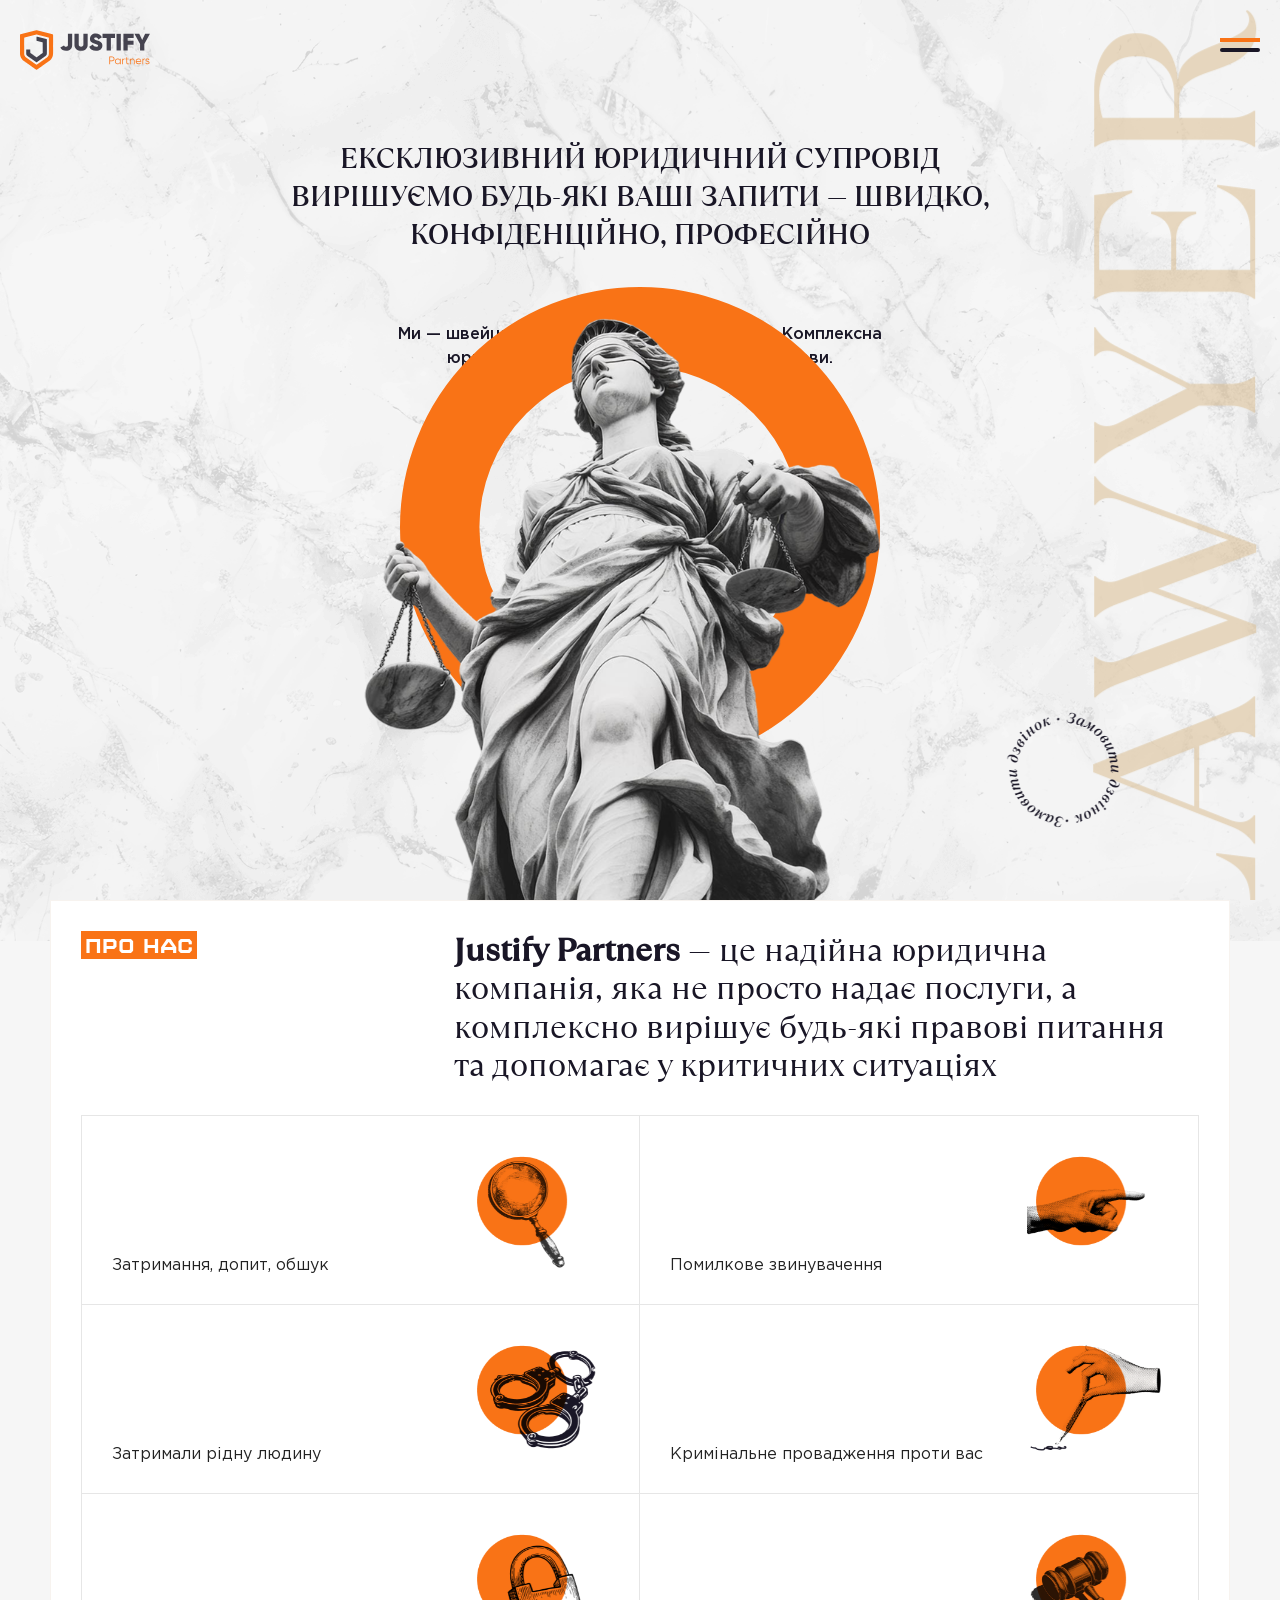
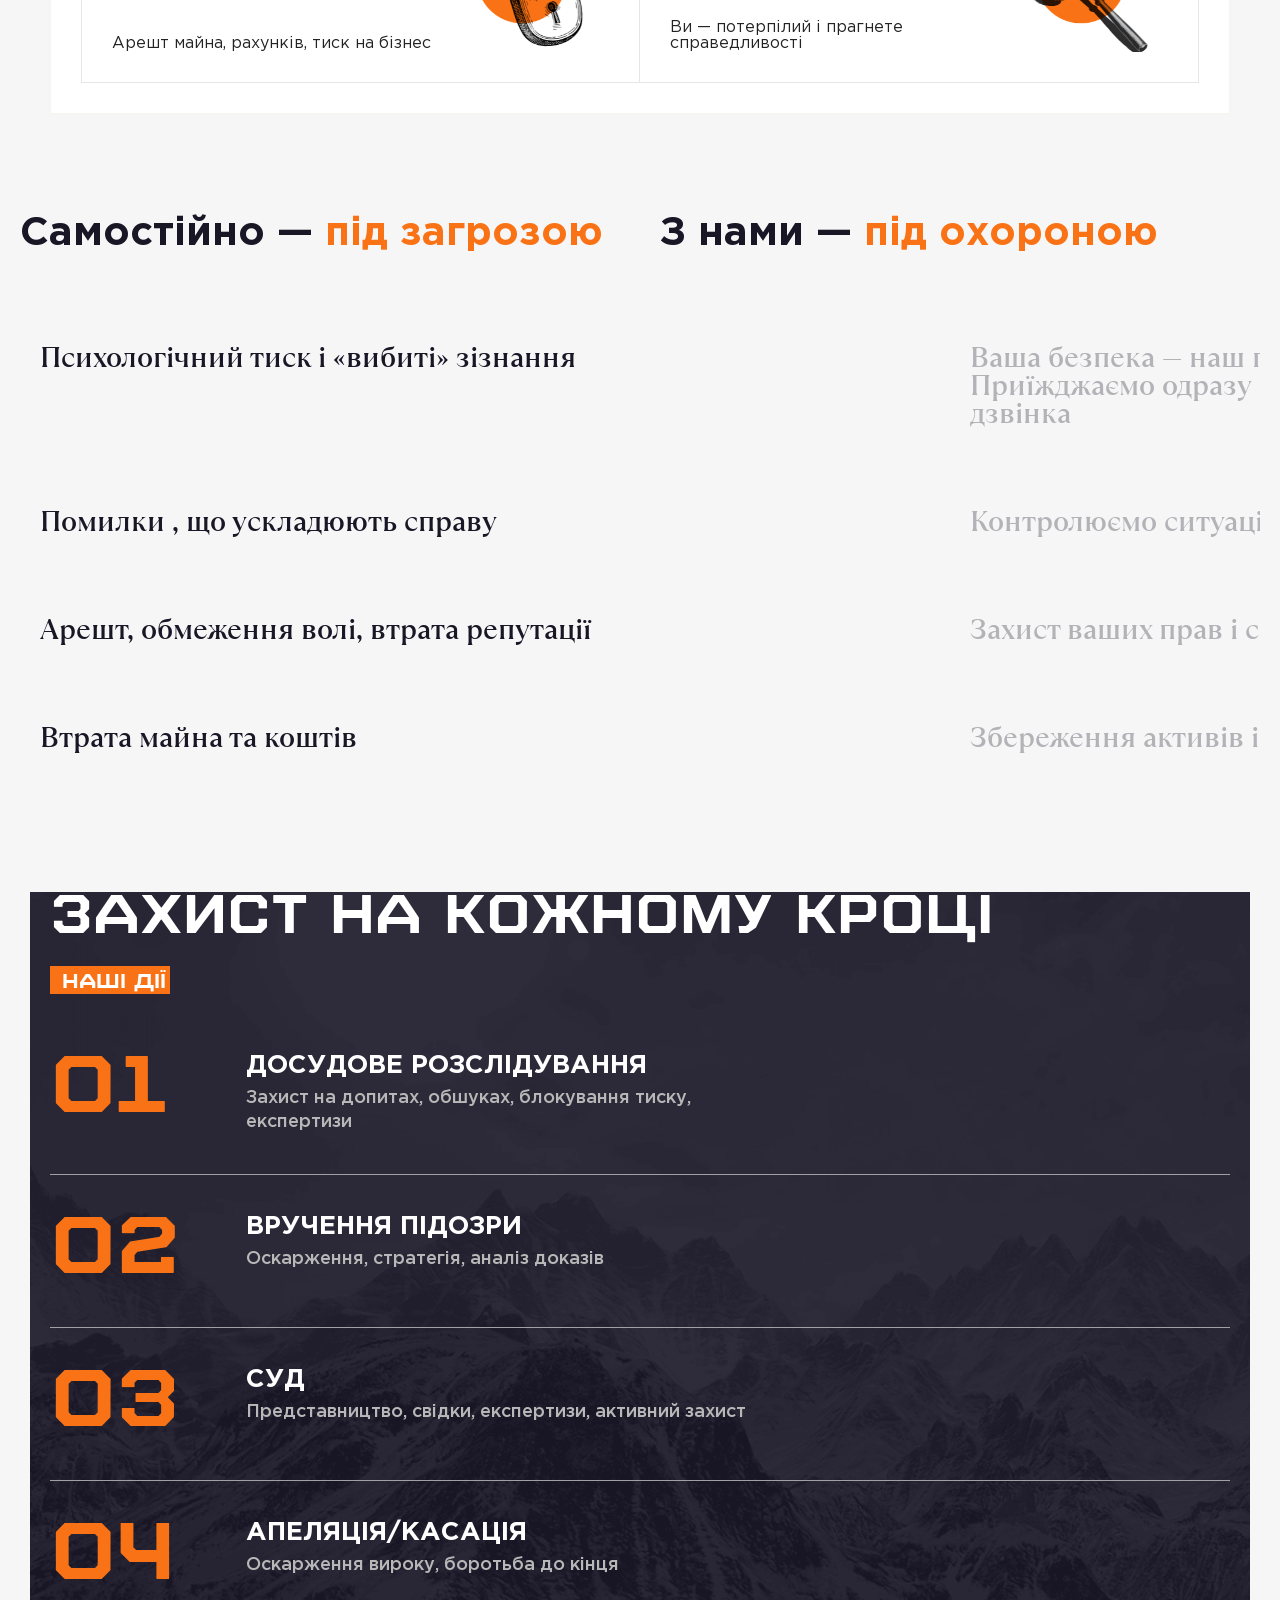
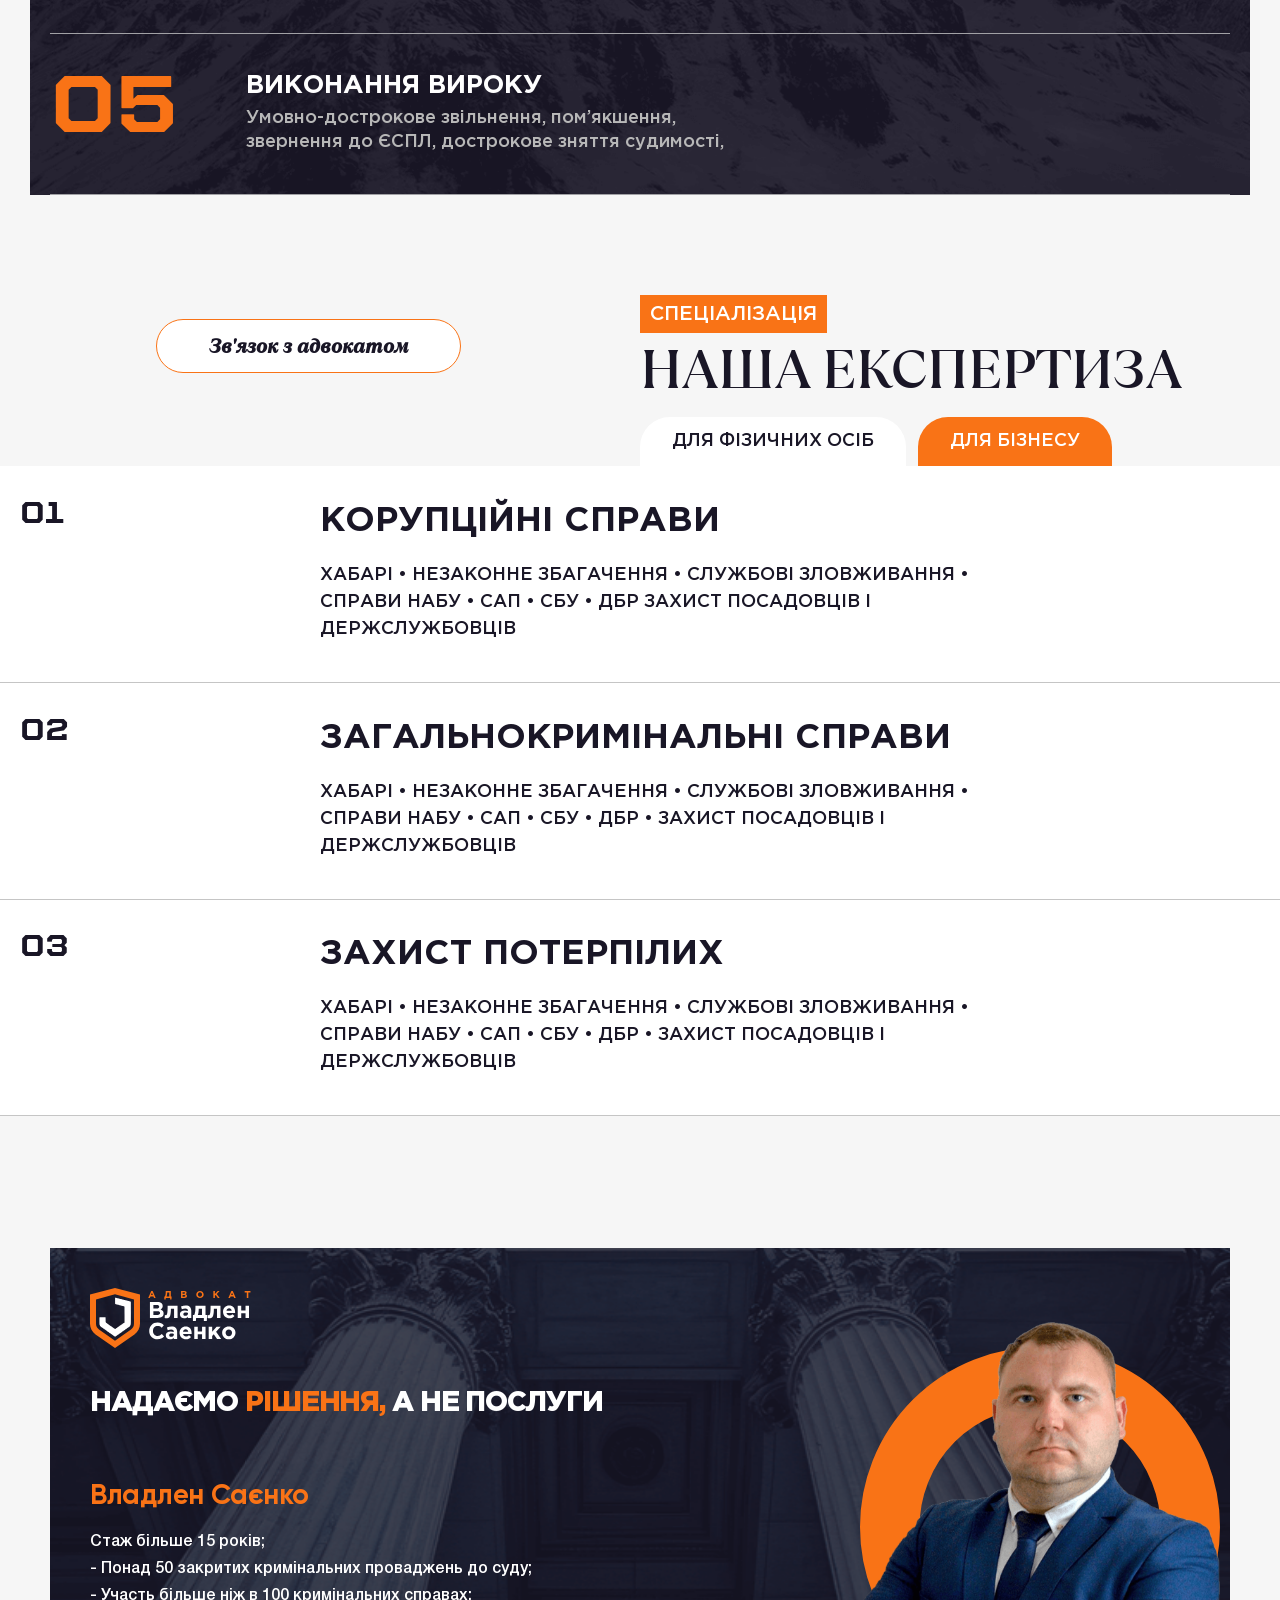
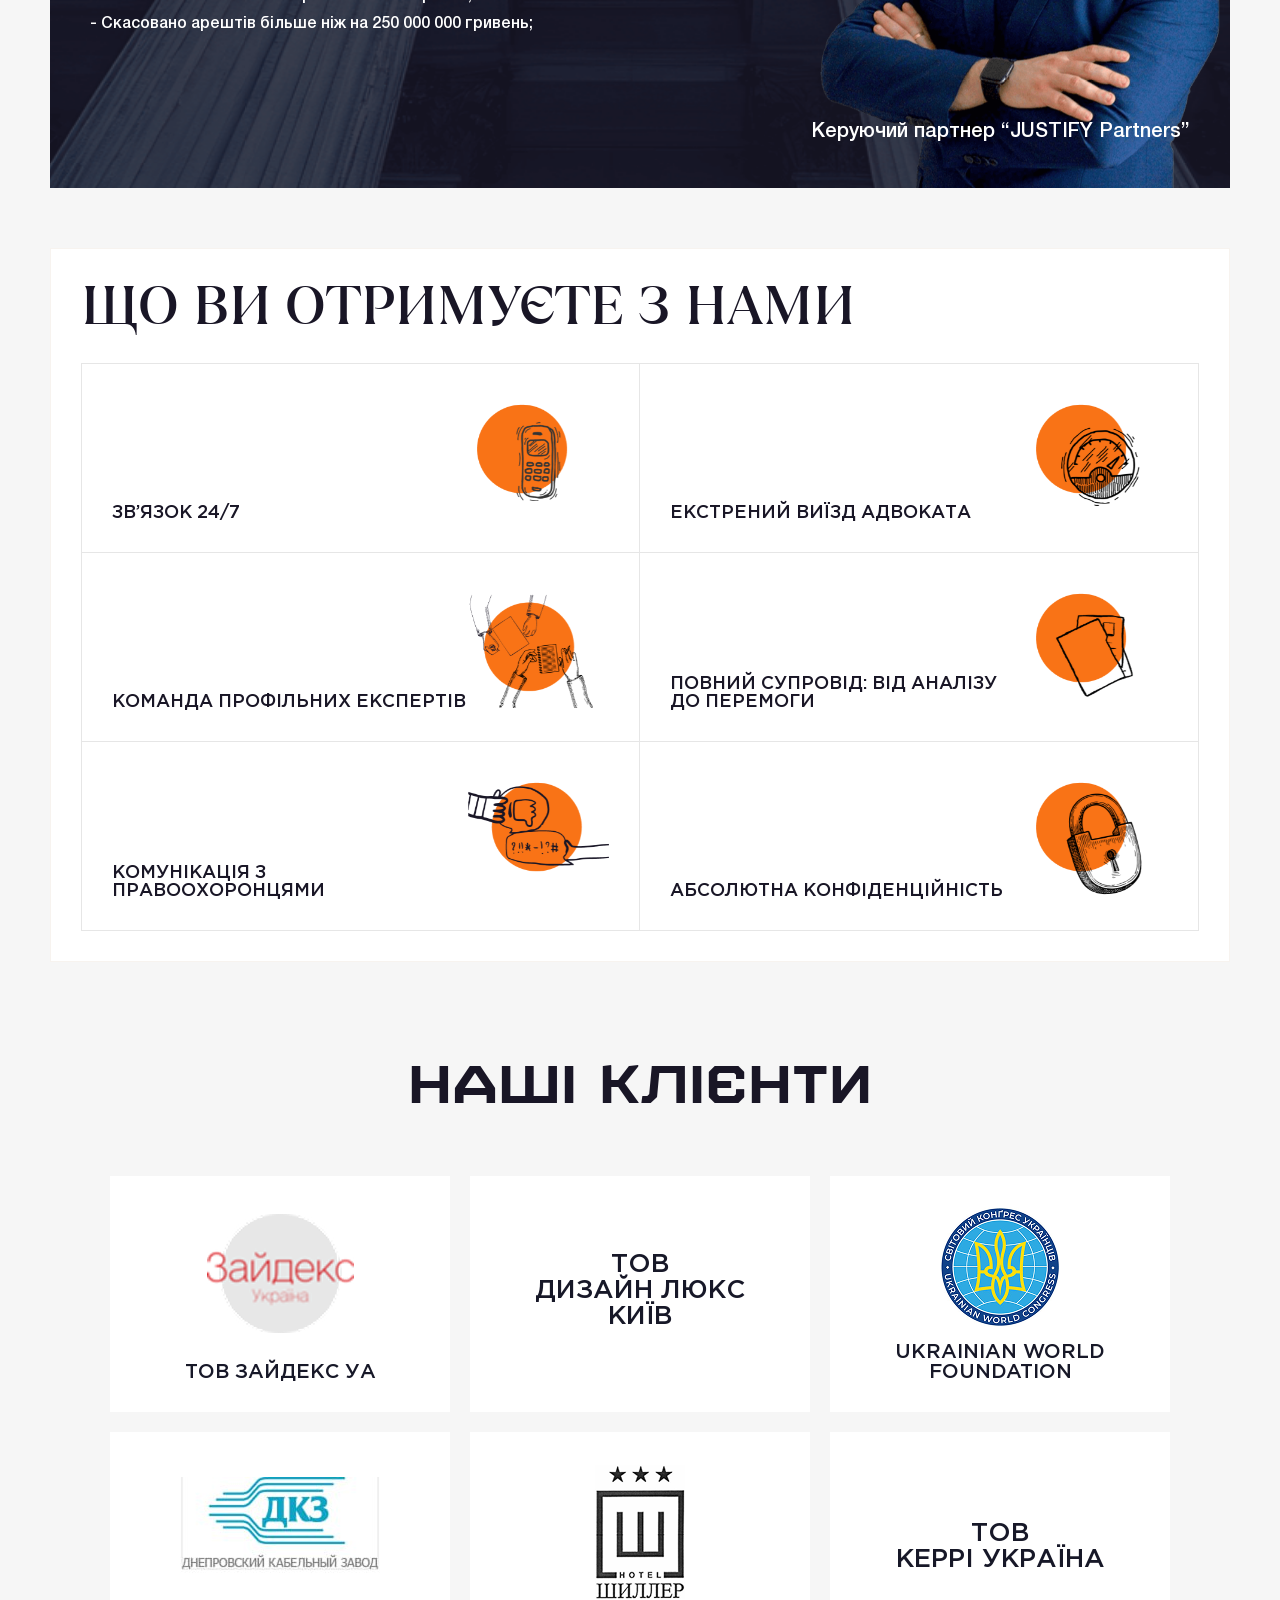
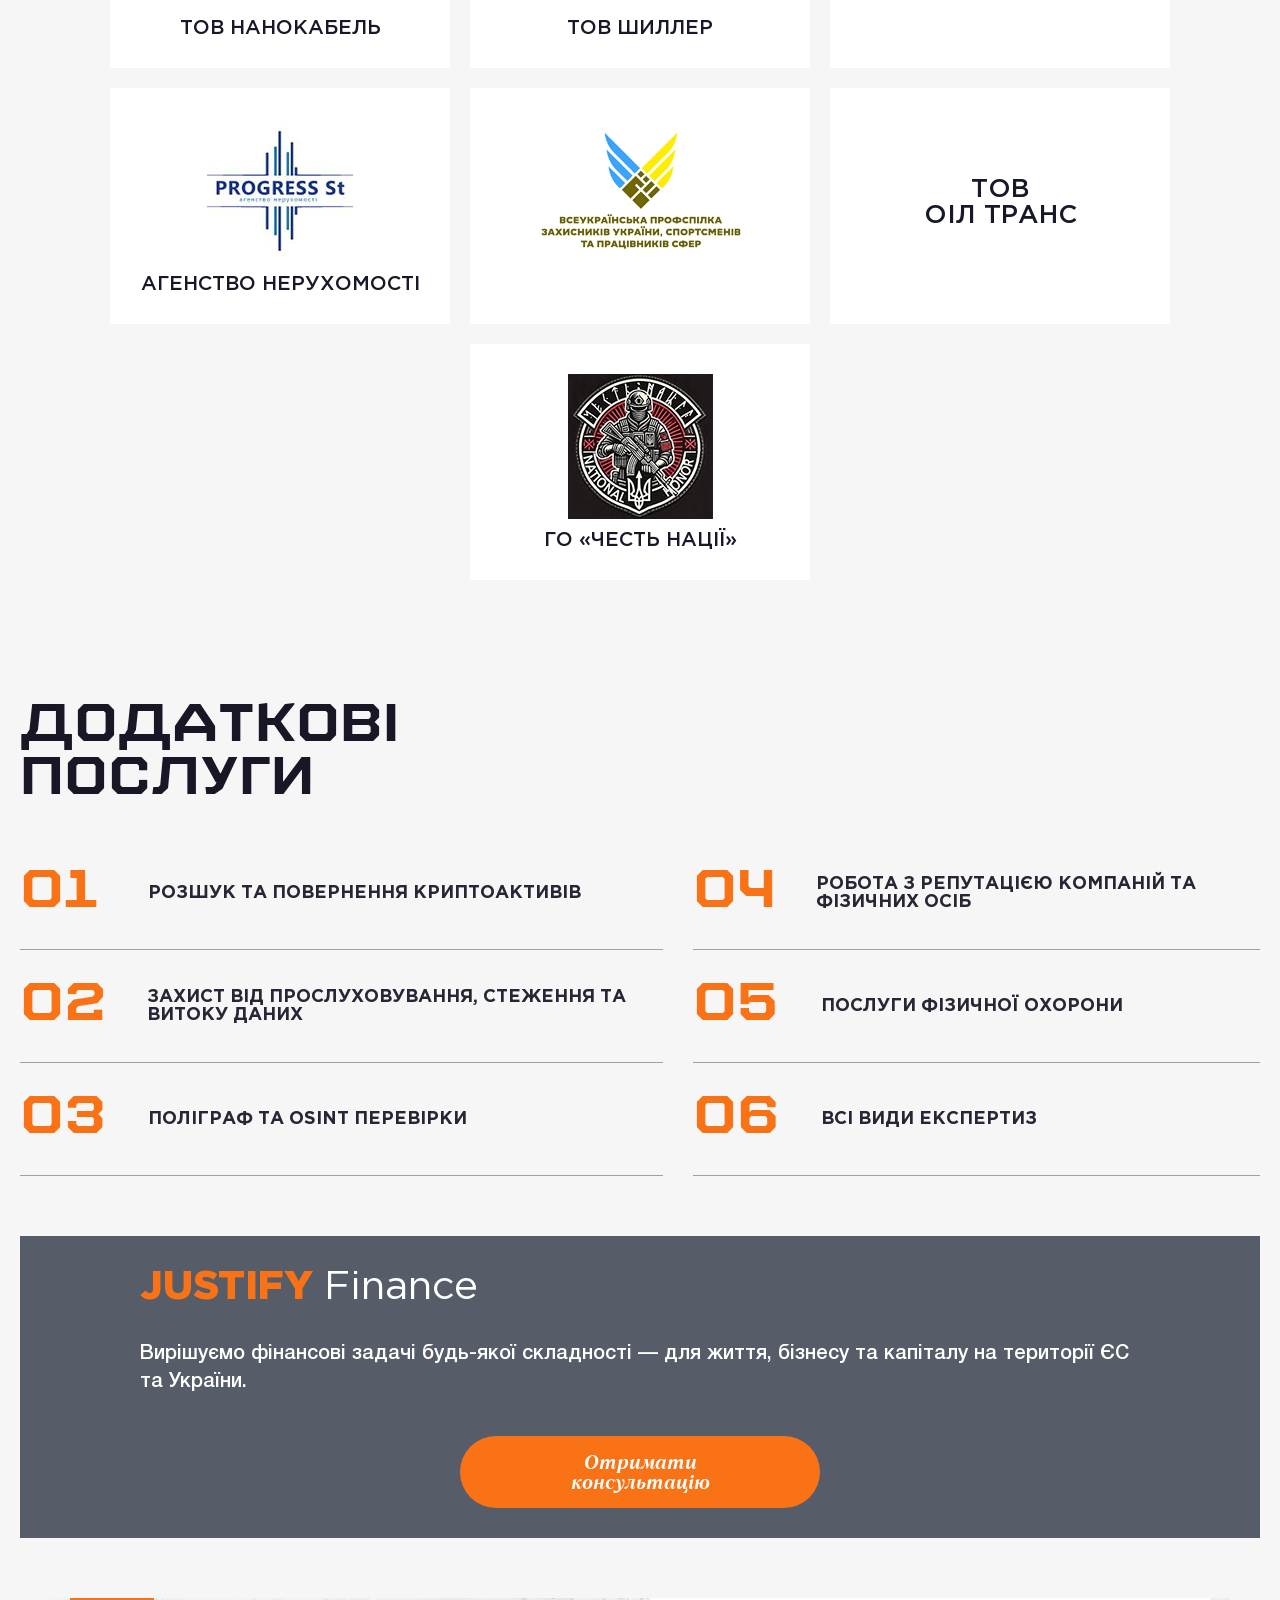
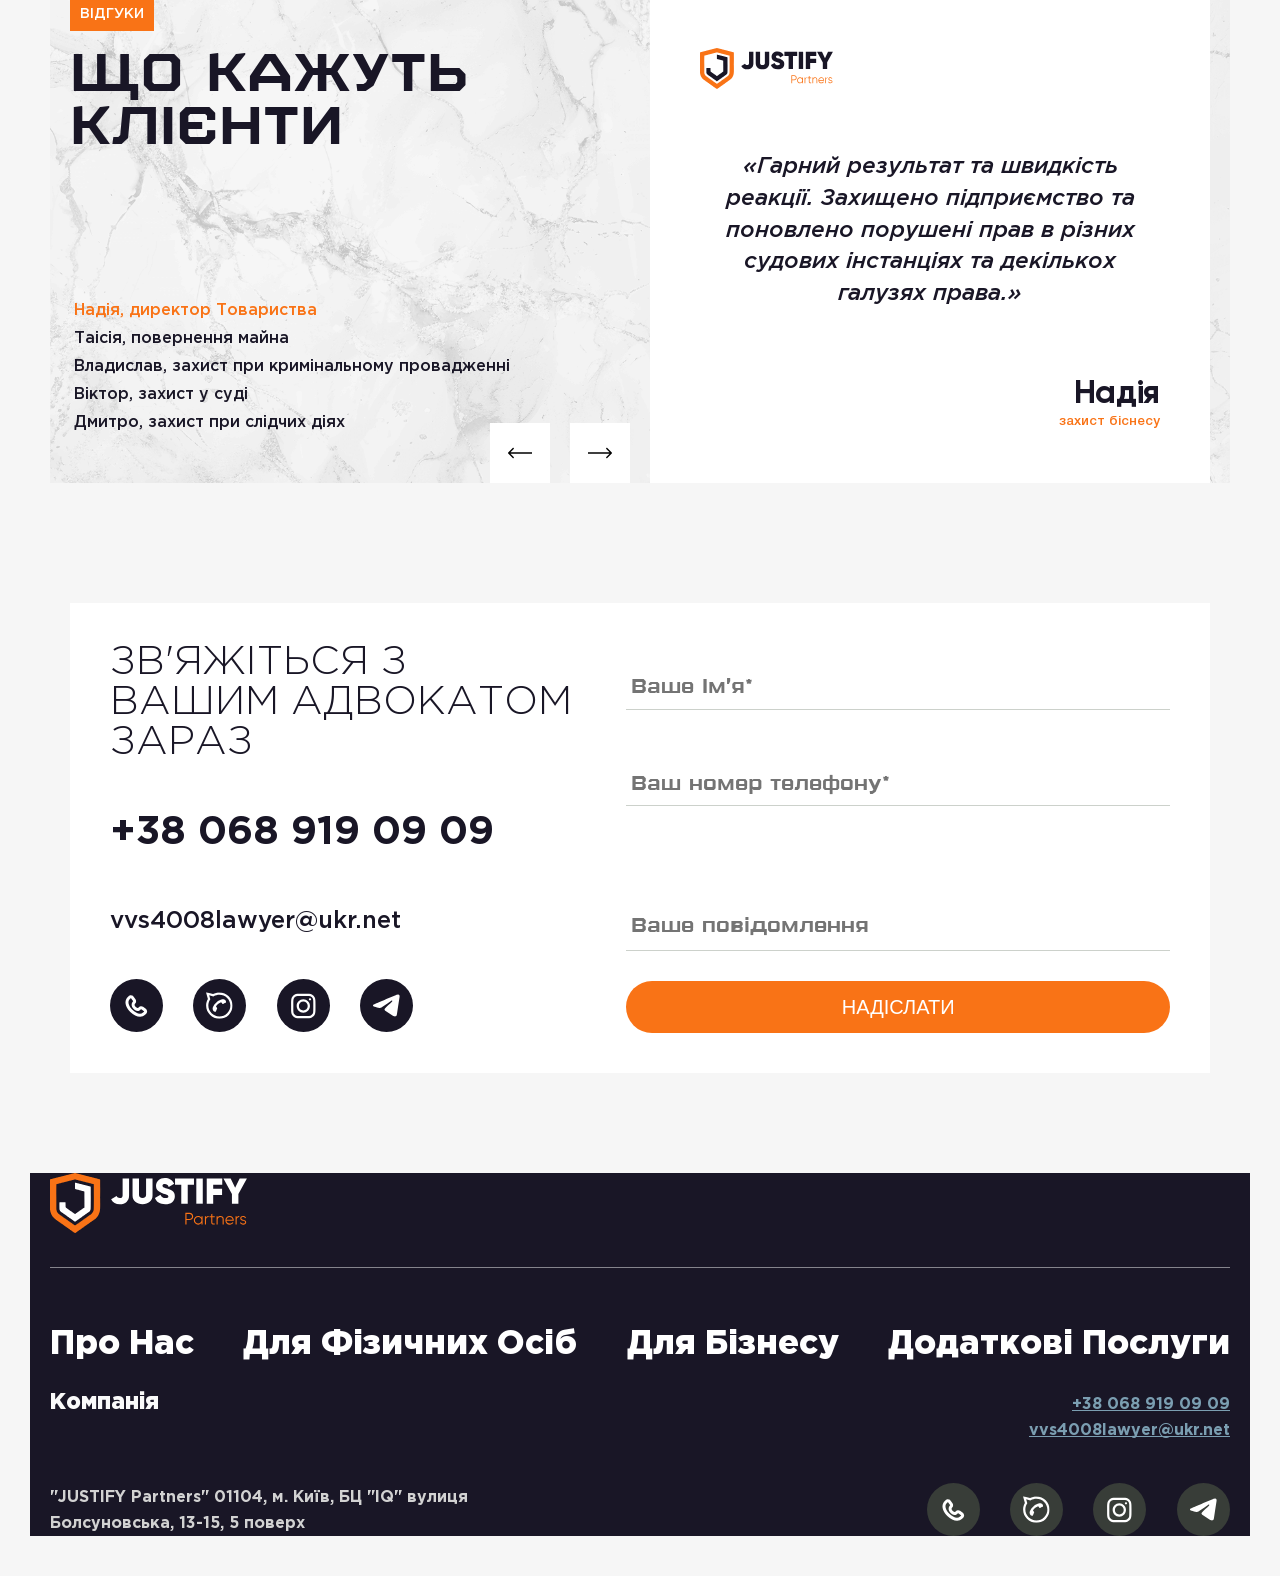
==== index.html @ d8154909 "add social links" ====
<!DOCTYPE html>
<html lang="uk-UA">
  <head>
    <meta charset="UTF-8" />
    <meta
      name="viewport"
      content="width=device-width, initial-scale=1.0, viewport-fit=cover"
    />
    <title>JUSTIFY</title>

    <link rel="shortcut icon" href="favicon.ico" type="image/x-icon" />

    <link
      rel="stylesheet"
      href="https://cdn.jsdelivr.net/npm/swiper@11/swiper-bundle.min.css"
    />

    <link rel="stylesheet" href="css/reset.css" />
    <link rel="stylesheet" href="css/fonts.css" />
    <link rel="stylesheet" href="css/animation.css" />
    <link rel="stylesheet" href="css/settings.css" />
    <link rel="stylesheet" href="css/style.css" />
    <link rel="stylesheet" href="css/media.css" />
  </head>
  <body class="page-body">
    <header class="header">
      <div class="header-container container">
        <div class="header-logo">
          <svg
            width="197"
            height="60"
            viewBox="0 0 197 60"
            xmlns="http://www.w3.org/2000/svg"
          >
            <path
              d="M196.908 5.53027L188.395 21.0224V30.6916H181.938V21.0943L173.426 5.53027H180.676L185.149 14.84L189.657 5.53027H196.908Z"
            />
            <path
              d="M172.249 11.7487H163.195V15.8464H172.068V22.0648H163.195V30.6916H156.738V5.53027H172.249V11.7487Z"
            />
            <path d="M146.312 5.52979H152.769V30.6911H146.312V5.52979Z" />
            <path
              d="M143.972 5.53027V11.7487H137.732V30.6916H131.275V11.7487H125.035V5.53027H143.972Z"
            />
            <path
              d="M115.242 31.2304C112.573 31.2304 110.36 30.6672 108.605 29.541C106.85 28.4147 105.623 26.893 104.926 24.976L110.445 21.7769C111.382 24.0055 113.042 25.1198 115.422 25.1198C117.394 25.1198 118.38 24.5566 118.38 23.4304C118.38 22.6875 117.815 22.0884 116.685 21.6331C116.204 21.4414 115.146 21.1179 113.511 20.6626C111.202 19.9916 109.374 19.0571 108.028 17.8589C106.681 16.6368 106.008 14.9474 106.008 12.7907C106.008 10.4663 106.838 8.58519 108.497 7.1474C110.18 5.70962 112.272 4.99072 114.773 4.99072C116.889 4.99072 118.765 5.48197 120.4 6.46446C122.035 7.44694 123.286 8.87275 124.151 10.7419L118.741 13.905C117.947 12.0359 116.637 11.1013 114.809 11.1013C114.04 11.1013 113.45 11.2571 113.042 11.5686C112.657 11.8801 112.464 12.2755 112.464 12.7548C112.464 13.3059 112.753 13.7732 113.33 14.1566C113.931 14.54 115.086 14.9833 116.793 15.4866C118.019 15.846 119.005 16.1815 119.751 16.493C120.496 16.8045 121.314 17.2598 122.204 17.8589C123.093 18.434 123.755 19.1889 124.187 20.1234C124.62 21.034 124.837 22.1124 124.837 23.3585C124.837 25.8267 123.959 27.7557 122.204 29.1456C120.448 30.5354 118.128 31.2304 115.242 31.2304Z"
            />
            <path
              d="M99.7203 28.8224C97.8687 30.428 95.476 31.2307 92.5423 31.2307C89.6086 31.2307 87.2039 30.428 85.3282 28.8224C83.4766 27.2169 82.5508 25.0842 82.5508 22.4243V5.53027H89.0074V21.8132C89.0074 23.922 90.1857 24.9764 92.5423 24.9764C94.8989 24.9764 96.0772 23.922 96.0772 21.8132V5.53027H102.534V22.4243C102.534 25.0842 101.596 27.2169 99.7203 28.8224Z"
            />
            <path
              d="M69.8423 31.2307C65.7062 31.2307 62.7966 29.5533 61.1133 26.1985L66.6321 22.9994C66.9928 23.6943 67.4136 24.1976 67.8945 24.5091C68.3755 24.8206 69.0247 24.9764 69.8423 24.9764C71.6939 24.9764 72.6197 24.1257 72.6197 22.4243V5.53027H79.0764V22.5321C79.0764 25.24 78.2347 27.3727 76.5514 28.9303C74.8922 30.4639 72.6558 31.2307 69.8423 31.2307Z"
            />
            <path
              d="M191.338 45.3069C191.338 45.683 191.504 45.9816 191.837 46.2028C192.17 46.424 192.575 46.5954 193.053 46.7171C193.53 46.8387 194.007 46.977 194.484 47.1318C194.961 47.2756 195.367 47.5244 195.7 47.8783C196.032 48.2212 196.199 48.6747 196.199 49.2387C196.199 49.9466 195.916 50.5217 195.35 50.9641C194.795 51.4065 194.074 51.6277 193.186 51.6277C192.387 51.6277 191.704 51.4507 191.138 51.0968C190.583 50.7429 190.195 50.2839 189.973 49.7198L190.905 49.1724C191.06 49.6037 191.338 49.9466 191.737 50.2009C192.148 50.4442 192.631 50.5659 193.186 50.5659C193.73 50.5659 194.185 50.4608 194.551 50.2507C194.917 50.0295 195.1 49.6922 195.1 49.2387C195.1 48.8627 194.934 48.5641 194.601 48.3429C194.268 48.1217 193.863 47.9502 193.385 47.8286C192.908 47.7069 192.431 47.5742 191.954 47.4304C191.477 47.2756 191.071 47.0267 190.738 46.6839C190.406 46.33 190.239 45.871 190.239 45.3069C190.239 44.6323 190.505 44.0682 191.038 43.6148C191.582 43.1613 192.265 42.9346 193.086 42.9346C193.763 42.9346 194.357 43.0894 194.867 43.3991C195.378 43.6977 195.755 44.1069 195.999 44.6267L195.084 45.1576C194.762 44.3834 194.096 43.9963 193.086 43.9963C192.609 43.9963 192.198 44.1125 191.854 44.3447C191.51 44.5659 191.338 44.8866 191.338 45.3069Z"
              fill="#F97316"
            />
            <path
              d="M186.661 44.5107C187.172 43.5042 188.049 43.001 189.292 43.001V44.0627C188.537 44.0627 187.91 44.2839 187.41 44.7263C186.911 45.1687 186.661 45.8655 186.661 46.8166V51.4286H185.562V43.1337H186.661V44.5107Z"
              fill="#F97316"
            />
            <path
              d="M179.689 42.9346C180.921 42.9346 181.914 43.3714 182.669 44.2452C183.435 45.1078 183.818 46.1309 183.818 47.3143C183.818 47.436 183.806 47.6074 183.784 47.8286H176.476C176.587 48.6691 176.942 49.3383 177.541 49.836C178.152 50.3226 178.901 50.5659 179.789 50.5659C180.421 50.5659 180.965 50.4387 181.42 50.1843C181.886 49.9189 182.236 49.576 182.469 49.1558L183.435 49.7198C183.068 50.306 182.569 50.7705 181.936 51.1134C181.304 51.4562 180.582 51.6277 179.772 51.6277C178.462 51.6277 177.397 51.2184 176.576 50.4C175.754 49.5816 175.344 48.5419 175.344 47.2811C175.344 46.0424 175.749 45.0083 176.559 44.1788C177.369 43.3493 178.413 42.9346 179.689 42.9346ZM179.689 43.9963C178.823 43.9963 178.096 44.2562 177.508 44.776C176.931 45.2848 176.587 45.9484 176.476 46.7668H182.685C182.574 45.8931 182.236 45.2129 181.67 44.7263C181.104 44.2396 180.444 43.9963 179.689 43.9963Z"
              fill="#F97316"
            />
            <path
              d="M170.454 42.9346C171.464 42.9346 172.258 43.2442 172.835 43.8636C173.423 44.4719 173.717 45.2959 173.717 46.3355V51.4286H172.618V46.3355C172.618 45.5945 172.419 45.0194 172.019 44.6101C171.631 44.2009 171.076 43.9963 170.354 43.9963C169.555 43.9963 168.906 44.2507 168.407 44.7595C167.907 45.2572 167.657 46.0313 167.657 47.082V51.4286H166.559V43.1336H167.657V44.4277C168.279 43.4323 169.211 42.9346 170.454 42.9346Z"
              fill="#F97316"
            />
            <path
              d="M164.728 44.1949H162.331V49.2216C162.331 49.6751 162.42 50.0013 162.598 50.2004C162.775 50.3884 163.041 50.488 163.397 50.499C163.752 50.499 164.196 50.488 164.728 50.4658V51.4281C163.563 51.605 162.686 51.5221 162.098 51.1792C161.521 50.8364 161.232 50.1838 161.232 49.2216V44.1949H159.484V43.1331H161.232V41.1423L162.331 40.8105V43.1331H164.728V44.1949Z"
              fill="#F97316"
            />
            <path
              d="M156.017 44.5102C156.527 43.5037 157.404 43.0005 158.647 43.0005V44.0622C157.892 44.0622 157.265 44.2834 156.766 44.7258C156.266 45.1682 156.017 45.865 156.017 46.8162V51.4281H154.918V43.1332H156.017V44.5102Z"
              fill="#F97316"
            />
            <path
              d="M151.494 43.1336H152.593V51.4286H151.494V49.8028C150.728 51.0194 149.607 51.6277 148.131 51.6277C146.944 51.6277 145.928 51.2074 145.085 50.3668C144.252 49.5263 143.836 48.4977 143.836 47.2811C143.836 46.0645 144.252 45.036 145.085 44.1954C145.928 43.3548 146.944 42.9346 148.131 42.9346C149.607 42.9346 150.728 43.5429 151.494 44.7595V43.1336ZM145.884 49.6203C146.516 50.2507 147.293 50.5659 148.214 50.5659C149.136 50.5659 149.912 50.2507 150.545 49.6203C151.178 48.9788 151.494 48.1991 151.494 47.2811C151.494 46.3631 151.178 45.5889 150.545 44.9585C149.912 44.3171 149.136 43.9963 148.214 43.9963C147.293 43.9963 146.516 44.3171 145.884 44.9585C145.251 45.5889 144.935 46.3631 144.935 47.2811C144.935 48.1991 145.251 48.9788 145.884 49.6203Z"
              fill="#F97316"
            />
            <path
              d="M139.51 39.8154C140.553 39.8154 141.424 40.1638 142.123 40.8606C142.823 41.5574 143.172 42.4256 143.172 43.4652C143.172 44.5048 142.823 45.373 142.123 46.0698C141.424 46.7666 140.553 47.115 139.51 47.115H136.513V51.4283H135.348V39.8154H139.51ZM139.51 46.02C140.231 46.02 140.825 45.7823 141.291 45.3067C141.768 44.82 142.007 44.2062 142.007 43.4652C142.007 42.7242 141.768 42.1159 141.291 41.6403C140.825 41.1537 140.231 40.9104 139.51 40.9104H136.513V46.02H139.51Z"
              fill="#F97316"
            />
            <path
              d="M25.0073 0C25.2189 4.60228e-06 25.3921 0.0383516 25.3921 0.0958561C25.3921 0.153359 25.6038 0.191712 25.873 0.191712C26.1327 0.191724 26.3537 0.230069 26.3537 0.287568C26.3538 0.345055 26.527 0.383417 26.7385 0.383425C26.9501 0.383425 27.1233 0.421773 27.1233 0.479281C27.1233 0.536762 27.258 0.575137 27.4118 0.575137C27.5657 0.575137 27.7004 0.613485 27.7004 0.670993C27.7005 0.728464 27.8737 0.766849 28.0852 0.766849C28.2967 0.766858 28.4699 0.805204 28.4699 0.862705C28.4701 0.920154 28.643 0.958547 28.8544 0.958561C29.066 0.958561 29.2392 0.996909 29.2392 1.05442C29.2394 1.11186 29.4125 1.15027 29.624 1.15027C29.8356 1.15027 30.0087 1.18862 30.0087 1.24613C30.009 1.30357 30.1821 1.34199 30.3935 1.34199C30.6049 1.34199 30.778 1.38014 30.7783 1.43757C30.7783 1.49508 30.9514 1.53343 31.163 1.53343C31.3745 1.53344 31.5473 1.57185 31.5475 1.62928C31.5475 1.68678 31.7207 1.72513 31.9323 1.72514C32.1438 1.72514 32.3169 1.76354 32.3171 1.821C32.3171 1.8785 32.4518 1.91685 32.6056 1.91685C32.7595 1.91685 32.8941 1.95524 32.8942 2.01271C32.8942 2.07022 33.0674 2.10856 33.279 2.10856C33.4905 2.10857 33.6636 2.14695 33.6637 2.20442C33.6637 2.26193 33.8754 2.30028 34.1447 2.30028C34.4043 2.30029 34.6253 2.33865 34.6254 2.39613C34.6254 2.45363 34.7601 2.49198 34.914 2.49199C35.0678 2.49199 35.2025 2.53035 35.2025 2.58785C35.2025 2.63817 35.3352 2.67369 35.5101 2.68181L35.6645 2.68559C35.8394 2.69371 35.9721 2.72923 35.9721 2.77956C35.9721 2.83706 36.1452 2.87541 36.3568 2.87541C36.5684 2.87542 36.7416 2.91377 36.7416 2.97127C36.7416 3.02875 36.9146 3.06711 37.1261 3.06713C37.3377 3.06713 37.5109 3.10547 37.5109 3.16298C37.5109 3.22046 37.6841 3.25883 37.8956 3.25884C38.0941 3.25884 38.2589 3.29251 38.2785 3.34416L38.2823 3.36523C38.3021 3.41682 38.4668 3.45055 38.6651 3.45055C38.8767 3.45055 39.0499 3.4889 39.0499 3.54641C39.0501 3.60387 39.2232 3.64226 39.4347 3.64226C39.6462 3.64228 39.8192 3.68062 39.8192 3.73812C39.8193 3.79556 39.954 3.83396 40.1077 3.83398C40.2616 3.83398 40.3963 3.87232 40.3963 3.92983C40.3966 3.98727 40.6082 4.02569 40.8773 4.02569C41.1368 4.02569 41.3579 4.06384 41.3582 4.12127C41.3582 4.17878 41.5314 4.21713 41.743 4.21713C41.9544 4.21714 42.1275 4.25555 42.1278 4.31299C42.1278 4.37049 42.2625 4.40884 42.4163 4.40884C42.5701 4.40886 42.7045 4.44726 42.7046 4.5047C42.7046 4.5622 42.8778 4.60055 43.0894 4.60055C43.3009 4.60055 43.474 4.63894 43.4742 4.69641C43.4742 4.73835 43.6068 4.78028 43.7817 4.79011L43.9362 4.79443C44.111 4.80424 44.2436 4.8462 44.2437 4.88812C44.2437 4.93605 44.4169 4.98398 44.6285 4.98398C44.84 4.98399 45.0132 5.03193 45.0132 5.07983C45.0132 5.12775 45.1862 5.17567 45.3977 5.17569C45.6093 5.17569 45.7825 5.22363 45.7825 5.27155C45.7825 5.31348 45.9151 5.35542 46.09 5.36524L46.2445 5.36956C46.4194 5.37938 46.552 5.42132 46.552 5.46326C46.552 5.50519 46.6551 5.54713 46.784 5.55696L46.8972 5.56128C47.0261 5.57112 47.1292 5.61305 47.1292 5.65497C47.1292 5.70289 47.3024 5.75083 47.5139 5.75083C47.7255 5.75084 47.8987 5.79877 47.8987 5.84668C47.8988 5.89459 48.0717 5.94253 48.2832 5.94254C48.4948 5.94254 48.668 5.99047 48.668 6.0384C48.6681 6.08031 48.8007 6.12227 48.9755 6.13209L49.13 6.13641C49.3049 6.14623 49.4375 6.18817 49.4375 6.23011C49.4376 6.27801 49.5723 6.32596 49.7261 6.32596C49.9473 6.32597 50.0147 6.36433 50.0147 6.51768C50.0147 6.62306 50.0628 6.70939 50.1108 6.70939C50.1781 6.71211 50.207 9.77897 50.207 15.7188C50.207 22.8371 50.1781 24.7363 50.0916 24.7762C49.9955 24.8146 49.9954 24.8338 50.0819 24.8721C50.178 24.9104 50.207 26.0799 50.207 30.2876C50.207 33.8037 50.1781 35.6534 50.1108 35.655C50.0531 35.655 50.0147 36.0097 50.0147 36.5177C50.0146 37.0254 49.9761 37.3798 49.9185 37.3801C49.8608 37.3801 49.8223 37.639 49.8223 37.9552C49.8223 38.2715 49.7838 38.5302 49.7261 38.5304C49.678 38.5304 49.6299 38.7029 49.6299 38.9138C49.6299 39.1246 49.5818 39.2972 49.5337 39.2972C49.4856 39.2972 49.4375 39.4312 49.4375 39.5845C49.4375 39.7379 49.3894 39.8721 49.3413 39.8721C49.2932 39.8721 49.2451 39.9584 49.2451 40.0638C49.2451 40.1692 49.197 40.2555 49.1489 40.2555C49.1069 40.2555 49.0648 40.3583 49.0549 40.4867L49.0506 40.5995C49.0407 40.7279 48.9986 40.8307 48.9565 40.8307C48.9085 40.8307 48.8604 40.9457 48.8604 41.0893C48.8604 41.2523 48.7834 41.4154 48.668 41.5017C48.5622 41.5784 48.4756 41.7509 48.4756 41.8851C48.4755 42.0193 48.389 42.1918 48.2832 42.2685C48.1775 42.3452 48.0909 42.4887 48.0908 42.575C48.0908 42.6708 48.0427 42.7475 47.9946 42.7475C47.9466 42.7476 47.8987 42.8148 47.8987 42.8914C47.8986 42.9681 47.764 43.1693 47.6101 43.3227C47.4562 43.476 47.3216 43.6582 47.3216 43.7061C47.3215 43.754 47.1099 44.0129 46.8406 44.2812C46.5809 44.54 46.3597 44.8275 46.3596 44.9041C46.3596 44.9808 46.2731 45.0478 46.1673 45.0478C46.0391 45.0478 45.9749 45.1118 45.9749 45.2395C45.9749 45.3449 45.9076 45.4312 45.8307 45.4312C45.7538 45.4312 45.4747 45.6421 45.2054 45.9105C44.9458 46.1691 44.6671 46.3896 44.6092 46.3898C44.5419 46.3898 44.4168 46.4761 44.3399 46.5815C44.263 46.6869 44.1283 46.7732 44.0513 46.7732C43.9744 46.7732 43.8397 46.8595 43.7628 46.9649C43.6859 47.0703 43.5609 47.1565 43.5032 47.1566C43.4358 47.1566 43.2433 47.2908 43.0894 47.4442C42.9355 47.5975 42.7431 47.7318 42.6854 47.7318C42.6181 47.7319 42.4933 47.8179 42.4163 47.9232C42.3394 48.0286 42.2142 48.1149 42.1565 48.1149C42.0891 48.115 41.8969 48.2492 41.743 48.4025C41.5891 48.5558 41.3967 48.69 41.339 48.6901C41.2801 48.6901 41.1769 48.756 41.1006 48.8432L41.0388 48.9204C40.9626 49.0074 40.8606 49.0734 40.8101 49.0735C40.7428 49.0735 40.5502 49.2077 40.3963 49.361C40.2424 49.5144 40.05 49.6486 39.9923 49.6486C39.925 49.6487 39.7999 49.7349 39.723 49.8403C39.6461 49.9457 39.5116 50.032 39.4347 50.032C39.3577 50.032 39.2231 50.1183 39.1461 50.2238C39.0692 50.3292 38.944 50.4155 38.8863 50.4155C38.8189 50.4156 38.6266 50.5495 38.4728 50.7028C38.3189 50.8561 38.1361 50.9903 38.088 50.9903C38.0459 50.9904 37.9007 51.0931 37.762 51.2215L37.6444 51.3343C37.5156 51.4536 37.3812 51.5506 37.329 51.5639L37.3079 51.5671C37.2475 51.5825 37.0781 51.7094 36.934 51.853C36.7801 52.0064 36.5779 52.1406 36.501 52.1406C36.4241 52.1406 36.3568 52.1885 36.3568 52.2365C36.3568 52.2844 36.2893 52.3323 36.2124 52.3323C36.1354 52.3324 35.9335 52.4666 35.7797 52.6199C35.6258 52.7732 35.4334 52.9075 35.3757 52.9075C35.3083 52.9075 35.1833 52.9937 35.1063 53.0992C35.0294 53.2045 34.9045 53.2905 34.8468 53.2906C34.7794 53.2906 34.5869 53.4248 34.433 53.5782C34.2792 53.7314 34.0968 53.8655 34.0485 53.8657C34.0004 53.8657 33.8176 53.9904 33.6637 54.1533C33.5099 54.3162 33.3175 54.4408 33.2597 54.4409C33.2008 54.4409 33.0977 54.5069 33.0213 54.594L32.9595 54.6712C32.8833 54.7582 32.7813 54.8242 32.7308 54.8243C32.6635 54.8243 32.471 54.9489 32.3171 55.1119C32.1632 55.2748 31.9708 55.3994 31.9131 55.3994C31.8457 55.3995 31.7206 55.4858 31.6437 55.5912C31.5668 55.6965 31.4324 55.7828 31.3554 55.7829C31.2785 55.7829 31.1438 55.8689 31.0668 55.9743C30.9899 56.0797 30.8647 56.166 30.807 56.166C30.748 56.1661 30.5934 56.2615 30.4526 56.3945L30.3344 56.5127C30.1937 56.6458 30.04 56.7412 29.9895 56.7412C29.9222 56.7412 29.7971 56.8274 29.7202 56.9329C29.6432 57.0383 29.5085 57.1246 29.4316 57.1246C29.3546 57.1246 29.2199 57.2109 29.143 57.3163C29.0661 57.4217 28.9411 57.508 28.8834 57.508C28.8161 57.508 28.6238 57.6327 28.4699 57.7956C28.3161 57.9584 28.1334 58.083 28.0852 58.0831C28.0371 58.0831 27.8543 58.2078 27.7004 58.3707C27.5465 58.5336 27.3541 58.658 27.2964 58.658C27.2291 58.658 27.104 58.7443 27.0271 58.8497C26.9501 58.9552 26.8154 59.0414 26.7385 59.0414C26.6615 59.0415 26.5269 59.1277 26.4499 59.2332C26.373 59.3386 26.2481 59.4248 26.1903 59.4249C26.123 59.4249 25.9307 59.5495 25.7769 59.7124C25.546 59.9425 25.4016 60 25.0843 60C24.7765 60 24.6322 59.9521 24.5264 59.8083C24.4494 59.7029 24.3147 59.6166 24.2378 59.6166C24.1608 59.6165 24.0262 59.5303 23.9492 59.4249C23.8723 59.3195 23.7474 59.2332 23.6896 59.2332C23.6223 59.2332 23.4298 59.1085 23.2759 58.9456C23.1221 58.7828 22.93 58.6582 22.8721 58.658C22.8048 58.658 22.6798 58.5719 22.6028 58.4666C22.5259 58.3612 22.3912 58.2749 22.3142 58.2749C22.2373 58.2749 22.1026 58.1886 22.0257 58.0831C21.9488 57.9778 21.8238 57.8916 21.7661 57.8914C21.6988 57.8914 21.5062 57.7668 21.3523 57.6039C21.1984 57.4409 21.006 57.3163 20.9483 57.3163C20.8894 57.3162 20.7862 57.2503 20.7099 57.1632L20.6481 57.086C20.5718 56.9989 20.4699 56.9329 20.4194 56.9329C20.3521 56.9329 20.1598 56.8082 20.0059 56.6453C19.8521 56.4824 19.6597 56.3578 19.6019 56.3577C19.5346 56.3577 19.4095 56.2715 19.3326 56.166C19.2556 56.0606 19.1209 55.9743 19.044 55.9743C18.9671 55.9743 18.8324 55.8883 18.7554 55.7829C18.6785 55.6775 18.5536 55.5912 18.4958 55.5912C18.4285 55.5912 18.236 55.4665 18.0821 55.3036C17.9283 55.1408 17.7554 55.0162 17.6976 55.016C17.6399 55.016 17.4667 54.8914 17.3128 54.7285C17.159 54.5656 16.9666 54.441 16.9088 54.4409C16.8415 54.4409 16.7164 54.3546 16.6395 54.2492C16.5625 54.1437 16.4279 54.0575 16.3509 54.0575C16.274 54.0575 16.1393 53.9712 16.0623 53.8657C15.9854 53.7604 15.8605 53.6741 15.8028 53.674C15.7354 53.674 15.5429 53.5398 15.389 53.3865C15.2352 53.2333 15.0431 53.0994 14.9853 53.0992C14.918 53.0992 14.7929 53.0128 14.7159 52.9075C14.639 52.8021 14.5043 52.7158 14.4274 52.7157C14.3504 52.7157 14.2157 52.6294 14.1388 52.524C14.0618 52.4186 13.9366 52.3323 13.8789 52.3323C13.8115 52.3322 13.6192 52.198 13.4654 52.0448C13.3116 51.8914 13.1191 51.7572 13.0614 51.7572C13.0025 51.7571 12.8994 51.6912 12.823 51.6041L12.7612 51.5269C12.685 51.4398 12.583 51.3738 12.5325 51.3738C12.4652 51.3738 12.2729 51.2395 12.119 51.0862C11.9652 50.9329 11.7728 50.7987 11.715 50.7986C11.6477 50.7986 11.5226 50.7123 11.4457 50.6069C11.3687 50.5015 11.2435 50.4155 11.1858 50.4155C11.1184 50.4153 10.9262 50.2812 10.7724 50.1279C10.6185 49.9745 10.4261 49.8403 10.3683 49.8403C10.301 49.8403 10.1759 49.754 10.099 49.6486C10.0221 49.5432 9.88738 49.4569 9.81044 49.4569C9.73349 49.4568 9.59905 49.3705 9.52214 49.2652C9.44519 49.1598 9.31999 49.0735 9.26228 49.0735C9.19493 49.0734 9.00266 48.9392 8.8488 48.7859C8.70458 48.6422 8.54341 48.5153 8.47622 48.5L8.45184 48.4967C8.38467 48.4814 8.2235 48.3545 8.07926 48.2108C7.92538 48.0574 7.73296 47.9232 7.67526 47.9232C7.60793 47.9232 7.48285 47.8371 7.40593 47.7318C7.32899 47.6264 7.20407 47.5401 7.14634 47.5401C7.07903 47.5401 6.88673 47.4058 6.73286 47.2525C6.57904 47.0992 6.38666 46.965 6.32885 46.9649C6.26154 46.9649 6.13647 46.8786 6.05952 46.7732C5.98257 46.6678 5.85737 46.5815 5.79966 46.5815C5.73224 46.5814 5.53999 46.4472 5.38618 46.2939C5.23229 46.1406 5.05912 46.0064 5.00141 46.0064C4.94351 46.0061 4.49155 45.5941 3.99154 45.0959C3.49155 44.5976 3.07812 44.1377 3.07785 44.0895C3.07785 44.0416 2.94317 43.8594 2.78928 43.7061C2.63539 43.5527 2.50071 43.361 2.50071 43.3035C2.50068 43.2364 2.41411 43.1117 2.30832 43.0351C2.20255 42.9584 2.11594 42.8146 2.11594 42.7283C2.11592 42.6325 2.07744 42.5558 2.01975 42.5558C1.96208 42.5557 1.92356 42.4792 1.92356 42.393C1.92356 42.2971 1.83697 42.1535 1.73117 42.0768C1.62541 42.0001 1.53885 41.8563 1.53879 41.7701C1.53879 41.6742 1.50031 41.5975 1.4426 41.5975C1.38497 41.5973 1.34669 41.4632 1.34668 41.3099C1.34668 41.1567 1.30813 41.0226 1.25049 41.0224C1.19278 41.0224 1.1543 40.9361 1.1543 40.8307C1.15429 40.7253 1.11575 40.6391 1.05811 40.639C1.0004 40.639 0.961914 40.5047 0.961914 40.3514C0.961905 40.1981 0.923377 40.0639 0.865723 40.0638C0.808013 40.0638 0.769531 39.9296 0.769531 39.7762C0.769513 39.623 0.730998 39.4891 0.67334 39.4889C0.615643 39.4889 0.577165 39.3547 0.577148 39.2014C0.577148 39.0481 0.53864 38.9139 0.480957 38.9138C0.42325 38.9138 0.384768 38.7029 0.384766 38.4345C0.384766 38.1918 0.350946 37.9827 0.299142 37.9577L0.278007 37.9528C0.226209 37.9287 0.192383 37.7276 0.192383 37.476C0.192376 37.2172 0.15389 36.9967 0.0961914 36.9967C0.0288642 36.9967 6.52597e-08 31.8211 0 6.32596H0.288574C0.442371 6.32596 0.577005 6.278 0.577148 6.23011C0.577148 6.18219 0.750314 6.13425 0.961914 6.13425C1.17339 6.13424 1.34654 6.08629 1.34668 6.0384C1.34668 5.99048 1.51962 5.94256 1.73117 5.94254C1.94272 5.94254 2.11585 5.89459 2.11594 5.84668C2.11594 5.80475 2.24857 5.76281 2.42348 5.75299L2.57793 5.74867C2.74048 5.73954 2.86655 5.7027 2.88357 5.66388L2.88737 5.64606C2.90435 5.60723 3.03042 5.5704 3.19301 5.56128L3.34746 5.55696C3.52236 5.54713 3.655 5.50519 3.655 5.46326C3.655 5.41534 3.82817 5.3674 4.03977 5.3674C4.25131 5.36738 4.42426 5.31946 4.42426 5.27155C4.42429 5.22963 4.52741 5.1877 4.65621 5.17785L4.76947 5.17353C4.89835 5.16371 5.00141 5.12177 5.00141 5.07983C5.00149 5.03791 5.13408 4.99596 5.30895 4.98614L5.4634 4.98182C5.62604 4.97269 5.75214 4.93588 5.76905 4.89703L5.77284 4.87921C5.78994 4.8404 5.91598 4.80354 6.07848 4.79443L6.23293 4.79011C6.40782 4.78028 6.54047 4.73834 6.54047 4.69641C6.54062 4.63896 6.71352 4.60057 6.92497 4.60055C7.13657 4.60055 7.30973 4.56221 7.30973 4.5047C7.30992 4.44725 7.48304 4.40885 7.6945 4.40884C7.9061 4.40884 8.07926 4.37049 8.07926 4.31299C8.07949 4.25554 8.25257 4.21713 8.46403 4.21713C8.67562 4.21713 8.8488 4.17878 8.8488 4.12127C8.84906 4.06384 9.02212 4.02569 9.23356 4.02569C9.44497 4.02568 9.61782 3.98726 9.61806 3.92983C9.61806 3.87233 9.79126 3.83399 10.0028 3.83398C10.2143 3.83398 10.3874 3.79557 10.3876 3.73812C10.3876 3.68061 10.5608 3.64227 10.7724 3.64226C10.9707 3.64226 11.1354 3.60853 11.1552 3.55694L11.159 3.53588C11.1786 3.48421 11.3434 3.45055 11.5419 3.45055C11.7534 3.45054 11.9265 3.41216 11.9267 3.35469C11.9267 3.29719 12.0998 3.25884 12.3114 3.25884C12.5229 3.25882 12.6958 3.22045 12.6959 3.16298C12.6959 3.10548 12.8306 3.06714 12.9845 3.06713C13.1384 3.06713 13.273 3.02876 13.2731 2.97127C13.2731 2.91376 13.4462 2.87541 13.6578 2.87541C13.8563 2.87541 14.021 2.84172 14.0407 2.79009L14.0445 2.76903C14.0616 2.72427 14.1876 2.69313 14.3501 2.68559L14.5046 2.68181C14.6795 2.67369 14.8121 2.63816 14.8121 2.58785C14.8121 2.53036 14.9851 2.492 15.1966 2.49199C15.4082 2.49199 15.5814 2.45364 15.5814 2.39613C15.5814 2.33865 15.7546 2.30028 15.9661 2.30028C16.1646 2.30028 16.3294 2.2666 16.349 2.21495L16.3528 2.19389C16.3726 2.14229 16.5373 2.10856 16.7357 2.10856C16.9473 2.10856 17.1204 2.07021 17.1204 2.01271C17.1206 1.95524 17.2937 1.91685 17.5052 1.91685C17.7168 1.91684 17.8897 1.87849 17.8897 1.821C17.8899 1.76355 18.063 1.72515 18.2745 1.72514C18.4861 1.72514 18.6592 1.68679 18.6592 1.62928C18.6595 1.57184 18.8325 1.53343 19.044 1.53343C19.2556 1.53343 19.4288 1.49508 19.4288 1.43757C19.429 1.38013 19.6021 1.34199 19.8135 1.34199C20.025 1.34198 20.1981 1.30356 20.1983 1.24613C20.1983 1.18862 20.333 1.15027 20.4869 1.15027C20.6406 1.15025 20.775 1.11185 20.7752 1.05442C20.7752 0.996916 20.9484 0.95857 21.1599 0.958561C21.3583 0.958561 21.523 0.924814 21.5428 0.873236L21.5466 0.852175C21.5662 0.800499 21.7309 0.766849 21.9295 0.766849C22.141 0.766849 22.3141 0.728464 22.3142 0.670993C22.3142 0.613485 22.4874 0.575137 22.699 0.575137C22.9105 0.575127 23.0837 0.536755 23.0838 0.479281C23.0838 0.421783 23.2567 0.383438 23.4683 0.383425C23.6798 0.383425 23.853 0.345061 23.853 0.287568C23.853 0.230064 24.0262 0.191717 24.2378 0.191712C24.4362 0.191712 24.6009 0.158009 24.6207 0.106387L24.6245 0.0853255C24.6441 0.0336939 24.8089 0 25.0073 0ZM25.1035 6.51768C24.7188 6.51768 24.4302 6.55603 24.4302 6.61353C24.4298 6.66142 24.2087 6.70939 23.9492 6.70939C23.6799 6.7094 23.4683 6.75733 23.4683 6.80525C23.468 6.85311 23.3337 6.9008 23.18 6.90083C23.0262 6.90083 22.8916 6.9488 22.8914 6.99669C22.8914 7.03862 22.7587 7.08055 22.5838 7.09038L22.4294 7.0947C22.2546 7.10451 22.1221 7.14649 22.1219 7.1884C22.1219 7.23034 21.9892 7.27227 21.8143 7.2821L21.6599 7.28642C21.4851 7.29623 21.3525 7.3382 21.3523 7.38011C21.3523 7.42205 21.2493 7.46398 21.1204 7.47381L21.0071 7.47813C20.8784 7.48797 20.7753 7.52993 20.7752 7.57182C20.7752 7.61974 20.5541 7.66767 20.2945 7.66768C20.0253 7.66768 19.8137 7.71563 19.8135 7.76354C19.8135 7.80547 19.6809 7.84741 19.506 7.85723L19.3515 7.86155C19.189 7.87068 19.0629 7.90752 19.0459 7.94634L19.0421 7.96416C19.0251 8.00299 18.8991 8.03982 18.7365 8.04895L18.582 8.05327C18.4071 8.06309 18.2745 8.10503 18.2745 8.14696C18.2745 8.19488 18.1398 8.24282 17.9859 8.24282C17.8321 8.24284 17.6976 8.29076 17.6976 8.33867C17.6976 8.38659 17.5244 8.43452 17.3128 8.43453C17.1012 8.43453 16.9281 8.48246 16.9281 8.53039C16.928 8.57231 16.7954 8.61426 16.6205 8.62408L16.4661 8.6284C16.3034 8.63753 16.1773 8.67434 16.1604 8.71319L16.1566 8.73101C16.1395 8.76982 16.0135 8.80668 15.851 8.81579L15.6965 8.82011C15.5217 8.82994 15.389 8.87188 15.389 8.91381C15.3888 8.9617 15.2159 9.00965 15.0045 9.00967C14.7929 9.00967 14.6197 9.0576 14.6197 9.10552C14.6195 9.14743 14.487 9.1894 14.3122 9.19922L14.1577 9.20354C13.9828 9.21336 13.8502 9.25529 13.8502 9.29723C13.85 9.33914 13.7174 9.38112 13.5427 9.39093L13.3882 9.39525C13.2133 9.40508 13.0807 9.44701 13.0807 9.48895C13.0804 9.53683 12.9073 9.58453 12.6959 9.58453C12.4845 9.58455 12.3117 9.63251 12.3114 9.68039C12.3114 9.72831 12.1382 9.77623 11.9267 9.77625C11.7152 9.77625 11.5421 9.82421 11.5419 9.8721C11.5419 9.91403 11.4388 9.95596 11.3099 9.9658L11.1967 9.97012C11.0679 9.97994 10.9649 10.0219 10.9647 10.0638C10.9647 10.1058 10.8321 10.1477 10.6572 10.1575L10.5027 10.1618C10.3279 10.1716 10.1953 10.2136 10.1952 10.2555C10.1952 10.3034 10.022 10.3514 9.81044 10.3514C9.59896 10.3514 9.42605 10.3993 9.42594 10.4472C9.42594 10.4952 9.25274 10.5431 9.04118 10.5431C8.82962 10.5431 8.65648 10.591 8.65641 10.639C8.65641 10.6809 8.52379 10.7228 8.34887 10.7326L8.19442 10.737C8.03186 10.7461 7.90577 10.7829 7.88878 10.8218L7.88499 10.8396C7.86797 10.8784 7.74192 10.9152 7.57934 10.9244L7.42489 10.9287C7.25 10.9385 7.11735 10.9804 7.11735 11.0224C7.11733 11.0703 7.0019 11.1182 6.86725 11.1182C6.73268 11.1183 6.55973 11.1853 6.48276 11.2619C6.36734 11.3865 6.34809 13.2269 6.34809 24.1055C6.34809 32.5112 6.37696 36.8052 6.44428 36.8052C6.50193 36.8054 6.54046 36.9777 6.54047 37.1884C6.54047 37.3993 6.57896 37.5718 6.63666 37.5718C6.69431 37.572 6.73285 37.7062 6.73286 37.8594C6.73286 38.0127 6.77134 38.147 6.82905 38.147C6.88668 38.1472 6.92497 38.2813 6.92497 38.4345C6.92497 38.5878 6.96352 38.7219 7.02116 38.7221C7.07887 38.7221 7.11735 38.7988 7.11735 38.8946C7.1174 38.9809 7.20397 39.1247 7.30973 39.2014C7.41553 39.2781 7.50212 39.4027 7.50212 39.4698C7.50231 39.5274 7.63694 39.7189 7.79069 39.8721C7.94451 40.0254 8.07914 40.2075 8.07926 40.2555C8.07926 40.3034 8.27154 40.5433 8.51199 40.7829C8.75238 41.0224 9.0025 41.214 9.0699 41.2141C9.12761 41.2141 9.25281 41.3004 9.32975 41.4058C9.40665 41.5111 9.53148 41.5974 9.59882 41.5975C9.65653 41.5975 9.84893 41.7317 10.0028 41.8851C10.1567 42.0384 10.3493 42.1726 10.4166 42.1726C10.4743 42.1727 10.5992 42.2588 10.6762 42.3641C10.7531 42.4695 10.8782 42.5558 10.9455 42.5558C11.0032 42.5558 11.1956 42.69 11.3495 42.8434C11.5034 42.9967 11.6956 43.1309 11.763 43.1309C11.8207 43.1309 11.9459 43.2172 12.0228 43.3227C12.0998 43.4281 12.2249 43.5144 12.2922 43.5144C12.35 43.5146 12.5421 43.6487 12.6959 43.8019C12.8401 43.9456 13.0013 44.0725 13.0685 44.0879L13.0929 44.0911C13.16 44.1064 13.3212 44.2333 13.4654 44.3771C13.6192 44.5303 13.8115 44.6645 13.8789 44.6646C13.9366 44.6646 14.0618 44.7509 14.1388 44.8563C14.2157 44.9617 14.3504 45.0478 14.4274 45.0478C14.5043 45.0478 14.639 45.1341 14.7159 45.2395C14.7929 45.3449 14.9276 45.4312 15.0045 45.4312C15.0814 45.4313 15.2159 45.5176 15.2928 45.6229C15.3697 45.7283 15.4948 45.8146 15.5621 45.8146C15.6198 45.8146 15.8123 45.9489 15.9661 46.1022C16.12 46.2556 16.3126 46.3898 16.3799 46.3898C16.4304 46.3899 16.5324 46.4558 16.6086 46.5429L16.6704 46.6201C16.7468 46.7072 16.8499 46.7732 16.9088 46.7732C16.9666 46.7733 17.159 46.9075 17.3128 47.0608C17.4667 47.2141 17.659 47.3483 17.7263 47.3483C17.784 47.3483 17.9089 47.4346 17.9859 47.5401C18.0628 47.6454 18.1879 47.7317 18.2552 47.7318C18.3129 47.7318 18.5054 47.8657 18.6592 48.0191C18.8131 48.1724 19.0057 48.3066 19.073 48.3066C19.1308 48.3068 19.2557 48.393 19.3326 48.4983C19.4095 48.6038 19.5346 48.6901 19.6019 48.6901C19.6597 48.6901 19.8521 48.8243 20.0059 48.9776C20.1503 49.1215 20.3199 49.2484 20.3801 49.2636L20.4012 49.2668C20.4616 49.2823 20.631 49.4091 20.7752 49.5528C20.9291 49.7061 21.1312 49.8403 21.2082 49.8403C21.2851 49.8404 21.3523 49.8883 21.3523 49.9362C21.3524 49.9841 21.4198 50.032 21.4967 50.032C21.5738 50.0322 21.7756 50.1663 21.9295 50.3196C22.0834 50.4729 22.2662 50.6069 22.3142 50.6069C22.3624 50.607 22.5452 50.7412 22.699 50.8945C22.8529 51.0478 23.0451 51.182 23.1125 51.182C23.1702 51.182 23.2951 51.2684 23.3721 51.3738C23.449 51.4791 23.5837 51.5654 23.6606 51.5655C23.7376 51.5655 23.8723 51.6518 23.9492 51.7572C24.0262 51.8626 24.1608 51.9489 24.2378 51.9489C24.3147 51.9489 24.4494 52.0352 24.5264 52.1406C24.6322 52.2844 24.7765 52.3323 25.0843 52.3323C25.4016 52.3323 25.546 52.2748 25.7769 52.0448C25.9307 51.8914 26.123 51.7572 26.1903 51.7572C26.2408 51.7572 26.3428 51.6912 26.419 51.6041L26.4808 51.5269C26.5572 51.4398 26.6603 51.3738 26.7193 51.3738C26.777 51.3738 26.9694 51.2395 27.1233 51.0862C27.2771 50.9329 27.4693 50.7988 27.5368 50.7986C27.5945 50.7986 27.7197 50.7123 27.7966 50.6069C27.8736 50.5015 27.9986 50.4155 28.0659 50.4155C28.1237 50.4154 28.3161 50.2812 28.4699 50.1279C28.6238 49.9745 28.8161 49.8403 28.8834 49.8403C28.9411 49.8403 29.0661 49.754 29.143 49.6486C29.2199 49.5432 29.3546 49.457 29.4316 49.4569C29.5085 49.4569 29.6432 49.3706 29.7202 49.2652C29.7971 49.1598 29.9222 49.0735 29.9895 49.0735C30.0472 49.0735 30.2396 48.9393 30.3935 48.7859C30.5378 48.6421 30.7075 48.5152 30.7677 48.5L30.7888 48.4967C30.8492 48.4813 31.0188 48.3545 31.163 48.2108C31.3169 48.0575 31.5092 47.9232 31.5765 47.9232C31.6342 47.9232 31.7592 47.8371 31.8361 47.7318C31.913 47.6264 32.0477 47.5401 32.1247 47.5401C32.2016 47.5401 32.3363 47.4537 32.4132 47.3483C32.4902 47.2429 32.6153 47.1566 32.6826 47.1566C32.7331 47.1566 32.8868 47.0539 33.0275 46.9255L33.1457 46.8126C33.2865 46.6842 33.4411 46.5816 33.5001 46.5815C33.5506 46.5815 33.6528 46.5155 33.729 46.4284L33.7908 46.3512C33.8672 46.2641 33.9704 46.1981 34.0293 46.1981C34.0871 46.1979 34.2792 46.0637 34.433 45.9105C34.5869 45.7571 34.7794 45.6229 34.8468 45.6229C34.9045 45.6229 35.0294 45.5366 35.1063 45.4312C35.1833 45.3258 35.3083 45.2395 35.3757 45.2395C35.4334 45.2395 35.6258 45.1055 35.7797 44.9522C35.9335 44.7989 36.1258 44.6647 36.1932 44.6646C36.2509 44.6646 36.3761 44.5784 36.453 44.4729C36.53 44.3675 36.6646 44.2812 36.7416 44.2812C36.8185 44.2811 36.953 44.1948 37.0299 44.0895C37.1068 43.9841 37.2319 43.8979 37.2992 43.8978C37.3569 43.8978 37.5494 43.7636 37.7032 43.6102C37.8475 43.4665 38.0171 43.3396 38.0774 43.3243L38.0986 43.321C38.1589 43.3057 38.3285 43.1788 38.4728 43.0351C38.6266 42.8818 38.8189 42.7476 38.8863 42.7475C38.944 42.7475 39.0692 42.6612 39.1461 42.5558C39.2231 42.4504 39.3578 42.3641 39.4347 42.3641C39.5116 42.364 39.6461 42.278 39.723 42.1726C39.7999 42.0673 39.925 41.981 39.9923 41.9809C40.05 41.9809 40.2424 41.8467 40.3963 41.6934C40.5502 41.54 40.733 41.4058 40.7811 41.4058C40.8388 41.4058 41.2043 41.0799 41.5986 40.687C41.9929 40.2941 42.3201 39.9106 42.3202 39.8435C42.3202 39.786 42.4065 39.6612 42.5123 39.5845C42.618 39.5079 42.7046 39.3643 42.7046 39.2781C42.7046 39.1823 42.7528 39.1056 42.8008 39.1055C42.8489 39.1055 42.897 39.0192 42.897 38.9138C42.897 38.8084 42.9452 38.7222 42.9932 38.7221C43.0413 38.7221 43.0894 38.6358 43.0894 38.5304C43.0894 38.425 43.1375 38.3387 43.1856 38.3387C43.2277 38.3387 43.2697 38.2727 43.2796 38.1856L43.284 38.1083C43.2938 38.0213 43.3359 37.9553 43.378 37.9552C43.4201 37.9552 43.4622 37.8231 43.472 37.6488L43.4763 37.4949C43.4862 37.3206 43.5283 37.1884 43.5704 37.1884C43.6281 37.1884 43.6666 36.9298 43.6666 36.6135C43.6666 36.2973 43.705 36.0384 43.7628 36.0384C43.8301 36.0384 43.8589 31.869 43.8589 23.7221C43.8589 12.9014 43.8398 11.3866 43.7148 11.2619C43.6379 11.1852 43.4166 11.1183 43.2338 11.1182C43.0625 11.1182 42.9164 11.0761 42.8989 11.0313L42.8951 11.0135C42.8755 10.9687 42.7107 10.9265 42.5123 10.9265C42.3007 10.9265 42.1278 10.8786 42.1278 10.8307C42.1278 10.7887 41.9951 10.7468 41.8202 10.737L41.6658 10.7326C41.4908 10.7228 41.3582 10.6809 41.3582 10.639C41.3582 10.597 41.2551 10.5551 41.1263 10.5453L41.013 10.5409C40.8842 10.5311 40.7811 10.4892 40.7811 10.4472C40.781 10.4053 40.6484 10.3634 40.4735 10.3535L40.3191 10.3492C40.1442 10.3394 40.0116 10.2975 40.0116 10.2555C40.0114 10.2076 39.8385 10.1597 39.6271 10.1597C39.4155 10.1597 39.2423 10.1117 39.2423 10.0638C39.2421 10.0219 39.1095 9.97994 38.9348 9.97012L38.7803 9.9658C38.6054 9.95598 38.4728 9.91404 38.4728 9.8721C38.4726 9.8302 38.34 9.78822 38.1652 9.77841L38.0108 9.77409C37.8359 9.76426 37.7032 9.72232 37.7032 9.68039C37.7029 9.63251 37.5299 9.58453 37.3185 9.58453C37.1071 9.58452 36.9343 9.53682 36.934 9.48895C36.934 9.44103 36.7608 9.39311 36.5492 9.39309C36.3378 9.39309 36.1647 9.34512 36.1644 9.29723C36.1644 9.2553 36.0318 9.21336 35.8569 9.20354L35.7025 9.19922C35.5276 9.18941 35.3951 9.14743 35.3949 9.10552C35.3949 9.06359 35.2918 9.02166 35.163 9.01183L35.0497 9.00751C34.921 8.99767 34.8179 8.95571 34.8178 8.91381C34.8178 8.86589 34.6446 8.81795 34.433 8.81795C34.2215 8.81794 34.0486 8.76999 34.0485 8.7221C34.0485 8.67418 33.8753 8.62625 33.6637 8.62624C33.4522 8.62624 33.2791 8.5783 33.279 8.53039C33.279 8.48845 33.1464 8.44651 32.9714 8.43669L32.817 8.43237C32.6544 8.42324 32.5283 8.38641 32.5113 8.34758L32.5075 8.32976C32.4905 8.29093 32.3645 8.2541 32.2019 8.24498L32.0475 8.24066C31.8726 8.23083 31.7399 8.18889 31.7399 8.14696C31.7399 8.09905 31.567 8.05112 31.3554 8.05111C31.1438 8.05111 30.9707 8.00317 30.9707 7.95525C30.9706 7.91332 30.838 7.87138 30.6631 7.86155L30.5087 7.85723C30.346 7.84811 30.22 7.81129 30.203 7.77245L30.1992 7.75463C30.1822 7.71581 30.0561 7.67896 29.8936 7.66984L29.7391 7.66552C29.5642 7.65569 29.4316 7.61376 29.4316 7.57182C29.4314 7.52392 29.2583 7.47597 29.0468 7.47597C28.8353 7.47595 28.6623 7.42803 28.6623 7.38011C28.6622 7.33223 28.5275 7.28428 28.3738 7.28426C28.2199 7.28426 28.0852 7.23632 28.0852 7.1884C28.085 7.1465 27.9524 7.10452 27.7776 7.0947L27.6232 7.09038C27.4483 7.08056 27.3156 7.03863 27.3156 6.99669C27.3154 6.95478 27.1829 6.9128 27.0081 6.90299L26.8537 6.89867C26.6789 6.88885 26.5464 6.84713 26.5461 6.80525C26.5461 6.75732 26.373 6.70939 26.1614 6.70939C25.95 6.70937 25.7771 6.66141 25.7769 6.61353C25.7769 6.55603 25.4882 6.51768 25.1035 6.51768Z"
              fill="#F97316"
            />
            <path
              d="M25.1515 15.9585C25.0265 15.8339 25.0072 15.3546 25.0072 12.7955V9.77637H25.4882C25.7575 9.77637 25.9691 9.82429 25.9691 9.87221C25.9691 9.92014 26.1422 9.96806 26.3538 9.96806C26.5654 9.96806 26.7385 10.016 26.7385 10.0639C26.7385 10.1118 26.9116 10.1598 27.1232 10.1598C27.3348 10.1598 27.508 10.2077 27.508 10.2556C27.508 10.3035 27.6811 10.3514 27.8927 10.3514C28.1043 10.3514 28.2774 10.3994 28.2774 10.4473C28.2774 10.4952 28.4506 10.5431 28.6622 10.5431C28.8738 10.5431 29.0469 10.5911 29.0469 10.639C29.0469 10.6869 29.1815 10.7348 29.3354 10.7348C29.4893 10.7348 29.624 10.7828 29.624 10.8307C29.624 10.8786 29.8452 10.9265 30.1049 10.9265C30.3742 10.9265 30.5858 10.9745 30.5858 11.0224C30.5858 11.0703 30.7589 11.1182 30.9705 11.1182C31.1821 11.1182 31.3552 11.1661 31.3552 11.2141C31.3552 11.262 31.4899 11.3099 31.6438 11.3099C31.7977 11.3099 31.9323 11.3578 31.9323 11.4058C31.9323 11.4537 32.1055 11.5016 32.3171 11.5016C32.5287 11.5016 32.7018 11.5495 32.7018 11.5975C32.7018 11.6454 32.923 11.6933 33.1827 11.6933C33.452 11.6933 33.6636 11.7412 33.6636 11.7891C33.6636 11.8371 33.8367 11.885 34.0483 11.885C34.2599 11.885 34.4331 11.9329 34.4331 11.9808C34.4331 12.0288 34.5677 12.0767 34.7216 12.0767C34.8755 12.0767 35.0102 12.1246 35.0102 12.1725C35.0102 12.2205 35.1833 12.2684 35.3949 12.2684C35.6065 12.2684 35.7796 12.3163 35.7796 12.3642C35.7796 12.4122 36.0008 12.4601 36.2605 12.4601C36.5298 12.4601 36.7414 12.508 36.7414 12.5559C36.7414 12.6038 36.8761 12.6518 37.03 12.6518C37.1839 12.6518 37.3185 12.6997 37.3185 12.7476C37.3185 12.7955 37.4917 12.8435 37.7033 12.8435C37.9149 12.8435 38.088 12.8914 38.088 12.9393C38.088 12.9872 38.2611 13.0352 38.4727 13.0352C38.6843 13.0352 38.8574 13.0831 38.8574 13.131C38.8574 13.1789 39.0306 13.2268 39.2422 13.2268C39.4538 13.2268 39.6269 13.2748 39.6269 13.3227C39.6269 13.3706 39.7615 13.4185 39.9154 13.4185C40.0693 13.4185 40.204 13.4665 40.204 13.5144C40.204 13.5623 40.2713 13.6102 40.3483 13.6102C40.4252 13.6102 40.5599 13.6773 40.6368 13.754C40.7618 13.8786 40.7811 15.2492 40.7811 24.8722C40.7811 32.1278 40.7522 35.8467 40.6849 35.8467C40.6368 35.8467 40.5887 36.0575 40.5887 36.3259C40.5887 36.5847 40.5406 36.8051 40.4925 36.8051C40.4444 36.8051 40.3963 36.8914 40.3963 36.9968C40.3963 37.1022 40.3483 37.1885 40.3002 37.1885C40.2521 37.1885 40.204 37.2748 40.204 37.3802C40.204 37.4856 40.1559 37.5719 40.1078 37.5719C40.0597 37.5719 40.0116 37.6582 40.0116 37.7636C40.0116 37.869 39.9635 37.9553 39.9154 37.9553C39.8673 37.9553 39.8193 38.0224 39.8193 38.0991C39.8193 38.1757 39.7135 38.3483 39.5788 38.4824C39.4538 38.6166 39.2903 38.7221 39.2229 38.7221C39.1556 38.7221 39.0306 38.8083 38.9536 38.9137C38.8767 39.0192 38.7516 39.1054 38.6939 39.1054C38.6266 39.1054 38.4342 39.2396 38.2803 39.393C38.1265 39.5463 37.9341 39.6805 37.8764 39.6805C37.8091 39.6805 37.684 39.7668 37.6071 39.8722C37.5301 39.9776 37.4051 40.0639 37.3474 40.0639C37.2801 40.0639 37.0877 40.1981 36.9338 40.3514C36.7799 40.5048 36.5875 40.639 36.5298 40.639C36.4625 40.639 36.3375 40.7253 36.2605 40.8307C36.1836 40.9361 36.0585 41.0224 36.0008 41.0224C35.9335 41.0224 35.7411 41.1566 35.5873 41.3099C35.4334 41.4633 35.241 41.5975 35.1833 41.5975C35.116 41.5975 34.9909 41.6837 34.914 41.7892C34.837 41.8946 34.712 41.9808 34.6543 41.9808C34.587 41.9808 34.3946 42.115 34.2407 42.2684C34.0868 42.4217 33.9041 42.5559 33.856 42.5559C33.8079 42.5559 33.6251 42.6901 33.4712 42.8435C33.3174 42.9968 33.1154 43.131 33.0384 43.131C32.9615 43.131 32.8942 43.1789 32.8942 43.2268C32.8942 43.2748 32.8268 43.3227 32.7499 43.3227C32.6729 43.3227 32.471 43.4569 32.3171 43.6102C32.1632 43.7636 31.9804 43.8978 31.9323 43.8978C31.8842 43.8978 31.7015 44.032 31.5476 44.1853C31.3937 44.3387 31.211 44.4729 31.1629 44.4729C31.1148 44.4729 30.932 44.607 30.7782 44.7604C30.6243 44.9137 30.4319 45.0479 30.3742 45.0479C30.3069 45.0479 30.1818 45.1342 30.1049 45.2396C30.0279 45.3451 29.8933 45.4313 29.8163 45.4313C29.7394 45.4313 29.6047 45.5176 29.5278 45.623C29.4508 45.7284 29.3162 45.8147 29.2392 45.8147C29.1623 45.8147 29.0276 45.901 28.9507 46.0064C28.8738 46.1118 28.7487 46.1981 28.691 46.1981C28.6237 46.1981 28.4313 46.3323 28.2774 46.4856C28.1235 46.639 27.9408 46.7732 27.8927 46.7732C27.8446 46.7732 27.6619 46.9074 27.508 47.0607C27.3541 47.2141 27.1617 47.3483 27.104 47.3483C27.0367 47.3483 26.9116 47.4345 26.8347 47.5399C26.7578 47.6454 26.6327 47.7316 26.575 47.7316C26.5077 47.7316 26.3153 47.8658 26.1614 48.0192C26.0075 48.1725 25.8056 48.3067 25.7286 48.3067C25.6517 48.3067 25.5843 48.3546 25.5843 48.4026C25.5843 48.4505 25.4978 48.4984 25.392 48.4984C25.2862 48.4984 25.1996 48.5463 25.1996 48.5943C25.1996 48.6422 25.113 48.6901 25.0072 48.6901C24.9014 48.6901 24.8149 48.6422 24.8149 48.5943C24.8149 48.5463 24.7476 48.4984 24.6706 48.4984C24.5937 48.4984 24.3917 48.3642 24.2378 48.2109C24.0839 48.0575 23.8915 47.9233 23.8338 47.9233C23.7665 47.9233 23.6415 47.8371 23.5645 47.7316C23.4876 47.6262 23.3625 47.5399 23.3048 47.5399C23.2375 47.5399 23.0451 47.4058 22.8912 47.2524C22.7374 47.0991 22.545 46.9649 22.4873 46.9649C22.42 46.9649 22.2949 46.8786 22.218 46.7732C22.141 46.6677 22.016 46.5815 21.9583 46.5815C21.891 46.5815 21.6986 46.4473 21.5447 46.2939C21.3908 46.1406 21.1984 46.0064 21.1407 46.0064C21.0734 46.0064 20.9484 45.9201 20.8714 45.8147C20.7945 45.7093 20.6598 45.623 20.5829 45.623C20.5059 45.623 20.3713 45.5368 20.2943 45.4313C20.2174 45.3259 20.0924 45.2396 20.0346 45.2396C19.9673 45.2396 19.775 45.1054 19.6211 44.9521C19.4672 44.7987 19.2844 44.6646 19.2363 44.6646C19.1882 44.6646 19.0055 44.5304 18.8516 44.377C18.6977 44.2237 18.5054 44.0895 18.4476 44.0895C18.3803 44.0895 18.2553 44.0032 18.1783 43.8978C18.1014 43.7923 17.9763 43.7061 17.9186 43.7061C17.8513 43.7061 17.6589 43.5719 17.5051 43.4185C17.3512 43.2652 17.1588 43.131 17.1011 43.131C17.0338 43.131 16.9087 43.0447 16.8318 42.9393C16.7548 42.8339 16.6202 42.7476 16.5432 42.7476C16.4663 42.7476 16.3316 42.6614 16.2547 42.5559C16.1777 42.4505 16.0527 42.3642 15.995 42.3642C15.9277 42.3642 15.7353 42.23 15.5814 42.0767C15.4275 41.9233 15.2352 41.7892 15.1775 41.7892C15.1101 41.7892 14.9851 41.7029 14.9081 41.5975C14.8312 41.492 14.7062 41.4058 14.6485 41.4058C14.5811 41.4058 14.3888 41.2716 14.2349 41.1182C14.081 40.9649 13.8886 40.8307 13.8309 40.8307C13.7636 40.8307 13.6385 40.7444 13.5616 40.639C13.4847 40.5336 13.35 40.4473 13.2731 40.4473C13.1961 40.4473 13.0615 40.361 12.9845 40.2556C12.9076 40.1502 12.7825 40.0639 12.7248 40.0639C12.6575 40.0639 12.4651 39.9297 12.3112 39.7764C12.1573 39.623 11.9842 39.4888 11.9265 39.4888C11.8688 39.4888 11.6957 39.3546 11.5418 39.2013C11.3879 39.0479 11.2148 38.9137 11.1571 38.9137C11.0993 38.9137 10.8685 38.7221 10.6281 38.4824C10.3876 38.2428 10.1952 37.9936 10.1952 37.9361C10.1952 37.869 10.1087 37.7444 10.0029 37.6677C9.88745 37.5815 9.81051 37.4185 9.81051 37.2652C9.81051 37.1118 9.77204 36.9968 9.71433 36.9968C9.65662 36.9968 9.61814 36.8626 9.61814 36.7093C9.61814 36.5559 9.57967 36.4217 9.52196 36.4217C9.46425 36.4217 9.42578 35.1949 9.42578 32.9233C9.42578 30.0192 9.44502 29.3962 9.56044 29.2812C9.67585 29.1566 10.1375 29.1374 12.494 29.1374C14.8504 29.1374 15.3121 29.1566 15.4371 29.2812C15.5622 29.4058 15.5814 29.8179 15.5814 31.7732C15.5814 33.278 15.6199 34.1214 15.6776 34.1214C15.7353 34.1214 15.7738 34.1885 15.7738 34.2652C15.7738 34.3419 15.9277 34.5623 16.1104 34.7444C16.2932 34.9265 16.5048 35.0799 16.5625 35.0799C16.6298 35.0799 16.7548 35.1661 16.8318 35.2716C16.9087 35.377 17.0338 35.4633 17.0915 35.4633C17.1588 35.4633 17.3512 35.5975 17.5051 35.7508C17.6589 35.9042 17.8513 36.0383 17.909 36.0383C17.9763 36.0383 18.1014 36.1246 18.1783 36.23C18.2553 36.3355 18.3803 36.4217 18.438 36.4217C18.5054 36.4217 18.6977 36.5559 18.8516 36.7093C19.0055 36.8626 19.1979 36.9968 19.2556 36.9968C19.3229 36.9968 19.4479 37.0831 19.5249 37.1885C19.6018 37.2939 19.7269 37.3802 19.7846 37.3802C19.8519 37.3802 20.0443 37.5144 20.1982 37.6677C20.352 37.8211 20.5444 37.9553 20.6021 37.9553C20.6694 37.9553 20.7945 38.0415 20.8714 38.147C20.9484 38.2524 21.083 38.3387 21.16 38.3387C21.2369 38.3387 21.3716 38.4249 21.4485 38.5304C21.5255 38.6358 21.6505 38.7221 21.7082 38.7221C21.7755 38.7221 21.9679 38.8562 22.1218 39.0096C22.2757 39.163 22.468 39.2971 22.5258 39.2971C22.5931 39.2971 22.7181 39.3834 22.7951 39.4888C22.872 39.5943 22.997 39.6805 23.0548 39.6805C23.1221 39.6805 23.3144 39.8147 23.4683 39.9681C23.6222 40.1214 23.805 40.2556 23.8531 40.2556C23.9012 40.2556 24.0839 40.3898 24.2378 40.5431C24.3917 40.6965 24.5937 40.8307 24.6706 40.8307C24.7476 40.8307 24.8149 40.8786 24.8149 40.9265C24.8149 40.9745 24.9014 41.0224 25.0072 41.0224C25.113 41.0224 25.1996 40.9745 25.1996 40.9265C25.1996 40.8786 25.2862 40.8307 25.392 40.8307C25.4978 40.8307 25.5843 40.7828 25.5843 40.7348C25.5843 40.6869 25.6517 40.639 25.7286 40.639C25.8056 40.639 26.0075 40.5048 26.1614 40.3514C26.3153 40.1981 26.4981 40.0639 26.5462 40.0639C26.5942 40.0639 26.777 39.9297 26.9309 39.7764C27.0848 39.623 27.2771 39.4888 27.3348 39.4888C27.4022 39.4888 27.5272 39.4026 27.6042 39.2971C27.6811 39.1917 27.8061 39.1054 27.8638 39.1054C27.9312 39.1054 28.1235 38.9713 28.2774 38.8179C28.4313 38.6645 28.6237 38.5304 28.6814 38.5304C28.7487 38.5304 28.8738 38.4441 28.9507 38.3387C29.0276 38.2332 29.1527 38.147 29.2104 38.147C29.2777 38.147 29.4701 38.0128 29.624 37.8594C29.7779 37.7061 29.9606 37.5719 30.0087 37.5719C30.0568 37.5719 30.2395 37.4377 30.3934 37.2844C30.5473 37.131 30.7493 36.9968 30.8262 36.9968C30.9032 36.9968 30.9705 36.9489 30.9705 36.901C30.9705 36.853 31.0378 36.8051 31.1148 36.8051C31.1917 36.8051 31.3937 36.6709 31.5476 36.5176C31.7015 36.3642 31.8939 36.23 31.9516 36.23C32.0189 36.23 32.1439 36.1438 32.2209 36.0383C32.2978 35.9329 32.4229 35.8467 32.4806 35.8467C32.5479 35.8467 32.7403 35.7125 32.8942 35.5591C33.048 35.4058 33.2404 35.2716 33.2981 35.2716C33.3654 35.2716 33.4905 35.1853 33.5674 35.0799C33.6444 34.9745 33.7694 34.8882 33.8367 34.8882C33.9041 34.8882 34.0676 34.7828 34.4331 34.409V26.5495C34.4331 19.6869 34.4138 18.6709 34.2888 18.5463C34.2118 18.4697 34.0387 18.4026 33.9041 18.4026C33.7694 18.4026 33.6636 18.3546 33.6636 18.3067C33.6636 18.2588 33.529 18.2109 33.3751 18.2109C33.2212 18.2109 33.0865 18.1629 33.0865 18.115C33.0865 18.0671 32.8749 18.0192 32.6056 18.0192C32.3459 18.0192 32.1247 17.9713 32.1247 17.9233C32.1247 17.8754 31.99 17.8275 31.8362 17.8275C31.6823 17.8275 31.5476 17.7796 31.5476 17.7316C31.5476 17.6837 31.3745 17.6358 31.1629 17.6358C30.9513 17.6358 30.7782 17.5879 30.7782 17.5399C30.7782 17.492 30.605 17.4441 30.3934 17.4441C30.1818 17.4441 30.0087 17.3962 30.0087 17.3483C30.0087 17.3003 29.8356 17.2524 29.624 17.2524C29.4124 17.2524 29.2392 17.2045 29.2392 17.1566C29.2392 17.1086 29.1046 17.0607 28.9507 17.0607C28.7968 17.0607 28.6622 17.0128 28.6622 16.9649C28.6622 16.9169 28.489 16.869 28.2774 16.869C28.0658 16.869 27.8927 16.8211 27.8927 16.7732C27.8927 16.7252 27.7196 16.6773 27.508 16.6773C27.2964 16.6773 27.1232 16.6294 27.1232 16.5815C27.1232 16.5336 26.9501 16.4856 26.7385 16.4856C26.5269 16.4856 26.3538 16.4377 26.3538 16.3898C26.3538 16.3419 26.1807 16.2939 25.9691 16.2939C25.7575 16.2939 25.5843 16.246 25.5843 16.1981C25.5843 16.1502 25.517 16.1022 25.4401 16.1022C25.3631 16.1022 25.2285 16.0352 25.1515 15.9585Z"
            />
          </svg>
        </div>

        <div class="header-menu">
          <nav class="header-nav">
            <ul class="header-nav__list list-reset">
              <li class="header-nav__item"><a href="#about">Про нас </a></li>
              <li class="header-nav__item">
                <a href="#specialization" data-fiz>Для фізичних осіб </a>
              </li>
              <li class="header-nav__item">
                <a href="#specialization" data-biz>Для бізнесу </a>
              </li>
              <li class="header-nav__item">
                <a href="#services">Додаткові послуги</a>
              </li>
            </ul>
          </nav>
          <div class="header-contact">
            <div class="header-contact__phone">
              <span>Не втрачайте час</span>
              <a href="tel:+380689190909">+38 068 919 09 09</a>
            </div>
            <ol class="header-social list-reset">
              <li class="header-social__item">
                <a href="tel:+380689190909">
                  <svg
                    width="32"
                    height="32"
                    viewBox="0 0 32 32"
                    fill="none"
                    xmlns="http://www.w3.org/2000/svg"
                  >
                    <path
                      d="M20.48 28.999C22.7534 29.033 24.9493 28.1722 26.5947 26.602L27.8465 25.3494C28.2455 24.9511 28.5542 24.4715 28.7515 23.9432C28.9488 23.4149 29.0302 22.8503 28.99 22.2877C28.9499 21.7252 28.7891 21.1778 28.5188 20.683C28.2484 20.1881 27.8748 19.7573 27.4232 19.4198L24.1632 16.9957C23.4037 16.4315 22.4672 16.1585 21.5237 16.2263C20.5802 16.2941 19.6923 16.6982 19.0211 17.3652L18.3817 18.005C18.283 18.1188 18.1614 18.2106 18.0248 18.2743C17.8883 18.3379 17.7398 18.3721 17.5892 18.3744C16.6051 18.1959 15.7154 17.6757 15.0767 16.9056C14.0681 15.8873 13.3476 14.2472 14.6354 12.9495C15.3019 12.2779 15.7057 11.3894 15.7735 10.4452C15.8412 9.50111 15.5684 8.56397 15.0046 7.80394L12.5821 4.57781C12.2449 4.12595 11.8143 3.75205 11.3198 3.48152C10.8252 3.21099 10.2783 3.05017 9.71612 3.00999C9.15394 2.9698 8.5897 3.0512 8.06176 3.24865C7.53382 3.4461 7.05454 3.75497 6.65651 4.15427C6.00811 4.79409 5.44076 5.37083 5.44076 5.37083C1.21717 9.8135 2.568 16.9687 8.7728 23.2136C12.6092 27.0165 16.7787 28.999 20.48 28.999ZM8.03435 7.89405L9.18706 6.74058C9.21534 6.70893 9.25006 6.68371 9.2889 6.66661C9.32773 6.64951 9.36977 6.64093 9.41219 6.64145C9.45992 6.64569 9.50623 6.65991 9.54811 6.6832C9.59 6.70649 9.62653 6.73831 9.65534 6.77662L12.0778 10.0027C12.1292 10.0631 12.1574 10.1398 12.1574 10.219C12.1574 10.2983 12.1292 10.375 12.0778 10.4353C9.59231 12.9225 9.77242 16.7434 12.5101 19.4468C13.6538 20.6003 15.4639 21.97 17.5892 21.97C18.2128 21.9673 18.8295 21.8399 19.4033 21.5954C19.977 21.3509 20.4961 20.9942 20.9303 20.5462L21.5696 19.9064C21.6299 19.855 21.7066 19.8267 21.7858 19.8267C21.865 19.8267 21.9416 19.855 22.0019 19.9064L25.2259 22.3125C25.2642 22.3413 25.296 22.3779 25.3193 22.4198C25.3425 22.4617 25.3567 22.508 25.361 22.5558C25.3636 22.6025 25.3561 22.6493 25.339 22.6928C25.3219 22.7364 25.2956 22.7757 25.2619 22.8081L24.0822 23.9526C20.7321 27.1427 15.2568 24.5924 11.3124 20.6454C7.36794 16.6983 4.8464 11.2193 8.03435 7.89405Z"
                    /></svg
                ></a>
              </li>
              <li class="header-social__item">
                <a href="https://wa.me/380689190909">
                  <svg
                    width="33"
                    height="33"
                    viewBox="0 0 33 33"
                    xmlns="http://www.w3.org/2000/svg"
                  >
                    <g clip-path="url(#clip0_2427_11)">
                      <path
                        fill-rule="evenodd"
                        clip-rule="evenodd"
                        d="M28.1916 28.2046C25.09 31.2954 20.9647 32.9984 16.5693 33C7.51222 33 0.141059 25.665 0.137888 16.649C0.136335 13.7668 0.893459 10.9535 2.33129 8.47424L0 0L8.71051 2.27386C11.1103 0.970631 13.8126 0.284626 16.5622 0.283855H16.5693C25.6248 0.283855 32.9968 7.61958 32.9999 16.6356C33.0015 21.0052 31.2942 25.113 28.1916 28.2038V28.2046ZM16.5693 3.04532H16.5638C14.1135 3.04603 11.7098 3.70164 9.61258 4.93964L9.11389 5.23438L3.94479 3.8851L5.32432 8.90079L4.99969 9.41512C3.63278 11.5791 2.91034 14.0804 2.91189 16.6481C2.91506 24.1416 9.04142 30.2385 16.5749 30.2385C20.2225 30.2369 23.6514 28.8216 26.2299 26.2523C28.8086 23.6837 30.2275 20.2682 30.2259 16.6372C30.2227 9.14305 24.0965 3.04603 16.5693 3.04603V3.04532ZM24.0602 13.2241C23.6497 13.4288 21.6313 14.4167 21.2547 14.5532C20.8781 14.6896 20.6047 14.7577 20.3313 14.3485C20.0579 13.9392 19.2709 13.0187 19.0314 12.7467C18.7918 12.4738 18.5523 12.44 18.1418 12.6447C17.7314 12.8494 16.4086 13.2806 14.84 14.6724C13.6196 15.7559 12.7955 17.0935 12.556 17.5029C12.3165 17.9121 12.5308 18.1332 12.7356 18.3363C12.92 18.5197 13.1461 18.8138 13.3517 19.0521C13.5574 19.2905 13.6251 19.4614 13.7622 19.7335C13.8993 20.0064 13.8308 20.2446 13.7284 20.4494C13.6259 20.654 12.805 22.6652 12.4622 23.4829C12.1289 24.2795 11.7903 24.1713 11.5389 24.1847C11.2993 24.1964 11.026 24.1988 10.7519 24.1988C10.4777 24.1988 10.0333 24.0969 9.65671 23.6875C9.28012 23.2784 8.21965 22.2896 8.21965 20.2793C8.21965 18.2688 9.69061 16.3251 9.89625 16.0522C10.1018 15.7794 12.7915 11.6529 16.9097 9.88237C17.889 9.46136 18.6539 9.2097 19.2504 9.02154C20.2337 8.71025 21.1286 8.7541 21.836 8.85926C22.6248 8.97678 24.2651 9.84792 24.607 10.8022C24.9488 11.7564 24.9488 12.5749 24.8465 12.7451C24.7441 12.9152 24.47 13.018 24.0595 13.2226L24.0602 13.2241Z"
                      />
                    </g>
                    <defs>
                      <clipPath id="clip0_2427_11">
                        <rect
                          width="33"
                          height="33"
                          fill="white"
                          transform="matrix(1 0 0 -1 0 33)"
                        />
                      </clipPath>
                    </defs>
                  </svg>
                </a>
              </li>
              <li class="header-social__item">
                <a href="https://www.instagram.com/justify.lawyer/?locale=ru">
                  <svg
                    width="28"
                    height="28"
                    viewBox="0 0 28 28"
                    fill="none"
                    xmlns="http://www.w3.org/2000/svg"
                  >
                    <path
                      fill-rule="evenodd"
                      clip-rule="evenodd"
                      d="M14 21C17.866 21 21 17.866 21 14C21 10.134 17.866 7 14 7C10.134 7 7 10.134 7 14C7 17.866 10.134 21 14 21ZM14 18.6667C16.5773 18.6667 18.6667 16.5773 18.6667 14C18.6667 11.4227 16.5773 9.33333 14 9.33333C11.4227 9.33333 9.33333 11.4227 9.33333 14C9.33333 16.5773 11.4227 18.6667 14 18.6667Z"
                    />
                    <path
                      d="M20.9997 5.8335C20.3553 5.8335 19.833 6.35584 19.833 7.00016C19.833 7.64449 20.3553 8.16683 20.9997 8.16683C21.644 8.16683 22.1663 7.64449 22.1663 7.00016C22.1663 6.35584 21.644 5.8335 20.9997 5.8335Z"
                    />
                    <path
                      fill-rule="evenodd"
                      clip-rule="evenodd"
                      d="M1.92995 4.98857C1.16699 6.48596 1.16699 8.44614 1.16699 12.3665V15.6332C1.16699 19.5535 1.16699 21.5138 1.92995 23.0111C2.60106 24.3282 3.67192 25.3991 4.98906 26.0702C6.48644 26.8332 8.44663 26.8332 12.367 26.8332H15.6337C19.554 26.8332 21.5142 26.8332 23.0115 26.0702C24.3287 25.3991 25.3996 24.3282 26.0707 23.0111C26.8337 21.5138 26.8337 19.5535 26.8337 15.6332V12.3665C26.8337 8.44614 26.8337 6.48596 26.0707 4.98857C25.3996 3.67143 24.3287 2.60057 23.0115 1.92946C21.5142 1.1665 19.554 1.1665 15.6337 1.1665H12.367C8.44663 1.1665 6.48644 1.1665 4.98906 1.92946C3.67192 2.60057 2.60106 3.67143 1.92995 4.98857ZM15.6337 3.49984H12.367C10.3683 3.49984 9.00962 3.50166 7.95942 3.58745C6.93644 3.67103 6.41331 3.82253 6.04837 4.00847C5.17028 4.45589 4.45637 5.16979 4.00896 6.04788C3.82301 6.41282 3.67152 6.93595 3.58794 7.95893C3.50215 9.00913 3.50033 10.3678 3.50033 12.3665V15.6332C3.50033 17.6319 3.50215 18.9905 3.58794 20.0407C3.67152 21.0638 3.82301 21.5869 4.00896 21.9518C4.45637 22.8299 5.17028 23.5438 6.04837 23.9912C6.41331 24.1771 6.93644 24.3287 7.95942 24.4122C9.00962 24.498 10.3683 24.4998 12.367 24.4998H15.6337C17.6324 24.4998 18.991 24.498 20.0412 24.4122C21.0643 24.3287 21.5874 24.1771 21.9523 23.9912C22.8304 23.5438 23.5442 22.8299 23.9917 21.9518C24.1776 21.5869 24.3292 21.0638 24.4127 20.0407C24.4985 18.9905 24.5003 17.6319 24.5003 15.6332V12.3665C24.5003 10.3678 24.4985 9.00913 24.4127 7.95893C24.3292 6.93595 24.1776 6.41282 23.9917 6.04788C23.5442 5.16979 22.8304 4.45589 21.9523 4.00847C21.5874 3.82253 21.0643 3.67103 20.0412 3.58745C18.991 3.50166 17.6324 3.49984 15.6337 3.49984Z"
                    /></svg
                ></a>
              </li>
              <li class="header-social__item">
                <a href="https://t.me/Vladlen4008">
                  <svg
                    width="28"
                    height="23"
                    viewBox="0 0 28 23"
                    fill="none"
                    xmlns="http://www.w3.org/2000/svg"
                  >
                    <path
                      d="M0.735622 10.4844C0.799924 10.4525 0.864255 10.4222 0.926949 10.3935C2.01686 9.89243 3.12124 9.42332 4.22401 8.95421C4.28349 8.95421 4.38313 8.8856 4.43939 8.86326C4.52459 8.82656 4.60981 8.79146 4.69501 8.75476C4.85897 8.68455 5.02295 8.61594 5.18531 8.54573C5.51325 8.40691 5.83956 8.26809 6.16749 8.12927L8.13029 7.29476C9.43883 6.73949 10.749 6.18261 12.0575 5.62734C13.3661 5.07206 14.6762 4.51519 15.9847 3.95991C17.2933 3.40464 18.6034 2.84777 19.9119 2.2925C21.2205 1.73722 22.5306 1.18035 23.8392 0.625074C24.1301 0.500616 24.4452 0.315519 24.7571 0.261268C25.0191 0.214995 25.2747 0.125645 25.5383 0.0761803C26.0383 -0.0179613 26.5896 -0.0562526 27.0687 0.149582C27.2343 0.221385 27.387 0.321909 27.514 0.447963C28.1216 1.04472 28.0364 2.02443 27.9078 2.86372C27.0124 8.71327 26.117 14.5644 25.22 20.414C25.0978 21.2166 24.9307 22.0973 24.2925 22.6047C23.7523 23.034 22.9839 23.0818 22.3168 22.8999C21.6497 22.7164 21.0613 22.3319 20.4842 21.9537C18.0906 20.3804 15.6954 18.8072 13.3018 17.2339C12.7327 16.8605 12.0993 16.3722 12.1058 15.6941C12.109 15.2856 12.3549 14.9218 12.6057 14.5979C14.6858 11.9045 17.6871 10.0536 19.92 7.48464C20.2351 7.12244 20.4826 6.46823 20.0502 6.25921C19.793 6.13475 19.4972 6.30388 19.2625 6.46504C16.311 8.49945 13.3612 10.5355 10.4098 12.5699C9.44689 13.2337 8.43736 13.9166 7.27672 14.0793C6.23825 14.2261 5.19336 13.9389 4.18865 13.6453C3.3463 13.3996 2.50553 13.1475 1.668 12.8874C1.22271 12.7502 0.762955 12.6018 0.418942 12.2906C0.0749295 11.9795 -0.122771 11.4561 0.0846014 11.0413C0.214812 10.7812 0.4672 10.6168 0.732443 10.4828L0.735622 10.4844Z"
                    /></svg
                ></a>
              </li>
            </ol>
          </div>
        </div>
        <div class="burger">
          <div class="burger__line"></div>
        </div>
      </div>
    </header>
    <main>
      <section class="hero">
        <div class="hero-container container">
          <div class="hero-wrapper">
            <h1
              class="hero-title fade-up"
              data-animation="fade-up"
              data-delay=".8s"
              data-duration="0.8s"
            >
              Ексклюзивний юридичний супровід Вирішуємо будь-які ваші запити —
              швидко, конфіденційно, професійно
            </h1>

            <p
              class="hero-text fade-down"
              data-animation="fade-down"
              data-delay=".8s"
              data-duration="0.8s"
            >
              Ми — швейцарський ніж для вашого бізнесу. Комплексна юридична
              інфраструктура для вашої справи.
            </p>
          </div>
          <div class="hero-subtitle">
            <div
              class="hero-subtitle__item fade-up"
              data-animation="fade-up"
              data-delay=".3s"
              data-duration="0.8s"
            >
              lawyer
            </div>
          </div>
          <div class="hero-ellipse">
            <img
              class="fade-up"
              src="images/icons/ellipse.svg"
              data-animation="fade-up"
              data-delay=".3s"
              data-duration="0.8s"
            />
          </div>
          <div class="hero-avatar">
            <img src="images/hero/hero-main.png" alt="" />
          </div>
          <a href="#contact" class="hero-coll-text">
            <img src="images/hero/hero-anim-text.png" alt="" />
          </a>
        </div>
      </section>

      <section class="situations" id="about">
        <div class="situations-container container">
          <div class="situations-wrapper">
            <h2
              class="situations-title fade-left"
              data-animation="fade-left"
              data-delay=".3s"
              data-duration="0.8s"
            >
              про нас
            </h2>
            <p class="situations-text">
              <strong><b>Justify Partners</b></strong> — це надійна юридична
              компанія, яка не просто надає послуги, а комплексно вирішує
              будь-які правові питання та допомагає у критичних ситуаціях
            </p>
          </div>

          <ul class="situations-list list-reset">
            <li>
              <span
                class="zoom-in"
                data-animation="zoom-in"
                data-delay=".4s"
                data-duration="0.8s"
              >
                Затримання, допит, обшук
              </span>
              <img
                class="zoom-in"
                src="images/icons/features-1.png"
                alt=""
                data-animation="zoom-in"
                data-delay=".4s"
                data-duration="0.8s"
              />
            </li>
            <li>
              <span
                class="zoom-in"
                data-animation="zoom-in"
                data-delay=".4s"
                data-duration="0.8s"
              >
                Помилкове звинувачення
              </span>
              <img
                class="zoom-in"
                src="images/icons/features-2.png"
                alt=""
                data-animation="zoom-in"
                data-delay=".4s"
                data-duration="0.8s"
              />
            </li>
            <li>
              <span
                class="zoom-in"
                data-animation="zoom-in"
                data-delay=".4s"
                data-duration="0.7s"
              >
                Затримали рідну людину
              </span>
              <img
                class="zoom-in"
                src="images/icons/features-3.png"
                alt=""
                data-animation="zoom-in"
                data-delay=".4s"
                data-duration="0.8s"
              />
            </li>
            <li>
              <span
                class="zoom-in"
                data-animation="zoom-in"
                data-delay=".4s"
                data-duration="0.8s"
              >
                Кримінальне провадження проти вас
              </span>
              <img
                class="zoom-in"
                src="images/icons/features-4.png"
                alt=""
                data-animation="zoom-in"
                data-delay=".4s"
                data-duration="0.8s"
              />
            </li>
            <li>
              <span
                class="zoom-in"
                data-animation="zoom-in"
                data-delay=".4s"
                data-duration="0.8s"
              >
                Арешт майна, рахунків, тиск на бізнес
              </span>
              <img
                class="zoom-in"
                src="images/icons/features-5.png"
                alt=""
                data-animation="zoom-in"
                data-delay=".4s"
                data-duration="0.8s"
              />
            </li>
            <li>
              <span
                data-animation="zoom-in"
                data-delay=".4s"
                data-duration="0.8s"
              >
                Ви — потерпілий і прагнете справедливості
              </span>
              <img
                src="images/icons/features-6.png"
                alt=""
                data-animation="zoom-in"
                data-delay=".4s"
                data-duration="0.8s"
              />
            </li>
          </ul>
        </div>
      </section>

      <section class="choice">
        <div class="choice-container container">
          <div class="choice-wrapper">
            <h3 class="choice-list__title">
              Самостійно — <span>під загрозою</span>
            </h3>
            <h3 class="choice-list__title">
              З нами — <span>під охороною</span>
            </h3>

            <ol class="choice-list list-reset">
              <li class="choice-row">
                <div
                  class="choice-list__item fade-left"
                  data-animation="fade-left"
                  data-delay=".3s"
                  data-duration="0.5s"
                >
                  Психологічний тиск і «вибиті» зізнання
                </div>
                <div
                  class="choice-list__item fade-right"
                  data-animation="fade-right"
                  data-delay=".3s"
                  data-duration="0.5s"
                >
                  Ваша безпека — наш приорітет! Приїжджаємо одразу після першого
                  дзвінка
                </div>
              </li>

              <li class="choice-row">
                <div
                  class="choice-list__item fade-left"
                  data-animation="fade-left"
                  data-delay=".3s"
                  data-duration="0.5s"
                >
                  Помилки , що ускладюють справу
                </div>
                <div
                  class="choice-list__item fade-right"
                  data-animation="fade-right"
                  data-delay=".3s"
                  data-duration="0.5s"
                >
                  Контролюємо ситуацію з першої секунди
                </div>
              </li>

              <li class="choice-row">
                <div
                  class="choice-list__item fade-left"
                  data-animation="fade-left"
                  data-delay=".3s"
                  data-duration="0.5s"
                >
                  Арешт, обмеження волі, втрата репутації
                </div>
                <div
                  class="choice-list__item fade-right"
                  data-animation="fade-right"
                  data-delay=".3s"
                  data-duration="0.5s"
                >
                  Захист ваших прав і свободи
                </div>
              </li>

              <li class="choice-row">
                <div
                  class="choice-list__item fade-left"
                  data-animation="fade-left"
                  data-delay=".3s"
                  data-duration="0.5s"
                >
                  Втрата майна та коштів
                </div>
                <div
                  class="choice-list__item fade-right"
                  data-animation="fade-right"
                  data-delay=".3s"
                  data-duration="0.5s"
                >
                  Збереження активів і юридична протидія
                </div>
              </li>
            </ol>
          </div>
        </div>
      </section>

      <section class="steps">
        <div class="steps-container container">
          <div class="steps-wrapper">
            <h2
              class="steps-title fade-up"
              data-animation="fade-up"
              data-delay=".3s"
              data-duration="0.8s"
            >
              Захист на кожному кроці
            </h2>
            <h3 class="steps-subtitle">Наші дії</h3>
          </div>
          <ul class="steps-list list reset">
            <li
              class="fade-right"
              data-animation="fade-right"
              data-delay=".4s"
              data-duration="0.8s"
            >
              <span>01</span>
              <div class="steps-list__text">
                <h3>Досудове розслідування</h3>
                <p>Захист на допитах, обшуках, блокування тиску, експертизи</p>
              </div>
            </li>
            <li
              class="fade-right"
              data-animation="fade-right"
              data-delay=".4s"
              data-duration="0.8s"
            >
              <span>02</span>
              <div class="steps-list__text">
                <h3>Вручення підозри</h3>
                <p>Оскарження, стратегія, аналіз доказів</p>
              </div>
            </li>
            <li
              class="fade-right"
              data-animation="fade-right"
              data-delay=".4s"
              data-duration="0.8s"
            >
              <span>03</span>
              <div class="steps-list__text">
                <h3>Суд</h3>
                <p>Представництво, свідки, експертизи, активний захист</p>
              </div>
            </li>
            <li
              class="fade-right"
              data-animation="fade-right"
              data-delay=".4s"
              data-duration="0.8s"
            >
              <span>04</span>
              <div class="steps-list__text">
                <h3>Апеляція/касація</h3>
                <p>Оскарження вироку, боротьба до кінця</p>
              </div>
            </li>
            <li
              class="fade-right"
              data-animation="fade-right"
              data-delay=".4s"
              data-duration="0.8s"
            >
              <span>05</span>
              <div class="steps-list__text">
                <h3>Виконання вироку</h3>
                <p>
                  Умовно-дострокове звільнення, пом’якшення, звернення до ЄСПЛ,
                  дострокове зняття судимості,
                </p>
              </div>
            </li>
          </ul>
        </div>
      </section>

      <section class="specialization" id="specialization">
        <div class="specialization-container container">
          <div class="specialization-contact">
            <a href="#contact">Зв'язок з адвокатом</a>
          </div>
          <div
            class="specialization-wrapper fade-right"
            data-animation="fade-right"
            data-delay=".3s"
            data-duration="0.8s"
          >
            <h2 class="specialization-title">Спеціалізація</h2>
            <h3 class="specialization-subtitle">наша експертиза</h3>
          </div>
          <div class="specialization-nav">
            <button class="specialization-nav__item active btn-reset">
              Для фізичних осіб
            </button>
            <button class="specialization-nav__item btn-reset">
              Для Бізнесу
            </button>
          </div>
          <div class="specialization-content">
            <ul class="specialization-list list-reset active">
              <li
                class="specialization-list__item fade-up"
                data-animation="fade-up"
                data-delay=".4s"
                data-duration="0.8s"
              >
                <div class="specialization-list__number">01</div>
                <div class="specialization-list__box">
                  <h4>Корупційні справи</h4>
                  <p>
                    Хабарі • незаконне збагачення • службові зловживання •
                    Справи НАБУ • САП • СБУ • ДБР Захист посадовців і
                    держслужбовців
                  </p>
                </div>
              </li>
              <!-- <li
                class="specialization-list__item fade-up"
                data-animation="fade-up"
                data-delay=".4s"
                data-duration="0.8s"
              >
                <div class="specialization-list__number">02</div>
                <div class="specialization-list__box">
                  <h4>Злочини проти бізнесу</h4>
                  <p>
                    Хабарі • незаконне збагачення • службові зловживання •
                    Справи НАБУ • САП • СБУ • ДБР • Захист посадовців і
                    держслужбовців
                  </p>
                </div>
              </li> -->
              <li
                class="specialization-list__item fade-up"
                data-animation="fade-up"
                data-delay=".4s"
                data-duration="0.8s"
              >
                <div class="specialization-list__number">02</div>
                <div class="specialization-list__box">
                  <h4>Загальнокримінальні справи</h4>
                  <p>
                    Хабарі • незаконне збагачення • службові зловживання •
                    Справи НАБУ • САП • СБУ • ДБР • Захист посадовців і
                    держслужбовців
                  </p>
                </div>
              </li>
              <li
                class="specialization-list__item fade-up"
                data-animation="fade-up"
                data-delay=".4s"
                data-duration="0.8s"
              >
                <div class="specialization-list__number">03</div>
                <div class="specialization-list__box">
                  <h4>Захист потерпілих</h4>
                  <p>
                    Хабарі • незаконне збагачення • службові зловживання •
                    Справи НАБУ • САП • СБУ • ДБР • Захист посадовців і
                    держслужбовців
                  </p>
                </div>
              </li>
            </ul>
            <ul class="specialization-list list-reset">
              <li
                class="specialization-list__item fade-up"
                data-animation="fade-up"
                data-delay=".4s"
                data-duration="0.8s"
              >
                <div class="specialization-list__number">01</div>
                <div class="specialization-list__box">
                  <h4>Юридичне обслуговування компаній</h4>
                  <p>
                    Абонентська підтримка • консультації • договори • висновки •
                    виїзд юриста в офіс
                  </p>
                </div>
              </li>
              <li
                class="specialization-list__item fade-up"
                data-animation="fade-up"
                data-delay=".4s"
                data-duration="0.8s"
              >
                <div class="specialization-list__number">02</div>
                <div class="specialization-list__box">
                  <h4>Реєстраційні дії</h4>
                  <p>
                    Створення компаній та ФОП • зміни в ЄДР • КЕП • юридична
                    адреса • відкриття рахунків
                  </p>
                </div>
              </li>
              <li
                class="specialization-list__item fade-up"
                data-animation="fade-up"
                data-delay=".4s"
                data-duration="0.8s"
              >
                <div class="specialization-list__number">03</div>
                <div class="specialization-list__box">
                  <h4>Структурування бізнесу</h4>
                  <p>
                    Податкове й корпоративне структурування • супровід M&A •
                    опціони • залучення інвестицій
                  </p>
                </div>
              </li>
              <li
                class="specialization-list__item fade-up"
                data-animation="fade-up"
                data-delay=".4s"
                data-duration="0.8s"
              >
                <div class="specialization-list__number">04</div>
                <div class="specialization-list__box">
                  <h4>Міжнародне структурування</h4>
                  <p>
                    Підбір юрисдикцій • податкове планування • регуляторний
                    аналіз • партнерські угоди
                  </p>
                </div>
              </li>
              <li
                class="specialization-list__item fade-up"
                data-animation="fade-up"
                data-delay=".4s"
                data-duration="0.8s"
              >
                <div class="specialization-list__number">05</div>
                <div class="specialization-list__box">
                  <h4>Запуск бізнесу за кордоном</h4>
                  <p>
                    Реєстрація компаній • рахунки • документи • Founders’ і
                    Shareholders agreements.
                  </p>
                </div>
              </li>
              <li
                class="specialization-list__item fade-up"
                data-animation="fade-up"
                data-delay=".4s"
                data-duration="0.8s"
              >
                <div class="specialization-list__number">06</div>
                <div class="specialization-list__box">
                  <h4>Дія City</h4>
                  <p>
                    Аудит • подання заяв • внутрішні політики • англійське право
                    • звітність • податки
                  </p>
                </div>
              </li>
              <li
                class="specialization-list__item fade-up"
                data-animation="fade-up"
                data-delay=".4s"
                data-duration="0.8s"
              >
                <div class="specialization-list__number">07</div>
                <div class="specialization-list__box">
                  <h4>Ліцензії та договори</h4>
                  <p>
                    Консультації • супровід в держорганах • розробка договорів
                    та політик
                  </p>
                </div>
              </li>
              <li
                class="specialization-list__item fade-up"
                data-animation="fade-up"
                data-delay=".4s"
                data-duration="0.8s"
              >
                <div class="specialization-list__number">08</div>
                <div class="specialization-list__box">
                  <h4>Мобілізація</h4>
                  <p>Питання ВО • повісток • бронювання працівників</p>
                </div>
              </li>
              <li
                class="specialization-list__item fade-up"
                data-animation="fade-up"
                data-delay=".4s"
                data-duration="0.8s"
              >
                <div class="specialization-list__number">09</div>
                <div class="specialization-list__box">
                  <h4>Юридичні ризики</h4>
                  <p>
                    Моніторинг • попередження конфліктів • антикризове
                    управління
                  </p>
                </div>
              </li>
              <li
                class="specialization-list__item fade-up"
                data-animation="fade-up"
                data-delay=".4s"
                data-duration="0.8s"
              >
                <div class="specialization-list__number">10</div>
                <div class="specialization-list__box">
                  <h4>Криптовалюта та кібербезпека</h4>
                  <p>
                    Супровід криптоактивів • розблокування • консультації з
                    цифрової безпеки
                  </p>
                </div>
              </li>
              <li
                class="specialization-list__item fade-up"
                data-animation="fade-up"
                data-delay=".4s"
                data-duration="0.8s"
              >
                <div class="specialization-list__number">11</div>
                <div class="specialization-list__box">
                  <h4>Іноземні представництва</h4>
                  <p>Повний супровід міжнародних компаній в Україні</p>
                </div>
              </li>
            </ul>
          </div>
          <div class="specialization-contact specialization-contact__bottom">
            <a href="#contact">Зв'язок з адвокатом</a>
          </div>
        </div>
      </section>

      <section class="solutions">
        <div class="solutions-container container">
          <img
            class="solutions-logo fade-left"
            src="images/logo-v.svg"
            alt=""
            data-animation="fade-left"
            data-delay=".4s"
            data-duration="0.8s"
          />

          <div class="solutions-wrapper">
            <div class="solutions-box">
              <h2
                class="solutions-title fade-right"
                data-animation="fade-right"
                data-delay=".4s"
                data-duration="0.8s"
              >
                Надаємо <span>рішення, </span> а не послуги
              </h2>
              <span
                class="solutions-name fade-right"
                data-animation="fade-right"
                data-delay=".4s"
                data-duration="0.8s"
                >Владлен Саєнко</span
              >
              <ol
                class="solutions-list list-reset fade-right"
                data-animation="fade-right"
                data-delay=".4s"
                data-duration="0.8s"
              >
                <li class="solutions-list__item">
                  <p>Стаж більше 15 років;</p>
                </li>
                <li class="solutions-list__item">
                  <p>- Понад 50 закритих кримінальних проваджень до суду;</p>
                </li>
                <li class="solutions-list__item">
                  <p>- Участь більше ніж в 100 кримінальних справах;</p>
                </li>
                <li class="solutions-list__item">
                  <p>- Скасовано арештів більше ніж на 250 000 000 гривень;</p>
                </li>
              </ol>
            </div>

            <div
              class="solutions-position fade-down"
              data-animation="fade-down"
              data-delay="1s"
              data-duration="0.8s"
            >
              <p>Керуючий партнер “JUSTIFY Partners”</p>
            </div>
          </div>
          <div class="solutions-photo">
            <img
              class="fade-right"
              src="images/solutions/solutions-photo.png"
              alt=""
              data-animation="fade-right"
              data-delay=".4s"
              data-duration="0.8s"
            />
          </div>
          <div class="solutions-ellipse">
            <img
              class="fade-right"
              src="images/icons/ellipse.svg"
              alt=""
              data-animation="fade-up"
              data-delay="1s"
              data-duration="0.8s"
            />
          </div>
          <img
            class="solutions-bg zoom-inBg"
            src="images/solutions/solutions-bg.png"
            data-animation="zoom-inBg"
            data-delay=".3s"
            data-duration="0.8s"
          />
        </div>
      </section>

      <section class="situations">
        <div class="situations-container container">
          <h2
            class="situations-subtitle fade-left"
            data-animation="fade-left"
            data-delay=".3s"
            data-duration="0.8s"
          >
            Що ви отримуєте з нами
          </h2>
          <ul class="situations-list list-reset">
            <li>
              <h3
                class="zoom-in"
                data-animation="zoom-in"
                data-delay=".4s"
                data-duration="0.8s"
              >
                Зв’язок 24/7
              </h3>
              <img
                class="zoom-in"
                src="images/icons/features-7.png"
                alt=""
                data-animation="zoom-in"
                data-delay=".4s"
                data-duration="0.8s"
              />
            </li>
            <li>
              <h3
                class="zoom-in"
                data-animation="zoom-in"
                data-delay=".4s"
                data-duration="0.8s"
              >
                Екстрений виїзд адвоката
              </h3>
              <img
                class="zoom-in"
                src="images/icons/features-8.png"
                alt=""
                data-animation="zoom-in"
                data-delay=".4s"
                data-duration="0.8s"
              />
            </li>
            <li>
              <h3
                class="zoom-in"
                data-animation="zoom-in"
                data-delay=".4s"
                data-duration="0.8s"
              >
                Команда профільних експертів
              </h3>
              <img
                class="zoom-in"
                src="images/icons/features-9.png"
                alt=""
                data-animation="zoom-in"
                data-delay=".4s"
                data-duration="0.8s"
              />
            </li>
            <li>
              <h3
                class="zoom-in"
                data-animation="zoom-in"
                data-delay=".4s"
                data-duration="0.8s"
              >
                Повний супровід: від аналізу до перемоги
              </h3>
              <img
                class="zoom-in"
                src="images/icons/features-10.png"
                alt=""
                data-animation="zoom-in"
                data-delay=".4s"
                data-duration="0.8s"
              />
            </li>
            <li>
              <h3
                class="zoom-in"
                data-animation="zoom-in"
                data-delay=".4s"
                data-duration="0.8s"
              >
                Комунікація з правоохоронцями
              </h3>
              <img
                class="zoom-in"
                src="images/icons/features-11.png"
                alt=""
                data-animation="zoom-in"
                data-delay=".4s"
                data-duration="0.8s"
              />
            </li>
            <li>
              <h3
                class="zoom-in"
                data-animation="zoom-in"
                data-delay=".4s"
                data-duration="0.8s"
              >
                Абсолютна конфіденційність
              </h3>
              <img
                class="zoom-in"
                src="images/icons/features-5.png"
                alt=""
                data-animation="zoom-in"
                data-delay=".4s"
                data-duration="0.8s"
              />
            </li>
          </ul>
        </div>
      </section>

      <section class="clients">
        <div class="clients-container container">
          <h2
            class="clients-title fade-left"
            data-animation="fade-left"
            data-delay=".3s"
            data-duration="0.8s"
          >
            Наші клієнти
          </h2>
          <ol class="clients-list list-reset">
            <li
              class="clients-list__item fade-up"
              data-animation="fade-up"
              data-delay=".2s"
              data-duration="0.4s"
            >
              <img src="images/clients/zaydex.png" alt="" />
              <span class="clients-list__title clients-list__title--small"
                >ТОВ Зайдекс уа</span
              >
            </li>
            <li
              class="clients-list__item fade-up"
              data-animation="fade-up"
              data-delay=".2s"
              data-duration="0.4s"
            >
              <span class="clients-list__title"
                >ТОВ <br />
                Дизайн люкс <br />
                Київ</span
              >
            </li>
            <li
              class="clients-list__item fade-up"
              data-animation="fade-up"
              data-delay=".2s"
              data-duration="0.4s"
            >
              <img src="images/clients/ukr-w-fond.png" alt="" />
              <span class="clients-list__title clients-list__title--small"
                >Ukrainian WORLD FOUNDATION</span
              >
            </li>
            <li
              class="clients-list__item fade-up"
              data-animation="fade-up"
              data-delay=".2s"
              data-duration="0.4s"
            >
              <img src="images/clients/nano-cabel.png" alt="" />
              <span class="clients-list__title clients-list__title--small"
                >ТОВ НАНОКАБЕЛЬ</span
              >
            </li>
            <li
              class="clients-list__item fade-up"
              data-animation="fade-up"
              data-delay=".2s"
              data-duration="0.4s"
            >
              <img src="images/clients/shiller.png" alt="" />
              <span class="clients-list__title clients-list__title--small"
                >ТОВ ШИЛЛЕР</span
              >
            </li>
            <li
              class="clients-list__item fade-up"
              data-animation="fade-up"
              data-delay=".2s"
              data-duration="0.4s"
            >
              <span class="clients-list__title">ТОВ <br />КЕРРІ Україна</span>
            </li>
            <li
              class="clients-list__item fade-up"
              data-animation="fade-up"
              data-delay=".2s"
              data-duration="0.4s"
            >
              <img src="images/clients/progress-st.png" alt="" />
              <span class="clients-list__title clients-list__title--small"
                >Агенство нерухомості
              </span>
            </li>
            <li
              class="clients-list__item fade-up"
              data-animation="fade-up"
              data-delay=".2s"
              data-duration="0.4s"
            >
              <img src="images/clients/ukr-sport.png" alt="" />
            </li>
            <li
              class="clients-list__item fade-up"
              data-animation="fade-up"
              data-delay=".2s"
              data-duration="0.4s"
            >
              <span class="clients-list__title">ТОВ <br />ОІЛ ТРАНС</span>
            </li>
            <li
              class="clients-list__item fade-up"
              data-animation="fade-up"
              data-delay=".2s"
              data-duration="0.4s"
            >
              <img src="images/clients/nation.png" alt="" />
              <span class="clients-list__title clients-list__title--small"
                >ГО «Честь нації»
              </span>
            </li>
          </ol>
        </div>
      </section>

      <section class="services" id="services">
        <div class="services-container container">
          <h2
            class="services-title fade-left"
            data-animation="fade-left"
            data-delay=".3s"
            data-duration="0.8s"
          >
            Додаткові послуги
          </h2>
          <ul class="services-list list-reset">
            <li
              class="services-list__item fade-left"
              data-animation="fade-left"
              data-delay=".5s"
              data-duration="0.8s"
            >
              <span>01</span>
              <p>Розшук та повернення криптоактивів</p>
            </li>

            <li
              class="services-list__item fade-left"
              data-animation="fade-left"
              data-delay=".5s"
              data-duration="0.8s"
            >
              <span>02</span>
              <p>Захист від прослуховування, стеження та витоку даних</p>
            </li>

            <li
              class="services-list__item fade-left"
              data-animation="fade-left"
              data-delay=".5s"
              data-duration="0.8s"
            >
              <span>03</span>
              <p>Поліграф та Osint перевірки</p>
            </li>

            <li
              class="services-list__item fade-left"
              data-animation="fade-left"
              data-delay=".5s"
              data-duration="0.8s"
            >
              <span>04</span>
              <p>Робота з репутацією компаній та фізичних осіб</p>
            </li>

            <li
              class="services-list__item fade-right"
              data-animation="fade-right"
              data-delay=".5s"
              data-duration="0.8s"
            >
              <span>05</span>
              <p>Послуги фізичної охорони</p>
            </li>
            <li
              class="services-list__item fade-right"
              data-animation="fade-right"
              data-delay=".5s"
              data-duration="0.8s"
            >
              <span>06</span>
              <p>Всі види експертиз</p>
            </li>
          </ul>
        </div>
      </section>

      <section class="finance">
        <div class="finance-container container">
          <div
            class="finance-content fade-up"
            data-animation="fade-up"
            data-delay=".2s"
            data-duration="0.4s"
          >
            <div class="finance-wrapper">
              <h2 class="finance-title">Justify <span>Finance</span></h2>
              <p class="finance-text">
                Вирішуємо фінансові задачі будь-якої складності — для життя,
                бізнесу та капіталу на території ЄС та України.
              </p>
            </div>
            <a href="#contact" class="finance-link">Отримати консультацію</a>

            <div class="finance-bg">
              <video autoplay muted loop playsinline lazyload>
                <source src="images/finance-bg.mp4" type="video/mp4" />
              </video>
            </div>
          </div>
        </div>
      </section>

      <section class="reviews">
        <div class="reviews-container container">
          <div class="reviews-wrapper">
            <h2
              class="reviews-title zoom-in"
              data-animation="zoom-in"
              data-delay=".3s"
              data-duration="0.8s"
            >
              відгуки
            </h2>
            <p
              class="reviews-subtitle fade-left"
              data-animation="fade-left"
              data-delay=".3s"
              data-duration="0.8s"
            >
              що кажуть клієнти
            </p>
            <div
              class="reviews-nav fade-left"
              data-animation="fade-left"
              data-delay=".3s"
              data-duration="0.8s"
            >
              <div class="reviews-nav__pagination"></div>
              <div class="reviews-nav__btn">
                <div class="reviews-nav__btn--prev">
                  <svg
                    width="34"
                    height="16"
                    viewBox="0 0 34 16"
                    xmlns="http://www.w3.org/2000/svg"
                  >
                    <path
                      d="M0.292892 7.29289C-0.0976295 7.68342 -0.0976295 8.31658 0.292892 8.70711L6.65685 15.0711C7.04738 15.4616 7.68054 15.4616 8.07107 15.0711C8.46159 14.6805 8.46159 14.0474 8.07107 13.6569L2.41421 8L8.07107 2.34315C8.46159 1.95262 8.46159 1.31946 8.07107 0.928932C7.68054 0.538408 7.04738 0.538408 6.65685 0.928932L0.292892 7.29289ZM34 8V7L1 7V8V9L34 9V8Z"
                    />
                  </svg>
                </div>
                <div class="reviews-nav__btn--next">
                  <svg
                    width="34"
                    height="16"
                    viewBox="0 0 34 16"
                    xmlns="http://www.w3.org/2000/svg"
                  >
                    <path
                      d="M33.7071 8.70711C34.0976 8.31658 34.0976 7.68342 33.7071 7.29289L27.3431 0.928932C26.9526 0.538408 26.3195 0.538408 25.9289 0.928932C25.5384 1.31946 25.5384 1.95262 25.9289 2.34315L31.5858 8L25.9289 13.6569C25.5384 14.0474 25.5384 14.6805 25.9289 15.0711C26.3195 15.4616 26.9526 15.4616 27.3431 15.0711L33.7071 8.70711ZM0 8V9H33V8V7H0V8Z"
                    />
                  </svg>
                </div>
              </div>
            </div>
          </div>
          <div
            class="reviews-slider swiper-slider fade-right"
            data-animation="fade-right"
            data-delay=".3s"
            data-duration="0.8s"
          >
            <div class="swiper-wrapper">
              <div class="swiper-slide reviews-slider__item">
                <img src="images/logo-dark.svg" alt="" />
                <p>
                  «Гарний результат та швидкість реакції. Захищено підприємство
                  та поновлено порушені прав в різних судових інстанціях та
                  декількох галузях права.»
                </p>
                <div class="reviews-slider__author">
                  <span class="reviews-slider__name">Надія</span>
                  <span class="reviews-slider__position">захист біснесу</span>
                </div>
              </div>

              <div class="swiper-slide reviews-slider__item">
                <img src="images/logo-dark.svg" alt="" />
                <p>
                  «Вірний напрямок стратегії захисту. Було забезпечено
                  поновлення прав підприємства у кримінальному провадженні,
                  забезпечено повернення заарештованого майна та закриття
                  кримінального провадження.»
                </p>
                <div class="reviews-slider__author">
                  <span class="reviews-slider__name">Таісія</span>
                  <span class="reviews-slider__position">повернення майна</span>
                </div>
              </div>

              <div class="swiper-slide reviews-slider__item">
                <img src="images/logo-dark.svg" alt="" />
                <p>
                  «Результат перевершив сподівання. Забезпечено належний захист
                  у кримінальному провадженні, у справі, де санкція передбачає
                  позбавлення волі від 5-ти років, отримано рішення суду не
                  пов'язане з позбавленням волі.»
                </p>
                <div class="reviews-slider__author">
                  <span class="reviews-slider__name">Владислав</span>
                  <span class="reviews-slider__position"
                    >захист при кримінальному провадженні</span
                  >
                </div>
              </div>

              <div class="swiper-slide reviews-slider__item">
                <img src="images/logo-dark.svg" alt="" />
                <p>
                  «Блискавична реакція. Допомогли в суді зменшити заставу більш
                  ніж в два рази, забезпечили швидке внесення коштів та
                  отримання належних документів. Завдяки професіоналізму та
                  швидкості не відчув стін Слідчого ізолятору.»
                </p>
                <div class="reviews-slider__author">
                  <span class="reviews-slider__name">Віктор</span>
                  <span class="reviews-slider__position">захист у суді</span>
                </div>
              </div>

              <div class="swiper-slide reviews-slider__item">
                <img src="images/logo-dark.svg" alt="" />
                <p>
                  «Через 30 хвилин після дзвінка, прибув на місце затримання та
                  забезпечив повний захист під час всіх слідчих діях. За 12
                  годин було зібрано необхідні документи. На наступний день
                  замість тримання під вартою отримав домашній арешт. Дуже
                  вдячний за професійну допомогу.»
                </p>
                <div class="reviews-slider__author">
                  <span class="reviews-slider__name">Дмитро</span>
                  <span class="reviews-slider__position"
                    >захист при слідчих діях</span
                  >
                </div>
              </div>
            </div>
          </div>
        </div>
      </section>

      <section class="contact" id="contact">
        <div class="contact-container container">
          <div class="contact-wrapper">
            <div class="contact-info">
              <h2
                class="contact-title fade-up"
                data-animation="fade-up"
                data-delay=".4s"
                data-duration="0.8s"
              >
                ЗВ'ЯЖІТЬСЯ З ВАШИМ АДВОКАТОМ ЗАРАЗ
              </h2>

              <a
                href="tel:+380689190909"
                class="contact-phone fade-up"
                data-animation="fade-up"
                data-delay=".4s"
                data-duration="0.8s"
                >+38 068 919 09 09</a
              >
              <a
                href="mailto:vvs4008lawyer@ukr.net"
                class="contact-email fade-up"
                target="_blank"
                data-animation="fade-up"
                data-delay=".4s"
                data-duration="0.8s"
              >
                vvs4008lawyer@ukr.net</a
              >
              <ul class="contact-socials">
                <li
                  class="zoom-in"
                  data-animation="zoom-in"
                  data-delay=".4s"
                  data-duration="0.8s"
                >
                  <a href="tel:+380689190909">
                    <svg
                      width="32"
                      height="32"
                      viewBox="0 0 32 32"
                      fill="none"
                      xmlns="http://www.w3.org/2000/svg"
                    >
                      <path
                        d="M20.48 28.999C22.7534 29.033 24.9493 28.1722 26.5947 26.602L27.8465 25.3494C28.2455 24.9511 28.5542 24.4715 28.7515 23.9432C28.9488 23.4149 29.0302 22.8503 28.99 22.2877C28.9499 21.7252 28.7891 21.1778 28.5188 20.683C28.2484 20.1881 27.8748 19.7573 27.4232 19.4198L24.1632 16.9957C23.4037 16.4315 22.4672 16.1585 21.5237 16.2263C20.5802 16.2941 19.6923 16.6982 19.0211 17.3652L18.3817 18.005C18.283 18.1188 18.1614 18.2106 18.0248 18.2743C17.8883 18.3379 17.7398 18.3721 17.5892 18.3744C16.6051 18.1959 15.7154 17.6757 15.0767 16.9056C14.0681 15.8873 13.3476 14.2472 14.6354 12.9495C15.3019 12.2779 15.7057 11.3894 15.7735 10.4452C15.8412 9.50111 15.5684 8.56397 15.0046 7.80394L12.5821 4.57781C12.2449 4.12595 11.8143 3.75205 11.3198 3.48152C10.8252 3.21099 10.2783 3.05017 9.71612 3.00999C9.15394 2.9698 8.5897 3.0512 8.06176 3.24865C7.53382 3.4461 7.05454 3.75497 6.65651 4.15427C6.00811 4.79409 5.44076 5.37083 5.44076 5.37083C1.21717 9.8135 2.568 16.9687 8.7728 23.2136C12.6092 27.0165 16.7787 28.999 20.48 28.999ZM8.03435 7.89405L9.18706 6.74058C9.21534 6.70893 9.25006 6.68371 9.2889 6.66661C9.32773 6.64951 9.36977 6.64093 9.41219 6.64145C9.45992 6.64569 9.50623 6.65991 9.54811 6.6832C9.59 6.70649 9.62653 6.73831 9.65534 6.77662L12.0778 10.0027C12.1292 10.0631 12.1574 10.1398 12.1574 10.219C12.1574 10.2983 12.1292 10.375 12.0778 10.4353C9.59231 12.9225 9.77242 16.7434 12.5101 19.4468C13.6538 20.6003 15.4639 21.97 17.5892 21.97C18.2128 21.9673 18.8295 21.8399 19.4033 21.5954C19.977 21.3509 20.4961 20.9942 20.9303 20.5462L21.5696 19.9064C21.6299 19.855 21.7066 19.8267 21.7858 19.8267C21.865 19.8267 21.9416 19.855 22.0019 19.9064L25.2259 22.3125C25.2642 22.3413 25.296 22.3779 25.3193 22.4198C25.3425 22.4617 25.3567 22.508 25.361 22.5558C25.3636 22.6025 25.3561 22.6493 25.339 22.6928C25.3219 22.7364 25.2956 22.7757 25.2619 22.8081L24.0822 23.9526C20.7321 27.1427 15.2568 24.5924 11.3124 20.6454C7.36794 16.6983 4.8464 11.2193 8.03435 7.89405Z"
                      /></svg
                  ></a>
                </li>
                <li
                  class="zoom-in"
                  data-animation="zoom-in"
                  data-delay=".4s"
                  data-duration="0.8s"
                >
                  <a href="https://wa.me/380689190909">
                    <svg
                      width="33"
                      height="33"
                      viewBox="0 0 33 33"
                      xmlns="http://www.w3.org/2000/svg"
                    >
                      <g clip-path="url(#clip0_2427_11)">
                        <path
                          fill-rule="evenodd"
                          clip-rule="evenodd"
                          d="M28.1916 28.2046C25.09 31.2954 20.9647 32.9984 16.5693 33C7.51222 33 0.141059 25.665 0.137888 16.649C0.136335 13.7668 0.893459 10.9535 2.33129 8.47424L0 0L8.71051 2.27386C11.1103 0.970631 13.8126 0.284626 16.5622 0.283855H16.5693C25.6248 0.283855 32.9968 7.61958 32.9999 16.6356C33.0015 21.0052 31.2942 25.113 28.1916 28.2038V28.2046ZM16.5693 3.04532H16.5638C14.1135 3.04603 11.7098 3.70164 9.61258 4.93964L9.11389 5.23438L3.94479 3.8851L5.32432 8.90079L4.99969 9.41512C3.63278 11.5791 2.91034 14.0804 2.91189 16.6481C2.91506 24.1416 9.04142 30.2385 16.5749 30.2385C20.2225 30.2369 23.6514 28.8216 26.2299 26.2523C28.8086 23.6837 30.2275 20.2682 30.2259 16.6372C30.2227 9.14305 24.0965 3.04603 16.5693 3.04603V3.04532ZM24.0602 13.2241C23.6497 13.4288 21.6313 14.4167 21.2547 14.5532C20.8781 14.6896 20.6047 14.7577 20.3313 14.3485C20.0579 13.9392 19.2709 13.0187 19.0314 12.7467C18.7918 12.4738 18.5523 12.44 18.1418 12.6447C17.7314 12.8494 16.4086 13.2806 14.84 14.6724C13.6196 15.7559 12.7955 17.0935 12.556 17.5029C12.3165 17.9121 12.5308 18.1332 12.7356 18.3363C12.92 18.5197 13.1461 18.8138 13.3517 19.0521C13.5574 19.2905 13.6251 19.4614 13.7622 19.7335C13.8993 20.0064 13.8308 20.2446 13.7284 20.4494C13.6259 20.654 12.805 22.6652 12.4622 23.4829C12.1289 24.2795 11.7903 24.1713 11.5389 24.1847C11.2993 24.1964 11.026 24.1988 10.7519 24.1988C10.4777 24.1988 10.0333 24.0969 9.65671 23.6875C9.28012 23.2784 8.21965 22.2896 8.21965 20.2793C8.21965 18.2688 9.69061 16.3251 9.89625 16.0522C10.1018 15.7794 12.7915 11.6529 16.9097 9.88237C17.889 9.46136 18.6539 9.2097 19.2504 9.02154C20.2337 8.71025 21.1286 8.7541 21.836 8.85926C22.6248 8.97678 24.2651 9.84792 24.607 10.8022C24.9488 11.7564 24.9488 12.5749 24.8465 12.7451C24.7441 12.9152 24.47 13.018 24.0595 13.2226L24.0602 13.2241Z"
                        />
                      </g>
                      <defs>
                        <clipPath id="clip0_2427_11">
                          <rect
                            width="33"
                            height="33"
                            fill="white"
                            transform="matrix(1 0 0 -1 0 33)"
                          />
                        </clipPath>
                      </defs></svg
                  ></a>
                </li>
                <li
                  class="zoom-in"
                  data-animation="zoom-in"
                  data-delay=".5s"
                  data-duration="0.8s"
                >
                  <a href="https://www.instagram.com/justify.lawyer/?locale=ru"
                    ><svg
                      width="28"
                      height="28"
                      viewBox="0 0 28 28"
                      fill="none"
                      xmlns="http://www.w3.org/2000/svg"
                    >
                      <path
                        fill-rule="evenodd"
                        clip-rule="evenodd"
                        d="M14 21C17.866 21 21 17.866 21 14C21 10.134 17.866 7 14 7C10.134 7 7 10.134 7 14C7 17.866 10.134 21 14 21ZM14 18.6667C16.5773 18.6667 18.6667 16.5773 18.6667 14C18.6667 11.4227 16.5773 9.33333 14 9.33333C11.4227 9.33333 9.33333 11.4227 9.33333 14C9.33333 16.5773 11.4227 18.6667 14 18.6667Z"
                      />
                      <path
                        d="M20.9997 5.8335C20.3553 5.8335 19.833 6.35584 19.833 7.00016C19.833 7.64449 20.3553 8.16683 20.9997 8.16683C21.644 8.16683 22.1663 7.64449 22.1663 7.00016C22.1663 6.35584 21.644 5.8335 20.9997 5.8335Z"
                      />
                      <path
                        fill-rule="evenodd"
                        clip-rule="evenodd"
                        d="M1.92995 4.98857C1.16699 6.48596 1.16699 8.44614 1.16699 12.3665V15.6332C1.16699 19.5535 1.16699 21.5138 1.92995 23.0111C2.60106 24.3282 3.67192 25.3991 4.98906 26.0702C6.48644 26.8332 8.44663 26.8332 12.367 26.8332H15.6337C19.554 26.8332 21.5142 26.8332 23.0115 26.0702C24.3287 25.3991 25.3996 24.3282 26.0707 23.0111C26.8337 21.5138 26.8337 19.5535 26.8337 15.6332V12.3665C26.8337 8.44614 26.8337 6.48596 26.0707 4.98857C25.3996 3.67143 24.3287 2.60057 23.0115 1.92946C21.5142 1.1665 19.554 1.1665 15.6337 1.1665H12.367C8.44663 1.1665 6.48644 1.1665 4.98906 1.92946C3.67192 2.60057 2.60106 3.67143 1.92995 4.98857ZM15.6337 3.49984H12.367C10.3683 3.49984 9.00962 3.50166 7.95942 3.58745C6.93644 3.67103 6.41331 3.82253 6.04837 4.00847C5.17028 4.45589 4.45637 5.16979 4.00896 6.04788C3.82301 6.41282 3.67152 6.93595 3.58794 7.95893C3.50215 9.00913 3.50033 10.3678 3.50033 12.3665V15.6332C3.50033 17.6319 3.50215 18.9905 3.58794 20.0407C3.67152 21.0638 3.82301 21.5869 4.00896 21.9518C4.45637 22.8299 5.17028 23.5438 6.04837 23.9912C6.41331 24.1771 6.93644 24.3287 7.95942 24.4122C9.00962 24.498 10.3683 24.4998 12.367 24.4998H15.6337C17.6324 24.4998 18.991 24.498 20.0412 24.4122C21.0643 24.3287 21.5874 24.1771 21.9523 23.9912C22.8304 23.5438 23.5442 22.8299 23.9917 21.9518C24.1776 21.5869 24.3292 21.0638 24.4127 20.0407C24.4985 18.9905 24.5003 17.6319 24.5003 15.6332V12.3665C24.5003 10.3678 24.4985 9.00913 24.4127 7.95893C24.3292 6.93595 24.1776 6.41282 23.9917 6.04788C23.5442 5.16979 22.8304 4.45589 21.9523 4.00847C21.5874 3.82253 21.0643 3.67103 20.0412 3.58745C18.991 3.50166 17.6324 3.49984 15.6337 3.49984Z"
                      /></svg
                  ></a>
                </li>
                <li
                  class="zoom-in"
                  data-animation="zoom-in"
                  data-delay=".6s"
                  data-duration="0.8s"
                >
                  <a href="https://t.me/Vladlen4008"
                    ><svg
                      width="28"
                      height="23"
                      viewBox="0 0 28 23"
                      fill="none"
                      xmlns="http://www.w3.org/2000/svg"
                    >
                      <path
                        d="M0.735622 10.4844C0.799924 10.4525 0.864255 10.4222 0.926949 10.3935C2.01686 9.89243 3.12124 9.42332 4.22401 8.95421C4.28349 8.95421 4.38313 8.8856 4.43939 8.86326C4.52459 8.82656 4.60981 8.79146 4.69501 8.75476C4.85897 8.68455 5.02295 8.61594 5.18531 8.54573C5.51325 8.40691 5.83956 8.26809 6.16749 8.12927L8.13029 7.29476C9.43883 6.73949 10.749 6.18261 12.0575 5.62734C13.3661 5.07206 14.6762 4.51519 15.9847 3.95991C17.2933 3.40464 18.6034 2.84777 19.9119 2.2925C21.2205 1.73722 22.5306 1.18035 23.8392 0.625074C24.1301 0.500616 24.4452 0.315519 24.7571 0.261268C25.0191 0.214995 25.2747 0.125645 25.5383 0.0761803C26.0383 -0.0179613 26.5896 -0.0562526 27.0687 0.149582C27.2343 0.221385 27.387 0.321909 27.514 0.447963C28.1216 1.04472 28.0364 2.02443 27.9078 2.86372C27.0124 8.71327 26.117 14.5644 25.22 20.414C25.0978 21.2166 24.9307 22.0973 24.2925 22.6047C23.7523 23.034 22.9839 23.0818 22.3168 22.8999C21.6497 22.7164 21.0613 22.3319 20.4842 21.9537C18.0906 20.3804 15.6954 18.8072 13.3018 17.2339C12.7327 16.8605 12.0993 16.3722 12.1058 15.6941C12.109 15.2856 12.3549 14.9218 12.6057 14.5979C14.6858 11.9045 17.6871 10.0536 19.92 7.48464C20.2351 7.12244 20.4826 6.46823 20.0502 6.25921C19.793 6.13475 19.4972 6.30388 19.2625 6.46504C16.311 8.49945 13.3612 10.5355 10.4098 12.5699C9.44689 13.2337 8.43736 13.9166 7.27672 14.0793C6.23825 14.2261 5.19336 13.9389 4.18865 13.6453C3.3463 13.3996 2.50553 13.1475 1.668 12.8874C1.22271 12.7502 0.762955 12.6018 0.418942 12.2906C0.0749295 11.9795 -0.122771 11.4561 0.0846014 11.0413C0.214812 10.7812 0.4672 10.6168 0.732443 10.4828L0.735622 10.4844Z"
                      /></svg
                  ></a>
                </li>
              </ul>
            </div>
            <form
              class="contact-form fade-right"
              id="form"
              method="POST"
              data-animation="fade-right"
              data-delay=".4s"
              data-duration="0.8s"
            >
              <label class="contact-form__label">
                <input
                  class="contact-form__input"
                  type="text"
                  name="name"
                  id="name"
                />
                <span class="contact-form__title text">Ваше Імʼя*</span></label
              >

              <label class="contact-form__label">
                <input
                  class="contact-form__input"
                  type="tel"
                  id="phone"
                  name="phone"
                  maxlength="13"
                />
                <span class="contact-form__title text"
                  >Ваш номер телефону*</span
                ></label
              >
              <label class="contact-form__label">
                <textarea
                  class="contact-form__text"
                  name="message"
                  id="message"
                  rows="6"
                ></textarea>
                <span class="contact-form__title text">Ваше повідомлення</span>
              </label>

              <button class="contact-form__btn btn btn-reset">Надіслати</button>
            </form>
          </div>
        </div>
      </section>
    </main>

    <footer class="footer">
      <div class="footer-container container">
        <div class="footer-top">
          <a
            class="footer-logo fade-left"
            href="#"
            data-animation="fade-left"
            data-delay=".3s"
            data-duration="0.8s"
          >
            <svg
              width="197"
              height="60"
              viewBox="0 0 197 60"
              xmlns="http://www.w3.org/2000/svg"
            >
              <path
                d="M196.908 5.53027L188.395 21.0224V30.6916H181.938V21.0943L173.426 5.53027H180.676L185.149 14.84L189.657 5.53027H196.908Z"
              />
              <path
                d="M172.249 11.7487H163.195V15.8464H172.068V22.0648H163.195V30.6916H156.738V5.53027H172.249V11.7487Z"
              />
              <path d="M146.312 5.52979H152.769V30.6911H146.312V5.52979Z" />
              <path
                d="M143.972 5.53027V11.7487H137.732V30.6916H131.275V11.7487H125.035V5.53027H143.972Z"
              />
              <path
                d="M115.242 31.2304C112.573 31.2304 110.36 30.6672 108.605 29.541C106.85 28.4147 105.623 26.893 104.926 24.976L110.445 21.7769C111.382 24.0055 113.042 25.1198 115.422 25.1198C117.394 25.1198 118.38 24.5566 118.38 23.4304C118.38 22.6875 117.815 22.0884 116.685 21.6331C116.204 21.4414 115.146 21.1179 113.511 20.6626C111.202 19.9916 109.374 19.0571 108.028 17.8589C106.681 16.6368 106.008 14.9474 106.008 12.7907C106.008 10.4663 106.838 8.58519 108.497 7.1474C110.18 5.70962 112.272 4.99072 114.773 4.99072C116.889 4.99072 118.765 5.48197 120.4 6.46446C122.035 7.44694 123.286 8.87275 124.151 10.7419L118.741 13.905C117.947 12.0359 116.637 11.1013 114.809 11.1013C114.04 11.1013 113.45 11.2571 113.042 11.5686C112.657 11.8801 112.464 12.2755 112.464 12.7548C112.464 13.3059 112.753 13.7732 113.33 14.1566C113.931 14.54 115.086 14.9833 116.793 15.4866C118.019 15.846 119.005 16.1815 119.751 16.493C120.496 16.8045 121.314 17.2598 122.204 17.8589C123.093 18.434 123.755 19.1889 124.187 20.1234C124.62 21.034 124.837 22.1124 124.837 23.3585C124.837 25.8267 123.959 27.7557 122.204 29.1456C120.448 30.5354 118.128 31.2304 115.242 31.2304Z"
              />
              <path
                d="M99.7203 28.8224C97.8687 30.428 95.476 31.2307 92.5423 31.2307C89.6086 31.2307 87.2039 30.428 85.3282 28.8224C83.4766 27.2169 82.5508 25.0842 82.5508 22.4243V5.53027H89.0074V21.8132C89.0074 23.922 90.1857 24.9764 92.5423 24.9764C94.8989 24.9764 96.0772 23.922 96.0772 21.8132V5.53027H102.534V22.4243C102.534 25.0842 101.596 27.2169 99.7203 28.8224Z"
              />
              <path
                d="M69.8423 31.2307C65.7062 31.2307 62.7966 29.5533 61.1133 26.1985L66.6321 22.9994C66.9928 23.6943 67.4136 24.1976 67.8945 24.5091C68.3755 24.8206 69.0247 24.9764 69.8423 24.9764C71.6939 24.9764 72.6197 24.1257 72.6197 22.4243V5.53027H79.0764V22.5321C79.0764 25.24 78.2347 27.3727 76.5514 28.9303C74.8922 30.4639 72.6558 31.2307 69.8423 31.2307Z"
              />
              <path
                d="M191.338 45.3069C191.338 45.683 191.504 45.9816 191.837 46.2028C192.17 46.424 192.575 46.5954 193.053 46.7171C193.53 46.8387 194.007 46.977 194.484 47.1318C194.961 47.2756 195.367 47.5244 195.7 47.8783C196.032 48.2212 196.199 48.6747 196.199 49.2387C196.199 49.9466 195.916 50.5217 195.35 50.9641C194.795 51.4065 194.074 51.6277 193.186 51.6277C192.387 51.6277 191.704 51.4507 191.138 51.0968C190.583 50.7429 190.195 50.2839 189.973 49.7198L190.905 49.1724C191.06 49.6037 191.338 49.9466 191.737 50.2009C192.148 50.4442 192.631 50.5659 193.186 50.5659C193.73 50.5659 194.185 50.4608 194.551 50.2507C194.917 50.0295 195.1 49.6922 195.1 49.2387C195.1 48.8627 194.934 48.5641 194.601 48.3429C194.268 48.1217 193.863 47.9502 193.385 47.8286C192.908 47.7069 192.431 47.5742 191.954 47.4304C191.477 47.2756 191.071 47.0267 190.738 46.6839C190.406 46.33 190.239 45.871 190.239 45.3069C190.239 44.6323 190.505 44.0682 191.038 43.6148C191.582 43.1613 192.265 42.9346 193.086 42.9346C193.763 42.9346 194.357 43.0894 194.867 43.3991C195.378 43.6977 195.755 44.1069 195.999 44.6267L195.084 45.1576C194.762 44.3834 194.096 43.9963 193.086 43.9963C192.609 43.9963 192.198 44.1125 191.854 44.3447C191.51 44.5659 191.338 44.8866 191.338 45.3069Z"
                fill="#F97316"
              />
              <path
                d="M186.661 44.5107C187.172 43.5042 188.049 43.001 189.292 43.001V44.0627C188.537 44.0627 187.91 44.2839 187.41 44.7263C186.911 45.1687 186.661 45.8655 186.661 46.8166V51.4286H185.562V43.1337H186.661V44.5107Z"
                fill="#F97316"
              />
              <path
                d="M179.689 42.9346C180.921 42.9346 181.914 43.3714 182.669 44.2452C183.435 45.1078 183.818 46.1309 183.818 47.3143C183.818 47.436 183.806 47.6074 183.784 47.8286H176.476C176.587 48.6691 176.942 49.3383 177.541 49.836C178.152 50.3226 178.901 50.5659 179.789 50.5659C180.421 50.5659 180.965 50.4387 181.42 50.1843C181.886 49.9189 182.236 49.576 182.469 49.1558L183.435 49.7198C183.068 50.306 182.569 50.7705 181.936 51.1134C181.304 51.4562 180.582 51.6277 179.772 51.6277C178.462 51.6277 177.397 51.2184 176.576 50.4C175.754 49.5816 175.344 48.5419 175.344 47.2811C175.344 46.0424 175.749 45.0083 176.559 44.1788C177.369 43.3493 178.413 42.9346 179.689 42.9346ZM179.689 43.9963C178.823 43.9963 178.096 44.2562 177.508 44.776C176.931 45.2848 176.587 45.9484 176.476 46.7668H182.685C182.574 45.8931 182.236 45.2129 181.67 44.7263C181.104 44.2396 180.444 43.9963 179.689 43.9963Z"
                fill="#F97316"
              />
              <path
                d="M170.454 42.9346C171.464 42.9346 172.258 43.2442 172.835 43.8636C173.423 44.4719 173.717 45.2959 173.717 46.3355V51.4286H172.618V46.3355C172.618 45.5945 172.419 45.0194 172.019 44.6101C171.631 44.2009 171.076 43.9963 170.354 43.9963C169.555 43.9963 168.906 44.2507 168.407 44.7595C167.907 45.2572 167.657 46.0313 167.657 47.082V51.4286H166.559V43.1336H167.657V44.4277C168.279 43.4323 169.211 42.9346 170.454 42.9346Z"
                fill="#F97316"
              />
              <path
                d="M164.728 44.1949H162.331V49.2216C162.331 49.6751 162.42 50.0013 162.598 50.2004C162.775 50.3884 163.041 50.488 163.397 50.499C163.752 50.499 164.196 50.488 164.728 50.4658V51.4281C163.563 51.605 162.686 51.5221 162.098 51.1792C161.521 50.8364 161.232 50.1838 161.232 49.2216V44.1949H159.484V43.1331H161.232V41.1423L162.331 40.8105V43.1331H164.728V44.1949Z"
                fill="#F97316"
              />
              <path
                d="M156.017 44.5102C156.527 43.5037 157.404 43.0005 158.647 43.0005V44.0622C157.892 44.0622 157.265 44.2834 156.766 44.7258C156.266 45.1682 156.017 45.865 156.017 46.8162V51.4281H154.918V43.1332H156.017V44.5102Z"
                fill="#F97316"
              />
              <path
                d="M151.494 43.1336H152.593V51.4286H151.494V49.8028C150.728 51.0194 149.607 51.6277 148.131 51.6277C146.944 51.6277 145.928 51.2074 145.085 50.3668C144.252 49.5263 143.836 48.4977 143.836 47.2811C143.836 46.0645 144.252 45.036 145.085 44.1954C145.928 43.3548 146.944 42.9346 148.131 42.9346C149.607 42.9346 150.728 43.5429 151.494 44.7595V43.1336ZM145.884 49.6203C146.516 50.2507 147.293 50.5659 148.214 50.5659C149.136 50.5659 149.912 50.2507 150.545 49.6203C151.178 48.9788 151.494 48.1991 151.494 47.2811C151.494 46.3631 151.178 45.5889 150.545 44.9585C149.912 44.3171 149.136 43.9963 148.214 43.9963C147.293 43.9963 146.516 44.3171 145.884 44.9585C145.251 45.5889 144.935 46.3631 144.935 47.2811C144.935 48.1991 145.251 48.9788 145.884 49.6203Z"
                fill="#F97316"
              />
              <path
                d="M139.51 39.8154C140.553 39.8154 141.424 40.1638 142.123 40.8606C142.823 41.5574 143.172 42.4256 143.172 43.4652C143.172 44.5048 142.823 45.373 142.123 46.0698C141.424 46.7666 140.553 47.115 139.51 47.115H136.513V51.4283H135.348V39.8154H139.51ZM139.51 46.02C140.231 46.02 140.825 45.7823 141.291 45.3067C141.768 44.82 142.007 44.2062 142.007 43.4652C142.007 42.7242 141.768 42.1159 141.291 41.6403C140.825 41.1537 140.231 40.9104 139.51 40.9104H136.513V46.02H139.51Z"
                fill="#F97316"
              />
              <path
                d="M25.0073 0C25.2189 4.60228e-06 25.3921 0.0383516 25.3921 0.0958561C25.3921 0.153359 25.6038 0.191712 25.873 0.191712C26.1327 0.191724 26.3537 0.230069 26.3537 0.287568C26.3538 0.345055 26.527 0.383417 26.7385 0.383425C26.9501 0.383425 27.1233 0.421773 27.1233 0.479281C27.1233 0.536762 27.258 0.575137 27.4118 0.575137C27.5657 0.575137 27.7004 0.613485 27.7004 0.670993C27.7005 0.728464 27.8737 0.766849 28.0852 0.766849C28.2967 0.766858 28.4699 0.805204 28.4699 0.862705C28.4701 0.920154 28.643 0.958547 28.8544 0.958561C29.066 0.958561 29.2392 0.996909 29.2392 1.05442C29.2394 1.11186 29.4125 1.15027 29.624 1.15027C29.8356 1.15027 30.0087 1.18862 30.0087 1.24613C30.009 1.30357 30.1821 1.34199 30.3935 1.34199C30.6049 1.34199 30.778 1.38014 30.7783 1.43757C30.7783 1.49508 30.9514 1.53343 31.163 1.53343C31.3745 1.53344 31.5473 1.57185 31.5475 1.62928C31.5475 1.68678 31.7207 1.72513 31.9323 1.72514C32.1438 1.72514 32.3169 1.76354 32.3171 1.821C32.3171 1.8785 32.4518 1.91685 32.6056 1.91685C32.7595 1.91685 32.8941 1.95524 32.8942 2.01271C32.8942 2.07022 33.0674 2.10856 33.279 2.10856C33.4905 2.10857 33.6636 2.14695 33.6637 2.20442C33.6637 2.26193 33.8754 2.30028 34.1447 2.30028C34.4043 2.30029 34.6253 2.33865 34.6254 2.39613C34.6254 2.45363 34.7601 2.49198 34.914 2.49199C35.0678 2.49199 35.2025 2.53035 35.2025 2.58785C35.2025 2.63817 35.3352 2.67369 35.5101 2.68181L35.6645 2.68559C35.8394 2.69371 35.9721 2.72923 35.9721 2.77956C35.9721 2.83706 36.1452 2.87541 36.3568 2.87541C36.5684 2.87542 36.7416 2.91377 36.7416 2.97127C36.7416 3.02875 36.9146 3.06711 37.1261 3.06713C37.3377 3.06713 37.5109 3.10547 37.5109 3.16298C37.5109 3.22046 37.6841 3.25883 37.8956 3.25884C38.0941 3.25884 38.2589 3.29251 38.2785 3.34416L38.2823 3.36523C38.3021 3.41682 38.4668 3.45055 38.6651 3.45055C38.8767 3.45055 39.0499 3.4889 39.0499 3.54641C39.0501 3.60387 39.2232 3.64226 39.4347 3.64226C39.6462 3.64228 39.8192 3.68062 39.8192 3.73812C39.8193 3.79556 39.954 3.83396 40.1077 3.83398C40.2616 3.83398 40.3963 3.87232 40.3963 3.92983C40.3966 3.98727 40.6082 4.02569 40.8773 4.02569C41.1368 4.02569 41.3579 4.06384 41.3582 4.12127C41.3582 4.17878 41.5314 4.21713 41.743 4.21713C41.9544 4.21714 42.1275 4.25555 42.1278 4.31299C42.1278 4.37049 42.2625 4.40884 42.4163 4.40884C42.5701 4.40886 42.7045 4.44726 42.7046 4.5047C42.7046 4.5622 42.8778 4.60055 43.0894 4.60055C43.3009 4.60055 43.474 4.63894 43.4742 4.69641C43.4742 4.73835 43.6068 4.78028 43.7817 4.79011L43.9362 4.79443C44.111 4.80424 44.2436 4.8462 44.2437 4.88812C44.2437 4.93605 44.4169 4.98398 44.6285 4.98398C44.84 4.98399 45.0132 5.03193 45.0132 5.07983C45.0132 5.12775 45.1862 5.17567 45.3977 5.17569C45.6093 5.17569 45.7825 5.22363 45.7825 5.27155C45.7825 5.31348 45.9151 5.35542 46.09 5.36524L46.2445 5.36956C46.4194 5.37938 46.552 5.42132 46.552 5.46326C46.552 5.50519 46.6551 5.54713 46.784 5.55696L46.8972 5.56128C47.0261 5.57112 47.1292 5.61305 47.1292 5.65497C47.1292 5.70289 47.3024 5.75083 47.5139 5.75083C47.7255 5.75084 47.8987 5.79877 47.8987 5.84668C47.8988 5.89459 48.0717 5.94253 48.2832 5.94254C48.4948 5.94254 48.668 5.99047 48.668 6.0384C48.6681 6.08031 48.8007 6.12227 48.9755 6.13209L49.13 6.13641C49.3049 6.14623 49.4375 6.18817 49.4375 6.23011C49.4376 6.27801 49.5723 6.32596 49.7261 6.32596C49.9473 6.32597 50.0147 6.36433 50.0147 6.51768C50.0147 6.62306 50.0628 6.70939 50.1108 6.70939C50.1781 6.71211 50.207 9.77897 50.207 15.7188C50.207 22.8371 50.1781 24.7363 50.0916 24.7762C49.9955 24.8146 49.9954 24.8338 50.0819 24.8721C50.178 24.9104 50.207 26.0799 50.207 30.2876C50.207 33.8037 50.1781 35.6534 50.1108 35.655C50.0531 35.655 50.0147 36.0097 50.0147 36.5177C50.0146 37.0254 49.9761 37.3798 49.9185 37.3801C49.8608 37.3801 49.8223 37.639 49.8223 37.9552C49.8223 38.2715 49.7838 38.5302 49.7261 38.5304C49.678 38.5304 49.6299 38.7029 49.6299 38.9138C49.6299 39.1246 49.5818 39.2972 49.5337 39.2972C49.4856 39.2972 49.4375 39.4312 49.4375 39.5845C49.4375 39.7379 49.3894 39.8721 49.3413 39.8721C49.2932 39.8721 49.2451 39.9584 49.2451 40.0638C49.2451 40.1692 49.197 40.2555 49.1489 40.2555C49.1069 40.2555 49.0648 40.3583 49.0549 40.4867L49.0506 40.5995C49.0407 40.7279 48.9986 40.8307 48.9565 40.8307C48.9085 40.8307 48.8604 40.9457 48.8604 41.0893C48.8604 41.2523 48.7834 41.4154 48.668 41.5017C48.5622 41.5784 48.4756 41.7509 48.4756 41.8851C48.4755 42.0193 48.389 42.1918 48.2832 42.2685C48.1775 42.3452 48.0909 42.4887 48.0908 42.575C48.0908 42.6708 48.0427 42.7475 47.9946 42.7475C47.9466 42.7476 47.8987 42.8148 47.8987 42.8914C47.8986 42.9681 47.764 43.1693 47.6101 43.3227C47.4562 43.476 47.3216 43.6582 47.3216 43.7061C47.3215 43.754 47.1099 44.0129 46.8406 44.2812C46.5809 44.54 46.3597 44.8275 46.3596 44.9041C46.3596 44.9808 46.2731 45.0478 46.1673 45.0478C46.0391 45.0478 45.9749 45.1118 45.9749 45.2395C45.9749 45.3449 45.9076 45.4312 45.8307 45.4312C45.7538 45.4312 45.4747 45.6421 45.2054 45.9105C44.9458 46.1691 44.6671 46.3896 44.6092 46.3898C44.5419 46.3898 44.4168 46.4761 44.3399 46.5815C44.263 46.6869 44.1283 46.7732 44.0513 46.7732C43.9744 46.7732 43.8397 46.8595 43.7628 46.9649C43.6859 47.0703 43.5609 47.1565 43.5032 47.1566C43.4358 47.1566 43.2433 47.2908 43.0894 47.4442C42.9355 47.5975 42.7431 47.7318 42.6854 47.7318C42.6181 47.7319 42.4933 47.8179 42.4163 47.9232C42.3394 48.0286 42.2142 48.1149 42.1565 48.1149C42.0891 48.115 41.8969 48.2492 41.743 48.4025C41.5891 48.5558 41.3967 48.69 41.339 48.6901C41.2801 48.6901 41.1769 48.756 41.1006 48.8432L41.0388 48.9204C40.9626 49.0074 40.8606 49.0734 40.8101 49.0735C40.7428 49.0735 40.5502 49.2077 40.3963 49.361C40.2424 49.5144 40.05 49.6486 39.9923 49.6486C39.925 49.6487 39.7999 49.7349 39.723 49.8403C39.6461 49.9457 39.5116 50.032 39.4347 50.032C39.3577 50.032 39.2231 50.1183 39.1461 50.2238C39.0692 50.3292 38.944 50.4155 38.8863 50.4155C38.8189 50.4156 38.6266 50.5495 38.4728 50.7028C38.3189 50.8561 38.1361 50.9903 38.088 50.9903C38.0459 50.9904 37.9007 51.0931 37.762 51.2215L37.6444 51.3343C37.5156 51.4536 37.3812 51.5506 37.329 51.5639L37.3079 51.5671C37.2475 51.5825 37.0781 51.7094 36.934 51.853C36.7801 52.0064 36.5779 52.1406 36.501 52.1406C36.4241 52.1406 36.3568 52.1885 36.3568 52.2365C36.3568 52.2844 36.2893 52.3323 36.2124 52.3323C36.1354 52.3324 35.9335 52.4666 35.7797 52.6199C35.6258 52.7732 35.4334 52.9075 35.3757 52.9075C35.3083 52.9075 35.1833 52.9937 35.1063 53.0992C35.0294 53.2045 34.9045 53.2905 34.8468 53.2906C34.7794 53.2906 34.5869 53.4248 34.433 53.5782C34.2792 53.7314 34.0968 53.8655 34.0485 53.8657C34.0004 53.8657 33.8176 53.9904 33.6637 54.1533C33.5099 54.3162 33.3175 54.4408 33.2597 54.4409C33.2008 54.4409 33.0977 54.5069 33.0213 54.594L32.9595 54.6712C32.8833 54.7582 32.7813 54.8242 32.7308 54.8243C32.6635 54.8243 32.471 54.9489 32.3171 55.1119C32.1632 55.2748 31.9708 55.3994 31.9131 55.3994C31.8457 55.3995 31.7206 55.4858 31.6437 55.5912C31.5668 55.6965 31.4324 55.7828 31.3554 55.7829C31.2785 55.7829 31.1438 55.8689 31.0668 55.9743C30.9899 56.0797 30.8647 56.166 30.807 56.166C30.748 56.1661 30.5934 56.2615 30.4526 56.3945L30.3344 56.5127C30.1937 56.6458 30.04 56.7412 29.9895 56.7412C29.9222 56.7412 29.7971 56.8274 29.7202 56.9329C29.6432 57.0383 29.5085 57.1246 29.4316 57.1246C29.3546 57.1246 29.2199 57.2109 29.143 57.3163C29.0661 57.4217 28.9411 57.508 28.8834 57.508C28.8161 57.508 28.6238 57.6327 28.4699 57.7956C28.3161 57.9584 28.1334 58.083 28.0852 58.0831C28.0371 58.0831 27.8543 58.2078 27.7004 58.3707C27.5465 58.5336 27.3541 58.658 27.2964 58.658C27.2291 58.658 27.104 58.7443 27.0271 58.8497C26.9501 58.9552 26.8154 59.0414 26.7385 59.0414C26.6615 59.0415 26.5269 59.1277 26.4499 59.2332C26.373 59.3386 26.2481 59.4248 26.1903 59.4249C26.123 59.4249 25.9307 59.5495 25.7769 59.7124C25.546 59.9425 25.4016 60 25.0843 60C24.7765 60 24.6322 59.9521 24.5264 59.8083C24.4494 59.7029 24.3147 59.6166 24.2378 59.6166C24.1608 59.6165 24.0262 59.5303 23.9492 59.4249C23.8723 59.3195 23.7474 59.2332 23.6896 59.2332C23.6223 59.2332 23.4298 59.1085 23.2759 58.9456C23.1221 58.7828 22.93 58.6582 22.8721 58.658C22.8048 58.658 22.6798 58.5719 22.6028 58.4666C22.5259 58.3612 22.3912 58.2749 22.3142 58.2749C22.2373 58.2749 22.1026 58.1886 22.0257 58.0831C21.9488 57.9778 21.8238 57.8916 21.7661 57.8914C21.6988 57.8914 21.5062 57.7668 21.3523 57.6039C21.1984 57.4409 21.006 57.3163 20.9483 57.3163C20.8894 57.3162 20.7862 57.2503 20.7099 57.1632L20.6481 57.086C20.5718 56.9989 20.4699 56.9329 20.4194 56.9329C20.3521 56.9329 20.1598 56.8082 20.0059 56.6453C19.8521 56.4824 19.6597 56.3578 19.6019 56.3577C19.5346 56.3577 19.4095 56.2715 19.3326 56.166C19.2556 56.0606 19.1209 55.9743 19.044 55.9743C18.9671 55.9743 18.8324 55.8883 18.7554 55.7829C18.6785 55.6775 18.5536 55.5912 18.4958 55.5912C18.4285 55.5912 18.236 55.4665 18.0821 55.3036C17.9283 55.1408 17.7554 55.0162 17.6976 55.016C17.6399 55.016 17.4667 54.8914 17.3128 54.7285C17.159 54.5656 16.9666 54.441 16.9088 54.4409C16.8415 54.4409 16.7164 54.3546 16.6395 54.2492C16.5625 54.1437 16.4279 54.0575 16.3509 54.0575C16.274 54.0575 16.1393 53.9712 16.0623 53.8657C15.9854 53.7604 15.8605 53.6741 15.8028 53.674C15.7354 53.674 15.5429 53.5398 15.389 53.3865C15.2352 53.2333 15.0431 53.0994 14.9853 53.0992C14.918 53.0992 14.7929 53.0128 14.7159 52.9075C14.639 52.8021 14.5043 52.7158 14.4274 52.7157C14.3504 52.7157 14.2157 52.6294 14.1388 52.524C14.0618 52.4186 13.9366 52.3323 13.8789 52.3323C13.8115 52.3322 13.6192 52.198 13.4654 52.0448C13.3116 51.8914 13.1191 51.7572 13.0614 51.7572C13.0025 51.7571 12.8994 51.6912 12.823 51.6041L12.7612 51.5269C12.685 51.4398 12.583 51.3738 12.5325 51.3738C12.4652 51.3738 12.2729 51.2395 12.119 51.0862C11.9652 50.9329 11.7728 50.7987 11.715 50.7986C11.6477 50.7986 11.5226 50.7123 11.4457 50.6069C11.3687 50.5015 11.2435 50.4155 11.1858 50.4155C11.1184 50.4153 10.9262 50.2812 10.7724 50.1279C10.6185 49.9745 10.4261 49.8403 10.3683 49.8403C10.301 49.8403 10.1759 49.754 10.099 49.6486C10.0221 49.5432 9.88738 49.4569 9.81044 49.4569C9.73349 49.4568 9.59905 49.3705 9.52214 49.2652C9.44519 49.1598 9.31999 49.0735 9.26228 49.0735C9.19493 49.0734 9.00266 48.9392 8.8488 48.7859C8.70458 48.6422 8.54341 48.5153 8.47622 48.5L8.45184 48.4967C8.38467 48.4814 8.2235 48.3545 8.07926 48.2108C7.92538 48.0574 7.73296 47.9232 7.67526 47.9232C7.60793 47.9232 7.48285 47.8371 7.40593 47.7318C7.32899 47.6264 7.20407 47.5401 7.14634 47.5401C7.07903 47.5401 6.88673 47.4058 6.73286 47.2525C6.57904 47.0992 6.38666 46.965 6.32885 46.9649C6.26154 46.9649 6.13647 46.8786 6.05952 46.7732C5.98257 46.6678 5.85737 46.5815 5.79966 46.5815C5.73224 46.5814 5.53999 46.4472 5.38618 46.2939C5.23229 46.1406 5.05912 46.0064 5.00141 46.0064C4.94351 46.0061 4.49155 45.5941 3.99154 45.0959C3.49155 44.5976 3.07812 44.1377 3.07785 44.0895C3.07785 44.0416 2.94317 43.8594 2.78928 43.7061C2.63539 43.5527 2.50071 43.361 2.50071 43.3035C2.50068 43.2364 2.41411 43.1117 2.30832 43.0351C2.20255 42.9584 2.11594 42.8146 2.11594 42.7283C2.11592 42.6325 2.07744 42.5558 2.01975 42.5558C1.96208 42.5557 1.92356 42.4792 1.92356 42.393C1.92356 42.2971 1.83697 42.1535 1.73117 42.0768C1.62541 42.0001 1.53885 41.8563 1.53879 41.7701C1.53879 41.6742 1.50031 41.5975 1.4426 41.5975C1.38497 41.5973 1.34669 41.4632 1.34668 41.3099C1.34668 41.1567 1.30813 41.0226 1.25049 41.0224C1.19278 41.0224 1.1543 40.9361 1.1543 40.8307C1.15429 40.7253 1.11575 40.6391 1.05811 40.639C1.0004 40.639 0.961914 40.5047 0.961914 40.3514C0.961905 40.1981 0.923377 40.0639 0.865723 40.0638C0.808013 40.0638 0.769531 39.9296 0.769531 39.7762C0.769513 39.623 0.730998 39.4891 0.67334 39.4889C0.615643 39.4889 0.577165 39.3547 0.577148 39.2014C0.577148 39.0481 0.53864 38.9139 0.480957 38.9138C0.42325 38.9138 0.384768 38.7029 0.384766 38.4345C0.384766 38.1918 0.350946 37.9827 0.299142 37.9577L0.278007 37.9528C0.226209 37.9287 0.192383 37.7276 0.192383 37.476C0.192376 37.2172 0.15389 36.9967 0.0961914 36.9967C0.0288642 36.9967 6.52597e-08 31.8211 0 6.32596H0.288574C0.442371 6.32596 0.577005 6.278 0.577148 6.23011C0.577148 6.18219 0.750314 6.13425 0.961914 6.13425C1.17339 6.13424 1.34654 6.08629 1.34668 6.0384C1.34668 5.99048 1.51962 5.94256 1.73117 5.94254C1.94272 5.94254 2.11585 5.89459 2.11594 5.84668C2.11594 5.80475 2.24857 5.76281 2.42348 5.75299L2.57793 5.74867C2.74048 5.73954 2.86655 5.7027 2.88357 5.66388L2.88737 5.64606C2.90435 5.60723 3.03042 5.5704 3.19301 5.56128L3.34746 5.55696C3.52236 5.54713 3.655 5.50519 3.655 5.46326C3.655 5.41534 3.82817 5.3674 4.03977 5.3674C4.25131 5.36738 4.42426 5.31946 4.42426 5.27155C4.42429 5.22963 4.52741 5.1877 4.65621 5.17785L4.76947 5.17353C4.89835 5.16371 5.00141 5.12177 5.00141 5.07983C5.00149 5.03791 5.13408 4.99596 5.30895 4.98614L5.4634 4.98182C5.62604 4.97269 5.75214 4.93588 5.76905 4.89703L5.77284 4.87921C5.78994 4.8404 5.91598 4.80354 6.07848 4.79443L6.23293 4.79011C6.40782 4.78028 6.54047 4.73834 6.54047 4.69641C6.54062 4.63896 6.71352 4.60057 6.92497 4.60055C7.13657 4.60055 7.30973 4.56221 7.30973 4.5047C7.30992 4.44725 7.48304 4.40885 7.6945 4.40884C7.9061 4.40884 8.07926 4.37049 8.07926 4.31299C8.07949 4.25554 8.25257 4.21713 8.46403 4.21713C8.67562 4.21713 8.8488 4.17878 8.8488 4.12127C8.84906 4.06384 9.02212 4.02569 9.23356 4.02569C9.44497 4.02568 9.61782 3.98726 9.61806 3.92983C9.61806 3.87233 9.79126 3.83399 10.0028 3.83398C10.2143 3.83398 10.3874 3.79557 10.3876 3.73812C10.3876 3.68061 10.5608 3.64227 10.7724 3.64226C10.9707 3.64226 11.1354 3.60853 11.1552 3.55694L11.159 3.53588C11.1786 3.48421 11.3434 3.45055 11.5419 3.45055C11.7534 3.45054 11.9265 3.41216 11.9267 3.35469C11.9267 3.29719 12.0998 3.25884 12.3114 3.25884C12.5229 3.25882 12.6958 3.22045 12.6959 3.16298C12.6959 3.10548 12.8306 3.06714 12.9845 3.06713C13.1384 3.06713 13.273 3.02876 13.2731 2.97127C13.2731 2.91376 13.4462 2.87541 13.6578 2.87541C13.8563 2.87541 14.021 2.84172 14.0407 2.79009L14.0445 2.76903C14.0616 2.72427 14.1876 2.69313 14.3501 2.68559L14.5046 2.68181C14.6795 2.67369 14.8121 2.63816 14.8121 2.58785C14.8121 2.53036 14.9851 2.492 15.1966 2.49199C15.4082 2.49199 15.5814 2.45364 15.5814 2.39613C15.5814 2.33865 15.7546 2.30028 15.9661 2.30028C16.1646 2.30028 16.3294 2.2666 16.349 2.21495L16.3528 2.19389C16.3726 2.14229 16.5373 2.10856 16.7357 2.10856C16.9473 2.10856 17.1204 2.07021 17.1204 2.01271C17.1206 1.95524 17.2937 1.91685 17.5052 1.91685C17.7168 1.91684 17.8897 1.87849 17.8897 1.821C17.8899 1.76355 18.063 1.72515 18.2745 1.72514C18.4861 1.72514 18.6592 1.68679 18.6592 1.62928C18.6595 1.57184 18.8325 1.53343 19.044 1.53343C19.2556 1.53343 19.4288 1.49508 19.4288 1.43757C19.429 1.38013 19.6021 1.34199 19.8135 1.34199C20.025 1.34198 20.1981 1.30356 20.1983 1.24613C20.1983 1.18862 20.333 1.15027 20.4869 1.15027C20.6406 1.15025 20.775 1.11185 20.7752 1.05442C20.7752 0.996916 20.9484 0.95857 21.1599 0.958561C21.3583 0.958561 21.523 0.924814 21.5428 0.873236L21.5466 0.852175C21.5662 0.800499 21.7309 0.766849 21.9295 0.766849C22.141 0.766849 22.3141 0.728464 22.3142 0.670993C22.3142 0.613485 22.4874 0.575137 22.699 0.575137C22.9105 0.575127 23.0837 0.536755 23.0838 0.479281C23.0838 0.421783 23.2567 0.383438 23.4683 0.383425C23.6798 0.383425 23.853 0.345061 23.853 0.287568C23.853 0.230064 24.0262 0.191717 24.2378 0.191712C24.4362 0.191712 24.6009 0.158009 24.6207 0.106387L24.6245 0.0853255C24.6441 0.0336939 24.8089 0 25.0073 0ZM25.1035 6.51768C24.7188 6.51768 24.4302 6.55603 24.4302 6.61353C24.4298 6.66142 24.2087 6.70939 23.9492 6.70939C23.6799 6.7094 23.4683 6.75733 23.4683 6.80525C23.468 6.85311 23.3337 6.9008 23.18 6.90083C23.0262 6.90083 22.8916 6.9488 22.8914 6.99669C22.8914 7.03862 22.7587 7.08055 22.5838 7.09038L22.4294 7.0947C22.2546 7.10451 22.1221 7.14649 22.1219 7.1884C22.1219 7.23034 21.9892 7.27227 21.8143 7.2821L21.6599 7.28642C21.4851 7.29623 21.3525 7.3382 21.3523 7.38011C21.3523 7.42205 21.2493 7.46398 21.1204 7.47381L21.0071 7.47813C20.8784 7.48797 20.7753 7.52993 20.7752 7.57182C20.7752 7.61974 20.5541 7.66767 20.2945 7.66768C20.0253 7.66768 19.8137 7.71563 19.8135 7.76354C19.8135 7.80547 19.6809 7.84741 19.506 7.85723L19.3515 7.86155C19.189 7.87068 19.0629 7.90752 19.0459 7.94634L19.0421 7.96416C19.0251 8.00299 18.8991 8.03982 18.7365 8.04895L18.582 8.05327C18.4071 8.06309 18.2745 8.10503 18.2745 8.14696C18.2745 8.19488 18.1398 8.24282 17.9859 8.24282C17.8321 8.24284 17.6976 8.29076 17.6976 8.33867C17.6976 8.38659 17.5244 8.43452 17.3128 8.43453C17.1012 8.43453 16.9281 8.48246 16.9281 8.53039C16.928 8.57231 16.7954 8.61426 16.6205 8.62408L16.4661 8.6284C16.3034 8.63753 16.1773 8.67434 16.1604 8.71319L16.1566 8.73101C16.1395 8.76982 16.0135 8.80668 15.851 8.81579L15.6965 8.82011C15.5217 8.82994 15.389 8.87188 15.389 8.91381C15.3888 8.9617 15.2159 9.00965 15.0045 9.00967C14.7929 9.00967 14.6197 9.0576 14.6197 9.10552C14.6195 9.14743 14.487 9.1894 14.3122 9.19922L14.1577 9.20354C13.9828 9.21336 13.8502 9.25529 13.8502 9.29723C13.85 9.33914 13.7174 9.38112 13.5427 9.39093L13.3882 9.39525C13.2133 9.40508 13.0807 9.44701 13.0807 9.48895C13.0804 9.53683 12.9073 9.58453 12.6959 9.58453C12.4845 9.58455 12.3117 9.63251 12.3114 9.68039C12.3114 9.72831 12.1382 9.77623 11.9267 9.77625C11.7152 9.77625 11.5421 9.82421 11.5419 9.8721C11.5419 9.91403 11.4388 9.95596 11.3099 9.9658L11.1967 9.97012C11.0679 9.97994 10.9649 10.0219 10.9647 10.0638C10.9647 10.1058 10.8321 10.1477 10.6572 10.1575L10.5027 10.1618C10.3279 10.1716 10.1953 10.2136 10.1952 10.2555C10.1952 10.3034 10.022 10.3514 9.81044 10.3514C9.59896 10.3514 9.42605 10.3993 9.42594 10.4472C9.42594 10.4952 9.25274 10.5431 9.04118 10.5431C8.82962 10.5431 8.65648 10.591 8.65641 10.639C8.65641 10.6809 8.52379 10.7228 8.34887 10.7326L8.19442 10.737C8.03186 10.7461 7.90577 10.7829 7.88878 10.8218L7.88499 10.8396C7.86797 10.8784 7.74192 10.9152 7.57934 10.9244L7.42489 10.9287C7.25 10.9385 7.11735 10.9804 7.11735 11.0224C7.11733 11.0703 7.0019 11.1182 6.86725 11.1182C6.73268 11.1183 6.55973 11.1853 6.48276 11.2619C6.36734 11.3865 6.34809 13.2269 6.34809 24.1055C6.34809 32.5112 6.37696 36.8052 6.44428 36.8052C6.50193 36.8054 6.54046 36.9777 6.54047 37.1884C6.54047 37.3993 6.57896 37.5718 6.63666 37.5718C6.69431 37.572 6.73285 37.7062 6.73286 37.8594C6.73286 38.0127 6.77134 38.147 6.82905 38.147C6.88668 38.1472 6.92497 38.2813 6.92497 38.4345C6.92497 38.5878 6.96352 38.7219 7.02116 38.7221C7.07887 38.7221 7.11735 38.7988 7.11735 38.8946C7.1174 38.9809 7.20397 39.1247 7.30973 39.2014C7.41553 39.2781 7.50212 39.4027 7.50212 39.4698C7.50231 39.5274 7.63694 39.7189 7.79069 39.8721C7.94451 40.0254 8.07914 40.2075 8.07926 40.2555C8.07926 40.3034 8.27154 40.5433 8.51199 40.7829C8.75238 41.0224 9.0025 41.214 9.0699 41.2141C9.12761 41.2141 9.25281 41.3004 9.32975 41.4058C9.40665 41.5111 9.53148 41.5974 9.59882 41.5975C9.65653 41.5975 9.84893 41.7317 10.0028 41.8851C10.1567 42.0384 10.3493 42.1726 10.4166 42.1726C10.4743 42.1727 10.5992 42.2588 10.6762 42.3641C10.7531 42.4695 10.8782 42.5558 10.9455 42.5558C11.0032 42.5558 11.1956 42.69 11.3495 42.8434C11.5034 42.9967 11.6956 43.1309 11.763 43.1309C11.8207 43.1309 11.9459 43.2172 12.0228 43.3227C12.0998 43.4281 12.2249 43.5144 12.2922 43.5144C12.35 43.5146 12.5421 43.6487 12.6959 43.8019C12.8401 43.9456 13.0013 44.0725 13.0685 44.0879L13.0929 44.0911C13.16 44.1064 13.3212 44.2333 13.4654 44.3771C13.6192 44.5303 13.8115 44.6645 13.8789 44.6646C13.9366 44.6646 14.0618 44.7509 14.1388 44.8563C14.2157 44.9617 14.3504 45.0478 14.4274 45.0478C14.5043 45.0478 14.639 45.1341 14.7159 45.2395C14.7929 45.3449 14.9276 45.4312 15.0045 45.4312C15.0814 45.4313 15.2159 45.5176 15.2928 45.6229C15.3697 45.7283 15.4948 45.8146 15.5621 45.8146C15.6198 45.8146 15.8123 45.9489 15.9661 46.1022C16.12 46.2556 16.3126 46.3898 16.3799 46.3898C16.4304 46.3899 16.5324 46.4558 16.6086 46.5429L16.6704 46.6201C16.7468 46.7072 16.8499 46.7732 16.9088 46.7732C16.9666 46.7733 17.159 46.9075 17.3128 47.0608C17.4667 47.2141 17.659 47.3483 17.7263 47.3483C17.784 47.3483 17.9089 47.4346 17.9859 47.5401C18.0628 47.6454 18.1879 47.7317 18.2552 47.7318C18.3129 47.7318 18.5054 47.8657 18.6592 48.0191C18.8131 48.1724 19.0057 48.3066 19.073 48.3066C19.1308 48.3068 19.2557 48.393 19.3326 48.4983C19.4095 48.6038 19.5346 48.6901 19.6019 48.6901C19.6597 48.6901 19.8521 48.8243 20.0059 48.9776C20.1503 49.1215 20.3199 49.2484 20.3801 49.2636L20.4012 49.2668C20.4616 49.2823 20.631 49.4091 20.7752 49.5528C20.9291 49.7061 21.1312 49.8403 21.2082 49.8403C21.2851 49.8404 21.3523 49.8883 21.3523 49.9362C21.3524 49.9841 21.4198 50.032 21.4967 50.032C21.5738 50.0322 21.7756 50.1663 21.9295 50.3196C22.0834 50.4729 22.2662 50.6069 22.3142 50.6069C22.3624 50.607 22.5452 50.7412 22.699 50.8945C22.8529 51.0478 23.0451 51.182 23.1125 51.182C23.1702 51.182 23.2951 51.2684 23.3721 51.3738C23.449 51.4791 23.5837 51.5654 23.6606 51.5655C23.7376 51.5655 23.8723 51.6518 23.9492 51.7572C24.0262 51.8626 24.1608 51.9489 24.2378 51.9489C24.3147 51.9489 24.4494 52.0352 24.5264 52.1406C24.6322 52.2844 24.7765 52.3323 25.0843 52.3323C25.4016 52.3323 25.546 52.2748 25.7769 52.0448C25.9307 51.8914 26.123 51.7572 26.1903 51.7572C26.2408 51.7572 26.3428 51.6912 26.419 51.6041L26.4808 51.5269C26.5572 51.4398 26.6603 51.3738 26.7193 51.3738C26.777 51.3738 26.9694 51.2395 27.1233 51.0862C27.2771 50.9329 27.4693 50.7988 27.5368 50.7986C27.5945 50.7986 27.7197 50.7123 27.7966 50.6069C27.8736 50.5015 27.9986 50.4155 28.0659 50.4155C28.1237 50.4154 28.3161 50.2812 28.4699 50.1279C28.6238 49.9745 28.8161 49.8403 28.8834 49.8403C28.9411 49.8403 29.0661 49.754 29.143 49.6486C29.2199 49.5432 29.3546 49.457 29.4316 49.4569C29.5085 49.4569 29.6432 49.3706 29.7202 49.2652C29.7971 49.1598 29.9222 49.0735 29.9895 49.0735C30.0472 49.0735 30.2396 48.9393 30.3935 48.7859C30.5378 48.6421 30.7075 48.5152 30.7677 48.5L30.7888 48.4967C30.8492 48.4813 31.0188 48.3545 31.163 48.2108C31.3169 48.0575 31.5092 47.9232 31.5765 47.9232C31.6342 47.9232 31.7592 47.8371 31.8361 47.7318C31.913 47.6264 32.0477 47.5401 32.1247 47.5401C32.2016 47.5401 32.3363 47.4537 32.4132 47.3483C32.4902 47.2429 32.6153 47.1566 32.6826 47.1566C32.7331 47.1566 32.8868 47.0539 33.0275 46.9255L33.1457 46.8126C33.2865 46.6842 33.4411 46.5816 33.5001 46.5815C33.5506 46.5815 33.6528 46.5155 33.729 46.4284L33.7908 46.3512C33.8672 46.2641 33.9704 46.1981 34.0293 46.1981C34.0871 46.1979 34.2792 46.0637 34.433 45.9105C34.5869 45.7571 34.7794 45.6229 34.8468 45.6229C34.9045 45.6229 35.0294 45.5366 35.1063 45.4312C35.1833 45.3258 35.3083 45.2395 35.3757 45.2395C35.4334 45.2395 35.6258 45.1055 35.7797 44.9522C35.9335 44.7989 36.1258 44.6647 36.1932 44.6646C36.2509 44.6646 36.3761 44.5784 36.453 44.4729C36.53 44.3675 36.6646 44.2812 36.7416 44.2812C36.8185 44.2811 36.953 44.1948 37.0299 44.0895C37.1068 43.9841 37.2319 43.8979 37.2992 43.8978C37.3569 43.8978 37.5494 43.7636 37.7032 43.6102C37.8475 43.4665 38.0171 43.3396 38.0774 43.3243L38.0986 43.321C38.1589 43.3057 38.3285 43.1788 38.4728 43.0351C38.6266 42.8818 38.8189 42.7476 38.8863 42.7475C38.944 42.7475 39.0692 42.6612 39.1461 42.5558C39.2231 42.4504 39.3578 42.3641 39.4347 42.3641C39.5116 42.364 39.6461 42.278 39.723 42.1726C39.7999 42.0673 39.925 41.981 39.9923 41.9809C40.05 41.9809 40.2424 41.8467 40.3963 41.6934C40.5502 41.54 40.733 41.4058 40.7811 41.4058C40.8388 41.4058 41.2043 41.0799 41.5986 40.687C41.9929 40.2941 42.3201 39.9106 42.3202 39.8435C42.3202 39.786 42.4065 39.6612 42.5123 39.5845C42.618 39.5079 42.7046 39.3643 42.7046 39.2781C42.7046 39.1823 42.7528 39.1056 42.8008 39.1055C42.8489 39.1055 42.897 39.0192 42.897 38.9138C42.897 38.8084 42.9452 38.7222 42.9932 38.7221C43.0413 38.7221 43.0894 38.6358 43.0894 38.5304C43.0894 38.425 43.1375 38.3387 43.1856 38.3387C43.2277 38.3387 43.2697 38.2727 43.2796 38.1856L43.284 38.1083C43.2938 38.0213 43.3359 37.9553 43.378 37.9552C43.4201 37.9552 43.4622 37.8231 43.472 37.6488L43.4763 37.4949C43.4862 37.3206 43.5283 37.1884 43.5704 37.1884C43.6281 37.1884 43.6666 36.9298 43.6666 36.6135C43.6666 36.2973 43.705 36.0384 43.7628 36.0384C43.8301 36.0384 43.8589 31.869 43.8589 23.7221C43.8589 12.9014 43.8398 11.3866 43.7148 11.2619C43.6379 11.1852 43.4166 11.1183 43.2338 11.1182C43.0625 11.1182 42.9164 11.0761 42.8989 11.0313L42.8951 11.0135C42.8755 10.9687 42.7107 10.9265 42.5123 10.9265C42.3007 10.9265 42.1278 10.8786 42.1278 10.8307C42.1278 10.7887 41.9951 10.7468 41.8202 10.737L41.6658 10.7326C41.4908 10.7228 41.3582 10.6809 41.3582 10.639C41.3582 10.597 41.2551 10.5551 41.1263 10.5453L41.013 10.5409C40.8842 10.5311 40.7811 10.4892 40.7811 10.4472C40.781 10.4053 40.6484 10.3634 40.4735 10.3535L40.3191 10.3492C40.1442 10.3394 40.0116 10.2975 40.0116 10.2555C40.0114 10.2076 39.8385 10.1597 39.6271 10.1597C39.4155 10.1597 39.2423 10.1117 39.2423 10.0638C39.2421 10.0219 39.1095 9.97994 38.9348 9.97012L38.7803 9.9658C38.6054 9.95598 38.4728 9.91404 38.4728 9.8721C38.4726 9.8302 38.34 9.78822 38.1652 9.77841L38.0108 9.77409C37.8359 9.76426 37.7032 9.72232 37.7032 9.68039C37.7029 9.63251 37.5299 9.58453 37.3185 9.58453C37.1071 9.58452 36.9343 9.53682 36.934 9.48895C36.934 9.44103 36.7608 9.39311 36.5492 9.39309C36.3378 9.39309 36.1647 9.34512 36.1644 9.29723C36.1644 9.2553 36.0318 9.21336 35.8569 9.20354L35.7025 9.19922C35.5276 9.18941 35.3951 9.14743 35.3949 9.10552C35.3949 9.06359 35.2918 9.02166 35.163 9.01183L35.0497 9.00751C34.921 8.99767 34.8179 8.95571 34.8178 8.91381C34.8178 8.86589 34.6446 8.81795 34.433 8.81795C34.2215 8.81794 34.0486 8.76999 34.0485 8.7221C34.0485 8.67418 33.8753 8.62625 33.6637 8.62624C33.4522 8.62624 33.2791 8.5783 33.279 8.53039C33.279 8.48845 33.1464 8.44651 32.9714 8.43669L32.817 8.43237C32.6544 8.42324 32.5283 8.38641 32.5113 8.34758L32.5075 8.32976C32.4905 8.29093 32.3645 8.2541 32.2019 8.24498L32.0475 8.24066C31.8726 8.23083 31.7399 8.18889 31.7399 8.14696C31.7399 8.09905 31.567 8.05112 31.3554 8.05111C31.1438 8.05111 30.9707 8.00317 30.9707 7.95525C30.9706 7.91332 30.838 7.87138 30.6631 7.86155L30.5087 7.85723C30.346 7.84811 30.22 7.81129 30.203 7.77245L30.1992 7.75463C30.1822 7.71581 30.0561 7.67896 29.8936 7.66984L29.7391 7.66552C29.5642 7.65569 29.4316 7.61376 29.4316 7.57182C29.4314 7.52392 29.2583 7.47597 29.0468 7.47597C28.8353 7.47595 28.6623 7.42803 28.6623 7.38011C28.6622 7.33223 28.5275 7.28428 28.3738 7.28426C28.2199 7.28426 28.0852 7.23632 28.0852 7.1884C28.085 7.1465 27.9524 7.10452 27.7776 7.0947L27.6232 7.09038C27.4483 7.08056 27.3156 7.03863 27.3156 6.99669C27.3154 6.95478 27.1829 6.9128 27.0081 6.90299L26.8537 6.89867C26.6789 6.88885 26.5464 6.84713 26.5461 6.80525C26.5461 6.75732 26.373 6.70939 26.1614 6.70939C25.95 6.70937 25.7771 6.66141 25.7769 6.61353C25.7769 6.55603 25.4882 6.51768 25.1035 6.51768Z"
                fill="#F97316"
              />
              <path
                d="M25.1515 15.9585C25.0265 15.8339 25.0072 15.3546 25.0072 12.7955V9.77637H25.4882C25.7575 9.77637 25.9691 9.82429 25.9691 9.87221C25.9691 9.92014 26.1422 9.96806 26.3538 9.96806C26.5654 9.96806 26.7385 10.016 26.7385 10.0639C26.7385 10.1118 26.9116 10.1598 27.1232 10.1598C27.3348 10.1598 27.508 10.2077 27.508 10.2556C27.508 10.3035 27.6811 10.3514 27.8927 10.3514C28.1043 10.3514 28.2774 10.3994 28.2774 10.4473C28.2774 10.4952 28.4506 10.5431 28.6622 10.5431C28.8738 10.5431 29.0469 10.5911 29.0469 10.639C29.0469 10.6869 29.1815 10.7348 29.3354 10.7348C29.4893 10.7348 29.624 10.7828 29.624 10.8307C29.624 10.8786 29.8452 10.9265 30.1049 10.9265C30.3742 10.9265 30.5858 10.9745 30.5858 11.0224C30.5858 11.0703 30.7589 11.1182 30.9705 11.1182C31.1821 11.1182 31.3552 11.1661 31.3552 11.2141C31.3552 11.262 31.4899 11.3099 31.6438 11.3099C31.7977 11.3099 31.9323 11.3578 31.9323 11.4058C31.9323 11.4537 32.1055 11.5016 32.3171 11.5016C32.5287 11.5016 32.7018 11.5495 32.7018 11.5975C32.7018 11.6454 32.923 11.6933 33.1827 11.6933C33.452 11.6933 33.6636 11.7412 33.6636 11.7891C33.6636 11.8371 33.8367 11.885 34.0483 11.885C34.2599 11.885 34.4331 11.9329 34.4331 11.9808C34.4331 12.0288 34.5677 12.0767 34.7216 12.0767C34.8755 12.0767 35.0102 12.1246 35.0102 12.1725C35.0102 12.2205 35.1833 12.2684 35.3949 12.2684C35.6065 12.2684 35.7796 12.3163 35.7796 12.3642C35.7796 12.4122 36.0008 12.4601 36.2605 12.4601C36.5298 12.4601 36.7414 12.508 36.7414 12.5559C36.7414 12.6038 36.8761 12.6518 37.03 12.6518C37.1839 12.6518 37.3185 12.6997 37.3185 12.7476C37.3185 12.7955 37.4917 12.8435 37.7033 12.8435C37.9149 12.8435 38.088 12.8914 38.088 12.9393C38.088 12.9872 38.2611 13.0352 38.4727 13.0352C38.6843 13.0352 38.8574 13.0831 38.8574 13.131C38.8574 13.1789 39.0306 13.2268 39.2422 13.2268C39.4538 13.2268 39.6269 13.2748 39.6269 13.3227C39.6269 13.3706 39.7615 13.4185 39.9154 13.4185C40.0693 13.4185 40.204 13.4665 40.204 13.5144C40.204 13.5623 40.2713 13.6102 40.3483 13.6102C40.4252 13.6102 40.5599 13.6773 40.6368 13.754C40.7618 13.8786 40.7811 15.2492 40.7811 24.8722C40.7811 32.1278 40.7522 35.8467 40.6849 35.8467C40.6368 35.8467 40.5887 36.0575 40.5887 36.3259C40.5887 36.5847 40.5406 36.8051 40.4925 36.8051C40.4444 36.8051 40.3963 36.8914 40.3963 36.9968C40.3963 37.1022 40.3483 37.1885 40.3002 37.1885C40.2521 37.1885 40.204 37.2748 40.204 37.3802C40.204 37.4856 40.1559 37.5719 40.1078 37.5719C40.0597 37.5719 40.0116 37.6582 40.0116 37.7636C40.0116 37.869 39.9635 37.9553 39.9154 37.9553C39.8673 37.9553 39.8193 38.0224 39.8193 38.0991C39.8193 38.1757 39.7135 38.3483 39.5788 38.4824C39.4538 38.6166 39.2903 38.7221 39.2229 38.7221C39.1556 38.7221 39.0306 38.8083 38.9536 38.9137C38.8767 39.0192 38.7516 39.1054 38.6939 39.1054C38.6266 39.1054 38.4342 39.2396 38.2803 39.393C38.1265 39.5463 37.9341 39.6805 37.8764 39.6805C37.8091 39.6805 37.684 39.7668 37.6071 39.8722C37.5301 39.9776 37.4051 40.0639 37.3474 40.0639C37.2801 40.0639 37.0877 40.1981 36.9338 40.3514C36.7799 40.5048 36.5875 40.639 36.5298 40.639C36.4625 40.639 36.3375 40.7253 36.2605 40.8307C36.1836 40.9361 36.0585 41.0224 36.0008 41.0224C35.9335 41.0224 35.7411 41.1566 35.5873 41.3099C35.4334 41.4633 35.241 41.5975 35.1833 41.5975C35.116 41.5975 34.9909 41.6837 34.914 41.7892C34.837 41.8946 34.712 41.9808 34.6543 41.9808C34.587 41.9808 34.3946 42.115 34.2407 42.2684C34.0868 42.4217 33.9041 42.5559 33.856 42.5559C33.8079 42.5559 33.6251 42.6901 33.4712 42.8435C33.3174 42.9968 33.1154 43.131 33.0384 43.131C32.9615 43.131 32.8942 43.1789 32.8942 43.2268C32.8942 43.2748 32.8268 43.3227 32.7499 43.3227C32.6729 43.3227 32.471 43.4569 32.3171 43.6102C32.1632 43.7636 31.9804 43.8978 31.9323 43.8978C31.8842 43.8978 31.7015 44.032 31.5476 44.1853C31.3937 44.3387 31.211 44.4729 31.1629 44.4729C31.1148 44.4729 30.932 44.607 30.7782 44.7604C30.6243 44.9137 30.4319 45.0479 30.3742 45.0479C30.3069 45.0479 30.1818 45.1342 30.1049 45.2396C30.0279 45.3451 29.8933 45.4313 29.8163 45.4313C29.7394 45.4313 29.6047 45.5176 29.5278 45.623C29.4508 45.7284 29.3162 45.8147 29.2392 45.8147C29.1623 45.8147 29.0276 45.901 28.9507 46.0064C28.8738 46.1118 28.7487 46.1981 28.691 46.1981C28.6237 46.1981 28.4313 46.3323 28.2774 46.4856C28.1235 46.639 27.9408 46.7732 27.8927 46.7732C27.8446 46.7732 27.6619 46.9074 27.508 47.0607C27.3541 47.2141 27.1617 47.3483 27.104 47.3483C27.0367 47.3483 26.9116 47.4345 26.8347 47.5399C26.7578 47.6454 26.6327 47.7316 26.575 47.7316C26.5077 47.7316 26.3153 47.8658 26.1614 48.0192C26.0075 48.1725 25.8056 48.3067 25.7286 48.3067C25.6517 48.3067 25.5843 48.3546 25.5843 48.4026C25.5843 48.4505 25.4978 48.4984 25.392 48.4984C25.2862 48.4984 25.1996 48.5463 25.1996 48.5943C25.1996 48.6422 25.113 48.6901 25.0072 48.6901C24.9014 48.6901 24.8149 48.6422 24.8149 48.5943C24.8149 48.5463 24.7476 48.4984 24.6706 48.4984C24.5937 48.4984 24.3917 48.3642 24.2378 48.2109C24.0839 48.0575 23.8915 47.9233 23.8338 47.9233C23.7665 47.9233 23.6415 47.8371 23.5645 47.7316C23.4876 47.6262 23.3625 47.5399 23.3048 47.5399C23.2375 47.5399 23.0451 47.4058 22.8912 47.2524C22.7374 47.0991 22.545 46.9649 22.4873 46.9649C22.42 46.9649 22.2949 46.8786 22.218 46.7732C22.141 46.6677 22.016 46.5815 21.9583 46.5815C21.891 46.5815 21.6986 46.4473 21.5447 46.2939C21.3908 46.1406 21.1984 46.0064 21.1407 46.0064C21.0734 46.0064 20.9484 45.9201 20.8714 45.8147C20.7945 45.7093 20.6598 45.623 20.5829 45.623C20.5059 45.623 20.3713 45.5368 20.2943 45.4313C20.2174 45.3259 20.0924 45.2396 20.0346 45.2396C19.9673 45.2396 19.775 45.1054 19.6211 44.9521C19.4672 44.7987 19.2844 44.6646 19.2363 44.6646C19.1882 44.6646 19.0055 44.5304 18.8516 44.377C18.6977 44.2237 18.5054 44.0895 18.4476 44.0895C18.3803 44.0895 18.2553 44.0032 18.1783 43.8978C18.1014 43.7923 17.9763 43.7061 17.9186 43.7061C17.8513 43.7061 17.6589 43.5719 17.5051 43.4185C17.3512 43.2652 17.1588 43.131 17.1011 43.131C17.0338 43.131 16.9087 43.0447 16.8318 42.9393C16.7548 42.8339 16.6202 42.7476 16.5432 42.7476C16.4663 42.7476 16.3316 42.6614 16.2547 42.5559C16.1777 42.4505 16.0527 42.3642 15.995 42.3642C15.9277 42.3642 15.7353 42.23 15.5814 42.0767C15.4275 41.9233 15.2352 41.7892 15.1775 41.7892C15.1101 41.7892 14.9851 41.7029 14.9081 41.5975C14.8312 41.492 14.7062 41.4058 14.6485 41.4058C14.5811 41.4058 14.3888 41.2716 14.2349 41.1182C14.081 40.9649 13.8886 40.8307 13.8309 40.8307C13.7636 40.8307 13.6385 40.7444 13.5616 40.639C13.4847 40.5336 13.35 40.4473 13.2731 40.4473C13.1961 40.4473 13.0615 40.361 12.9845 40.2556C12.9076 40.1502 12.7825 40.0639 12.7248 40.0639C12.6575 40.0639 12.4651 39.9297 12.3112 39.7764C12.1573 39.623 11.9842 39.4888 11.9265 39.4888C11.8688 39.4888 11.6957 39.3546 11.5418 39.2013C11.3879 39.0479 11.2148 38.9137 11.1571 38.9137C11.0993 38.9137 10.8685 38.7221 10.6281 38.4824C10.3876 38.2428 10.1952 37.9936 10.1952 37.9361C10.1952 37.869 10.1087 37.7444 10.0029 37.6677C9.88745 37.5815 9.81051 37.4185 9.81051 37.2652C9.81051 37.1118 9.77204 36.9968 9.71433 36.9968C9.65662 36.9968 9.61814 36.8626 9.61814 36.7093C9.61814 36.5559 9.57967 36.4217 9.52196 36.4217C9.46425 36.4217 9.42578 35.1949 9.42578 32.9233C9.42578 30.0192 9.44502 29.3962 9.56044 29.2812C9.67585 29.1566 10.1375 29.1374 12.494 29.1374C14.8504 29.1374 15.3121 29.1566 15.4371 29.2812C15.5622 29.4058 15.5814 29.8179 15.5814 31.7732C15.5814 33.278 15.6199 34.1214 15.6776 34.1214C15.7353 34.1214 15.7738 34.1885 15.7738 34.2652C15.7738 34.3419 15.9277 34.5623 16.1104 34.7444C16.2932 34.9265 16.5048 35.0799 16.5625 35.0799C16.6298 35.0799 16.7548 35.1661 16.8318 35.2716C16.9087 35.377 17.0338 35.4633 17.0915 35.4633C17.1588 35.4633 17.3512 35.5975 17.5051 35.7508C17.6589 35.9042 17.8513 36.0383 17.909 36.0383C17.9763 36.0383 18.1014 36.1246 18.1783 36.23C18.2553 36.3355 18.3803 36.4217 18.438 36.4217C18.5054 36.4217 18.6977 36.5559 18.8516 36.7093C19.0055 36.8626 19.1979 36.9968 19.2556 36.9968C19.3229 36.9968 19.4479 37.0831 19.5249 37.1885C19.6018 37.2939 19.7269 37.3802 19.7846 37.3802C19.8519 37.3802 20.0443 37.5144 20.1982 37.6677C20.352 37.8211 20.5444 37.9553 20.6021 37.9553C20.6694 37.9553 20.7945 38.0415 20.8714 38.147C20.9484 38.2524 21.083 38.3387 21.16 38.3387C21.2369 38.3387 21.3716 38.4249 21.4485 38.5304C21.5255 38.6358 21.6505 38.7221 21.7082 38.7221C21.7755 38.7221 21.9679 38.8562 22.1218 39.0096C22.2757 39.163 22.468 39.2971 22.5258 39.2971C22.5931 39.2971 22.7181 39.3834 22.7951 39.4888C22.872 39.5943 22.997 39.6805 23.0548 39.6805C23.1221 39.6805 23.3144 39.8147 23.4683 39.9681C23.6222 40.1214 23.805 40.2556 23.8531 40.2556C23.9012 40.2556 24.0839 40.3898 24.2378 40.5431C24.3917 40.6965 24.5937 40.8307 24.6706 40.8307C24.7476 40.8307 24.8149 40.8786 24.8149 40.9265C24.8149 40.9745 24.9014 41.0224 25.0072 41.0224C25.113 41.0224 25.1996 40.9745 25.1996 40.9265C25.1996 40.8786 25.2862 40.8307 25.392 40.8307C25.4978 40.8307 25.5843 40.7828 25.5843 40.7348C25.5843 40.6869 25.6517 40.639 25.7286 40.639C25.8056 40.639 26.0075 40.5048 26.1614 40.3514C26.3153 40.1981 26.4981 40.0639 26.5462 40.0639C26.5942 40.0639 26.777 39.9297 26.9309 39.7764C27.0848 39.623 27.2771 39.4888 27.3348 39.4888C27.4022 39.4888 27.5272 39.4026 27.6042 39.2971C27.6811 39.1917 27.8061 39.1054 27.8638 39.1054C27.9312 39.1054 28.1235 38.9713 28.2774 38.8179C28.4313 38.6645 28.6237 38.5304 28.6814 38.5304C28.7487 38.5304 28.8738 38.4441 28.9507 38.3387C29.0276 38.2332 29.1527 38.147 29.2104 38.147C29.2777 38.147 29.4701 38.0128 29.624 37.8594C29.7779 37.7061 29.9606 37.5719 30.0087 37.5719C30.0568 37.5719 30.2395 37.4377 30.3934 37.2844C30.5473 37.131 30.7493 36.9968 30.8262 36.9968C30.9032 36.9968 30.9705 36.9489 30.9705 36.901C30.9705 36.853 31.0378 36.8051 31.1148 36.8051C31.1917 36.8051 31.3937 36.6709 31.5476 36.5176C31.7015 36.3642 31.8939 36.23 31.9516 36.23C32.0189 36.23 32.1439 36.1438 32.2209 36.0383C32.2978 35.9329 32.4229 35.8467 32.4806 35.8467C32.5479 35.8467 32.7403 35.7125 32.8942 35.5591C33.048 35.4058 33.2404 35.2716 33.2981 35.2716C33.3654 35.2716 33.4905 35.1853 33.5674 35.0799C33.6444 34.9745 33.7694 34.8882 33.8367 34.8882C33.9041 34.8882 34.0676 34.7828 34.4331 34.409V26.5495C34.4331 19.6869 34.4138 18.6709 34.2888 18.5463C34.2118 18.4697 34.0387 18.4026 33.9041 18.4026C33.7694 18.4026 33.6636 18.3546 33.6636 18.3067C33.6636 18.2588 33.529 18.2109 33.3751 18.2109C33.2212 18.2109 33.0865 18.1629 33.0865 18.115C33.0865 18.0671 32.8749 18.0192 32.6056 18.0192C32.3459 18.0192 32.1247 17.9713 32.1247 17.9233C32.1247 17.8754 31.99 17.8275 31.8362 17.8275C31.6823 17.8275 31.5476 17.7796 31.5476 17.7316C31.5476 17.6837 31.3745 17.6358 31.1629 17.6358C30.9513 17.6358 30.7782 17.5879 30.7782 17.5399C30.7782 17.492 30.605 17.4441 30.3934 17.4441C30.1818 17.4441 30.0087 17.3962 30.0087 17.3483C30.0087 17.3003 29.8356 17.2524 29.624 17.2524C29.4124 17.2524 29.2392 17.2045 29.2392 17.1566C29.2392 17.1086 29.1046 17.0607 28.9507 17.0607C28.7968 17.0607 28.6622 17.0128 28.6622 16.9649C28.6622 16.9169 28.489 16.869 28.2774 16.869C28.0658 16.869 27.8927 16.8211 27.8927 16.7732C27.8927 16.7252 27.7196 16.6773 27.508 16.6773C27.2964 16.6773 27.1232 16.6294 27.1232 16.5815C27.1232 16.5336 26.9501 16.4856 26.7385 16.4856C26.5269 16.4856 26.3538 16.4377 26.3538 16.3898C26.3538 16.3419 26.1807 16.2939 25.9691 16.2939C25.7575 16.2939 25.5843 16.246 25.5843 16.1981C25.5843 16.1502 25.517 16.1022 25.4401 16.1022C25.3631 16.1022 25.2285 16.0352 25.1515 15.9585Z"
              /></svg
          ></a>
        </div>
        <div class="footer-bottom">
          <nav class="footer-nav">
            <ul>
              <li
                class="fade-left"
                data-animation="fade-left"
                data-delay=".3s"
                data-duration="0.8s"
              >
                <a href="#about">Про нас </a>
              </li>
              <li
                class="fade-left"
                data-animation="fade-left"
                data-delay=".3s"
                data-duration="0.8s"
              >
                <a href="#specialization" data-fiz>Для фізичних осіб </a>
              </li>
              <li
                class="fade-left"
                data-animation="fade-left"
                data-delay=".3s"
                data-duration="0.8s"
              >
                <a href="#specialization" data-biz>Для бізнесу </a>
              </li>
              <li
                class="fade-left"
                data-animation="fade-left"
                data-delay=".3s"
                data-duration="0.8s"
              >
                <a href="#services">Додаткові послуги</a>
              </li>
            </ul>
          </nav>
          <div class="footer-info">
            <span>Компанія</span>
            <p>
              "JUSTIFY Partners" 01104, м. Київ, БЦ "IQ" вулиця Болсуновська,
              13-15, 5 поверх
            </p>
          </div>
          <div
            class="footer-contact fade-right"
            data-animation="fade-right"
            data-delay=".3s"
            data-duration="0.8s"
          >
            <a href="tel:+380689190909" class="footer-contact__phone"
              >+38 068 919 09 09</a
            >
            <a
              href="mailto:vvs4008lawyer@ukr.net"
              class="footer-contact__email"
              target="_blank"
            >
              vvs4008lawyer@ukr.net</a
            >
            <ul class="footer-contact__socials">
              <li
                class="zoom-in"
                data-animation="zoom-in"
                data-delay=".4s"
                data-duration="0.8s"
              >
                <a href="tel:+380689190909"
                  ><svg
                    width="32"
                    height="32"
                    viewBox="0 0 32 32"
                    fill="none"
                    xmlns="http://www.w3.org/2000/svg"
                  >
                    <path
                      d="M20.48 28.999C22.7534 29.033 24.9493 28.1722 26.5947 26.602L27.8465 25.3494C28.2455 24.9511 28.5542 24.4715 28.7515 23.9432C28.9488 23.4149 29.0302 22.8503 28.99 22.2877C28.9499 21.7252 28.7891 21.1778 28.5188 20.683C28.2484 20.1881 27.8748 19.7573 27.4232 19.4198L24.1632 16.9957C23.4037 16.4315 22.4672 16.1585 21.5237 16.2263C20.5802 16.2941 19.6923 16.6982 19.0211 17.3652L18.3817 18.005C18.283 18.1188 18.1614 18.2106 18.0248 18.2743C17.8883 18.3379 17.7398 18.3721 17.5892 18.3744C16.6051 18.1959 15.7154 17.6757 15.0767 16.9056C14.0681 15.8873 13.3476 14.2472 14.6354 12.9495C15.3019 12.2779 15.7057 11.3894 15.7735 10.4452C15.8412 9.50111 15.5684 8.56397 15.0046 7.80394L12.5821 4.57781C12.2449 4.12595 11.8143 3.75205 11.3198 3.48152C10.8252 3.21099 10.2783 3.05017 9.71612 3.00999C9.15394 2.9698 8.5897 3.0512 8.06176 3.24865C7.53382 3.4461 7.05454 3.75497 6.65651 4.15427C6.00811 4.79409 5.44076 5.37083 5.44076 5.37083C1.21717 9.8135 2.568 16.9687 8.7728 23.2136C12.6092 27.0165 16.7787 28.999 20.48 28.999ZM8.03435 7.89405L9.18706 6.74058C9.21534 6.70893 9.25006 6.68371 9.2889 6.66661C9.32773 6.64951 9.36977 6.64093 9.41219 6.64145C9.45992 6.64569 9.50623 6.65991 9.54811 6.6832C9.59 6.70649 9.62653 6.73831 9.65534 6.77662L12.0778 10.0027C12.1292 10.0631 12.1574 10.1398 12.1574 10.219C12.1574 10.2983 12.1292 10.375 12.0778 10.4353C9.59231 12.9225 9.77242 16.7434 12.5101 19.4468C13.6538 20.6003 15.4639 21.97 17.5892 21.97C18.2128 21.9673 18.8295 21.8399 19.4033 21.5954C19.977 21.3509 20.4961 20.9942 20.9303 20.5462L21.5696 19.9064C21.6299 19.855 21.7066 19.8267 21.7858 19.8267C21.865 19.8267 21.9416 19.855 22.0019 19.9064L25.2259 22.3125C25.2642 22.3413 25.296 22.3779 25.3193 22.4198C25.3425 22.4617 25.3567 22.508 25.361 22.5558C25.3636 22.6025 25.3561 22.6493 25.339 22.6928C25.3219 22.7364 25.2956 22.7757 25.2619 22.8081L24.0822 23.9526C20.7321 27.1427 15.2568 24.5924 11.3124 20.6454C7.36794 16.6983 4.8464 11.2193 8.03435 7.89405Z"
                    /></svg
                ></a>
              </li>
              <li
                class="zoom-in"
                data-animation="zoom-in"
                data-delay=".4s"
                data-duration="0.8s"
              >
                <a href="https://wa.me/380689190909">
                  <svg
                    width="33"
                    height="33"
                    viewBox="0 0 33 33"
                    xmlns="http://www.w3.org/2000/svg"
                  >
                    <g clip-path="url(#clip0_2427_11)">
                      <path
                        fill-rule="evenodd"
                        clip-rule="evenodd"
                        d="M28.1916 28.2046C25.09 31.2954 20.9647 32.9984 16.5693 33C7.51222 33 0.141059 25.665 0.137888 16.649C0.136335 13.7668 0.893459 10.9535 2.33129 8.47424L0 0L8.71051 2.27386C11.1103 0.970631 13.8126 0.284626 16.5622 0.283855H16.5693C25.6248 0.283855 32.9968 7.61958 32.9999 16.6356C33.0015 21.0052 31.2942 25.113 28.1916 28.2038V28.2046ZM16.5693 3.04532H16.5638C14.1135 3.04603 11.7098 3.70164 9.61258 4.93964L9.11389 5.23438L3.94479 3.8851L5.32432 8.90079L4.99969 9.41512C3.63278 11.5791 2.91034 14.0804 2.91189 16.6481C2.91506 24.1416 9.04142 30.2385 16.5749 30.2385C20.2225 30.2369 23.6514 28.8216 26.2299 26.2523C28.8086 23.6837 30.2275 20.2682 30.2259 16.6372C30.2227 9.14305 24.0965 3.04603 16.5693 3.04603V3.04532ZM24.0602 13.2241C23.6497 13.4288 21.6313 14.4167 21.2547 14.5532C20.8781 14.6896 20.6047 14.7577 20.3313 14.3485C20.0579 13.9392 19.2709 13.0187 19.0314 12.7467C18.7918 12.4738 18.5523 12.44 18.1418 12.6447C17.7314 12.8494 16.4086 13.2806 14.84 14.6724C13.6196 15.7559 12.7955 17.0935 12.556 17.5029C12.3165 17.9121 12.5308 18.1332 12.7356 18.3363C12.92 18.5197 13.1461 18.8138 13.3517 19.0521C13.5574 19.2905 13.6251 19.4614 13.7622 19.7335C13.8993 20.0064 13.8308 20.2446 13.7284 20.4494C13.6259 20.654 12.805 22.6652 12.4622 23.4829C12.1289 24.2795 11.7903 24.1713 11.5389 24.1847C11.2993 24.1964 11.026 24.1988 10.7519 24.1988C10.4777 24.1988 10.0333 24.0969 9.65671 23.6875C9.28012 23.2784 8.21965 22.2896 8.21965 20.2793C8.21965 18.2688 9.69061 16.3251 9.89625 16.0522C10.1018 15.7794 12.7915 11.6529 16.9097 9.88237C17.889 9.46136 18.6539 9.2097 19.2504 9.02154C20.2337 8.71025 21.1286 8.7541 21.836 8.85926C22.6248 8.97678 24.2651 9.84792 24.607 10.8022C24.9488 11.7564 24.9488 12.5749 24.8465 12.7451C24.7441 12.9152 24.47 13.018 24.0595 13.2226L24.0602 13.2241Z"
                      />
                    </g>
                    <defs>
                      <clipPath id="clip0_2427_11">
                        <rect
                          width="33"
                          height="33"
                          fill="white"
                          transform="matrix(1 0 0 -1 0 33)"
                        />
                      </clipPath>
                    </defs></svg
                ></a>
              </li>
              <li
                class="zoom-in"
                data-animation="zoom-in"
                data-delay=".5s"
                data-duration="0.8s"
              >
                <a href="https://www.instagram.com/justify.lawyer/?locale=ru"
                  ><svg
                    width="28"
                    height="28"
                    viewBox="0 0 28 28"
                    fill="none"
                    xmlns="http://www.w3.org/2000/svg"
                  >
                    <path
                      fill-rule="evenodd"
                      clip-rule="evenodd"
                      d="M14 21C17.866 21 21 17.866 21 14C21 10.134 17.866 7 14 7C10.134 7 7 10.134 7 14C7 17.866 10.134 21 14 21ZM14 18.6667C16.5773 18.6667 18.6667 16.5773 18.6667 14C18.6667 11.4227 16.5773 9.33333 14 9.33333C11.4227 9.33333 9.33333 11.4227 9.33333 14C9.33333 16.5773 11.4227 18.6667 14 18.6667Z"
                    />
                    <path
                      d="M20.9997 5.8335C20.3553 5.8335 19.833 6.35584 19.833 7.00016C19.833 7.64449 20.3553 8.16683 20.9997 8.16683C21.644 8.16683 22.1663 7.64449 22.1663 7.00016C22.1663 6.35584 21.644 5.8335 20.9997 5.8335Z"
                    />
                    <path
                      fill-rule="evenodd"
                      clip-rule="evenodd"
                      d="M1.92995 4.98857C1.16699 6.48596 1.16699 8.44614 1.16699 12.3665V15.6332C1.16699 19.5535 1.16699 21.5138 1.92995 23.0111C2.60106 24.3282 3.67192 25.3991 4.98906 26.0702C6.48644 26.8332 8.44663 26.8332 12.367 26.8332H15.6337C19.554 26.8332 21.5142 26.8332 23.0115 26.0702C24.3287 25.3991 25.3996 24.3282 26.0707 23.0111C26.8337 21.5138 26.8337 19.5535 26.8337 15.6332V12.3665C26.8337 8.44614 26.8337 6.48596 26.0707 4.98857C25.3996 3.67143 24.3287 2.60057 23.0115 1.92946C21.5142 1.1665 19.554 1.1665 15.6337 1.1665H12.367C8.44663 1.1665 6.48644 1.1665 4.98906 1.92946C3.67192 2.60057 2.60106 3.67143 1.92995 4.98857ZM15.6337 3.49984H12.367C10.3683 3.49984 9.00962 3.50166 7.95942 3.58745C6.93644 3.67103 6.41331 3.82253 6.04837 4.00847C5.17028 4.45589 4.45637 5.16979 4.00896 6.04788C3.82301 6.41282 3.67152 6.93595 3.58794 7.95893C3.50215 9.00913 3.50033 10.3678 3.50033 12.3665V15.6332C3.50033 17.6319 3.50215 18.9905 3.58794 20.0407C3.67152 21.0638 3.82301 21.5869 4.00896 21.9518C4.45637 22.8299 5.17028 23.5438 6.04837 23.9912C6.41331 24.1771 6.93644 24.3287 7.95942 24.4122C9.00962 24.498 10.3683 24.4998 12.367 24.4998H15.6337C17.6324 24.4998 18.991 24.498 20.0412 24.4122C21.0643 24.3287 21.5874 24.1771 21.9523 23.9912C22.8304 23.5438 23.5442 22.8299 23.9917 21.9518C24.1776 21.5869 24.3292 21.0638 24.4127 20.0407C24.4985 18.9905 24.5003 17.6319 24.5003 15.6332V12.3665C24.5003 10.3678 24.4985 9.00913 24.4127 7.95893C24.3292 6.93595 24.1776 6.41282 23.9917 6.04788C23.5442 5.16979 22.8304 4.45589 21.9523 4.00847C21.5874 3.82253 21.0643 3.67103 20.0412 3.58745C18.991 3.50166 17.6324 3.49984 15.6337 3.49984Z"
                    /></svg
                ></a>
              </li>
              <li
                class="zoom-in"
                data-animation="zoom-in"
                data-delay=".6s"
                data-duration="0.8s"
              >
                <a href="https://t.me/Vladlen4008"
                  ><svg
                    width="28"
                    height="23"
                    viewBox="0 0 28 23"
                    fill="none"
                    xmlns="http://www.w3.org/2000/svg"
                  >
                    <path
                      d="M0.735622 10.4844C0.799924 10.4525 0.864255 10.4222 0.926949 10.3935C2.01686 9.89243 3.12124 9.42332 4.22401 8.95421C4.28349 8.95421 4.38313 8.8856 4.43939 8.86326C4.52459 8.82656 4.60981 8.79146 4.69501 8.75476C4.85897 8.68455 5.02295 8.61594 5.18531 8.54573C5.51325 8.40691 5.83956 8.26809 6.16749 8.12927L8.13029 7.29476C9.43883 6.73949 10.749 6.18261 12.0575 5.62734C13.3661 5.07206 14.6762 4.51519 15.9847 3.95991C17.2933 3.40464 18.6034 2.84777 19.9119 2.2925C21.2205 1.73722 22.5306 1.18035 23.8392 0.625074C24.1301 0.500616 24.4452 0.315519 24.7571 0.261268C25.0191 0.214995 25.2747 0.125645 25.5383 0.0761803C26.0383 -0.0179613 26.5896 -0.0562526 27.0687 0.149582C27.2343 0.221385 27.387 0.321909 27.514 0.447963C28.1216 1.04472 28.0364 2.02443 27.9078 2.86372C27.0124 8.71327 26.117 14.5644 25.22 20.414C25.0978 21.2166 24.9307 22.0973 24.2925 22.6047C23.7523 23.034 22.9839 23.0818 22.3168 22.8999C21.6497 22.7164 21.0613 22.3319 20.4842 21.9537C18.0906 20.3804 15.6954 18.8072 13.3018 17.2339C12.7327 16.8605 12.0993 16.3722 12.1058 15.6941C12.109 15.2856 12.3549 14.9218 12.6057 14.5979C14.6858 11.9045 17.6871 10.0536 19.92 7.48464C20.2351 7.12244 20.4826 6.46823 20.0502 6.25921C19.793 6.13475 19.4972 6.30388 19.2625 6.46504C16.311 8.49945 13.3612 10.5355 10.4098 12.5699C9.44689 13.2337 8.43736 13.9166 7.27672 14.0793C6.23825 14.2261 5.19336 13.9389 4.18865 13.6453C3.3463 13.3996 2.50553 13.1475 1.668 12.8874C1.22271 12.7502 0.762955 12.6018 0.418942 12.2906C0.0749295 11.9795 -0.122771 11.4561 0.0846014 11.0413C0.214812 10.7812 0.4672 10.6168 0.732443 10.4828L0.735622 10.4844Z"
                    /></svg
                ></a>
              </li>
            </ul>
          </div>
        </div>
      </div>
    </footer>

    <script src="https://cdn.jsdelivr.net/npm/swiper@11/swiper-bundle.min.js"></script>

    <script src="js/main.js"></script>
    <script src="js/validation-fom.js"></script>
    <script src="js/swiper.js"></script>
    <!-- <script src="js/scrol.js"></script> -->
    <script src="js/animation.js"></script>
  </body>
</html>
---- css/fonts.css ----
@font-face {
  font-family: 'Refinery 95 Bold';
  src: url('../fonts/Refinery-95-Bold.woff2');
  src: local('Refinery 95 Bold'),
    url('../fonts/Refinery-95-Bold.woff2') format('woff2');
  font-weight: 400;
  font-style: normal;
}
@font-face {
  font-family: 'Helvetica Neue';
  src: url('../fonts/HelveticaNeueCyr-Medium.woff2');
  src: local('Helvetica Neue'),
    url('../fonts/HelveticaNeueCyr-Medium.woff2') format('woff2');
  font-weight: 500;
  font-style: normal;
}

@font-face {
  font-family: 'Gotham Pro';
  src: url('../fonts/GothamPro/GothamProMedium.woff2');
  src: local('Gotham Pro Medium'),
    url('../fonts/GothamPro/GothamProMedium.woff2') format('woff2');
  font-weight: 500;
  font-style: normal;
}
@font-face {
  font-family: 'Gotham Pro';
  src: url('../fonts/GothamPro/GothamProMediumItalic.woff2');
  src: local('Gotham Pro'),
    url('../fonts/GothamPro/GothamProMediumItalic.woff2') format('woff2');
  font-weight: 500;
  font-style: italic;
}
@font-face {
  font-family: 'Gotham Pro';
  src: url('../fonts/GothamPro/GothamProBlack.woff2');
  src: local('Gotham Pro Black'),
    url('../fonts/GothamPro/GothamProBlack.woff2') format('woff2');
  font-weight: 900;
  font-style: normal;
}
@font-face {
  font-family: 'Gotham Pro';
  src: url('../fonts/GothamPro/GothamProBold.woff2');
  src: local('Gotham Pro Bold'),
    url('../fonts/GothamPro/GothamProBold.woff2') format('woff2');
  font-weight: bold;
  font-style: normal;
}
@font-face {
  font-family: 'Gotham Pro';
  src: url('../fonts/GothamPro/GothamPro.woff2');
  src: local('Gotham Pro'),
    url('../fonts/GothamPro/GothamPro.woff2') format('woff2');
  font-weight: normal;
  font-style: normal;
}
@font-face {
  font-family: 'Gotham Pro';
  src: url('../fonts/GothamPro/GothamProLight.woff2');
  src: local('Gotham Pro'),
    url('../fonts/GothamPro/GothamProLight.woff2') format('woff2');
  font-weight: 200;
  font-style: normal;
}

@font-face {
  font-family: 'TT Ramillas Trl';
  src: url('../fonts/tt_ramillas/TTRamillasTrialRegular.woff2');
  src: local('TT Ramillas Trl'),
    url('../fonts/tt_ramillas/TTRamillasTrialRegular.woff2') format('woff2');
  font-weight: 400;
  font-style: normal;
}
@font-face {
  font-family: 'TT Ramillas Trl';
  src: url('../fonts/tt_ramillas/TTRamillasTrialMedium.woff2');
  src: local('TT Ramillas Trl'),
    url('../fonts/tt_ramillas/TTRamillasTrialMedium.woff2') format('woff2');
  font-weight: 500;
  font-style: normal;
}
@font-face {
  font-family: 'TT Ramillas Trl Variable Italic';
  src: url('../fonts/tt_ramillas/TTRamillasTrialVariableItalic.woff2');
  src: local('TT Ramillas Trl Variable Italic'),
    url('../fonts/tt_ramillas/TTRamillasTrialVariableItalic.woff2')
      format('woff2');
  font-weight: 400;
  font-style: italic;
}

@font-face {
  font-family: 'Gilroy';
  src: url('../fonts/Gilroy/Gilroy-Regular.woff2');
  src: local('Gilroy'),
    url('../fonts/Gilroy/Gilroy-Regular.woff2') format('woff2');
  font-weight: 400;
  font-style: normal;
}
@font-face {
  font-family: 'Gilroy';
  src: url('../fonts/Gilroy/Gilroy-Medium.woff2');
  src: local('Gilroy'),
    url('../fonts/Gilroy/Gilroy-Medium.woff2') format('woff2');
  font-weight: 500;
  font-style: normal;
}
@font-face {
  font-family: 'Gilroy';
  src: url('../fonts/Gilroy/GilroyBold.woff2');
  src: local('Gilroy'), url('../fonts/Gilroy/GilroyBold.woff2') format('woff2');
  font-weight: bold;
  font-style: normal;
}
---- css/animation.css ----
[data-animation] {
  opacity: 0;
  transition-property: opacity, transform;
  transition-timing-function: ease;
  will-change: transform, opacity;
}

.fade-up {
  transform: translateY(50%);
}
.fade-up.visible {
  opacity: 1;
  transform: translateY(0);
}

.fade-down {
  transform: translateY(-50%);
}
.fade-down.visible {
  opacity: 1;
  transform: translateY(0);
}

.fade-left.visible {
  opacity: 1;
  transform: translateX(0);
}

.fade-left {
  transform: translateX(-50%);
}

.fade-right.visible {
  opacity: 1;
  transform: translateX(0);
}

.fade-right {
  transform: translateX(50%);
}

.zoom-in.visible {
  opacity: 1;
  transform: scale(1);
}
.zoom-in {
  transform: scale(0.8);
}

.zoom-inBg {
  opacity: 1;
  transform: scale(2);
}
.zoom-inBg.visible {
  transform: scale(1);
}
---- css/settings.css ----
:root {
  --font-family: 'Gotham Pro', sans-serif;
  --second-family: 'Refinery 95 Bold', sans-serif;
  --third-family: 'TT Ramillas Trl', sans-serif;
  --font3: 'TT Ramillas Trl Variable Italic', sans-serif;
  --font4: 'Gilroy', sans-serif;
  --font5: 'Helvetica Neue', sans-serif;
  --font6: 'Refinery 95 SemiBold', sans-serif;

  --accent-color: #f97316;
  --light-color: #ffffff;

  --text-color: #191626;
  --bg-color: #f6f6f6;
}

*,
*::before,
*::after {
  box-sizing: border-box;
}

html {
  font-family: var(--font-family);
  font-weight: 400;
  font-style: normal;
  min-width: 375px;
  scroll-behavior: smooth;
}

.page-body {
  margin: 0;
  min-width: 375px;
  min-height: 100%;
  background: var(--bg-color) url(../images/hero/hero-bg.png);
  background-repeat: no-repeat;
  background-size: cover;
  background-attachment: fixed;

  /* padding-bottom: env(safe-area-inset-bottom); */
}

img {
  max-width: 100%;
  height: auto;
  object-fit: cover;
  user-select: none !important;
  pointer-events: none !important;
}
b {
  font-weight: bold;
}

a {
  text-decoration: none;
}
.dis-scroll {
  overflow: hidden;
  width: 100%;
  height: 100vh;
  overscroll-behavior: none;
}

.btn-reset {
  border: none;
  padding: 0;
  background-color: transparent;
  cursor: pointer;
}

.list-reset {
  list-style: none;
  margin: 0;
  padding: 0;
}

.input-reset {
  -webkit-appearance: none;
  appearance: none;
  border: none;
  border-radius: 0;
  background-color: var(--light-color);

  &::-webkit-search-decoration,
  &::-webkit-search-cancel-button,
  &::-webkit-search-results-button,
  &::-webkit-search-results-decoration {
    display: none;
  }
}

.flex {
  display: flex;
  align-items: center;
}
.container {
  max-width: 1920px;
  margin-inline: auto;
  padding: 0 50px;
}

.btn {
  padding: 16px 52px;
  font-family: var(--font-family);
  font-weight: 700;
  font-size: 16px;
  line-height: 100%;
  text-transform: capitalize;
  text-align: center;
  color: var(--light-color);
  cursor: pointer;
  /* border: 1px solid rgba(25, 22, 38, 0.3); */
  border-radius: 71px;
  background: #f97316;

  transition: transform 0.3s ease, box-shadow 0.3s ease;

  &:hover {
    transform: scale(1.1);
    box-shadow: 0px 3px 4px 0px var(--accent-color);
  }
}

/* burger */
.burger {
  display: none;
  position: relative;
  border: none;
  padding: 0;
  width: 40px;
  height: 24px;
  color: var(--light-color);
  background-color: transparent;
  cursor: pointer;
  z-index: 12;
}

.burger::before,
.burger::after {
  content: '';
  position: absolute;

  height: 4px;
  /* border-radius: 4px; */
  background-color: currentColor;
  transition: transform 0.3s ease-in-out, top 0.3s ease-in-out;
}

.burger::before {
  top: 0;
  left: 0;
  width: 100%;
  color: var(--accent-color);
}

.burger__line {
  position: absolute;
  left: 0;
  top: 50%;
  width: 100%;
  height: 4px;
  border-radius: 4px;
  color: var(--text-color);
  background-color: currentColor;
  transform: translateY(-50%);
  transition: transform 0.3s ease-in-out color 0.3s ease;
}

.burger--active {
  color: var(--light-color);
}
.burger--active::before {
  top: 50%;
  width: 100%;
  transform: rotate(45deg);
  transition: transform 0.3s ease-in-out, top 0.3s ease-in-out;
}

.burger--active::after {
  top: 50%;
  width: 100%;
  transform: rotate(-45deg);
  transition: transform 0.3s ease-in-out, top 0.3s ease-in-out;
}

.burger--active .burger__line {
  color: var(--accent-color);
  transform: scale(0);
  transition: transform 0.3s ease-in-out;
}
/* burger */

/* Стилизация скроллбара */
::-webkit-scrollbar {
  width: 8px; /* Ширина скроллбара */
}

/* Ползунок скроллбара */
::-webkit-scrollbar-thumb {
  background: var(--accent-color); /* Цвет ползунка */
  border-radius: 5px; /* Закругленные углы */
}

/* Трек скроллбара */
::-webkit-scrollbar-track {
  background: var(--light-color); /* Цвет трека */
}

.error {
  border: 1px solid red !important;
}

@supports (padding-bottom: env(safe-area-inset-bottom)) {
  .content {
    padding-bottom: env(safe-area-inset-bottom);
  }
}
@keyframes spin {
  0% {
    transform: rotate(0deg);
  }
  100% {
    transform: rotate(360deg);
  }
}
---- css/style.css ----
.header {
  position: fixed;
  width: 100%;
  top: 0;
  padding: 20px 0;
  display: flex;
  align-items: center;
  justify-content: center;
  background: transparent;
  transform: translateY(0);
  transition: transform 0.4s ease, background-color 0.3s ease;
  z-index: 9;
}

.header-container {
  width: 100%;
  display: flex;
  align-items: center;
  justify-content: space-between;
  gap: 20px;
}
.header-logo {
  width: 100%;
  max-width: 197px;
  display: flex;
  align-items: center;
  gap: 8px;
}
.header-logo svg {
  fill: #45434f;
  transition: fill 0.5s ease;
}
.header-logo--active svg {
  fill: var(--light-color);
}

.header-logo__box p {
  font-family: var(--font-family);
  font-weight: 700;
  font-size: 23px;
  line-height: 90%;
  text-transform: capitalize;
  color: var(--text-color);
  transition: color 0.5s ease;
}

.header-menu {
  width: 100%;
  max-width: 1350px;
  /* max-width: clamp(1000px, 69.31vw, 1350px); */
  display: flex;
  align-items: center;
  justify-content: space-between;
  gap: 20px;
}
.header-nav {
  width: 100%;
  /* min-width: 552px; */
  max-width: 820px;
  border-radius: 70px;
  padding: 4px 10px;
  background: var(--light-color);
}
.header-nav__list {
  width: 100%;

  display: flex;
  align-items: center;
  justify-content: space-between;
  gap: 20px;
}
.header-nav__item {
  padding: 12px 26px;
  border-radius: 60px;
  background: transparent;
  transition: background 0.3s ease;
  cursor: pointer;
}
.header-nav__item:hover {
  background: var(--accent-color);
  color: var(--light-color);
}

.header-nav__item.active {
  background: var(--accent-color);
  color: var(--light-color);
}
.header-nav__item a {
  font-family: var(--font-family);
  font-weight: 500;
  font-size: 16px;
  line-height: 100%;
  color: inherit;
  transition: color 0.3s ease;
}

.header-contact {
  width: 100%;
  max-width: 458px;
  display: flex;
  align-items: center;
  gap: 20px;
}
.header-contact__phone {
  display: flex;
  flex-direction: column;
  gap: 4px;
}
.header-contact__phone span {
  font-family: var(--font-family);
  font-weight: 500;
  font-size: 16px;
  line-height: 100%;
  text-align: right;
  color: var(--text-color);
  opacity: 0.6;
}
.header-contact__phone a {
  font-family: var(--font-family);
  font-weight: 700;
  font-size: 18px;
  line-height: 100%;
  text-transform: capitalize;
  color: var(--text-color);

  transition: color 0.3s ease;
}
.header-contact__phone a:hover {
  color: var(--accent-color);
}
.header-social {
  display: flex;
  align-items: center;
  gap: 16px;
}
.header-social__item a {
  width: 54px;
  height: 54px;
  display: flex;
  align-items: center;
  justify-content: center;
  border-radius: 70px;
  background: transparent;
  border: 1px solid #dd9214;
  transition: all 0.3s ease;
}
.header-social__item a:hover {
  background: var(--accent-color);
  border: 1px solid var(--light-color);
}

.header-social__item svg {
  fill: #dd9214;
}
.header-social__item a:hover svg {
  fill: var(--light-color);
}

.header--scrolled {
  background-color: var(--light-color);
}
.header--hidden {
  transform: translateY(-170%);
}

.hero {
  height: 100vh;
  max-height: 970px;
  overflow: hidden;
}
.hero-container {
  position: relative;
  height: 100%;
  display: flex;
  flex-direction: column;
  justify-content: flex-end;
}
.hero-wrapper {
  display: flex;
  justify-content: space-between;
  align-items: flex-end;
}
.hero-title {
  margin-bottom: 120px;
  max-width: clamp(28px, 34.9vw, 668px);

  font-family: var(--third-family);
  font-weight: 500;
  /* font-size: clamp(28px, 3.13vw, 60px); */
  font-size: 30px;
  line-height: 135%;
  text-transform: uppercase;
  color: var(--text-color);
}

.hero-text {
  /* padding-right: 50px; */
  max-width: clamp(200px, 23.44vw, 450px);
  font-family: var(--font-family);
  font-weight: 500;
  font-size: clamp(16px, 1.15vw, 22px);
  line-height: 150%;
  color: var(--text-color);
}

.hero-subtitle {
  font-family: var(--third-family);
  font-weight: 400;
  font-size: 430px;
  font-size: 23vw;
  font-size: clamp(172px, 22.4vw, 430px);
  line-height: 90%;
  letter-spacing: 0.04em;
  text-transform: uppercase;
  text-align: center;
  color: #d9bc8f;
  opacity: 0.54;
  pointer-events: none;
}
.hero-subtitle__item {
  transform: translateY(50%);
}
.hero-avatar,
.hero-ellipse {
  position: absolute;
  left: 50%;
  transform: translateX(-50%) translateX(50px);
  pointer-events: none;
}
.hero-avatar {
  width: 42vw;
  width: clamp(394px, 42vw, 812px);
  bottom: 0;
  z-index: 2;
}
.hero-ellipse {
  width: clamp(280px, 30vw, 576px);
  bottom: clamp(104px, 10.42vw, 200px);
  z-index: 1;
}

.hero-coll-text {
  position: absolute;
  width: 100%;
  bottom: clamp(24px, 5.21vw, 100px);
  right: clamp(36px, 11.98vw, 230px);
  width: clamp(126px, 9.79vw, 188px);
  animation: spin 12s linear infinite;
}
/* .hero-coll-text a {
  width: 100%;
  height: 100%;
} */

.situations {
  padding: 0px 50px 60px;
  overflow: hidden;
}
.situations-container {
  display: flex;
  flex-direction: column;
  align-items: start;
  gap: 40px;

  border: 1px solid #f7f3ef;
  /* border-radius: 20px; */
  padding: 50px;
  background: var(--light-color);
}
.situations-wrapper {
  display: grid;
  grid-template-columns: repeat(3, 1fr);
  align-items: start;
  justify-items: start;
}
.situations-title {
  align-items: start;
  justify-items: start;
  padding: 6px 4px 2px;
  font-family: var(--second-family);
  font-weight: 400;
  font-size: 20px;
  line-height: 100%;
  text-transform: uppercase;
  background: var(--accent-color);

  color: var(--light-color);
}
.situations-subtitle {
  max-width: 860px;
  font-family: var(--third-family);
  font-weight: 500;
  font-size: clamp(28px, 4.2vw, 80px);
  line-height: 100%;
  text-transform: uppercase;
  color: var(--text-color);
}
.situations-text {
  grid-column: 2 span;
  font-family: var(--third-family);
  font-weight: 400;
  font-size: 32px;
  line-height: 120%;
  color: var(--text-color);
}
.situations-list {
  width: 100%;
  display: grid;
  grid-template-columns: repeat(3, 1fr);
  border: 1px solid #e6e6e6;
}
.situations-list li {
  padding: 30px;
  padding-right: 0;
  display: flex;
  align-items: flex-end;
  justify-content: space-between;
}
.situations-list li:nth-of-type(1),
.situations-list li:nth-of-type(2),
.situations-list li:nth-of-type(3) {
  border-bottom: 1px solid #e6e6e6;
}
.situations-list li:nth-of-type(1),
.situations-list li:nth-of-type(2),
.situations-list li:nth-of-type(4),
.situations-list li:nth-of-type(5) {
  border-right: 1px solid #e6e6e6;
}
.situations-list h3 {
  font-family: var(--font-family);
  font-weight: 500;
  font-size: 28px;
  font-size: clamp(12px, 1.46vw, 28px);
  line-height: 100%;
  text-transform: uppercase;
  color: var(--text-color);
}
.situations-list img {
  width: 11vw;
}

/* choice  */
.choice {
  padding: 60px 0px;
}

.choice-wrapper {
  display: grid;
  grid-template-columns: 1fr 1fr;
}
.choice-list {
  margin-top: 50px;
  grid-column: 1 / -1;
  display: grid;
  grid-template-columns: 1fr 1fr;

  overflow: hidden;
}
.choice-row {
  display: contents;
  transition: all 0.3s ease;
}

.choice-list__title {
  grid-column: span 1;
  font-family: var(--font-family);
  font-weight: 700;
  font-size: 60px;
  line-height: 100%;
  color: var(--text-color);
}
.choice-list__title span {
  color: var(--accent-color);
}
.choice-list__title:nth-of-type(2) {
  padding-left: 20px;
  grid-column: 2;
}
.choice-list__item {
  padding: 60px 20px;

  font-family: var(--third-family);
  font-weight: 500;
  font-size: 40px;
  line-height: 100%;
  color: var(--text-color);
  transition: all 0.3s ease;
}
.choice-list__item:nth-child(even) {
  opacity: 0.3;
}

.choice-row:hover .choice-list__item {
  background: rgba(255, 255, 255, 0.7);
  opacity: 1;
}
.choice-row:hover {
  border-top: 1px solid rgba(255, 255, 255, 0.7);
  border-bottom: 1px solid rgba(255, 255, 255, 0.7);
}
/* choice  */

/* steps */
.steps {
  padding: 60px 50px;
  overflow: hidden;
}
.steps-container {
  padding: 40px;
  display: grid;
  grid-template-columns: 1fr 1fr;
  background: var(--text-color) url(../images/steps/steps-bg.png);
  background-repeat: no-repeat;
  background-size: cover;
}
.steps-wrapper {
  display: flex;
  flex-direction: column;
  align-items: flex-start;
  justify-content: space-between;
}
.steps-title {
  font-family: var(--second-family);
  font-weight: 400;
  font-size: clamp(32px, 4.2vw, 80px);
  line-height: 100%;
  text-transform: uppercase;
  color: var(--light-color);
}
.steps-subtitle {
  display: inline-block;
  padding: 6px 4px 2px;
  padding-left: 12px;
  font-family: var(--second-family);
  font-weight: 400;
  font-size: 20px;
  line-height: 100%;
  text-transform: uppercase;
  color: var(--light-color);
  background: var(--accent-color);
}
.steps-list li {
  padding: 40px 0px;
  display: flex;
  align-items: center;
  gap: 64px;
  border-bottom: 1px solid #a1a1a5;
}
.steps-list li span {
  width: 100%;
  max-width: 132px;
}
.steps-list li span {
  font-family: var(--second-family);
  font-weight: 400;
  font-size: 80px;
  line-height: 90%;
  text-transform: uppercase;
  color: var(--accent-color);
}
.steps-list__text {
  display: flex;
  flex-direction: column;
  align-items: start;
  gap: 10px;
}
.steps-list__text h3 {
  font-family: var(--font-family);
  font-weight: 700;
  font-size: 26px;
  line-height: 90%;
  text-transform: uppercase;
  color: var(--light-color);
}
.steps-list__text p {
  max-width: 500px;
  font-family: var(--font-family);
  font-weight: 500;
  font-size: 18px;
  line-height: 130%;
  color: #b8b8b8;
}
/* steps */

/* solutions */

.solutions {
  padding: 60px 50px;
  overflow: hidden;
}
.solutions-container {
  position: relative;
  height: 700px;
  padding: 70px 50px 50px 70px;
  display: flex;
  flex-direction: column;
  justify-content: space-between;
  overflow: hidden;
}
.solutions-logo {
  width: 168px;
  height: 60px;
}
.solutions-wrapper {
  position: relative;
  display: flex;
  justify-content: space-between;
  z-index: 5;
}
.solutions-box {
  max-width: 60%;
  display: flex;
  flex-direction: column;
  align-items: start;
}
.solutions-title {
  font-family: var(--font-family);
  font-weight: 800;
  font-size: clamp(28px, 4.69vw, 90px);
  line-height: 110%;
  letter-spacing: -0.04em;
  text-transform: uppercase;
  color: var(--light-color);
}
.solutions-title span {
  color: var(--accent-color);
}
.solutions-name {
  margin-top: 36px;
  display: block;
  font-family: var(--font4);
  font-weight: 700;
  font-size: 50px;
  line-height: 110%;
  letter-spacing: -0.01em;
  text-transform: capitalize;
  color: var(--accent-color);
}
.solutions-list {
  margin-top: 18px;
  display: flex;
  flex-direction: column;
  align-items: start;
}
.solutions-list__item p {
  font-family: var(--font5);
  font-weight: 500;
  font-size: 20px;
  line-height: 170%;
  color: var(--light-color);
}
.solutions-position {
  display: flex;
  flex-direction: column;
  justify-content: flex-end;
}

.solutions-position p {
  font-family: var(--font5);
  font-weight: 500;
  font-size: 20px;
  line-height: 160%;
  text-align: right;
  color: var(--light-color);
}
.solutions-photo {
  position: absolute;
  bottom: -177px;
  right: 150px;
  width: 568px;
  z-index: 4;
}
.solutions-bg {
  position: absolute;
  top: 0;
  left: 0;
  width: 100%;
  height: 100%;

  z-index: -1;
}

.solutions-ellipse {
  position: absolute;
  width: 544px;
  bottom: 6vw;
  right: 150px;
  z-index: 3;
}

/* solutions */

/* specialization */

.specialization {
  padding: 60px 0;
  overflow: hidden;
}
.specialization-container {
  display: grid;
  grid-template-columns: 1fr 1fr;
}
.specialization-contact {
  grid-column: 1 / 2;
  display: flex;
  align-items: center;
}
.specialization-contact__bottom {
  display: none;
}
.specialization-contact a {
  margin-left: 22%;
  border: 1px solid #f97316;
  border-radius: 71px;
  padding: 16px 52px;
  font-family: var(--font3);
  font-style: italic;
  font-weight: 700;
  font-size: 20px;
  line-height: 100%;
  background: var(--light-color);
  color: var(--text-color);
}

.specialization-wrapper {
  grid-column: 2 / 3;
}
.specialization-title {
  display: inline-block;
  padding: 10px;
  background: var(--accent-color);
  font-family: var(--font-family);
  font-weight: 500;
  font-size: 20px;
  line-height: 90%;
  text-transform: uppercase;
  color: var(--light-color);
}
.specialization-subtitle {
  max-width: 546px;
  margin-top: 10px;
  font-family: var(--third-family);
  font-weight: 500;
  font-size: clamp(32px, 4.2vw, 80px);
  line-height: 100%;
  text-transform: uppercase;
  color: var(--text-color);
}
.specialization-nav {
  margin-top: 20px;
  grid-column: 2 / 3;

  display: flex;
  align-items: start;
  gap: 12px;
}
.specialization-nav__item {
  padding: 16px 52px;
  font-family: var(--font-family);
  font-weight: 500;
  font-size: 18px;

  text-transform: uppercase;
  color: var(--light-color);
  background: var(--accent-color);
  border-radius: 30px 30px 0 0;
  cursor: pointer;
}
.specialization-nav__item.active {
  color: var(--text-color);
  background: var(--light-color);
}
.specialization-content {
  width: 100%;
  grid-column: 2 span;

  position: relative;
  transition: height 0.6s ease;
}

.specialization-list {
  position: relative;
  grid-column: 2 span;
  display: flex;
  flex-direction: column;

  opacity: 0;
  visibility: hidden;
  position: absolute;
  top: 0;
  left: 0;
  width: 100%;
  transition: opacity 0.6s ease, visibility 0.6s ease;
}
.specialization-list::after {
  content: '';
  position: absolute;
  width: 100vw;
  top: 0;
  bottom: 0;
  left: 50%;
  transform: translateX(-50%);
  background: var(--light-color);
  z-index: -1;
}
.specialization-list.active {
  opacity: 1;
  visibility: visible;
  position: relative;
}

.specialization-list__item {
  min-height: 212px;
  position: relative;
  padding: 40px 0px;
  display: grid;
  grid-template-columns: 1fr 1fr;
}
.specialization-list__item::after {
  content: '';
  position: absolute;
  width: 100vw;
  top: 0;
  bottom: 0;
  left: 50%;
  transform: translateX(-50%);
  background: transparent;
  border-bottom: 1px solid #c5c5c5;
  z-index: -1;
  transition: background 0.3s ease;
}
.specialization-list__item:hover::after {
  background: var(--text-color);
}
.specialization-list__number {
  font-family: var(--second-family);
  font-weight: 400;
  font-size: 30px;
  line-height: 60%;
  text-transform: uppercase;
  color: var(--text-color);
  transition: font-size 0.8s ease, color 0.5s ease;
}
.specialization-list__box {
  display: flex;
  align-items: start;
  flex-direction: column;
  gap: 24px;
}
.specialization-list__box h4 {
  font-family: var(--font-family);
  font-weight: 700;
  font-size: 35px;
  line-height: 90%;
  text-transform: uppercase;
  color: var(--text-color);
  transition: color 0.5s ease;
}
.specialization-list__box p {
  max-width: 674px;
  font-family: var(--font-family);
  font-weight: 500;
  font-size: 18px;
  line-height: 150%;
  text-transform: uppercase;
  color: var(--text-color);
  transition: color 0.5s ease;
}

.specialization-list__item:hover .specialization-list__number {
  align-self: center;
  font-size: clamp(50px, 10.42vw, 200px);
  color: var(--accent-color);
}
.specialization-list__item:hover .specialization-list__box p {
  color: var(--light-color);
}
.specialization-list__item:hover .specialization-list__box h4 {
  color: var(--accent-color);
}

/* specialization */

/* services */
.services {
  padding: 60px 0;
  background: var(--bg-color);
  overflow: hidden;
}
.services-container {
  display: flex;
  flex-direction: column;
  gap: 30px;
}
.services-title {
  max-width: 560px;
  font-family: var(--second-family);
  font-weight: 400;
  font-size: clamp(32px, 4.17vw, 80px);
  line-height: 100%;
  text-transform: uppercase;
  color: var(--text-color);
}
.services-list {
  display: grid;
  grid-auto-flow: column;
  column-gap: 30px;
  grid-template-rows: repeat(3, auto);
}
.services-list__item {
  padding: 40px 0px;
  display: flex;
  align-items: center;
  gap: 140px;
  border-bottom: 1px solid #a1a1a5;
}
.services-list__item span {
  width: clamp(54px, 6.88vw, 132px);
  font-family: var(--second-family);
  font-weight: 400;
  font-size: clamp(32px, 4.17vw, 80px);
  line-height: 90%;
  text-transform: uppercase;
  color: var(--accent-color);
}
.services-list__item p {
  font-family: var(--font-family);
  font-weight: 700;
  font-size: clamp(18px, 1.35vw, 26px);
  line-height: 100%;
  text-transform: uppercase;
  color: #282534;
}
/* services */

/* clients */
.clients {
  padding: 60px 0;
}
.clients-container {
  display: flex;
  align-items: center;
  flex-direction: column;
  gap: 60px;
}

.clients-title {
  font-family: var(--second-family);
  font-weight: 400;
  font-size: clamp(32px, 4.17vw, 80px);
  line-height: 100%;
  text-transform: uppercase;
  text-align: center;
  color: #191626;
}
.clients-list {
  width: 100%;

  display: flex;
  flex-wrap: wrap;
  gap: 20px;
  justify-content: center;
}

.clients-list__item {
  flex: 0 1 348px;
  width: 100%;
  max-width: 340px;
  min-width: 200px;
  height: 236px;

  padding: 24px 20px 30px;

  display: flex;
  flex-direction: column;
  align-items: center;
  justify-content: center;

  background: var(--light-color);
}
.clients-list__item img {
  margin: auto 0;
}
.clients-list__title {
  font-family: var(--font-family);
  font-weight: 500;
  font-size: 26px;
  line-height: 100%;
  text-transform: uppercase;
  text-align: center;
  color: #171828;
}
.clients-list__title--small {
  margin-top: auto;
  font-size: 20px;
}
/* clients */

/* reviews */
.reviews {
  padding: 60px 50px;
  background: var(--bg-color);
  overflow: hidden;
}

.reviews-container {
  padding: 20px;
  display: grid;
  grid-template-columns: 1fr 1fr;
  gap: 20px;
  background-repeat: no-repeat;
  background-size: cover;
  background-image: url('../images/reviews/reviews-bg.png');
}
.reviews-wrapper {
  width: 100%;
  display: flex;
  flex-direction: column;
}
.reviews-title {
  align-self: flex-start;
  padding: 10px;
  background: var(--accent-color);
  font-family: var(--font-family);
  font-weight: 500;
  font-size: clamp(14px, 1.04vw, 20px);
  line-height: 90%;
  text-transform: uppercase;

  color: var(--light-color);
}
.reviews-subtitle {
  margin-top: 20px;
  font-family: var(--second-family);
  font-weight: 400;
  font-size: clamp(32px, 4.17vw, 80px);
  line-height: 100%;
  text-transform: uppercase;
  color: var(--text-color);
}
.reviews-nav {
  margin-top: auto;
  width: 100%;
  display: flex;
  flex-direction: column;
}
.reviews-nav__pagination {
  width: 100%;
  display: flex;
  flex-direction: column;
  align-items: flex-start;
  gap: 20px;
}
.reviews-nav__item {
  align-items: stretch;
  width: 100%;
  /* height: 22px; */
  font-family: var(--font-family);
  font-weight: 500;
  font-size: 16px;
  /* line-height: 140%; */
  background: none;
  color: var(--text-color);
  opacity: 1;
}
.swiper-pagination-bullet-active.reviews-nav__item {
  color: var(--accent-color);
}

.reviews-nav__btn {
  margin-left: auto;
  display: flex;
  gap: 20px;
}

.reviews-nav__btn--next,
.reviews-nav__btn--prev {
  width: 72px;
  height: 72px;
  display: flex;
  align-items: center;
  justify-content: center;
  background: var(--light-color);
  cursor: pointer;
  transition: fill 0.3s ease;
}
.reviews-nav__btn--next svg,
.reviews-nav__btn--prev svg {
  width: 33px;
}
.reviews-nav__btn--next:hover,
.reviews-nav__btn--prev:hover {
  fill: var(--accent-color);
}

.reviews-slider {
  max-width: 880px;
  height: clamp(312px, 37.92vw, 728px);

  background: var(--light-color);
  overflow: hidden;
}
.reviews-slider__item {
  padding: 50px;
  display: flex;
  flex-direction: column;
  justify-content: space-between;
}
.reviews-slider__item img {
  width: clamp(92px, 10.42vw, 200px);
}
.reviews-slider__item p {
  font-family: var(--font-family);
  font-style: italic;
  font-weight: 500;
  font-size: clamp(16px, 1.77vw, 34px);
  line-height: 140%;
  text-align: center;
  color: var(--text-color);
}
.reviews-slider__author {
  align-self: end;
  display: flex;
  flex-direction: column;
  align-items: end;
}
.reviews-slider__name {
  font-family: var(--font4);
  font-weight: 700;
  font-size: clamp(20px, 2.6vw, 50px);
  line-height: 110%;
  letter-spacing: -0.01em;
  text-transform: capitalize;
  text-align: right;
  color: var(--text-color);
}
.reviews-slider__position {
  font-family: var(--font5);
  font-weight: 500;
  font-size: clamp(12px, 1.04vw, 20px);
  line-height: 170%;
  text-align: right;
  color: var(--accent-color);
}
/* reviews */

/* finance */

.finance {
  background: var(--bg-color);
}

.finance-content {
  position: relative;
  padding: 60px;
  display: flex;
  align-items: center;
  justify-content: space-between;
  gap: 40px;
  overflow: hidden;
}
.finance-content::after {
  content: '';
  position: absolute;
  background: rgba(4, 14, 31, 0.66);
  /* background: rgba(255, 255, 255, 0.3); */
  inset: 0;
  z-index: 2;
}
.finance-bg {
  position: absolute;
  top: 50%;
  left: 50%;
  min-width: 100%;
  min-height: 100%;
  width: 100%;
  height: auto;
  z-index: 1;
  transform: translate(-50%, -50%);
  object-fit: contain;
}
.finance-bg video {
  width: 100%;
}

.finance-wrapper {
  position: relative;
  max-width: 1000px;
  display: flex;
  flex-direction: column;
  align-items: start;
  gap: 30px;

  z-index: 5;
}
.finance-title {
  font-family: var(--font-family);
  font-weight: 900;
  font-size: 60px;
  line-height: 110%;

  text-transform: uppercase;
  color: var(--accent-color);
}
.finance-title span {
  font-family: var(--font-family);
  font-weight: 400;

  text-transform: capitalize;
  color: var(--light-color);
}
.finance-text {
  font-family: var(--font5);
  font-weight: 400;
  font-size: 28px;
  line-height: 140%;

  color: var(--light-color);
}
.finance-link {
  position: relative;
  width: 100%;
  max-width: 360px;
  z-index: 5;

  padding: 16px 52px;
  font-family: var(--font3);
  font-style: italic;
  font-weight: 400;
  font-size: 20px;
  line-height: 100%;
  text-align: center;
  color: var(--light-color);
  background: var(--accent-color);
  border-radius: 71px;
}

/* finance */

/* contact */
.contact {
  padding: 60px 50px;
  background: var(--bg-color);
  overflow: hidden;
}
.contact-container {
  padding: 0;
}
.contact-wrapper {
  width: 100%;
  padding: clamp(30px, 4.69vw, 90px);
  display: flex;
  align-items: stretch;
  justify-content: space-between;
  gap: 40px;
  min-height: 100%;
  background: var(--light-color);
}
.contact-info {
  max-width: 720px;
  display: flex;
  flex-direction: column;
  gap: 40px;
  align-self: stretch;
}
.contact-title {
  font-family: var(--font-family);
  font-weight: 200;
  font-size: clamp(26px, 3.13vw, 60px);
  line-height: 100%;
  text-transform: uppercase;
  color: var(--text-color);
}

.contact-phone {
  font-family: var(--font-family);
  font-weight: 700;
  font-size: clamp(26px, 3.13vw, 60px);
  line-height: 150%;
  color: var(--text-color);
}
.contact-email {
  font-family: var(--font-family);
  font-weight: 500;
  font-size: clamp(24px, 1.67vw, 32px);
  line-height: 150%;
  color: var(--text-color);
}
.contact-socials {
  display: flex;
  align-items: center;
  gap: 30px;
}
.contact-socials a {
  width: clamp(40px, 4.17vw, 80px);
  height: clamp(40px, 4.17vw, 80px);
  display: flex;
  align-items: center;
  justify-content: center;
  border-radius: 50%;
  background: var(--text-color);
  transition: background 0.3s ease;
}
.contact-socials a svg {
  width: clamp(20px, 2.08vw, 40px);
  fill: var(--light-color);
}
.contact-socials a:hover {
  background: var(--accent-color);
}
.contact-form {
  width: 100%;
  max-width: 740px;
  display: flex;
  flex-direction: column;
  gap: 30px;
  align-self: stretch;
}
.contact-form__label {
  width: 100%;
  margin-top: 28px;
  position: relative;
  display: flex;
  border-bottom: 1px solid #ccd1cb;
}
.contact-form__label:nth-of-type(3) {
  margin-top: auto;
}
.contact-form__label.error {
  border: 2px solid red;
  border-radius: 8px;
}
.contact-form__title {
  position: absolute;
  top: 0;
  left: 5px;
  font-family: var(--second-family);
  font-weight: 400;
  font-size: 20px;
  line-height: 160%;
  color: #747474;
  pointer-events: none;
  transition: 0.5s;
}
.contact-form__label input:focus ~ span,
.contact-form__label input:user-valid ~ span {
  top: -32px;
}
.contact-form__label input:is-valid ~ span {
  top: -32px;
}
.contact-form__label textarea:focus ~ span,
.contact-form__label textarea:user-valid ~ span {
  top: -32px;
}
.contact-form__text {
  height: 40px;
}
.contact-form__input,
.contact-form__text {
  padding: 6px;
  width: 100%;
  border: none;
  font-size: 16px;
  font-weight: 500;
  line-height: 25.6px;
  resize: none;
  background: transparent;
}
.contact-form__text:focus,
.contact-form__input:focus {
  border-radius: 4px;
  outline: none;
}
.contact-form__btn {
  font-family: var(--font6);
  font-weight: 400;
  font-size: 20px;
  line-height: 100%;
  text-transform: uppercase;
  text-align: center;
  color: var(--light-color);
}
/* contact */

/* footer */
.footer {
  padding: 60px 50px;
  background: var(--bg-color);
  overflow: hidden;
}
.footer-container {
  background: var(--text-color);
  padding: clamp(20px, 5.21vw, 100px);
}
.footer-top {
  padding-bottom: 30px;
  border-bottom: 1px solid rgba(241, 241, 241, 0.5);
}
.footer-logo {
  fill: var(--light-color);
  width: clamp(140px, 17.81vw, 342px);
}
.footer-bottom {
  padding-top: clamp(30px, 4.69vw, 90px);
  display: flex;
  align-items: stretch;
  justify-content: space-between;
  gap: 20px;
}
.footer-nav {
  width: 100%;
  max-width: 530px;
}
.footer-nav ul {
  display: flex;
  flex-direction: column;
  gap: clamp(16px, 2.08vw, 40px);
}
.footer-nav ul a {
  font-family: var(--font-family);
  font-weight: 900;
  font-size: clamp(14px, 2.65vw, 44px);
  line-height: 100%;
  text-transform: capitalize;
  color: var(--light-color);
  transition: color 0.3s ease;
}
.footer-nav ul a:hover {
  color: var(--accent-color);
}
.footer-info {
  width: 100%;
  max-width: 530px;
  display: flex;
  flex-direction: column;
  justify-content: space-between;
}
.footer-info span {
  font-family: var(--font-family);
  font-weight: 900;
  font-size: clamp(22px, 1.77vw, 34px);
  line-height: 100%;
  text-transform: capitalize;
  color: #fafafa;
  transition: color 0.3s ease;
}

.footer-info a:hover {
  color: var(--accent-color);
}
.footer-info p {
  font-family: var(--font-family);
  font-weight: 700;
  font-size: clamp(12px, 1.25vw, 24px);
  line-height: 160%;
  color: #d2d2d2;
}
.footer-contact {
  width: 100%;
  max-width: 530px;
  display: flex;
  flex-direction: column;
}
.footer-contact__phone,
.footer-contact__email {
  font-family: var(--font-family);
  font-weight: 700;
  font-size: clamp(16px, 1.25vw, 24px);
  line-height: 160%;
  text-decoration: underline;
  text-decoration-skip-ink: none;
  color: #7b9eb1;
  transition: color 0.3s ease;
}
.footer-contact__phone:hover,
.footer-contact__email:hover {
  color: var(--accent-color);
}

.footer-contact__socials {
  margin-top: auto;
  display: flex;
  align-items: center;
  gap: 30px;
}

.footer-contact__socials li a {
  width: clamp(40px, 4.17vw, 64px);
  height: clamp(40px, 4.17vw, 64px);
  display: flex;
  align-items: center;
  justify-content: center;
  border-radius: 50%;
  background: #383d38;
  transition: background 0.3s ease;
}
.footer-contact__socials li a svg {
  width: clamp(20px, 2.08vw, 40px);
  fill: var(--light-color);
}
.footer-contact__socials a:hover {
  background: var(--accent-color);
}
/* footer */
---- css/media.css ----
@media screen and (max-width: 1600px) {
  .container {
    padding: 0 20px;
  }
  .hero-text {
    padding: 0;
  }
  .header-container {
    gap: 40px;
  }
  .header-nav__list {
    max-width: 800px;
    gap: 10px;
  }
  .header-nav {
    max-width: 720px;
  }
  .header-nav__list {
    max-width: 720px;
  }
  .header-nav__item {
    padding: 12px 16px;
  }
  .solutions-title {
    font-size: 68px;
  }
  .solutions-photo {
    right: 50px;
  }
  .solutions-ellipse {
    right: 50px;
  }

  .contact-form {
    max-width: 900px;
  }

  .choice-list__title {
    font-size: 40px;
  }
  .choice-list__item {
    font-size: 28px;
  }
}

@media screen and (max-width: 1440px) {
  .header-logo {
    max-width: 130px;
  }
  .header-nav__list {
    width: 100%;
    min-width: 650px;
  }

  .hero-title {
    margin-bottom: 50px;
    max-width: 820px;
    max-width: 34vw;
    font-family: var(--third-family);
    font-weight: 500;
    /* font-size: clamp(28px, 3.13vw, 60px); */
    font-size: 24px;
    line-height: 135%;
    text-transform: uppercase;
    color: var(--text-color);
  }

  .hero-avatar,
  .hero-ellipse {
    transform: translateX(-50%);
  }
  .hero-avatar {
    width: 540px;
  }
  .hero-ellipse {
    width: 388px;
  }

  .contact-wrapper {
    padding: 40px;
  }
  .solutions {
    /* margin-top: -90px; */
    padding: 0px 50px 60px;
  }
  .solutions-title {
    max-width: 570px;
    font-size: 54px;
  }

  .choice-list__item {
    padding: 40px 20px;
  }
}

@media screen and (max-width: 1300px) {
  .burger {
    display: block;
  }
  .header-logo {
    z-index: 10;
  }
  .header-menu {
    position: fixed;
    padding-top: 160px;
    padding-bottom: 100px;
    top: 0;
    right: 0;
    height: 100vh;
    width: 100%;
    max-width: 580px;
    flex-direction: column;
    justify-content: center;
    gap: 150px;
    background: var(--text-color);
    z-index: 9;
    transform: translateX(130%);
    transition: transform 0.3s ease;
  }
  .header-menu--active {
    transform: translateX(0);
  }
  .header-nav {
    background: transparent;
    border-radius: 0;
    color: var(--light-color);
  }
  .header-nav__list {
    flex-direction: column;
    min-width: 100px;
  }
  .header-nav__item:hover {
    background: transparent;
  }
  .header-contact {
    flex-direction: column;
    align-items: center;
    text-align: center;
  }
  .header-contact__phone {
    align-items: center;
    color: var(--light-color);
  }
  .header-contact__phone span,
  .header-contact__phone a {
    color: var(--light-color);
  }

  .hero-container {
    justify-content: flex-start;
    flex-direction: column;
  }
  .hero-wrapper {
    flex-direction: column;
    align-items: center;
    gap: 20px;
  }
  .hero-title {
    margin-top: 140px;
    max-width: 700px;
    font-size: 28px;
    text-align: center;
  }
  .hero-text {
    max-width: 500px;
    padding: 0;
    text-align: center;
  }
  .hero-subtitle {
    position: absolute;
    top: 0;
    right: 0;
    transform: rotate(-90deg) translateY(-100%);
    transform-origin: top right;
    font-size: 230px;
  }

  .hero-avatar {
    width: 600px;
  }
  .hero-ellipse {
    width: 480px;
  }

  .situations {
    padding: 0px 50px 40px;
  }
  .situations-container {
    gap: 30px;
    padding: 30px;
  }
  .situations-list {
    grid-template-columns: repeat(2, 1fr);
  }
  .situations-list li {
    padding: 30px;
  }
  .situations-list li:nth-of-type(2),
  .situations-list li:nth-of-type(4) {
    border-right: none;
  }
  .situations-list li:nth-of-type(1),
  .situations-list li:nth-of-type(2),
  .situations-list li:nth-of-type(4),
  .situations-list li:nth-of-type(3) {
    border-bottom: 1px solid #e6e6e6;
  }
  .situations-list li:nth-of-type(1),
  .situations-list li:nth-of-type(3),
  .situations-list li:nth-of-type(5) {
    border-right: 1px solid #e6e6e6;
  }
  .situations-list h3 {
    font-size: 18px;
  }
  .situations-list img {
    width: 11vw;
  }
  .steps {
    padding: 40px 30px;
  }
  .steps-container {
    grid-template-columns: 1fr;
    gap: 20px;
  }
  .steps-wrapper {
    gap: 20px;
  }
  .steps-list li {
    padding: 40px 0px;
    align-items: flex-start;
  }
  .steps-list li span {
    font-size: clamp(32px, 6.68vw, 80px);
  }
  .solutions {
    padding: 60px 50px;
  }
  .solutions-container {
    height: 540px;
    padding: 40px;
    justify-content: flex-start;
    gap: 40px;
  }
  .solutions-wrapper {
    height: 100%;
    flex-direction: column;
    justify-content: space-between;
  }
  .solutions-title {
    padding-bottom: 25px;
    max-width: 950px;
    max-width: 80%;
    font-size: 28px;
  }
  .solutions-name {
    display: flex;
    flex-direction: column;
    justify-content: flex-end;
    font-size: 28px;
  }
  .solutions-list__item p {
    font-size: 16px;
  }
  .solutions-photo {
    position: absolute;
    bottom: -130px;
    right: 10px;
    width: 400px;
    z-index: 4;
  }
  .solutions-ellipse {
    position: absolute;
    width: 360px;
    right: 10px;
    bottom: 9vh;
  }
  .solutions-name h3 {
    font-size: 42px;
  }
  .solutions-name p {
    font-size: 16px;
  }

  .specialization-list {
    /* margin-top: 50px; */
  }
  .specialization-nav__item {
    padding: 16px 32px;
  }
  .specialization-list__item {
    padding: 40px 0px;
    grid-template-columns: minmax(0, 300px) 1fr;
  }

  .services-list__item {
    padding: 32px 0;
    gap: 40px;
    border-bottom: 1px solid #a1a1a5;
  }

  .reviews-nav__btn--next,
  .reviews-nav__btn--prev {
    width: 60px;
    height: 60px;
  }
  .reviews-nav__btn--next svg,
  .reviews-nav__btn--prev svg {
    width: 24px;
  }

  .footer {
    padding: 40px 30px;
  }
  .footer-bottom {
    display: grid;
    grid-template-columns: 1fr 1fr;
    gap: 30px;
  }
  .footer-nav {
    grid-column: 2 span;
    max-width: 100%;
  }
  .footer-nav ul {
    flex-direction: row;
    justify-content: space-between;
    flex-wrap: wrap;
  }
  .footer-contact {
    max-width: 100%;
    align-items: flex-end;
  }
  .footer-contact__socials {
    margin-top: 40px;
  }

  .finance-container {
    padding: 0 20px;
  }
  .finance-content {
    padding: 30px;
    flex-direction: column;
  }
  .finance-title {
    font-size: 40px;
  }
  .finance-text {
    font-size: 20px;
  }
}

@media screen and (max-width: 800px) {
  .header-logo--active .logo-icon {
    fill: var(--light-color);
  }
  .header-logo--active .header-logo__box p {
    color: var(--light-color);
  }
  .header-menu {
    max-width: 800px;
  }

  .solutions {
    /* margin-top: -130px; */
    padding: 0px 50px 60px;
  }
  .solutions-container {
    height: 720px;
    padding: 20px;
    justify-content: space-between;
    gap: 20px;
  }

  .solutions-wrapper {
    height: 100%;
    width: 100%;
    align-items: center;
    flex-direction: column;
    justify-content: space-between;
  }
  .solutions-box {
    height: 100%;
    width: 100%;
    max-width: 100%;
    align-items: center;
  }

  .solutions-title {
    max-width: 100%;

    text-align: center;
  }

  .solutions-name {
    margin-top: auto;
    align-self: start;
    font-size: 36px;
  }
  .solutions-list {
    align-self: start;
  }
  .solutions-position {
    align-self: flex-end;
  }

  .solutions-name p {
    font-size: 20px;
  }
  .solutions-photo {
    bottom: 0;
    right: 22%;
    width: 360px;
  }

  .solutions-ellipse {
    width: 344px;
    right: 22%;
    bottom: 190px;
  }
  .solutions-name h3 {
    font-size: 42px;
  }
  .solutions-name p {
    font-size: 16px;
  }

  .situations-text {
    font-size: 18px;
  }

  .specialization-contact {
    display: none;
  }
  .specialization-contact__bottom {
    margin-top: 20px;
    grid-column: 1 / 3;
    width: 100%;
    display: flex;
    justify-content: center;
  }
  .specialization-contact__bottom a {
    margin: 0;
  }

  .specialization-wrapper {
    grid-column: 1 / 3;
  }
  .specialization-nav {
    grid-column: 1 / 3;
    justify-content: flex-end;
  }

  .specialization-nav__item {
    border-radius: 18px 18px 0 0;
  }

  .specialization-list__item {
    min-height: 190px;
    padding: 40px 0px;
    grid-template-columns: minmax(0, 200px) 1fr;
  }
  .specialization-list__box h4 {
    font-size: 28px;
  }
  .specialization-list__box p {
    font-size: 14px;
  }

  .services-list {
    grid-auto-flow: row;
  }
  .services-list__item {
    align-items: flex-start;
  }

  .reviews {
    padding: 40px 20px;
  }
  .reviews-slider__item {
    padding: 30px;
  }
  .reviews-nav__pagination {
    gap: 10px;
  }
  .reviews-nav {
    gap: 10px;
  }
  .reviews-nav__item {
    font-size: 12px;
  }
  .reviews-slider__item p {
    font-size: 14px;
  }
  .reviews-nav__btn--next,
  .reviews-nav__btn--prev {
    width: 60px;
    height: 60px;
  }
  .reviews-nav__btn--next svg,
  .reviews-nav__btn--prev svg {
    width: 24px;
  }

  .contact-wrapper {
    padding: 30px;
    flex-direction: column;
  }

  .choice-list__item {
    font-weight: 400;
  }
  .choice-list__item:nth-child(even) {
    opacity: 1;
    font-weight: 700;
  }

  .clients-list {
    display: grid;
    grid-template-columns: 1fr 1fr;
  }
  .clients-list__item {
    min-width: auto;
    gap: 20px;
  }
  .clients-list__title {
  }
  .clients-list__title--small {
    font-size: 18px;
  }
}

@media screen and (max-width: 700px) {
  .page-body {
    background: var(--bg-color) url(../images/hero/hero-bg--mobile.png);
    background-repeat: no-repeat;
    background-size: cover;
    background-attachment: fixed;
  }
  .container {
    padding: 0 12px;
  }

  .header-logo {
    max-width: 110px;
  }
  .header-menu {
    padding-bottom: 0px;
  }

  .header-logo__box {
    height: 36px;
  }
  .header-logo__box span {
    font-size: 5px;
  }
  .header-logo__box p {
    font-size: 13px;
  }

  .hero-wrapper {
    flex-direction: column;
    align-items: center;
    gap: 40px;
  }
  .hero-title {
    margin-top: 118px;
    margin-bottom: 0;
    font-size: 18px;
  }
  .hero-text {
    font-size: 16px;
  }
  .hero-subtitle {
    top: 3%;
    transform: rotate(-90deg) translateY(-90%);
    font-size: 190px;
    z-index: -1;
  }
  .hero-avatar,
  .hero-ellipse {
    transform: translateX(-50%);
  }
  .hero-avatar {
    width: 100%;
    max-width: 420px;
  }
  .hero-ellipse {
    width: 274px;
  }
  .hero-coll-text {
    right: 32px;
    z-index: 4;
  }

  .situations {
    padding: 0px 12px 20px;
  }
  .situations-container {
    gap: 20px;
    padding: 12px;
  }
  .situations-title {
    font-size: 28px;
  }
  .situations-list li {
    padding: 12px;
    gap: 12px;
    flex-direction: column-reverse;
  }
  .situations-list h3 {
    font-size: 12px;
    align-self: start;
  }
  .situations-list img {
    width: 82px;
  }

  .situations-wrapper {
    display: flex;
    flex-direction: column;
    align-items: start;
    gap: 20px;
  }

  .choice-list {
    margin-top: 20px;
  }
  .choice-list__title {
    padding-left: 10px;
    display: flex;
    flex-direction: column;
    align-items: start;
    font-size: 16px;
  }
  .choice-list__title:nth-of-type(2) {
    padding-left: 10px;
  }
  .choice-list__item {
    padding: 20px 10px;
    font-size: 16px;
  }

  .steps {
    padding: 20px 12px;
  }
  .steps-container {
    grid-template-columns: 1fr;
    gap: 20px;
  }
  .steps-wrapper {
    margin-top: 20px;
    gap: 20px;
  }

  .steps-list li {
    padding: 20px 0px;
    gap: 20px;
  }
  .steps-list li span {
    max-width: 66px;
  }

  .steps-list__text h3 {
    font-size: 18px;
  }
  .steps-list__text p {
    font-size: 16px;
  }

  .specialization {
    padding: 20px 0;
  }
  .specialization-wrapper {
    grid-column: 1 / 2;
  }
  .specialization-nav {
    width: 100%;
    justify-content: space-between;
  }

  .specialization-title {
    max-width: 240px;
  }
  .specialization-list__number {
    font-size: 30px;
    color: var(--accent-color);
  }

  .specialization-list__item::after {
    content: none;
  }
  .specialization-list__item:hover .specialization-list__number {
    font-size: 30px;
    color: var(--accent-color);
  }
  .specialization-list__item:hover .specialization-list__box p {
    color: var(--text-color);
  }
  .specialization-list__item:hover .specialization-list__box h4 {
    color: var(--text-color);
  }
  .specialization-nav__item {
    padding: 16px 24px;
    font-size: 14px;
    border-radius: 14px 14px 0 0;
  }

  .specialization-list__item {
    padding: 20px 0px;
    grid-template-columns: 1fr;
    gap: 14px;
  }
  .specialization-list__box h4 {
    font-size: 26px;
  }
  .specialization-list__box p {
    font-size: 12px;
  }
  .specialization-list__btn {
    margin-left: auto;
    display: block;
    opacity: 1;
  }

  .solutions {
    padding: 40px 12px 30px;
  }
  .solutions-container {
    height: 580px;
    padding: 20px;
    align-items: center;
    justify-content: flex-start;
    gap: 20px;
  }
  .solutions-logo {
    width: 118px;
    height: 42px;
  }
  .solutions-title {
    max-width: 94%;
    font-size: 28px;
  }
  .solutions-photo {
    bottom: 0;
    right: 35px;
    width: 280px;
  }
  .solutions-ellipse {
    width: 255px;
    right: 35px;
    bottom: 160px;
  }
  .solutions-name {
    font-size: 24px;
  }
  .solutions-list__item p {
    font-size: 10px;
  }
  .solutions-name p {
    font-size: 10px;
  }
  .solutions-position {
    align-self: flex-start;
  }
  .solutions-position p {
    font-size: 14px;
  }

  .services {
    padding: 30px 0;
  }
  .services-container {
    gap: 20px;
  }
  .services-list__item {
    padding: 20px 0;
  }

  .reviews {
    padding: 30px 12px;
  }
  .reviews-container {
    grid-template-columns: 1fr;
  }
  .reviews-wrapper {
    gap: 20px;
  }
  .reviews-title {
    margin-top: 0;
  }

  .contact {
    padding: 0;
  }
  .contact-info {
    gap: 20px;
  }
  .contact-form__title {
    font-size: 16px;
  }
  .contact-form__input,
  .contact-form__text {
    line-height: 100%;
  }
  .contact-form__text {
    height: 30px;
  }
  .contact-form__label {
    margin-top: 20px;
  }
  .contact-form__label:nth-of-type(3) {
    margin-top: 40px;
  }
  .contact-form__btn {
    font-size: 16px;
  }

  .footer {
    padding: 30px 12px;
  }
  .footer-container {
    padding: 20px;
  }
  .footer-nav {
    grid-column: 2 span;
    max-width: 100%;
  }
  .footer-nav ul {
    justify-content: center;
    flex-wrap: wrap;
  }
  .footer-info {
    grid-column: 2 span;
    gap: 10px;
    max-width: 100%;
  }
  .footer-contact {
    grid-column: 2 span;
    max-width: 100%;
    align-items: flex-end;
  }
  .footer-contact__socials {
    margin-top: 20px;
  }

  .finance-container {
    padding: 0 12px;
  }
  .finance-content {
    padding: 20px;
    gap: 20px;
  }
  .finance-wrapper {
    gap: 10px;
  }
  .finance-title {
    font-size: 30px;
  }
  .finance-text {
    font-size: 14px;
  }
  .finance-link {
    padding: 14px 52px;
    font-size: 14px;
  }

  .clients-list__title {
    font-size: 20px;
  }
  .clients-list__title--small {
    font-size: 14px;
  }
}

@media screen and (max-width: 380px) {
  .hero-wrapper {
    gap: 10px;
  }
  .hero-title {
    margin-top: 70px;
  }
}
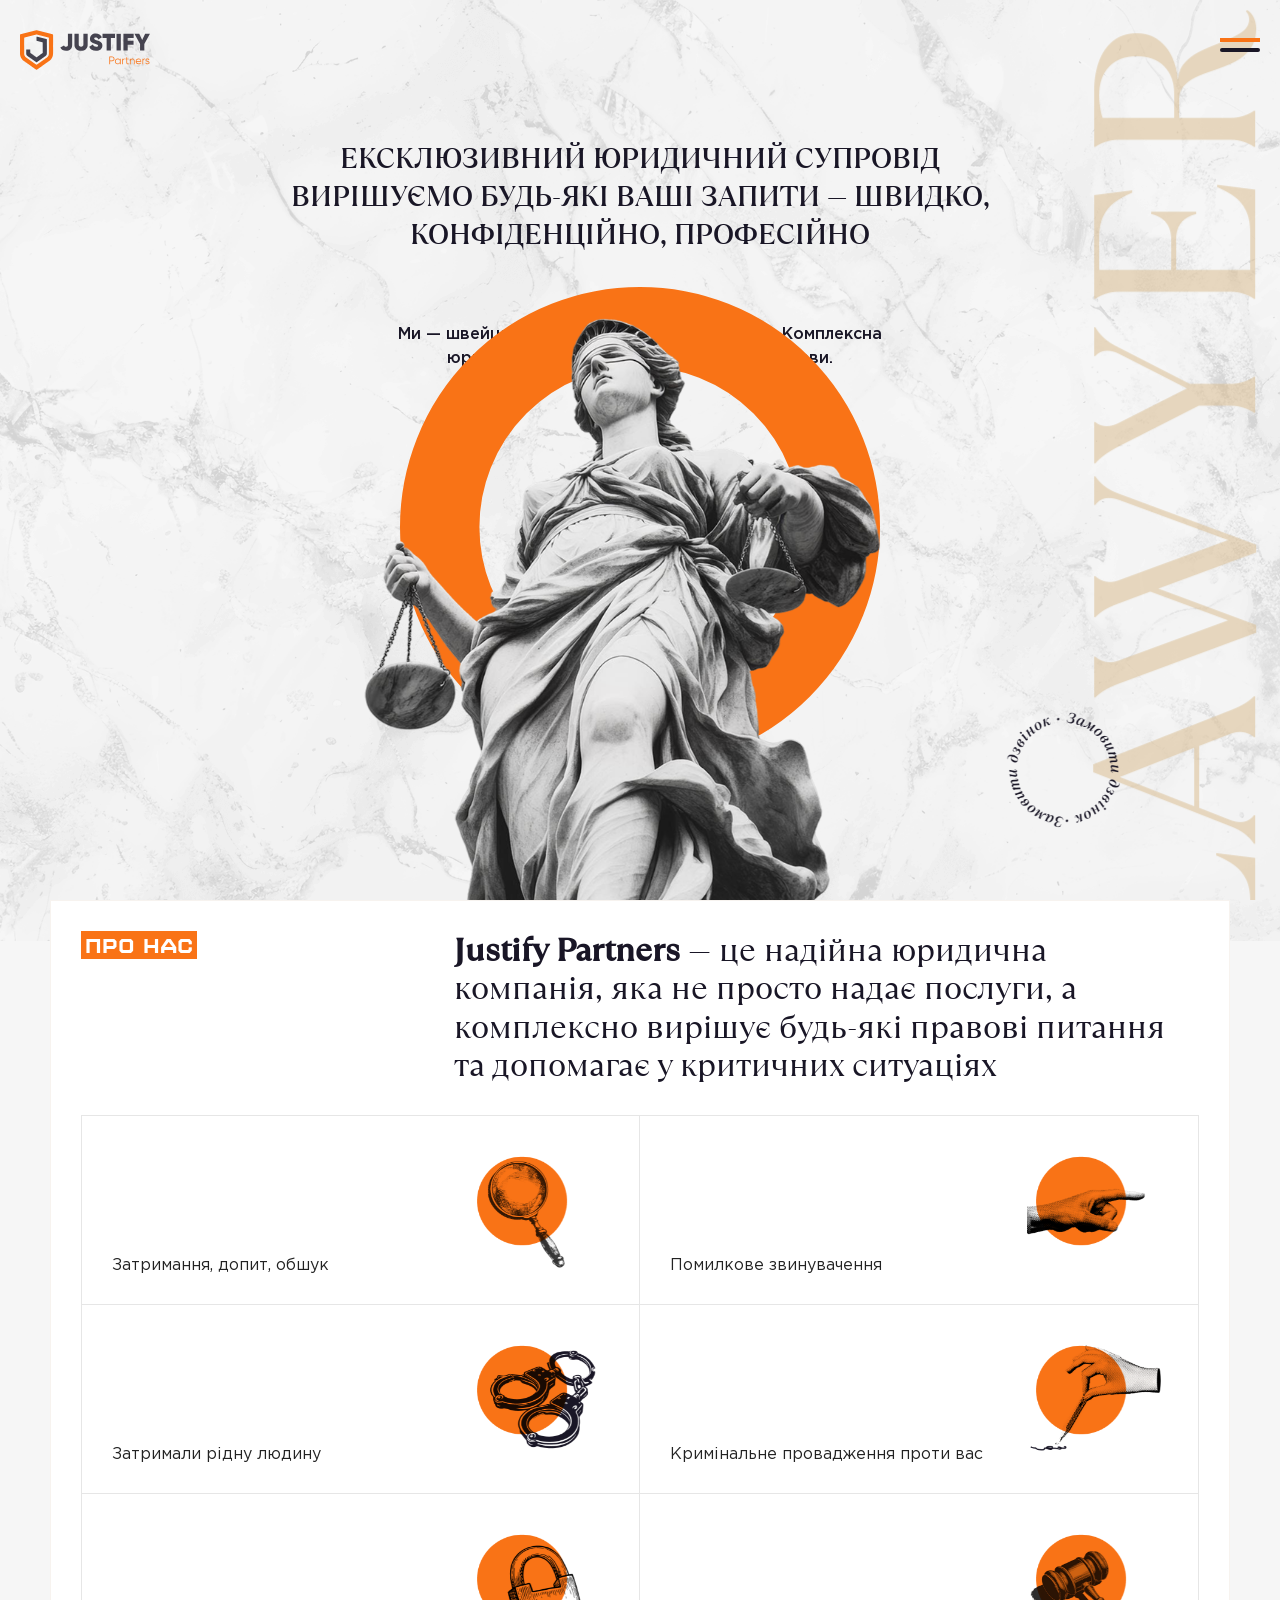
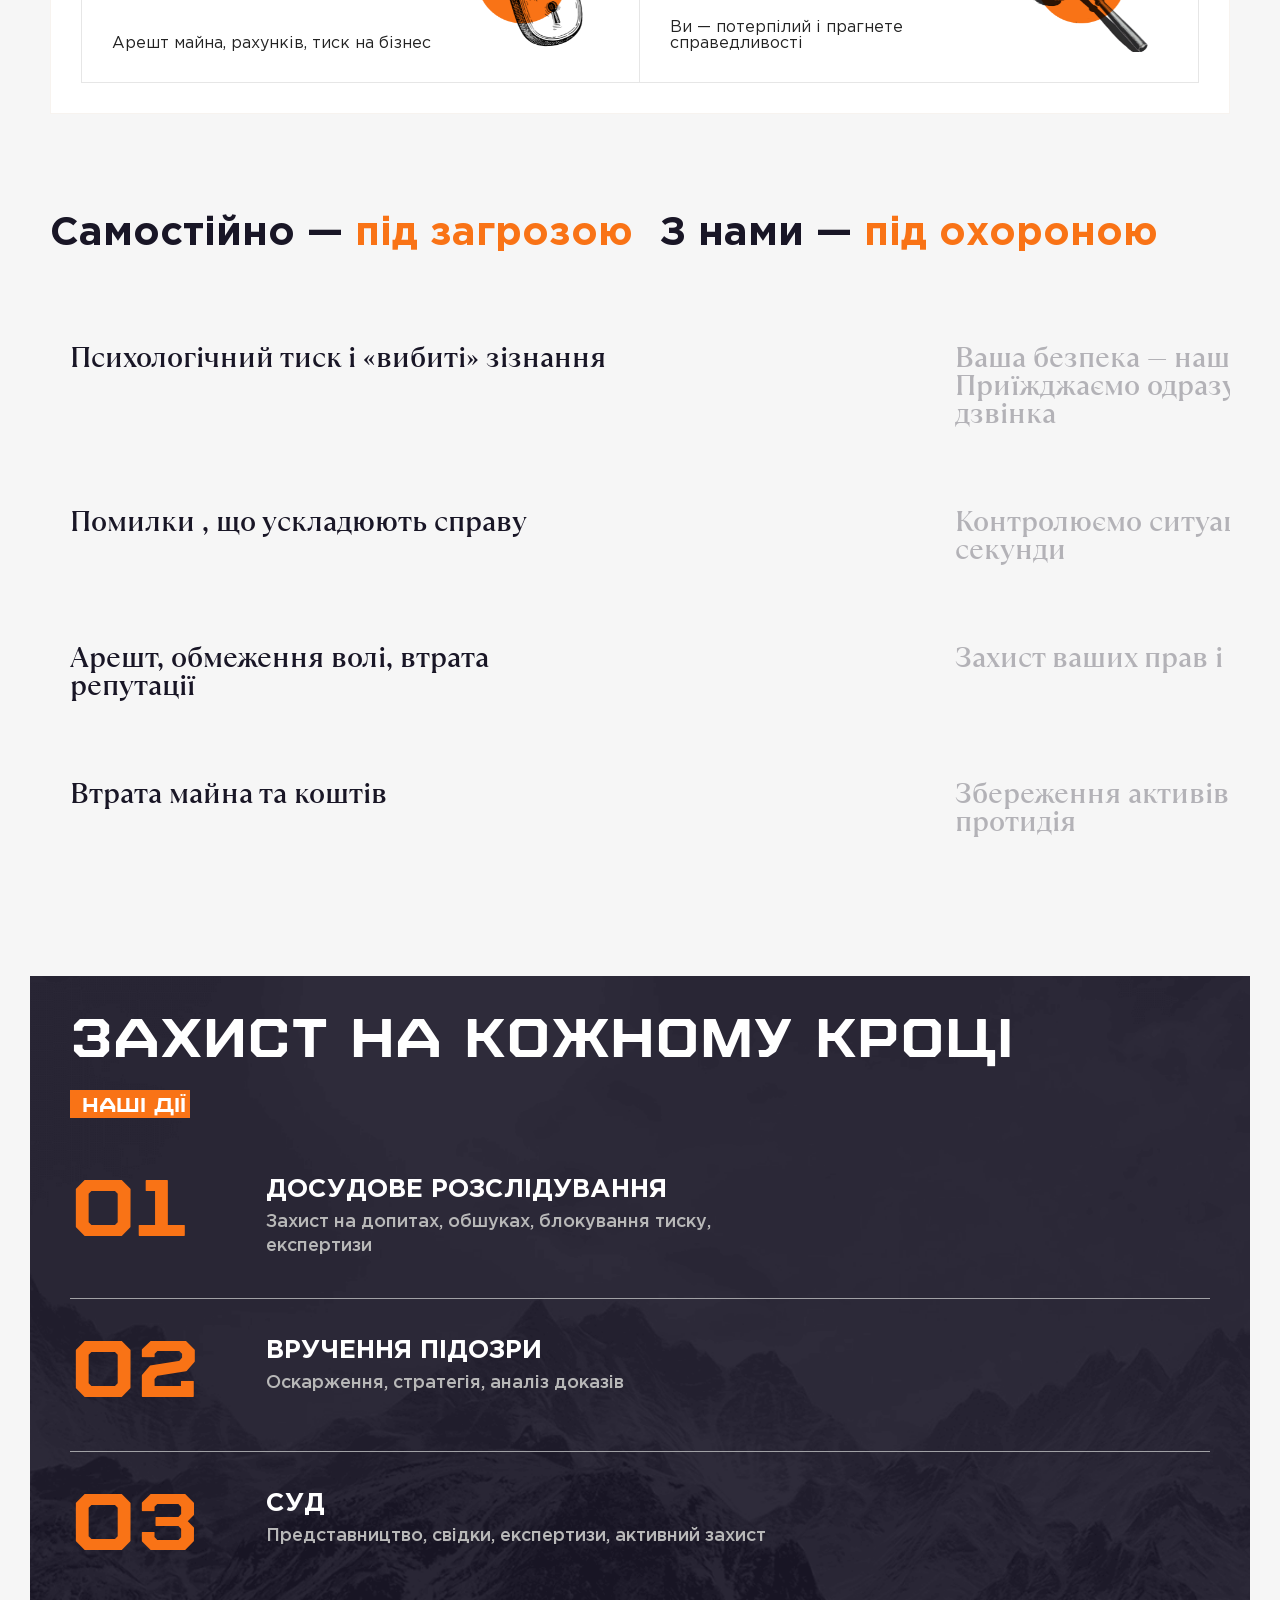
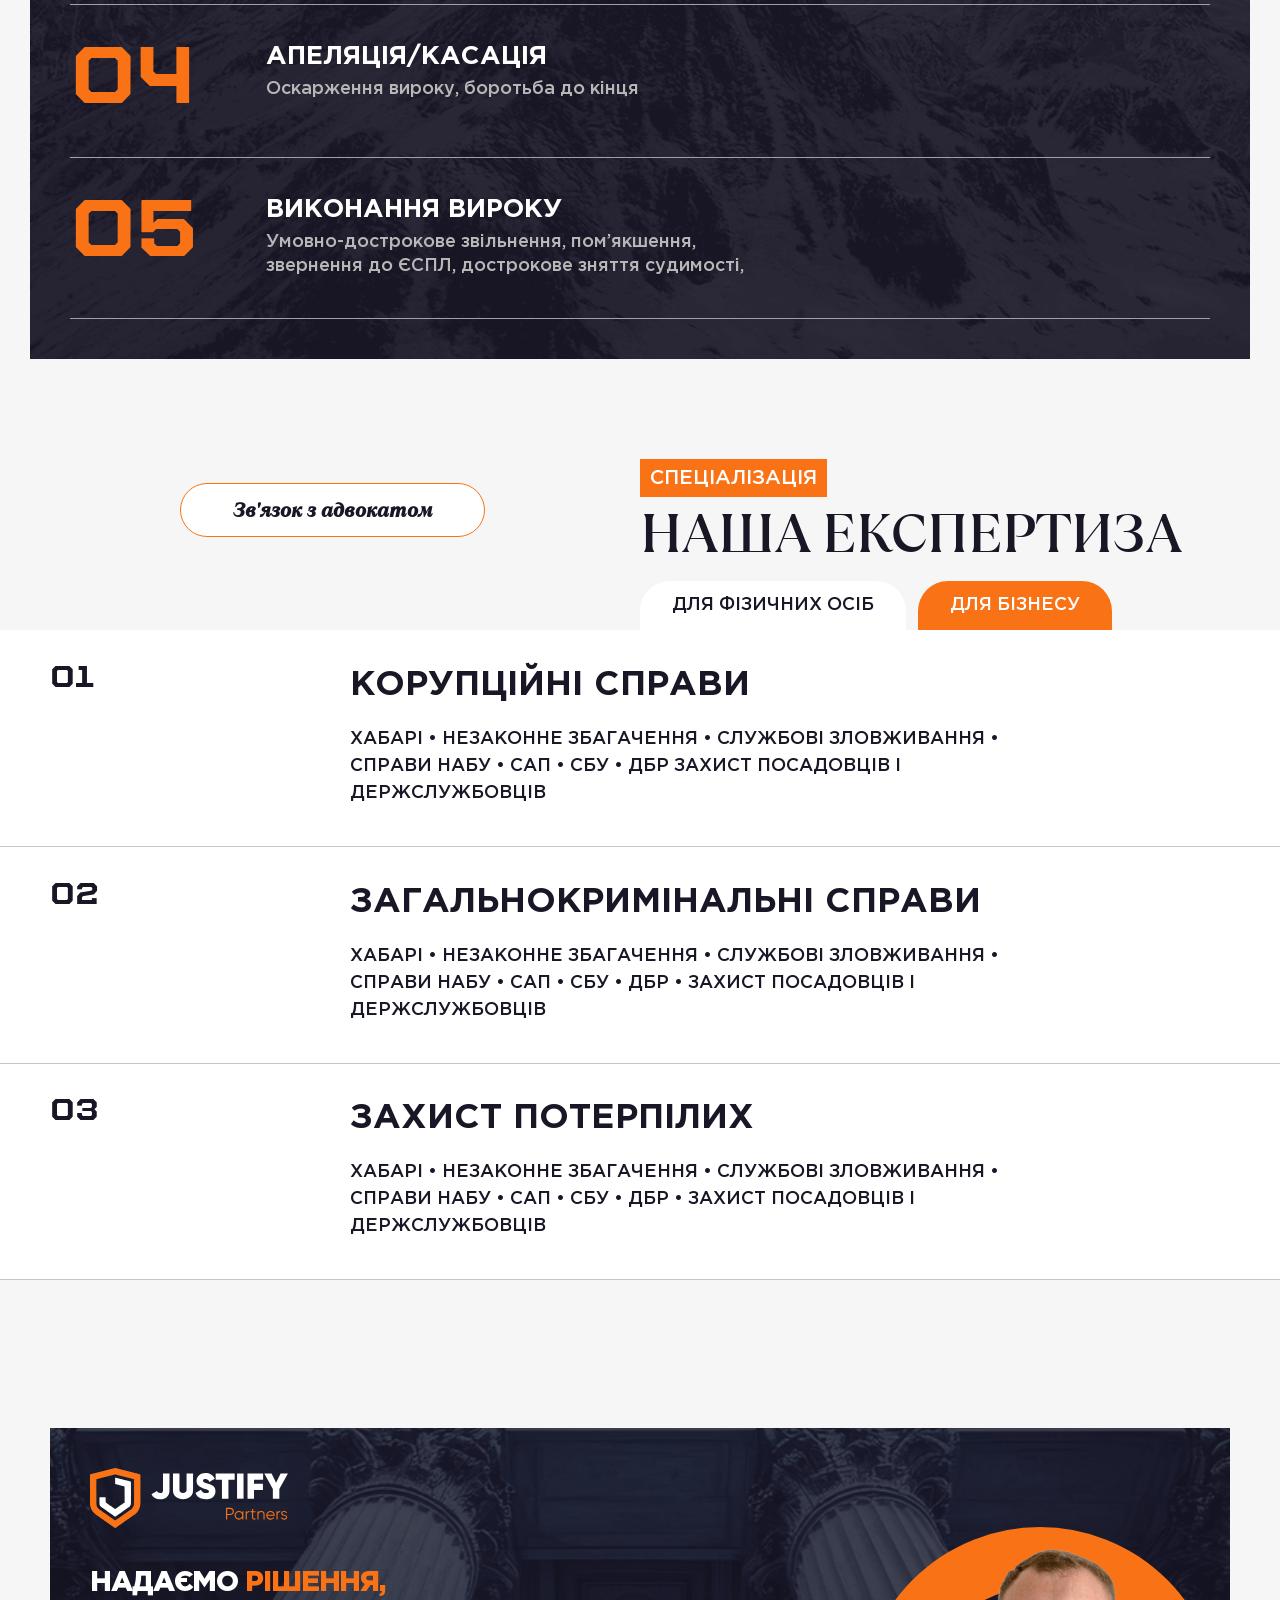
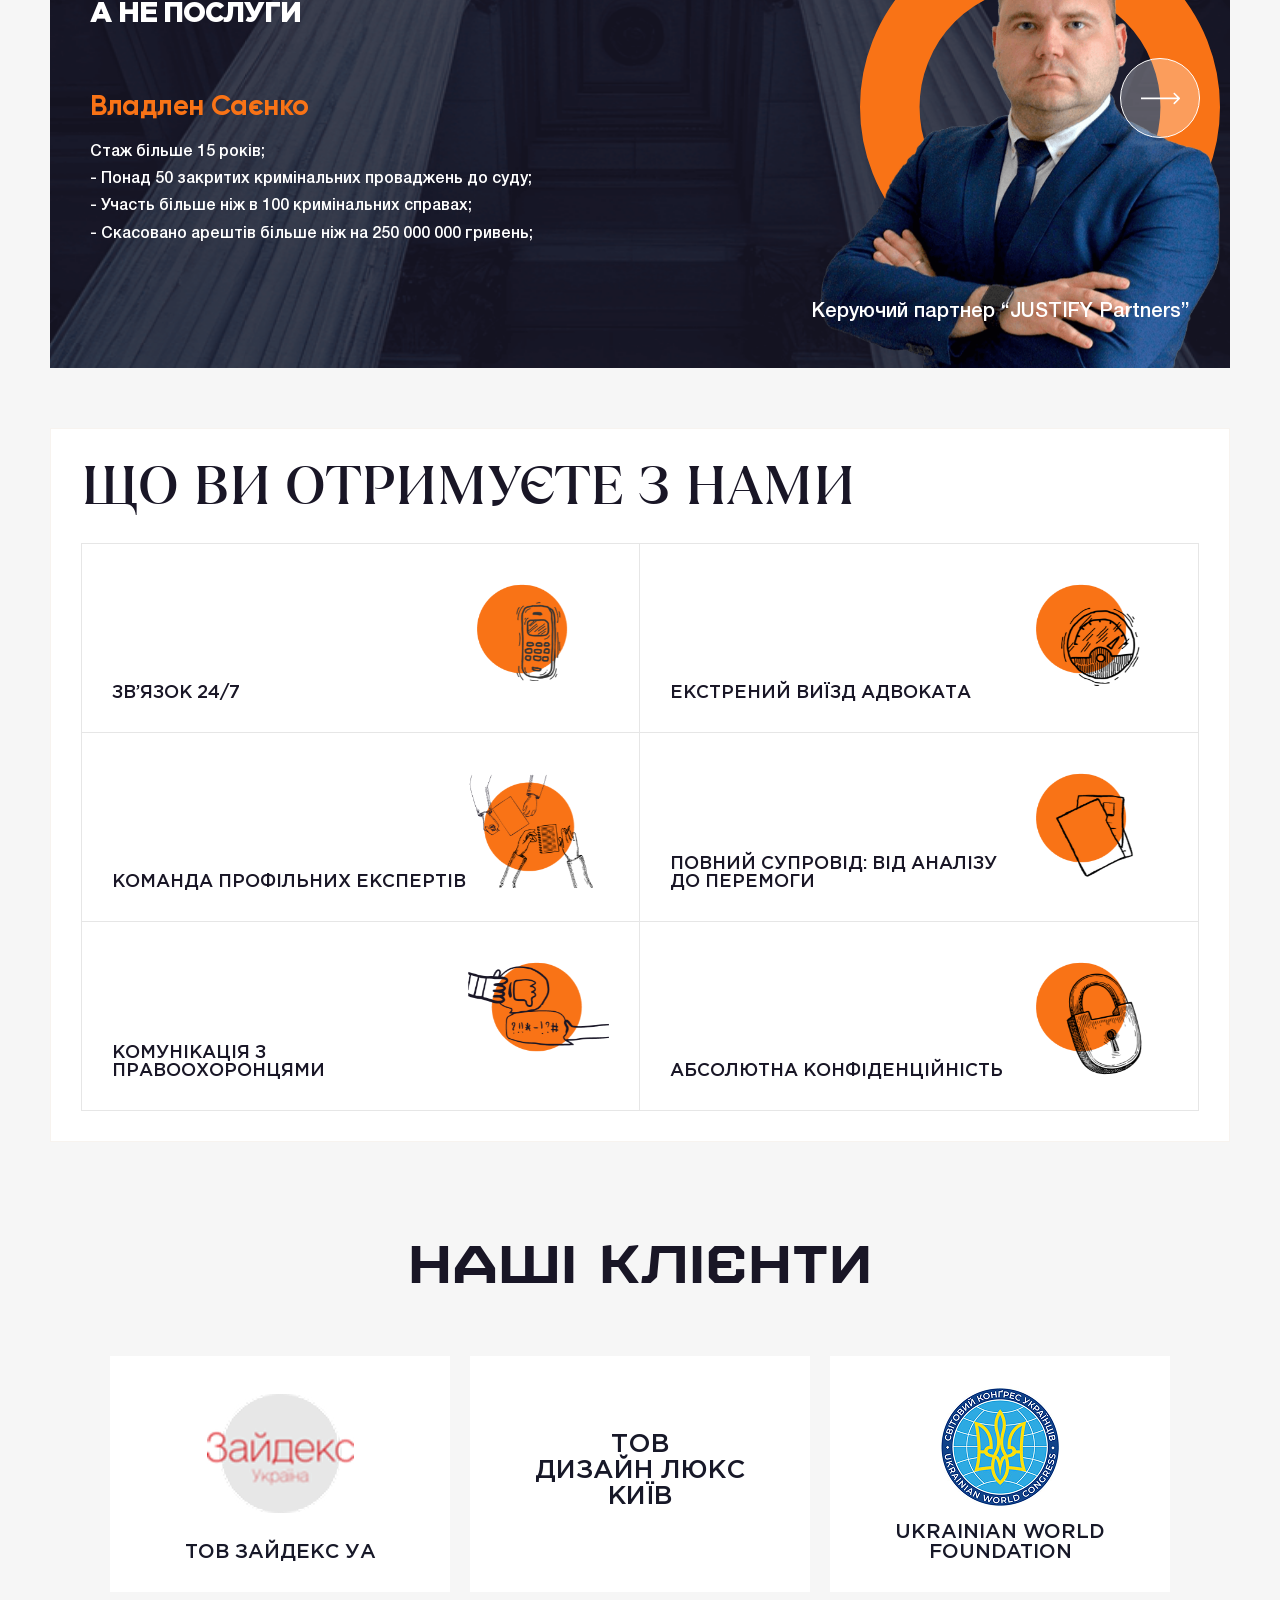
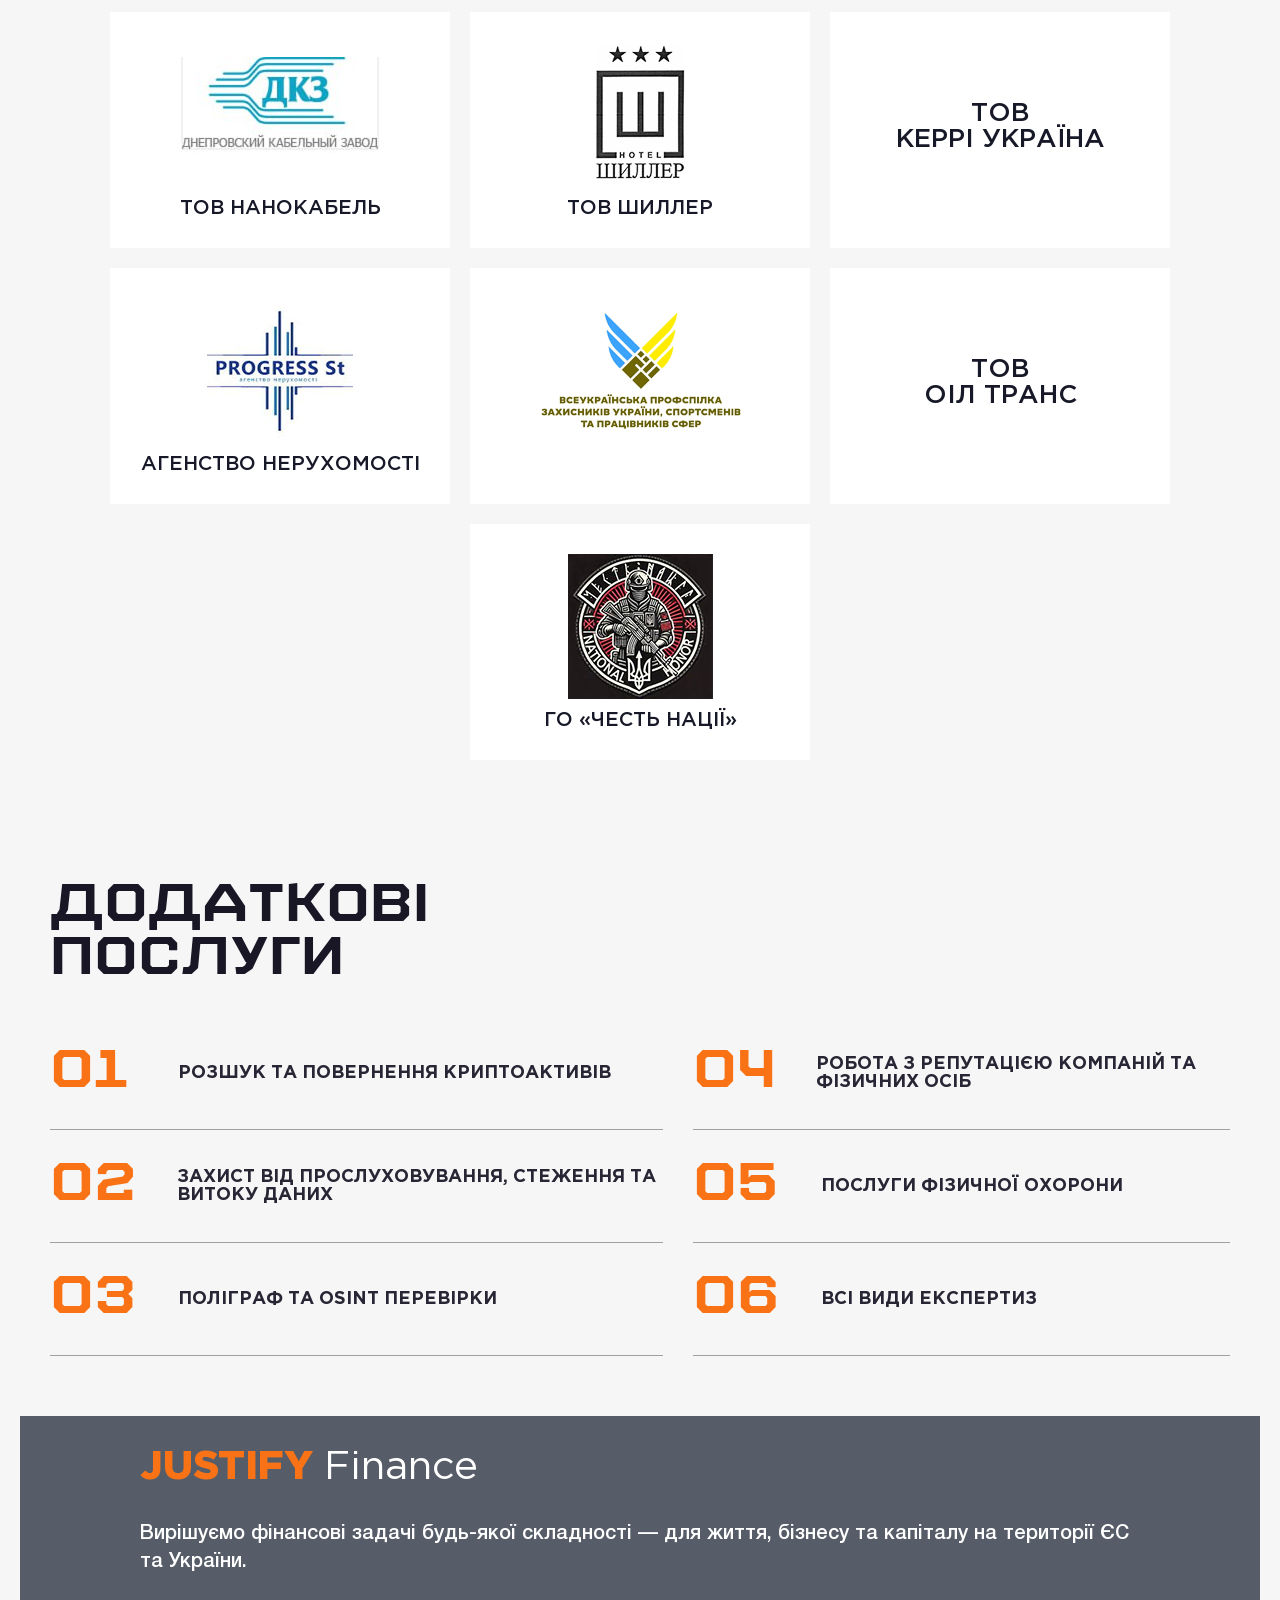
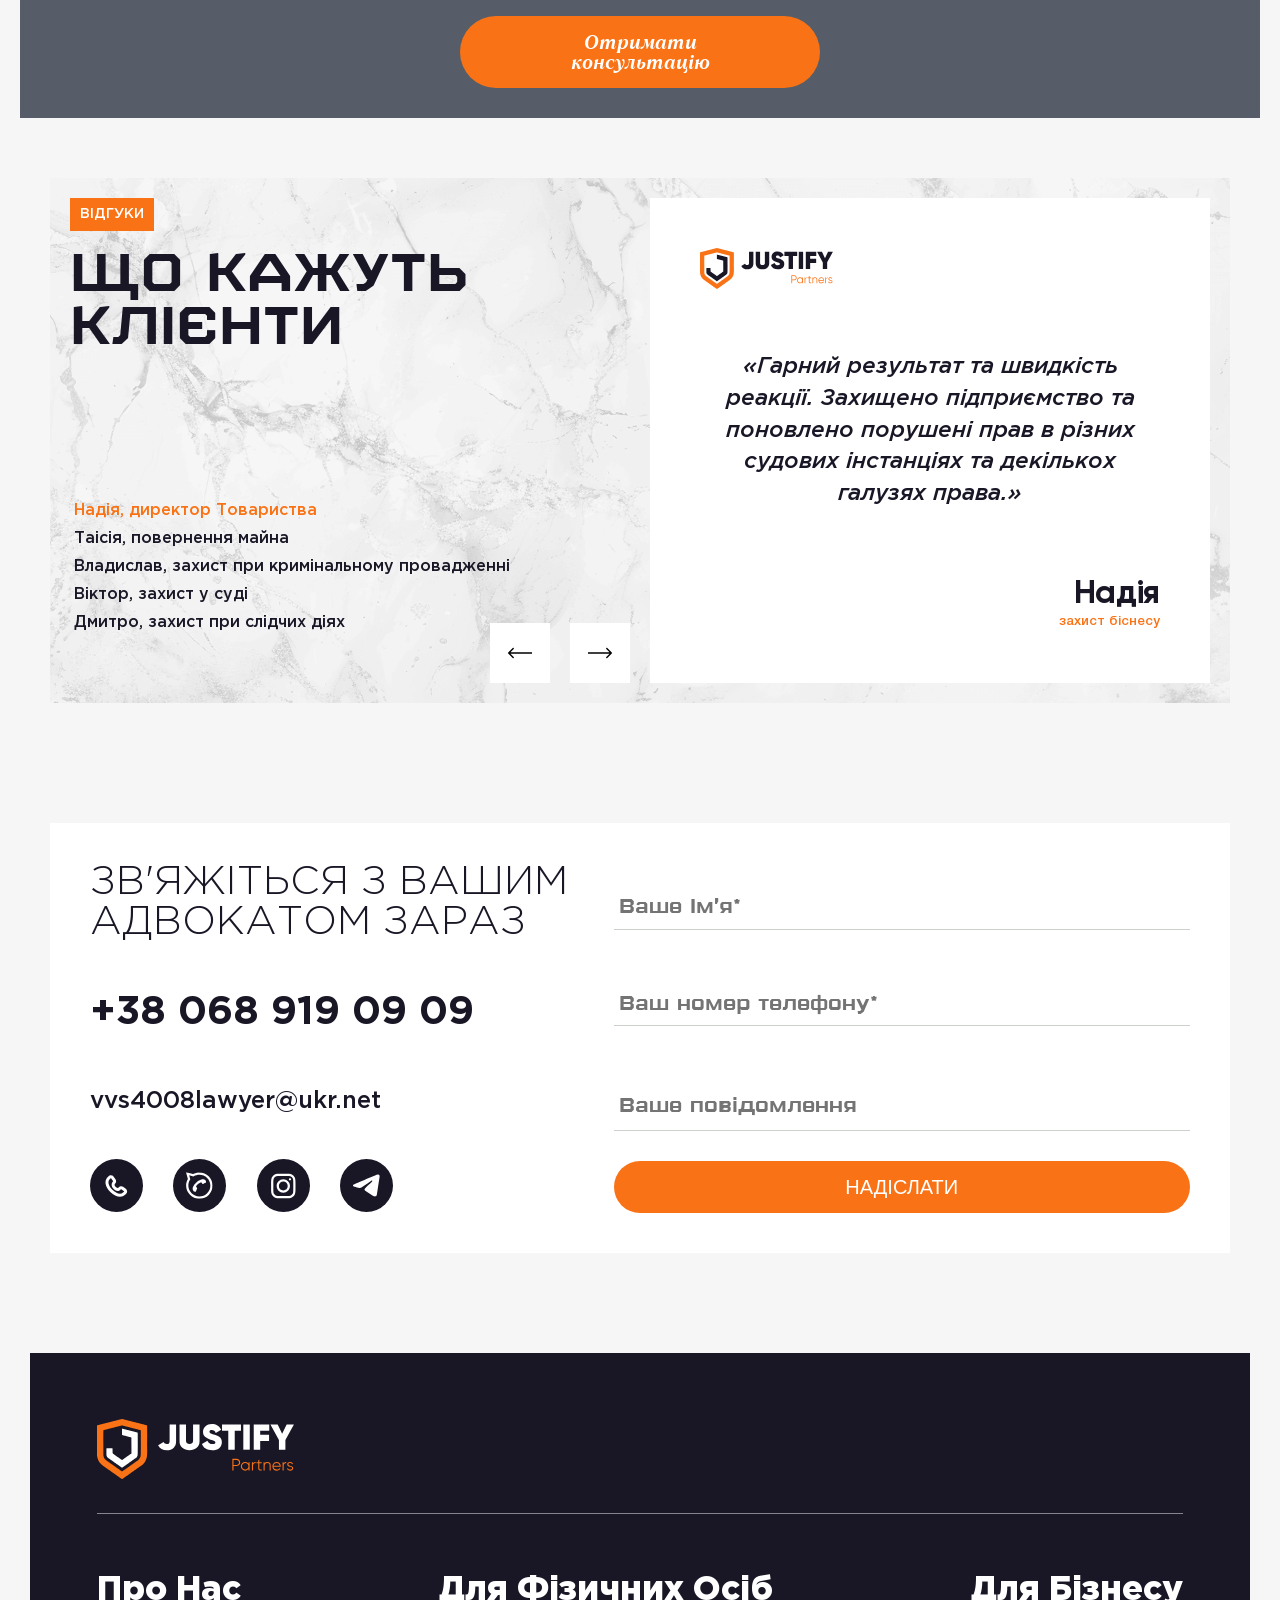
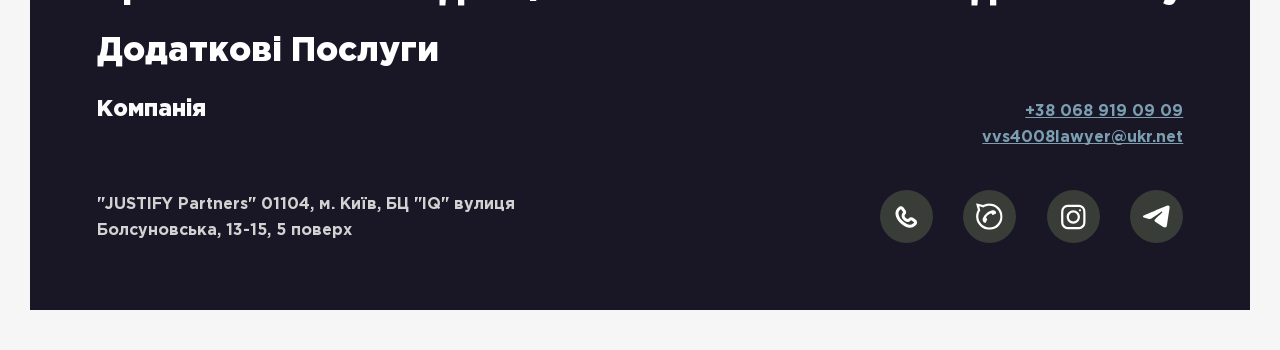
==== commit ba7b5757: "add solutions slider" ====
--- a/index.html
+++ b/index.html
@@ -815,89 +815,201 @@
 
       <section class="solutions">
         <div class="solutions-container container">
-          <img
-            class="solutions-logo fade-left"
-            src="images/logo-v.svg"
-            alt=""
-            data-animation="fade-left"
-            data-delay=".4s"
-            data-duration="0.8s"
-          />
-
-          <div class="solutions-wrapper">
-            <div class="solutions-box">
-              <h2
-                class="solutions-title fade-right"
-                data-animation="fade-right"
-                data-delay=".4s"
-                data-duration="0.8s"
-              >
-                Надаємо <span>рішення, </span> а не послуги
-              </h2>
-              <span
-                class="solutions-name fade-right"
-                data-animation="fade-right"
-                data-delay=".4s"
-                data-duration="0.8s"
-                >Владлен Саєнко</span
-              >
-              <ol
-                class="solutions-list list-reset fade-right"
-                data-animation="fade-right"
-                data-delay=".4s"
-                data-duration="0.8s"
-              >
-                <li class="solutions-list__item">
-                  <p>Стаж більше 15 років;</p>
-                </li>
-                <li class="solutions-list__item">
-                  <p>- Понад 50 закритих кримінальних проваджень до суду;</p>
-                </li>
-                <li class="solutions-list__item">
-                  <p>- Участь більше ніж в 100 кримінальних справах;</p>
-                </li>
-                <li class="solutions-list__item">
-                  <p>- Скасовано арештів більше ніж на 250 000 000 гривень;</p>
-                </li>
-              </ol>
+          <div class="solutions-slider swiper">
+            <div class="swiper-wrapper">
+              <div class="swiper-slide solutions-slide">
+                <img
+                  class="solutions-logo fade-left"
+                  src="images/logo-white.svg"
+                  alt=""
+                  data-animation="fade-left"
+                  data-delay=".4s"
+                  data-duration="0.8s"
+                />
+
+                <div class="solutions-wrapper">
+                  <div class="solutions-box">
+                    <h2
+                      class="solutions-title fade-right"
+                      data-animation="fade-right"
+                      data-delay=".4s"
+                      data-duration="0.8s"
+                    >
+                      Надаємо <span>рішення, <br /> </span> а не послуги
+                    </h2>
+                    <span
+                      class="solutions-name fade-right"
+                      data-animation="fade-right"
+                      data-delay=".4s"
+                      data-duration="0.8s"
+                      >Владлен Саєнко</span
+                    >
+                    <ol
+                      class="solutions-list list-reset fade-right"
+                      data-animation="fade-right"
+                      data-delay=".4s"
+                      data-duration="0.8s"
+                    >
+                      <li class="solutions-list__item">
+                        <p>Стаж більше 15 років;</p>
+                      </li>
+                      <li class="solutions-list__item">
+                        <p>
+                          - Понад 50 закритих кримінальних проваджень до суду;
+                        </p>
+                      </li>
+                      <li class="solutions-list__item">
+                        <p>- Участь більше ніж в 100 кримінальних справах;</p>
+                      </li>
+                      <li class="solutions-list__item">
+                        <p>
+                          - Скасовано арештів більше ніж на 250 000 000 гривень;
+                        </p>
+                      </li>
+                    </ol>
+                  </div>
+
+                  <div
+                    class="solutions-position fade-down"
+                    data-animation="fade-down"
+                    data-delay="1s"
+                    data-duration="0.8s"
+                  >
+                    <p>Керуючий партнер “JUSTIFY Partners”</p>
+                  </div>
+                </div>
+                <div class="solutions-photo">
+                  <img
+                    class="fade-right"
+                    src="images/solutions/solutions-photo.png"
+                    alt=""
+                    data-animation="fade-right"
+                    data-delay=".4s"
+                    data-duration="0.8s"
+                  />
+                </div>
+                <div class="solutions-ellipse">
+                  <img
+                    class="fade-right"
+                    src="images/icons/ellipse.svg"
+                    alt=""
+                    data-animation="fade-up"
+                    data-delay="1s"
+                    data-duration="0.8s"
+                  />
+                </div>
+                <img
+                  class="solutions-bg zoom-inBg"
+                  src="images/solutions/solutions-bg.png"
+                  data-animation="zoom-inBg"
+                  data-delay=".3s"
+                  data-duration="0.8s"
+                />
+              </div>
+              <div class="swiper-slide solutions-slide">
+                <img
+                  class="solutions-logo fade-left"
+                  src="images/logo-white.svg"
+                  alt=""
+                  data-animation="fade-left"
+                  data-delay=".4s"
+                  data-duration="0.8s"
+                />
+
+                <div class="solutions-wrapper">
+                  <div class="solutions-box">
+                    <h2
+                      class="solutions-title fade-right"
+                      data-animation="fade-right"
+                      data-delay=".4s"
+                      data-duration="0.8s"
+                    >
+                      Результат — наш <br />головний <span>аргумент </span>
+                    </h2>
+                    <span
+                      class="solutions-name fade-right"
+                      data-animation="fade-right"
+                      data-delay=".4s"
+                      data-duration="0.8s"
+                      >Новікова Вікторія</span
+                    >
+                    <ol
+                      class="solutions-list list-reset fade-right"
+                      data-animation="fade-right"
+                      data-delay=".4s"
+                      data-duration="0.8s"
+                    >
+                      <li class="solutions-list__item">
+                        <p>15 років юридичної практики;</p>
+                      </li>
+                      <li class="solutions-list__item">
+                        <p>
+                          - понад 400 успішних судових справ у господарських,
+                          цивільних, адміністративних та земельних справах;
+                        </p>
+                      </li>
+                      <li class="solutions-list__item">
+                        <p>
+                          - практичний досвід представництва клієнтів у судах
+                          усіх інстанцій та в Європейському суді з прав людини.
+                        </p>
+                      </li>
+                    </ol>
+                  </div>
+
+                  <div
+                    class="solutions-position fade-down"
+                    data-animation="fade-down"
+                    data-delay="1s"
+                    data-duration="0.8s"
+                  >
+                    <p>Керуючий партнер “JUSTIFY Partners”</p>
+                  </div>
+                </div>
+                <div class="solutions-photo">
+                  <img
+                    class="fade-right"
+                    src="images/solutions/solutions-photo-2.png"
+                    alt=""
+                    data-animation="fade-right"
+                    data-delay=".4s"
+                    data-duration="0.8s"
+                  />
+                </div>
+                <div class="solutions-ellipse">
+                  <img
+                    class="fade-right"
+                    src="images/icons/ellipse.svg"
+                    alt=""
+                    data-animation="fade-up"
+                    data-delay="1s"
+                    data-duration="0.8s"
+                  />
+                </div>
+                <img
+                  class="solutions-bg zoom-inBg"
+                  src="images/solutions/solutions-bg.png"
+                  data-animation="zoom-inBg"
+                  data-delay=".3s"
+                  data-duration="0.8s"
+                />
+              </div>
             </div>
-
-            <div
-              class="solutions-position fade-down"
-              data-animation="fade-down"
-              data-delay="1s"
-              data-duration="0.8s"
-            >
-              <p>Керуючий партнер “JUSTIFY Partners”</p>
+            <div class="solutions-button-next">
+              <svg
+                width="50"
+                height="15"
+                viewBox="0 0 50 15"
+                fill="none"
+                xmlns="http://www.w3.org/2000/svg"
+              >
+                <path
+                  d="M49.7071 8.07088C50.0976 7.68035 50.0976 7.04719 49.7071 6.65666L43.3431 0.292702C42.9526 -0.0978227 42.3195 -0.0978227 41.9289 0.292702C41.5384 0.683226 41.5384 1.31639 41.9289 1.70692L47.5858 7.36377L41.9289 13.0206C41.5384 13.4111 41.5384 14.0443 41.9289 14.4348C42.3195 14.8254 42.9526 14.8254 43.3431 14.4348L49.7071 8.07088ZM0 7.36377V8.36377H49V7.36377V6.36377H0V7.36377Z"
+                  fill="white"
+                />
+              </svg>
             </div>
           </div>
-          <div class="solutions-photo">
-            <img
-              class="fade-right"
-              src="images/solutions/solutions-photo.png"
-              alt=""
-              data-animation="fade-right"
-              data-delay=".4s"
-              data-duration="0.8s"
-            />
-          </div>
-          <div class="solutions-ellipse">
-            <img
-              class="fade-right"
-              src="images/icons/ellipse.svg"
-              alt=""
-              data-animation="fade-up"
-              data-delay="1s"
-              data-duration="0.8s"
-            />
-          </div>
-          <img
-            class="solutions-bg zoom-inBg"
-            src="images/solutions/solutions-bg.png"
-            data-animation="zoom-inBg"
-            data-delay=".3s"
-            data-duration="0.8s"
-          />
         </div>
       </section>
 
@@ -1806,7 +1918,7 @@
     <script src="js/main.js"></script>
     <script src="js/validation-fom.js"></script>
     <script src="js/swiper.js"></script>
-    <!-- <script src="js/scrol.js"></script> -->
+
     <script src="js/animation.js"></script>
   </body>
 </html>
--- a/css/style.css
+++ b/css/style.css
@@ -486,10 +486,13 @@
 /* solutions */
 
 .solutions {
-  padding: 60px 50px;
+  padding: 60px 0px;
   overflow: hidden;
 }
-.solutions-container {
+.solutions-slider {
+}
+
+.solutions-slide {
   position: relative;
   height: 700px;
   padding: 70px 50px 50px 70px;
@@ -499,7 +502,7 @@
   overflow: hidden;
 }
 .solutions-logo {
-  width: 168px;
+  width: 198px;
   height: 60px;
 }
 .solutions-wrapper {
@@ -509,7 +512,7 @@
   z-index: 5;
 }
 .solutions-box {
-  max-width: 60%;
+  max-width: 61%;
   display: flex;
   flex-direction: column;
   align-items: start;
@@ -543,6 +546,9 @@
   flex-direction: column;
   align-items: start;
 }
+.solutions-list__item {
+  max-width: 630px;
+}
 .solutions-list__item p {
   font-family: var(--font5);
   font-weight: 500;
@@ -587,6 +593,27 @@
   bottom: 6vw;
   right: 150px;
   z-index: 3;
+}
+
+.solutions-button-next {
+  position: absolute;
+  top: 50%;
+  transform: translateY(-50%);
+  right: 30px;
+  width: 130px;
+  height: 130px;
+  display: flex;
+  align-items: center;
+  justify-content: center;
+  border-radius: 100%;
+  background: rgba(255, 255, 255, 0.3);
+  border: 1px solid #fff;
+  transition: background 0.3s ease, border 0.3s ease;
+  z-index: 9;
+}
+.solutions-button-next:hover {
+  background: var(--accent-color);
+  border: 1px solid var(--accent-color);
 }
 
 /* solutions */
--- a/css/media.css
+++ b/css/media.css
@@ -1,7 +1,4 @@
 @media screen and (max-width: 1600px) {
-  .container {
-    padding: 0 20px;
-  }
   .hero-text {
     padding: 0;
   }
@@ -22,7 +19,7 @@
     padding: 12px 16px;
   }
   .solutions-title {
-    font-size: 68px;
+    font-size: 60px;
   }
   .solutions-photo {
     right: 50px;
@@ -44,6 +41,9 @@
 }
 
 @media screen and (max-width: 1440px) {
+  .header-container {
+    padding: 0 20px;
+  }
   .header-logo {
     max-width: 130px;
   }
@@ -79,13 +79,24 @@
   .contact-wrapper {
     padding: 40px;
   }
-  .solutions {
-    /* margin-top: -90px; */
-    padding: 0px 50px 60px;
-  }
+
   .solutions-title {
     max-width: 570px;
-    font-size: 54px;
+    font-size: 48px;
+  }
+  .solutions-photo {
+    width: 466px;
+  }
+  .solutions-ellipse {
+    width: 450px;
+  }
+
+  .solutions-button-next {
+    width: 80px;
+    height: 80px;
+  }
+  .solutions-button-next svg {
+    width: 50%;
   }
 
   .choice-list__item {
@@ -233,10 +244,8 @@
   .steps-list li span {
     font-size: clamp(32px, 6.68vw, 80px);
   }
-  .solutions {
-    padding: 60px 50px;
-  }
-  .solutions-container {
+
+  .solutions-slide {
     height: 540px;
     padding: 40px;
     justify-content: flex-start;
@@ -250,7 +259,7 @@
   .solutions-title {
     padding-bottom: 25px;
     max-width: 950px;
-    max-width: 80%;
+    max-width: 82%;
     font-size: 28px;
   }
   .solutions-name {
@@ -264,7 +273,7 @@
   }
   .solutions-photo {
     position: absolute;
-    bottom: -130px;
+
     right: 10px;
     width: 400px;
     z-index: 4;
@@ -360,11 +369,7 @@
     max-width: 800px;
   }
 
-  .solutions {
-    /* margin-top: -130px; */
-    padding: 0px 50px 60px;
-  }
-  .solutions-container {
+  .solutions-slide {
     height: 720px;
     padding: 20px;
     justify-content: space-between;
@@ -725,7 +730,7 @@
   .solutions {
     padding: 40px 12px 30px;
   }
-  .solutions-container {
+  .solutions-slide {
     height: 580px;
     padding: 20px;
     align-items: center;
@@ -734,11 +739,11 @@
   }
   .solutions-logo {
     width: 118px;
-    height: 42px;
+    height: auto;
   }
   .solutions-title {
-    max-width: 94%;
-    font-size: 28px;
+    max-width: 100%;
+    font-size: 26px;
   }
   .solutions-photo {
     bottom: 0;
@@ -765,6 +770,11 @@
   .solutions-position p {
     font-size: 14px;
   }
+  .solutions-button-next {
+    right: 10px;
+    width: 40px;
+    height: 40px;
+  }
 
   .services {
     padding: 30px 0;
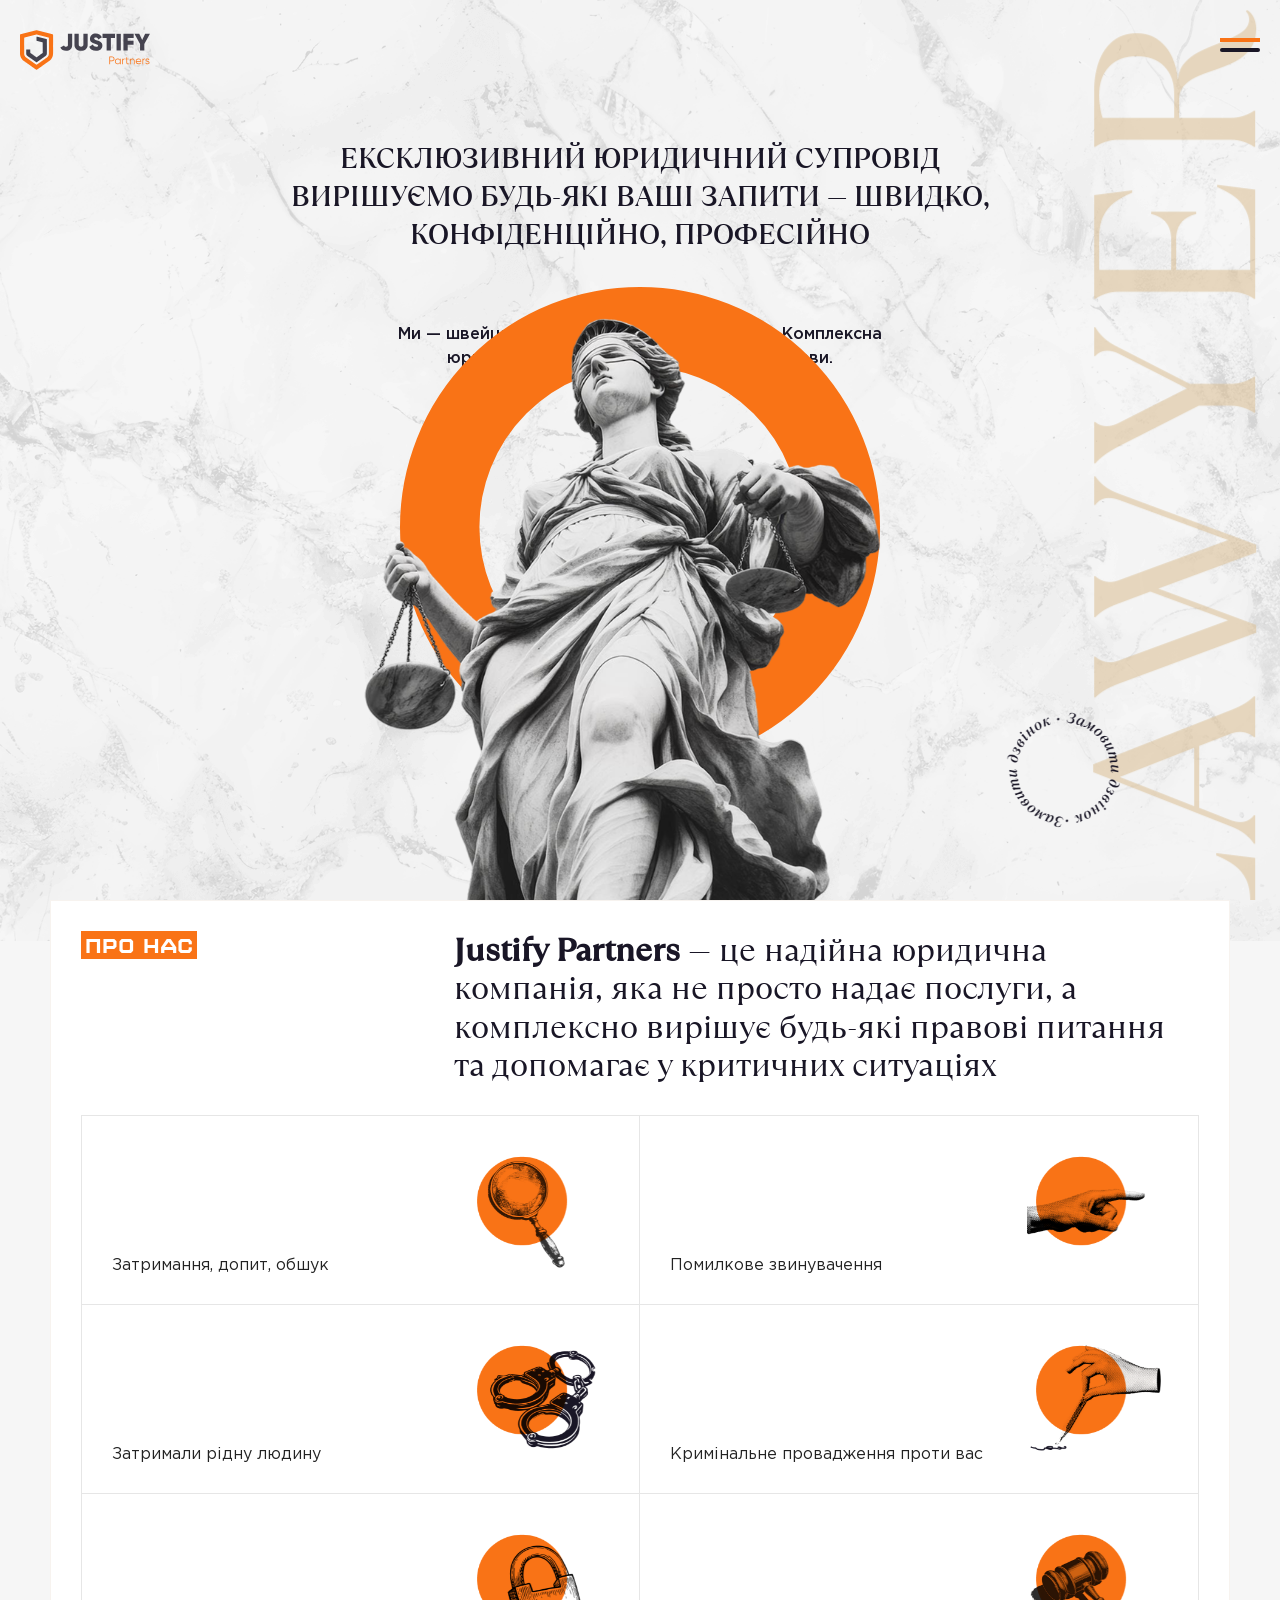
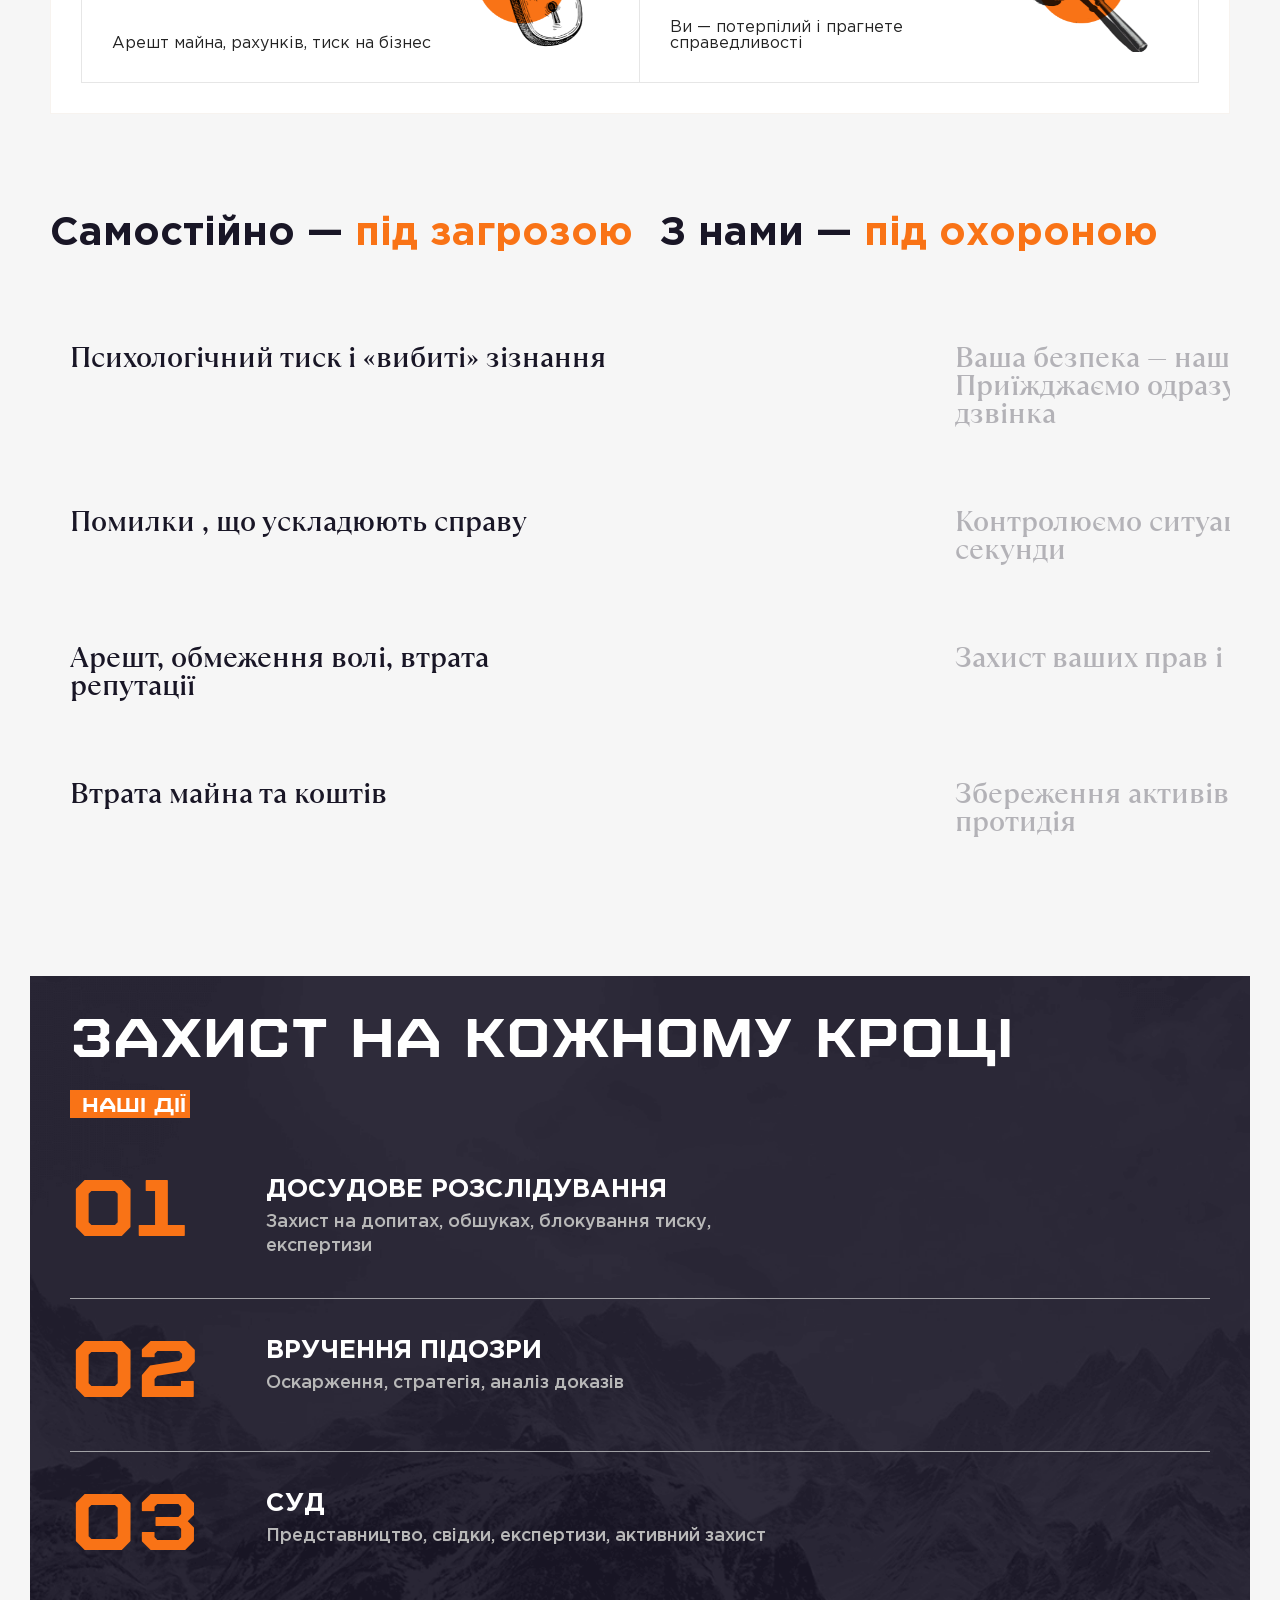
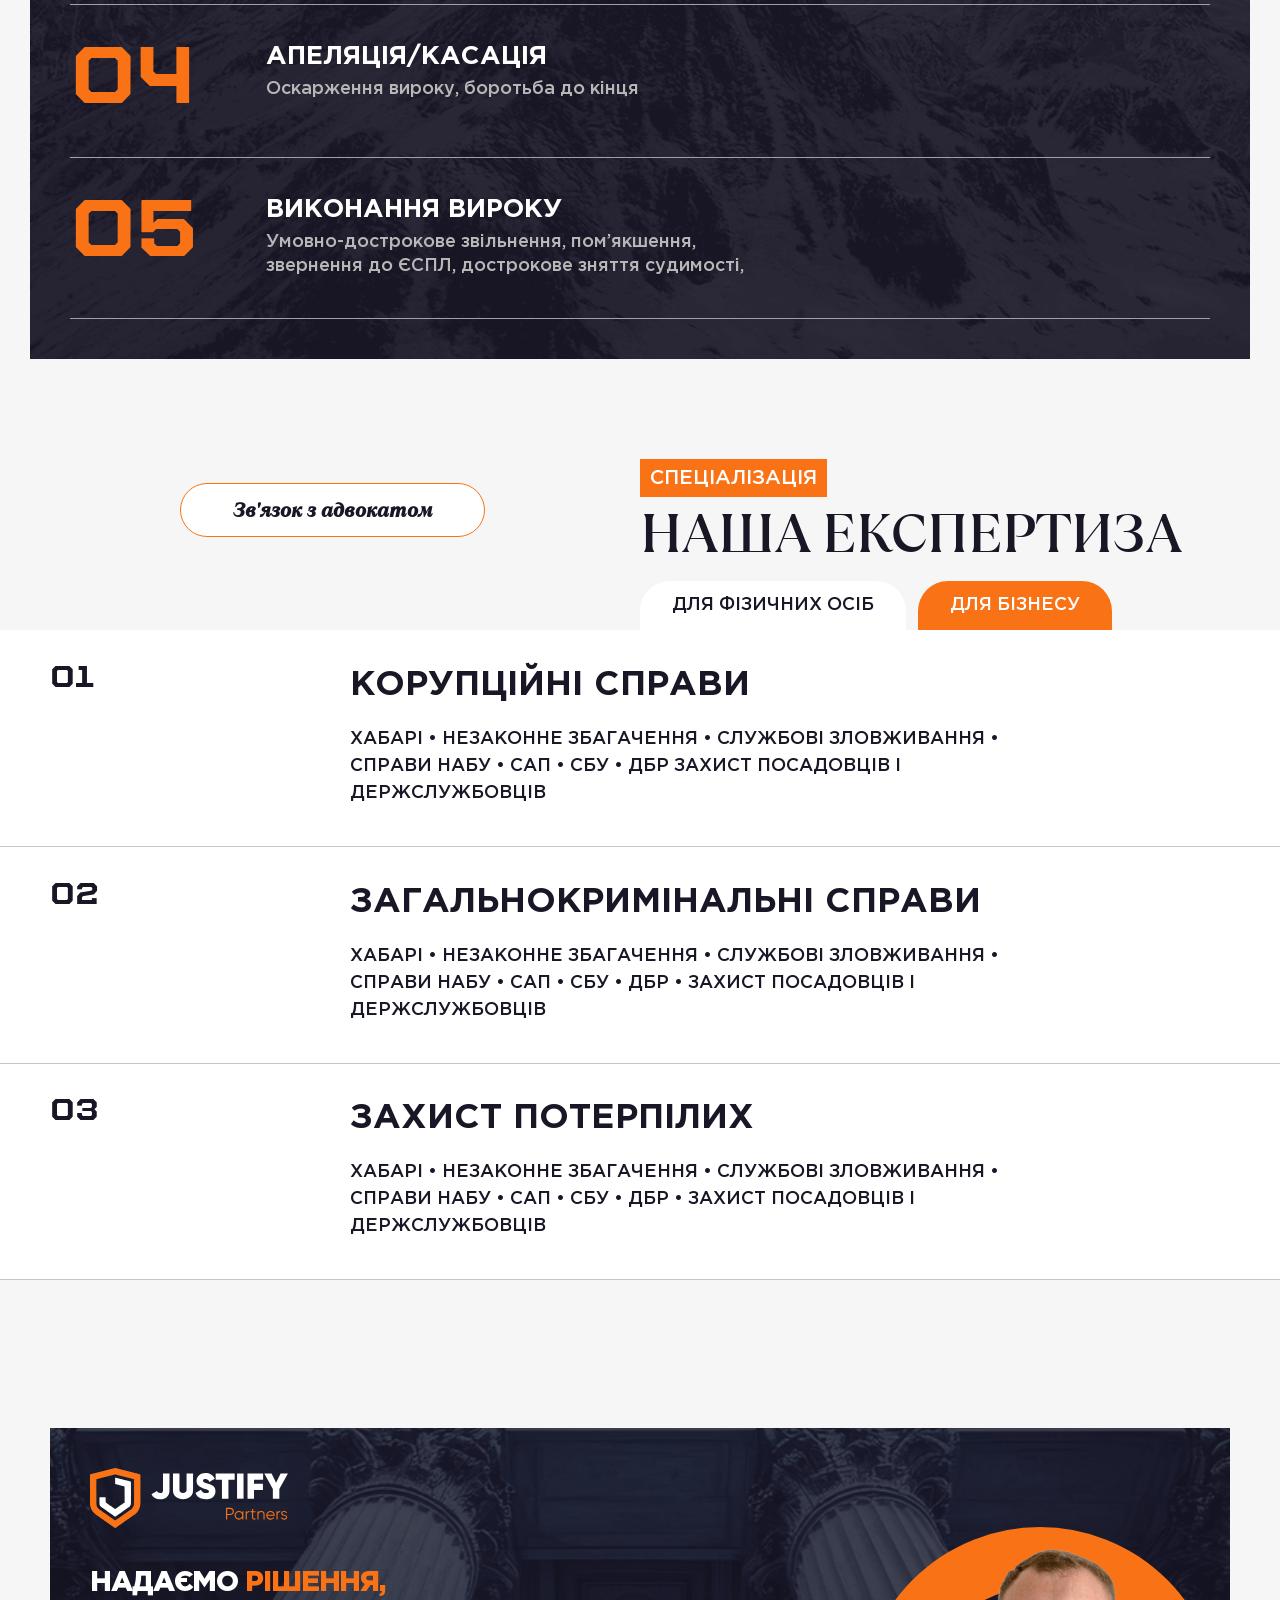
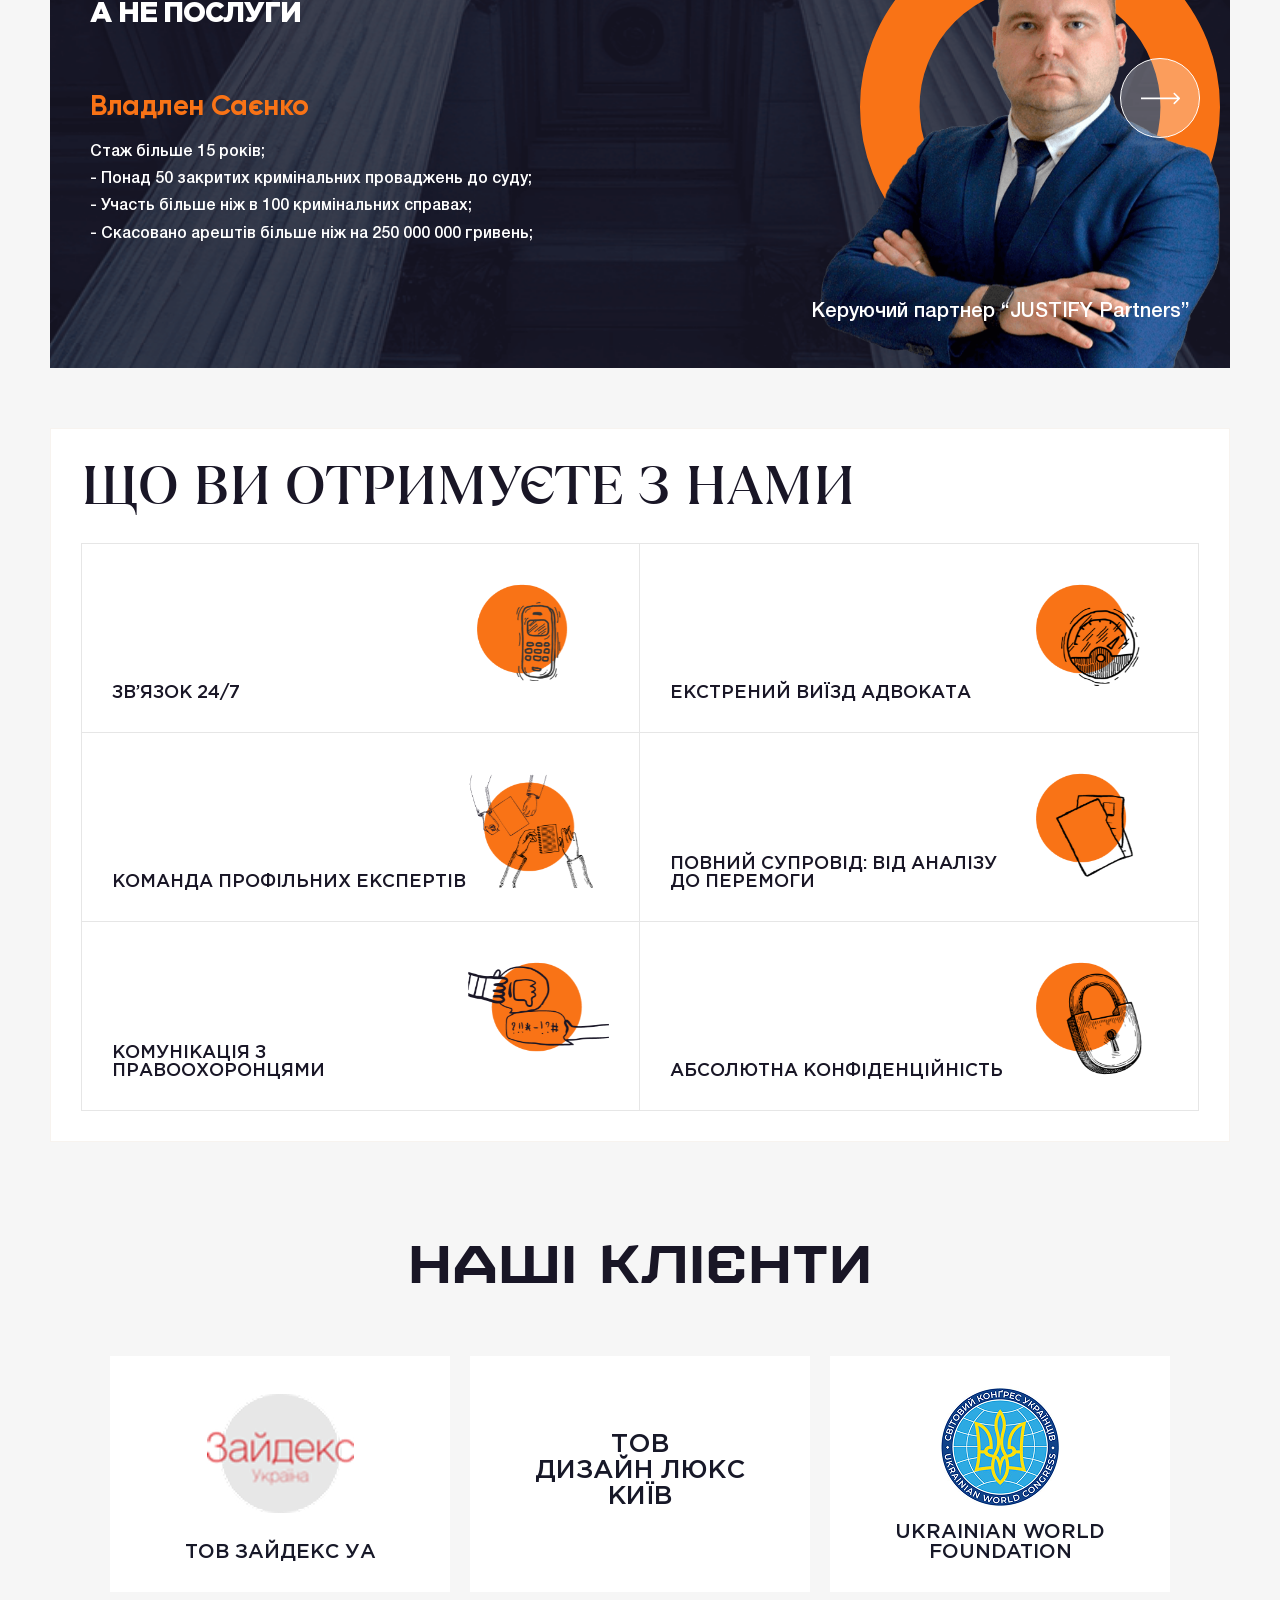
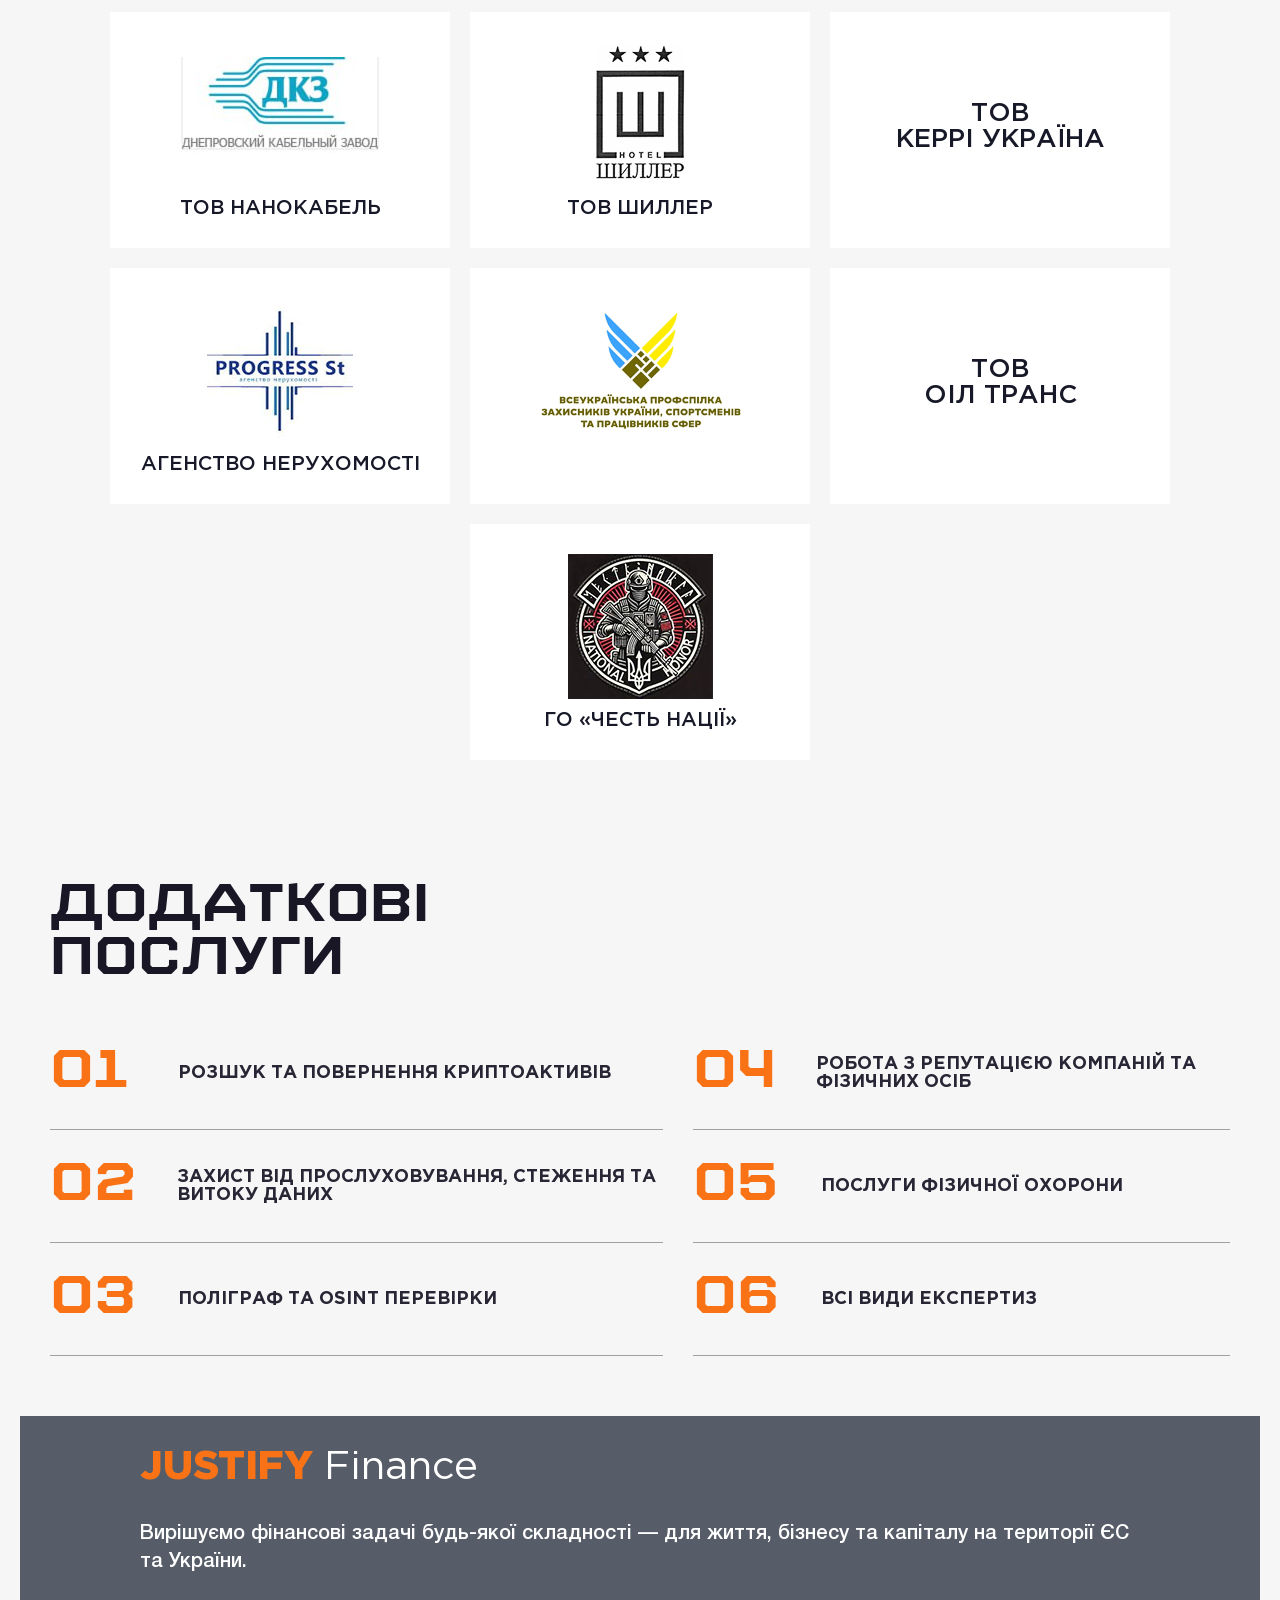
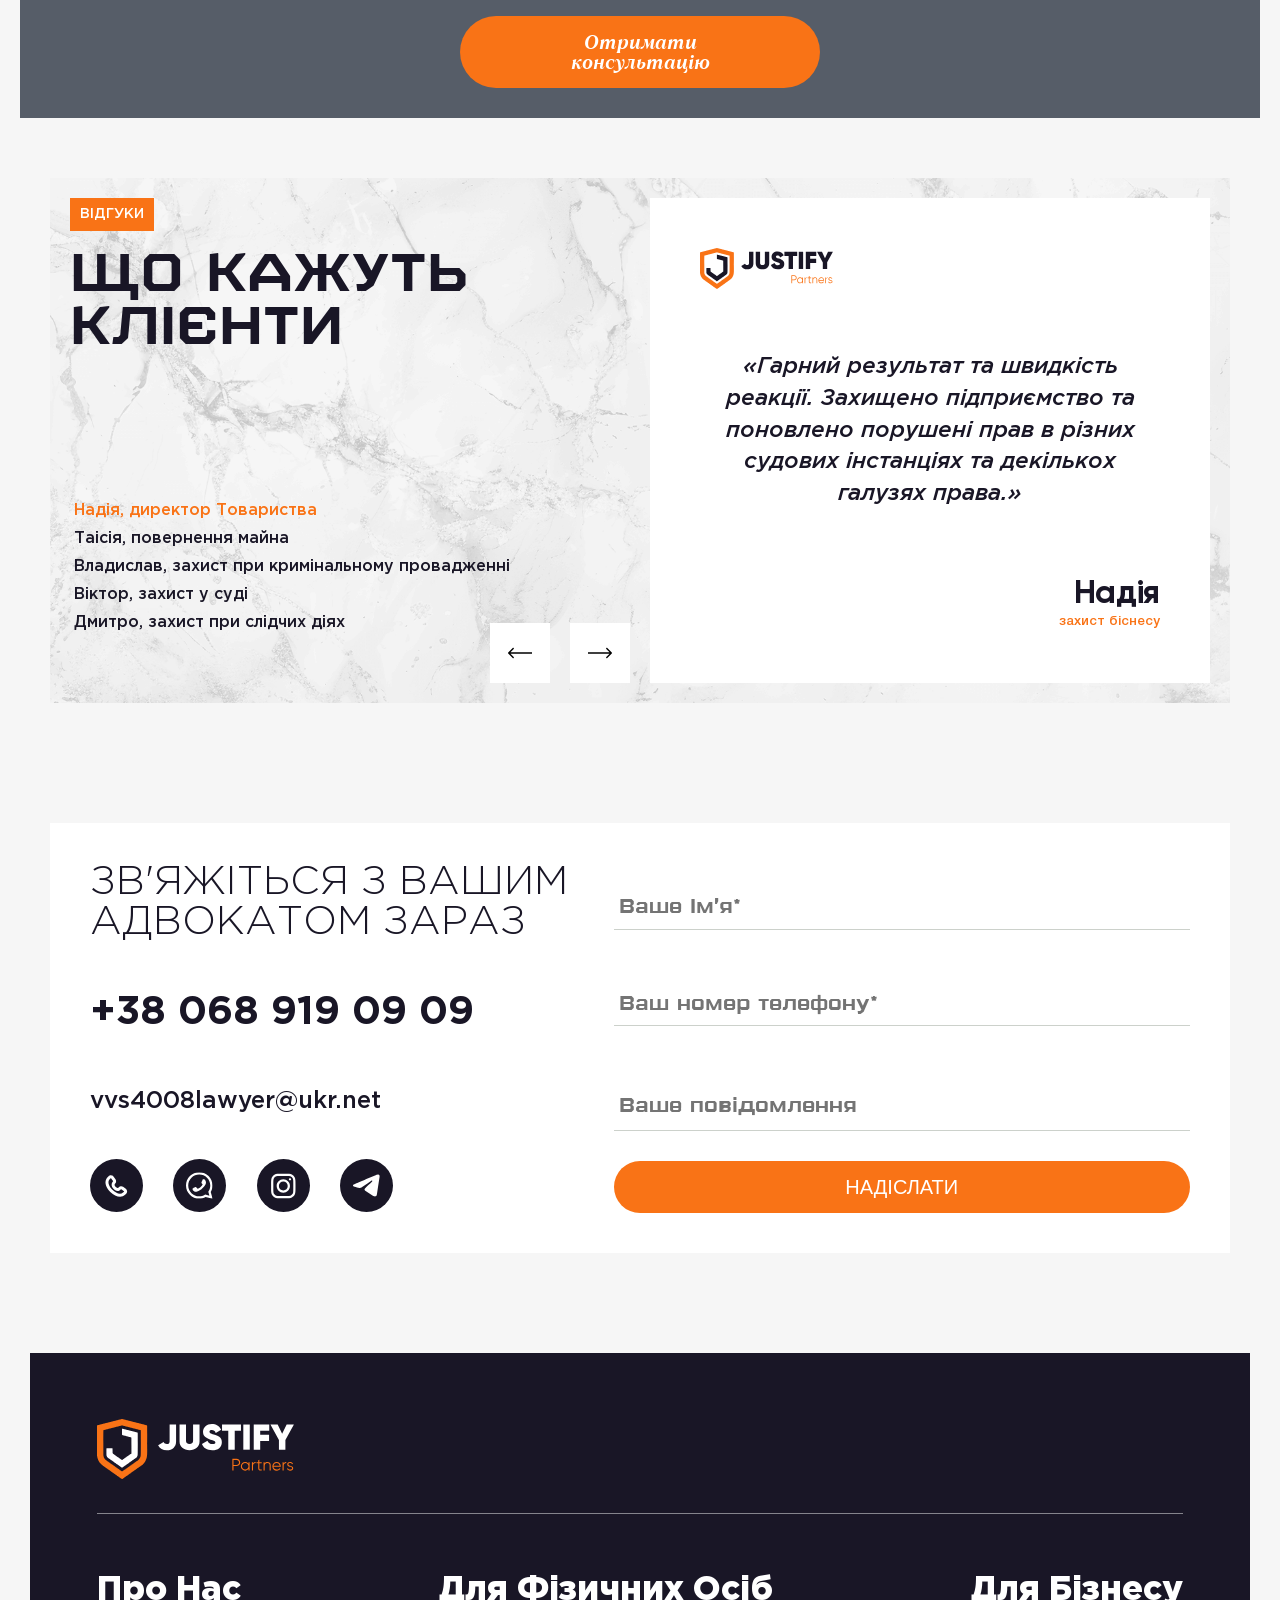
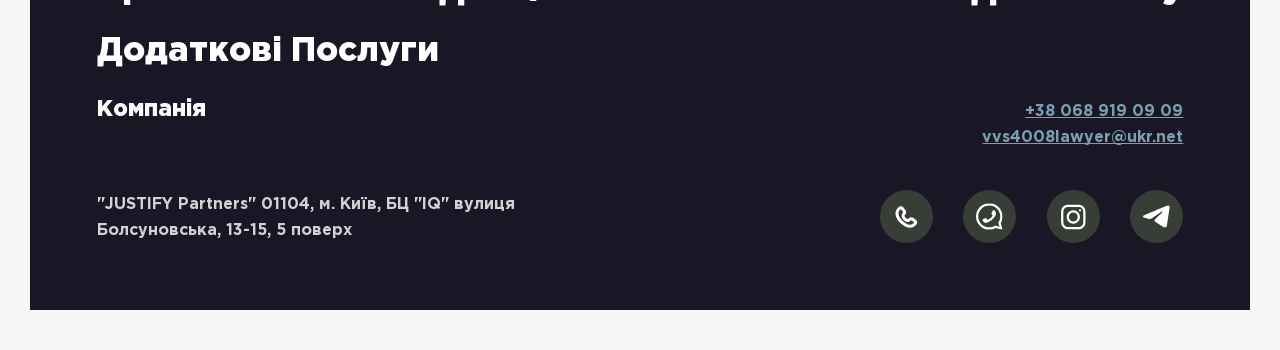
==== commit 81126624: "fix icons" ====
--- a/index.html
+++ b/index.html
@@ -134,22 +134,23 @@
                     width="33"
                     height="33"
                     viewBox="0 0 33 33"
+                    fill="none"
                     xmlns="http://www.w3.org/2000/svg"
                   >
-                    <g clip-path="url(#clip0_2427_11)">
+                    <g clip-path="url(#clip0_2427_16)">
                       <path
                         fill-rule="evenodd"
                         clip-rule="evenodd"
-                        d="M28.1916 28.2046C25.09 31.2954 20.9647 32.9984 16.5693 33C7.51222 33 0.141059 25.665 0.137888 16.649C0.136335 13.7668 0.893459 10.9535 2.33129 8.47424L0 0L8.71051 2.27386C11.1103 0.970631 13.8126 0.284626 16.5622 0.283855H16.5693C25.6248 0.283855 32.9968 7.61958 32.9999 16.6356C33.0015 21.0052 31.2942 25.113 28.1916 28.2038V28.2046ZM16.5693 3.04532H16.5638C14.1135 3.04603 11.7098 3.70164 9.61258 4.93964L9.11389 5.23438L3.94479 3.8851L5.32432 8.90079L4.99969 9.41512C3.63278 11.5791 2.91034 14.0804 2.91189 16.6481C2.91506 24.1416 9.04142 30.2385 16.5749 30.2385C20.2225 30.2369 23.6514 28.8216 26.2299 26.2523C28.8086 23.6837 30.2275 20.2682 30.2259 16.6372C30.2227 9.14305 24.0965 3.04603 16.5693 3.04603V3.04532ZM24.0602 13.2241C23.6497 13.4288 21.6313 14.4167 21.2547 14.5532C20.8781 14.6896 20.6047 14.7577 20.3313 14.3485C20.0579 13.9392 19.2709 13.0187 19.0314 12.7467C18.7918 12.4738 18.5523 12.44 18.1418 12.6447C17.7314 12.8494 16.4086 13.2806 14.84 14.6724C13.6196 15.7559 12.7955 17.0935 12.556 17.5029C12.3165 17.9121 12.5308 18.1332 12.7356 18.3363C12.92 18.5197 13.1461 18.8138 13.3517 19.0521C13.5574 19.2905 13.6251 19.4614 13.7622 19.7335C13.8993 20.0064 13.8308 20.2446 13.7284 20.4494C13.6259 20.654 12.805 22.6652 12.4622 23.4829C12.1289 24.2795 11.7903 24.1713 11.5389 24.1847C11.2993 24.1964 11.026 24.1988 10.7519 24.1988C10.4777 24.1988 10.0333 24.0969 9.65671 23.6875C9.28012 23.2784 8.21965 22.2896 8.21965 20.2793C8.21965 18.2688 9.69061 16.3251 9.89625 16.0522C10.1018 15.7794 12.7915 11.6529 16.9097 9.88237C17.889 9.46136 18.6539 9.2097 19.2504 9.02154C20.2337 8.71025 21.1286 8.7541 21.836 8.85926C22.6248 8.97678 24.2651 9.84792 24.607 10.8022C24.9488 11.7564 24.9488 12.5749 24.8465 12.7451C24.7441 12.9152 24.47 13.018 24.0595 13.2226L24.0602 13.2241Z"
+                        d="M4.80836 4.7954C7.91003 1.70461 12.0353 0.00161172 16.4307 1.44853e-06C25.4878 6.56739e-07 32.8589 7.33502 32.8621 16.351C32.8637 19.2332 32.1065 22.0465 30.6687 24.5258L33 33L24.2895 30.7261C21.8897 32.0294 19.1874 32.7154 16.4378 32.7161L16.4307 32.7161C7.37518 32.7161 0.00317223 25.3804 6.62805e-05 16.3644C-0.00148668 11.9948 1.70577 7.88702 4.80836 4.79617L4.80836 4.7954ZM16.4307 29.9547L16.4362 29.9547C18.8865 29.954 21.2902 29.2984 23.3874 28.0604L23.8861 27.7656L29.0552 29.1149L27.6757 24.0992L28.0003 23.5849C29.3672 21.4209 30.0897 18.9196 30.0881 16.3519C30.0849 8.85842 23.9586 2.76147 16.4251 2.76147C12.7775 2.76308 9.34864 4.17836 6.77011 6.74774C4.19139 9.31634 2.77252 12.7318 2.77407 16.3628C2.77731 23.857 8.90353 29.954 16.4307 29.954L16.4307 29.9547ZM8.93983 19.7759C9.35032 19.5712 11.3687 18.5833 11.7453 18.4468C12.1219 18.3104 12.3953 18.2423 12.6687 18.6515C12.9421 19.0608 13.7291 19.9813 13.9686 20.2533C14.2082 20.5262 14.4477 20.56 14.8582 20.3553C15.2686 20.1506 16.5914 19.7194 18.16 18.3276C19.3804 17.2441 20.2045 15.9065 20.444 15.4971C20.6835 15.0879 20.4692 14.8668 20.2644 14.6637C20.08 14.4803 19.8539 14.1862 19.6483 13.9479C19.4426 13.7095 19.3749 13.5386 19.2378 13.2665C19.1007 12.9936 19.1692 12.7554 19.2716 12.5506C19.3741 12.346 20.195 10.3348 20.5378 9.51706C20.8711 8.72049 21.2097 8.82867 21.4611 8.81534C21.7007 8.80356 21.974 8.80124 22.2481 8.80124C22.5223 8.80124 22.9667 8.90312 23.3433 9.31248C23.7199 9.72165 24.7803 10.7104 24.7803 12.7207C24.7803 14.7312 23.3094 16.6749 23.1038 16.9478C22.8982 17.2206 20.2085 21.3471 16.0903 23.1176C15.111 23.5386 14.3461 23.7903 13.7496 23.9785C12.7663 24.2898 11.8714 24.2459 11.164 24.1407C10.3752 24.0232 8.73491 23.1521 8.393 22.1978C8.05116 21.2436 8.05116 20.4251 8.15352 20.2549C8.25589 20.0848 8.53005 19.982 8.94054 19.7774L8.93983 19.7759Z"
                       />
                     </g>
                     <defs>
-                      <clipPath id="clip0_2427_11">
+                      <clipPath id="clip0_2427_16">
                         <rect
                           width="33"
                           height="33"
                           fill="white"
-                          transform="matrix(1 0 0 -1 0 33)"
+                          transform="matrix(-1 8.74228e-08 8.74228e-08 1 33 0)"
                         />
                       </clipPath>
                     </defs>
@@ -957,14 +958,14 @@
                     </ol>
                   </div>
 
-                  <div
+                  <!-- <div
                     class="solutions-position fade-down"
                     data-animation="fade-down"
                     data-delay="1s"
                     data-duration="0.8s"
                   >
                     <p>Керуючий партнер “JUSTIFY Partners”</p>
-                  </div>
+                  </div> -->
                 </div>
                 <div class="solutions-photo">
                   <img
@@ -1553,22 +1554,24 @@
                       width="33"
                       height="33"
                       viewBox="0 0 33 33"
+                      fill="none"
                       xmlns="http://www.w3.org/2000/svg"
                     >
-                      <g clip-path="url(#clip0_2427_11)">
+                      <g clip-path="url(#clip0_2427_16)">
                         <path
                           fill-rule="evenodd"
                           clip-rule="evenodd"
-                          d="M28.1916 28.2046C25.09 31.2954 20.9647 32.9984 16.5693 33C7.51222 33 0.141059 25.665 0.137888 16.649C0.136335 13.7668 0.893459 10.9535 2.33129 8.47424L0 0L8.71051 2.27386C11.1103 0.970631 13.8126 0.284626 16.5622 0.283855H16.5693C25.6248 0.283855 32.9968 7.61958 32.9999 16.6356C33.0015 21.0052 31.2942 25.113 28.1916 28.2038V28.2046ZM16.5693 3.04532H16.5638C14.1135 3.04603 11.7098 3.70164 9.61258 4.93964L9.11389 5.23438L3.94479 3.8851L5.32432 8.90079L4.99969 9.41512C3.63278 11.5791 2.91034 14.0804 2.91189 16.6481C2.91506 24.1416 9.04142 30.2385 16.5749 30.2385C20.2225 30.2369 23.6514 28.8216 26.2299 26.2523C28.8086 23.6837 30.2275 20.2682 30.2259 16.6372C30.2227 9.14305 24.0965 3.04603 16.5693 3.04603V3.04532ZM24.0602 13.2241C23.6497 13.4288 21.6313 14.4167 21.2547 14.5532C20.8781 14.6896 20.6047 14.7577 20.3313 14.3485C20.0579 13.9392 19.2709 13.0187 19.0314 12.7467C18.7918 12.4738 18.5523 12.44 18.1418 12.6447C17.7314 12.8494 16.4086 13.2806 14.84 14.6724C13.6196 15.7559 12.7955 17.0935 12.556 17.5029C12.3165 17.9121 12.5308 18.1332 12.7356 18.3363C12.92 18.5197 13.1461 18.8138 13.3517 19.0521C13.5574 19.2905 13.6251 19.4614 13.7622 19.7335C13.8993 20.0064 13.8308 20.2446 13.7284 20.4494C13.6259 20.654 12.805 22.6652 12.4622 23.4829C12.1289 24.2795 11.7903 24.1713 11.5389 24.1847C11.2993 24.1964 11.026 24.1988 10.7519 24.1988C10.4777 24.1988 10.0333 24.0969 9.65671 23.6875C9.28012 23.2784 8.21965 22.2896 8.21965 20.2793C8.21965 18.2688 9.69061 16.3251 9.89625 16.0522C10.1018 15.7794 12.7915 11.6529 16.9097 9.88237C17.889 9.46136 18.6539 9.2097 19.2504 9.02154C20.2337 8.71025 21.1286 8.7541 21.836 8.85926C22.6248 8.97678 24.2651 9.84792 24.607 10.8022C24.9488 11.7564 24.9488 12.5749 24.8465 12.7451C24.7441 12.9152 24.47 13.018 24.0595 13.2226L24.0602 13.2241Z"
+                          d="M4.80836 4.7954C7.91003 1.70461 12.0353 0.00161172 16.4307 1.44853e-06C25.4878 6.56739e-07 32.8589 7.33502 32.8621 16.351C32.8637 19.2332 32.1065 22.0465 30.6687 24.5258L33 33L24.2895 30.7261C21.8897 32.0294 19.1874 32.7154 16.4378 32.7161L16.4307 32.7161C7.37518 32.7161 0.00317223 25.3804 6.62805e-05 16.3644C-0.00148668 11.9948 1.70577 7.88702 4.80836 4.79617L4.80836 4.7954ZM16.4307 29.9547L16.4362 29.9547C18.8865 29.954 21.2902 29.2984 23.3874 28.0604L23.8861 27.7656L29.0552 29.1149L27.6757 24.0992L28.0003 23.5849C29.3672 21.4209 30.0897 18.9196 30.0881 16.3519C30.0849 8.85842 23.9586 2.76147 16.4251 2.76147C12.7775 2.76308 9.34864 4.17836 6.77011 6.74774C4.19139 9.31634 2.77252 12.7318 2.77407 16.3628C2.77731 23.857 8.90353 29.954 16.4307 29.954L16.4307 29.9547ZM8.93983 19.7759C9.35032 19.5712 11.3687 18.5833 11.7453 18.4468C12.1219 18.3104 12.3953 18.2423 12.6687 18.6515C12.9421 19.0608 13.7291 19.9813 13.9686 20.2533C14.2082 20.5262 14.4477 20.56 14.8582 20.3553C15.2686 20.1506 16.5914 19.7194 18.16 18.3276C19.3804 17.2441 20.2045 15.9065 20.444 15.4971C20.6835 15.0879 20.4692 14.8668 20.2644 14.6637C20.08 14.4803 19.8539 14.1862 19.6483 13.9479C19.4426 13.7095 19.3749 13.5386 19.2378 13.2665C19.1007 12.9936 19.1692 12.7554 19.2716 12.5506C19.3741 12.346 20.195 10.3348 20.5378 9.51706C20.8711 8.72049 21.2097 8.82867 21.4611 8.81534C21.7007 8.80356 21.974 8.80124 22.2481 8.80124C22.5223 8.80124 22.9667 8.90312 23.3433 9.31248C23.7199 9.72165 24.7803 10.7104 24.7803 12.7207C24.7803 14.7312 23.3094 16.6749 23.1038 16.9478C22.8982 17.2206 20.2085 21.3471 16.0903 23.1176C15.111 23.5386 14.3461 23.7903 13.7496 23.9785C12.7663 24.2898 11.8714 24.2459 11.164 24.1407C10.3752 24.0232 8.73491 23.1521 8.393 22.1978C8.05116 21.2436 8.05116 20.4251 8.15352 20.2549C8.25589 20.0848 8.53005 19.982 8.94054 19.7774L8.93983 19.7759Z"
+                          fill="white"
                         />
                       </g>
                       <defs>
-                        <clipPath id="clip0_2427_11">
+                        <clipPath id="clip0_2427_16">
                           <rect
                             width="33"
                             height="33"
                             fill="white"
-                            transform="matrix(1 0 0 -1 0 33)"
+                            transform="matrix(-1 8.74228e-08 8.74228e-08 1 33 0)"
                           />
                         </clipPath>
                       </defs></svg
@@ -1838,22 +1841,24 @@
                     width="33"
                     height="33"
                     viewBox="0 0 33 33"
+                    fill="none"
                     xmlns="http://www.w3.org/2000/svg"
                   >
-                    <g clip-path="url(#clip0_2427_11)">
+                    <g clip-path="url(#clip0_2427_16)">
                       <path
                         fill-rule="evenodd"
                         clip-rule="evenodd"
-                        d="M28.1916 28.2046C25.09 31.2954 20.9647 32.9984 16.5693 33C7.51222 33 0.141059 25.665 0.137888 16.649C0.136335 13.7668 0.893459 10.9535 2.33129 8.47424L0 0L8.71051 2.27386C11.1103 0.970631 13.8126 0.284626 16.5622 0.283855H16.5693C25.6248 0.283855 32.9968 7.61958 32.9999 16.6356C33.0015 21.0052 31.2942 25.113 28.1916 28.2038V28.2046ZM16.5693 3.04532H16.5638C14.1135 3.04603 11.7098 3.70164 9.61258 4.93964L9.11389 5.23438L3.94479 3.8851L5.32432 8.90079L4.99969 9.41512C3.63278 11.5791 2.91034 14.0804 2.91189 16.6481C2.91506 24.1416 9.04142 30.2385 16.5749 30.2385C20.2225 30.2369 23.6514 28.8216 26.2299 26.2523C28.8086 23.6837 30.2275 20.2682 30.2259 16.6372C30.2227 9.14305 24.0965 3.04603 16.5693 3.04603V3.04532ZM24.0602 13.2241C23.6497 13.4288 21.6313 14.4167 21.2547 14.5532C20.8781 14.6896 20.6047 14.7577 20.3313 14.3485C20.0579 13.9392 19.2709 13.0187 19.0314 12.7467C18.7918 12.4738 18.5523 12.44 18.1418 12.6447C17.7314 12.8494 16.4086 13.2806 14.84 14.6724C13.6196 15.7559 12.7955 17.0935 12.556 17.5029C12.3165 17.9121 12.5308 18.1332 12.7356 18.3363C12.92 18.5197 13.1461 18.8138 13.3517 19.0521C13.5574 19.2905 13.6251 19.4614 13.7622 19.7335C13.8993 20.0064 13.8308 20.2446 13.7284 20.4494C13.6259 20.654 12.805 22.6652 12.4622 23.4829C12.1289 24.2795 11.7903 24.1713 11.5389 24.1847C11.2993 24.1964 11.026 24.1988 10.7519 24.1988C10.4777 24.1988 10.0333 24.0969 9.65671 23.6875C9.28012 23.2784 8.21965 22.2896 8.21965 20.2793C8.21965 18.2688 9.69061 16.3251 9.89625 16.0522C10.1018 15.7794 12.7915 11.6529 16.9097 9.88237C17.889 9.46136 18.6539 9.2097 19.2504 9.02154C20.2337 8.71025 21.1286 8.7541 21.836 8.85926C22.6248 8.97678 24.2651 9.84792 24.607 10.8022C24.9488 11.7564 24.9488 12.5749 24.8465 12.7451C24.7441 12.9152 24.47 13.018 24.0595 13.2226L24.0602 13.2241Z"
+                        d="M4.80836 4.7954C7.91003 1.70461 12.0353 0.00161172 16.4307 1.44853e-06C25.4878 6.56739e-07 32.8589 7.33502 32.8621 16.351C32.8637 19.2332 32.1065 22.0465 30.6687 24.5258L33 33L24.2895 30.7261C21.8897 32.0294 19.1874 32.7154 16.4378 32.7161L16.4307 32.7161C7.37518 32.7161 0.00317223 25.3804 6.62805e-05 16.3644C-0.00148668 11.9948 1.70577 7.88702 4.80836 4.79617L4.80836 4.7954ZM16.4307 29.9547L16.4362 29.9547C18.8865 29.954 21.2902 29.2984 23.3874 28.0604L23.8861 27.7656L29.0552 29.1149L27.6757 24.0992L28.0003 23.5849C29.3672 21.4209 30.0897 18.9196 30.0881 16.3519C30.0849 8.85842 23.9586 2.76147 16.4251 2.76147C12.7775 2.76308 9.34864 4.17836 6.77011 6.74774C4.19139 9.31634 2.77252 12.7318 2.77407 16.3628C2.77731 23.857 8.90353 29.954 16.4307 29.954L16.4307 29.9547ZM8.93983 19.7759C9.35032 19.5712 11.3687 18.5833 11.7453 18.4468C12.1219 18.3104 12.3953 18.2423 12.6687 18.6515C12.9421 19.0608 13.7291 19.9813 13.9686 20.2533C14.2082 20.5262 14.4477 20.56 14.8582 20.3553C15.2686 20.1506 16.5914 19.7194 18.16 18.3276C19.3804 17.2441 20.2045 15.9065 20.444 15.4971C20.6835 15.0879 20.4692 14.8668 20.2644 14.6637C20.08 14.4803 19.8539 14.1862 19.6483 13.9479C19.4426 13.7095 19.3749 13.5386 19.2378 13.2665C19.1007 12.9936 19.1692 12.7554 19.2716 12.5506C19.3741 12.346 20.195 10.3348 20.5378 9.51706C20.8711 8.72049 21.2097 8.82867 21.4611 8.81534C21.7007 8.80356 21.974 8.80124 22.2481 8.80124C22.5223 8.80124 22.9667 8.90312 23.3433 9.31248C23.7199 9.72165 24.7803 10.7104 24.7803 12.7207C24.7803 14.7312 23.3094 16.6749 23.1038 16.9478C22.8982 17.2206 20.2085 21.3471 16.0903 23.1176C15.111 23.5386 14.3461 23.7903 13.7496 23.9785C12.7663 24.2898 11.8714 24.2459 11.164 24.1407C10.3752 24.0232 8.73491 23.1521 8.393 22.1978C8.05116 21.2436 8.05116 20.4251 8.15352 20.2549C8.25589 20.0848 8.53005 19.982 8.94054 19.7774L8.93983 19.7759Z"
+                        fill="white"
                       />
                     </g>
                     <defs>
-                      <clipPath id="clip0_2427_11">
+                      <clipPath id="clip0_2427_16">
                         <rect
                           width="33"
                           height="33"
                           fill="white"
-                          transform="matrix(1 0 0 -1 0 33)"
+                          transform="matrix(-1 8.74228e-08 8.74228e-08 1 33 0)"
                         />
                       </clipPath>
                     </defs></svg
--- a/css/media.css
+++ b/css/media.css
@@ -432,6 +432,10 @@
   .situations-text {
     font-size: 18px;
   }
+  .solutions-button-next:hover {
+    background: rgba(255, 255, 255, 0.3);
+    border: 1px solid #fff;
+  }
 
   .specialization-contact {
     display: none;
@@ -527,8 +531,7 @@
     min-width: auto;
     gap: 20px;
   }
-  .clients-list__title {
-  }
+
   .clients-list__title--small {
     font-size: 18px;
   }
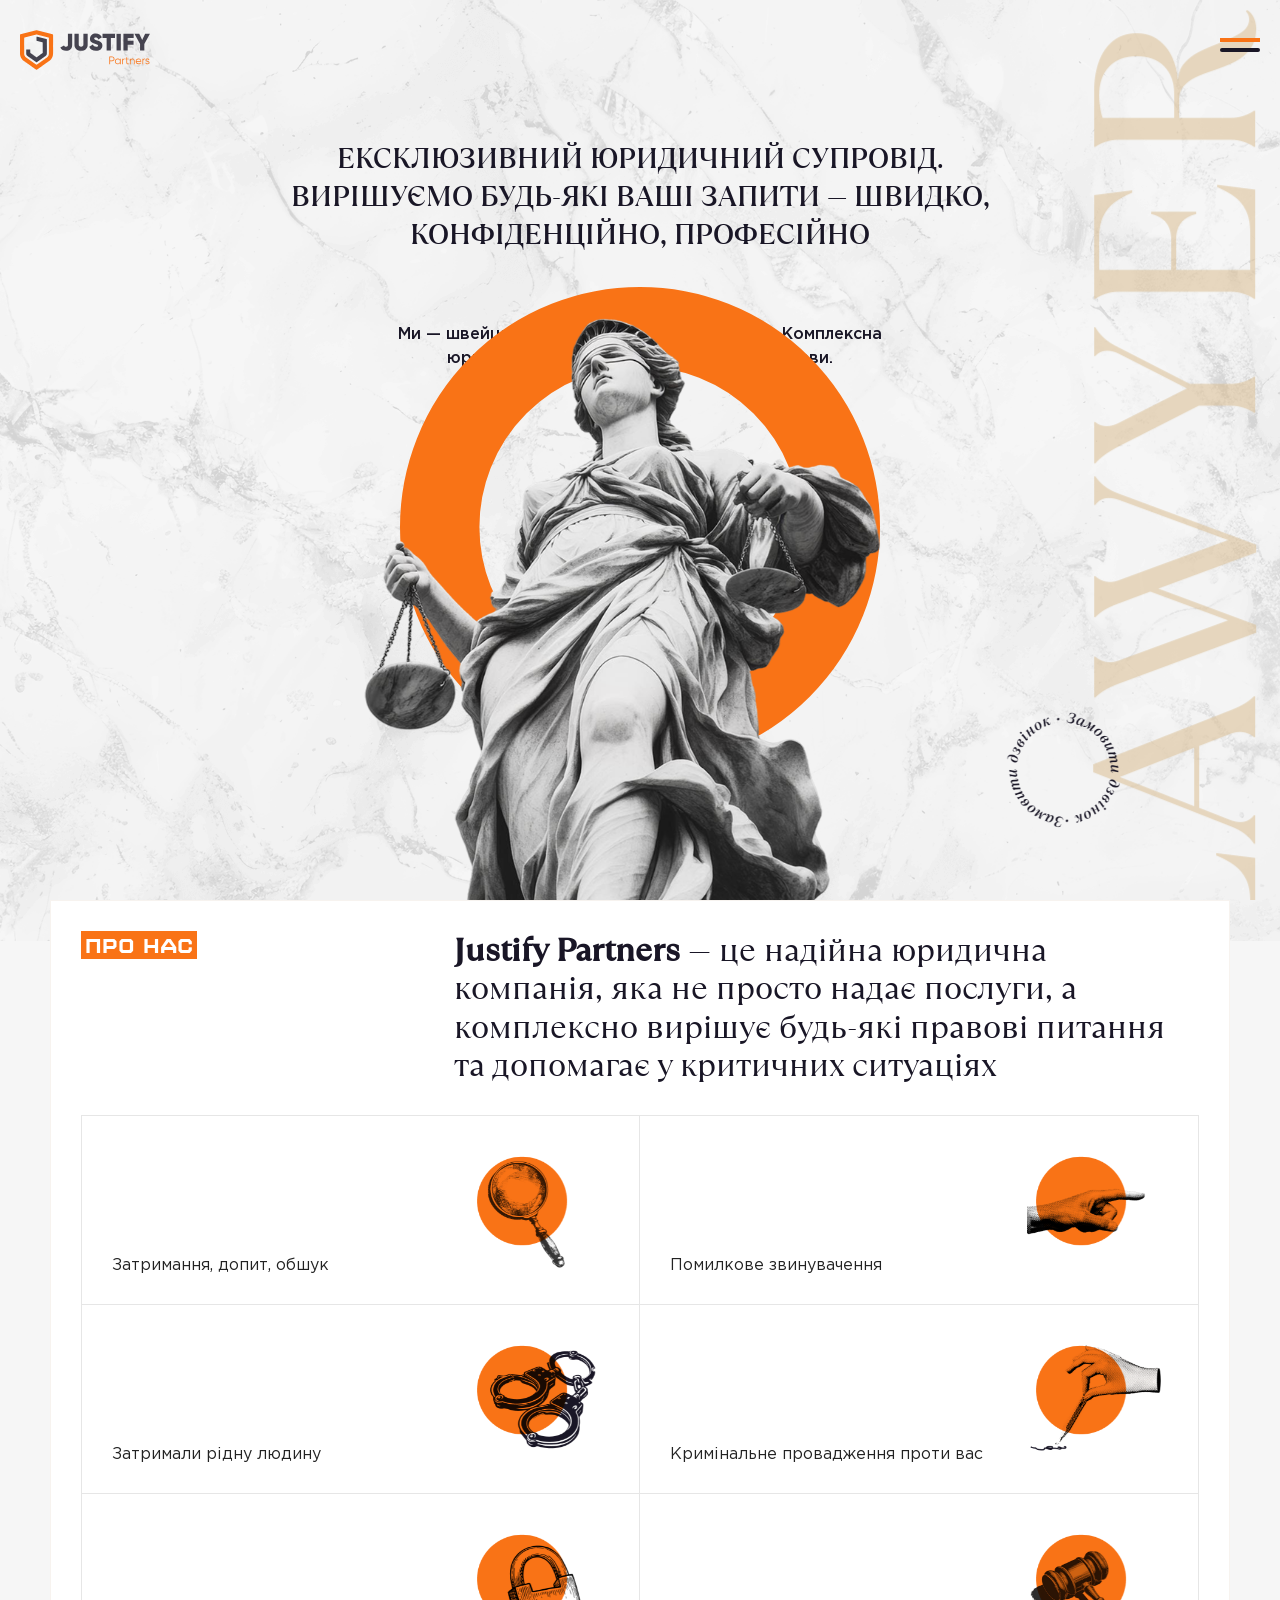
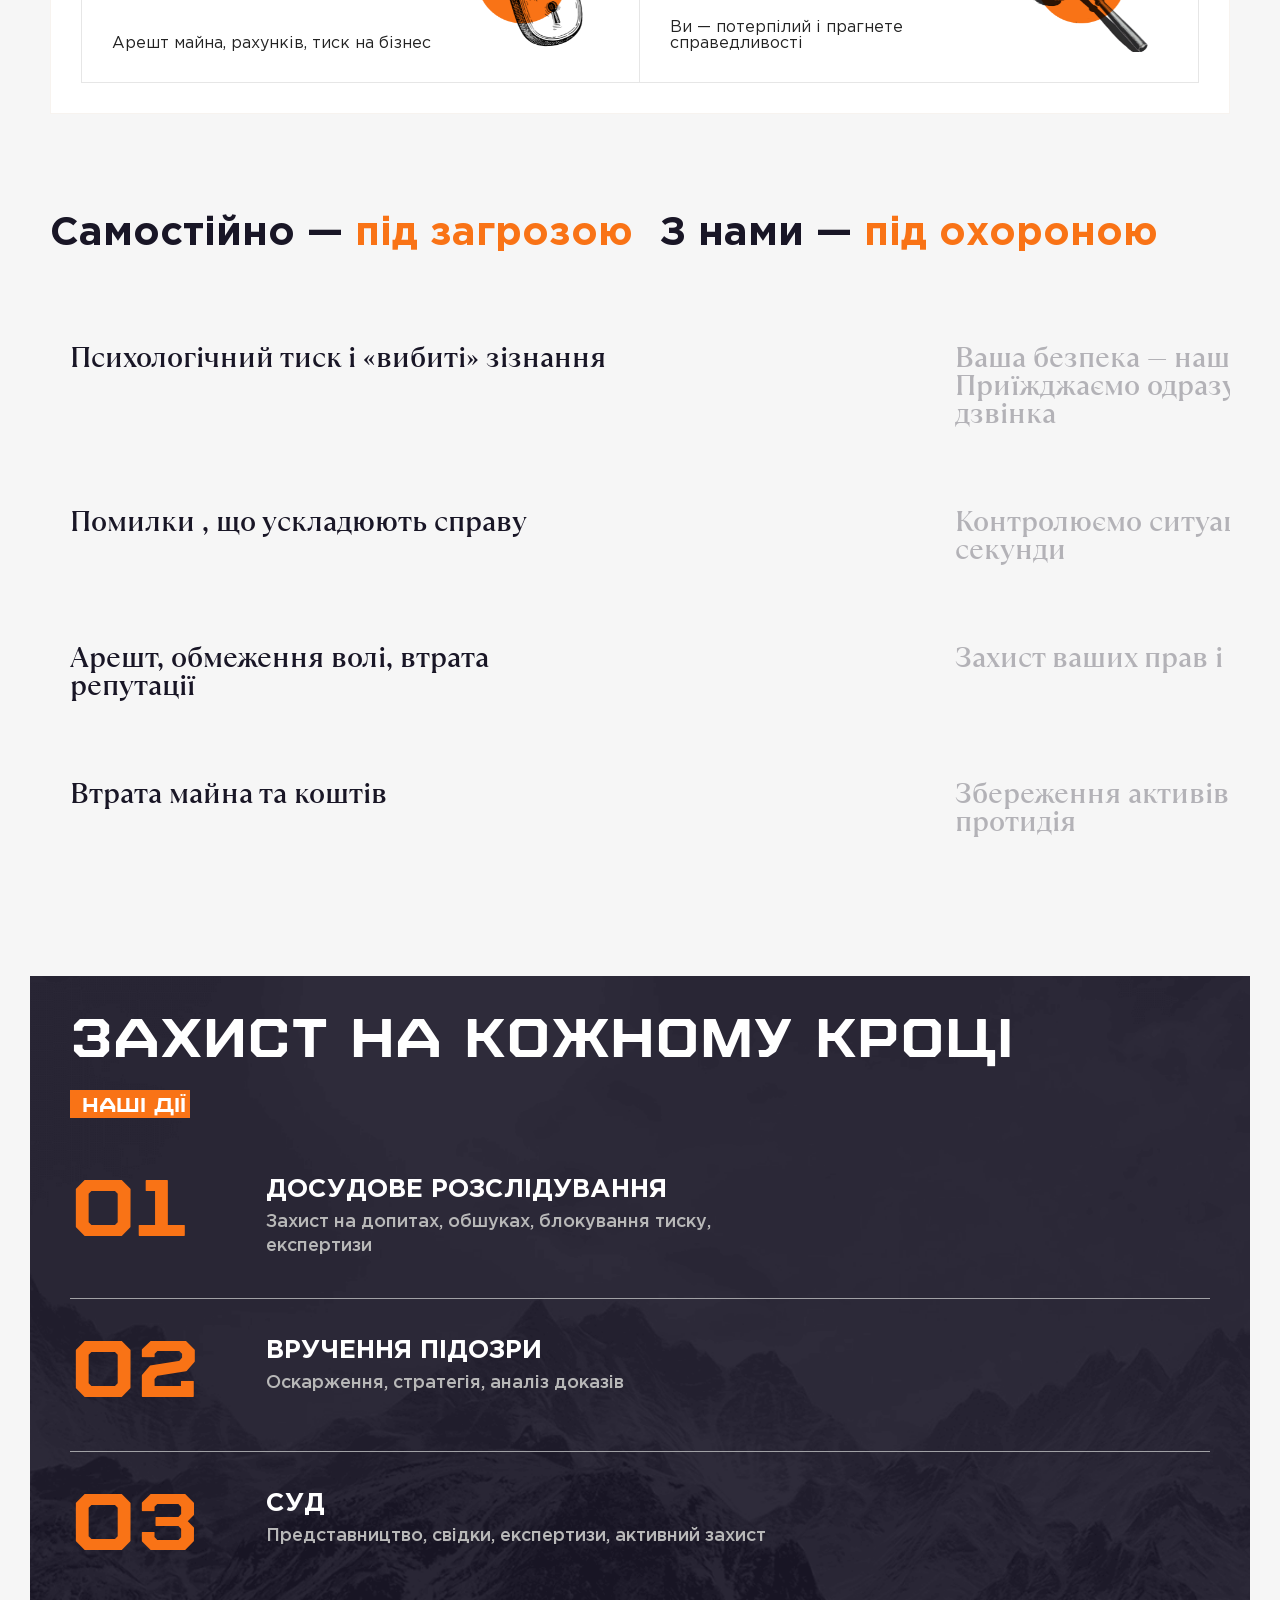
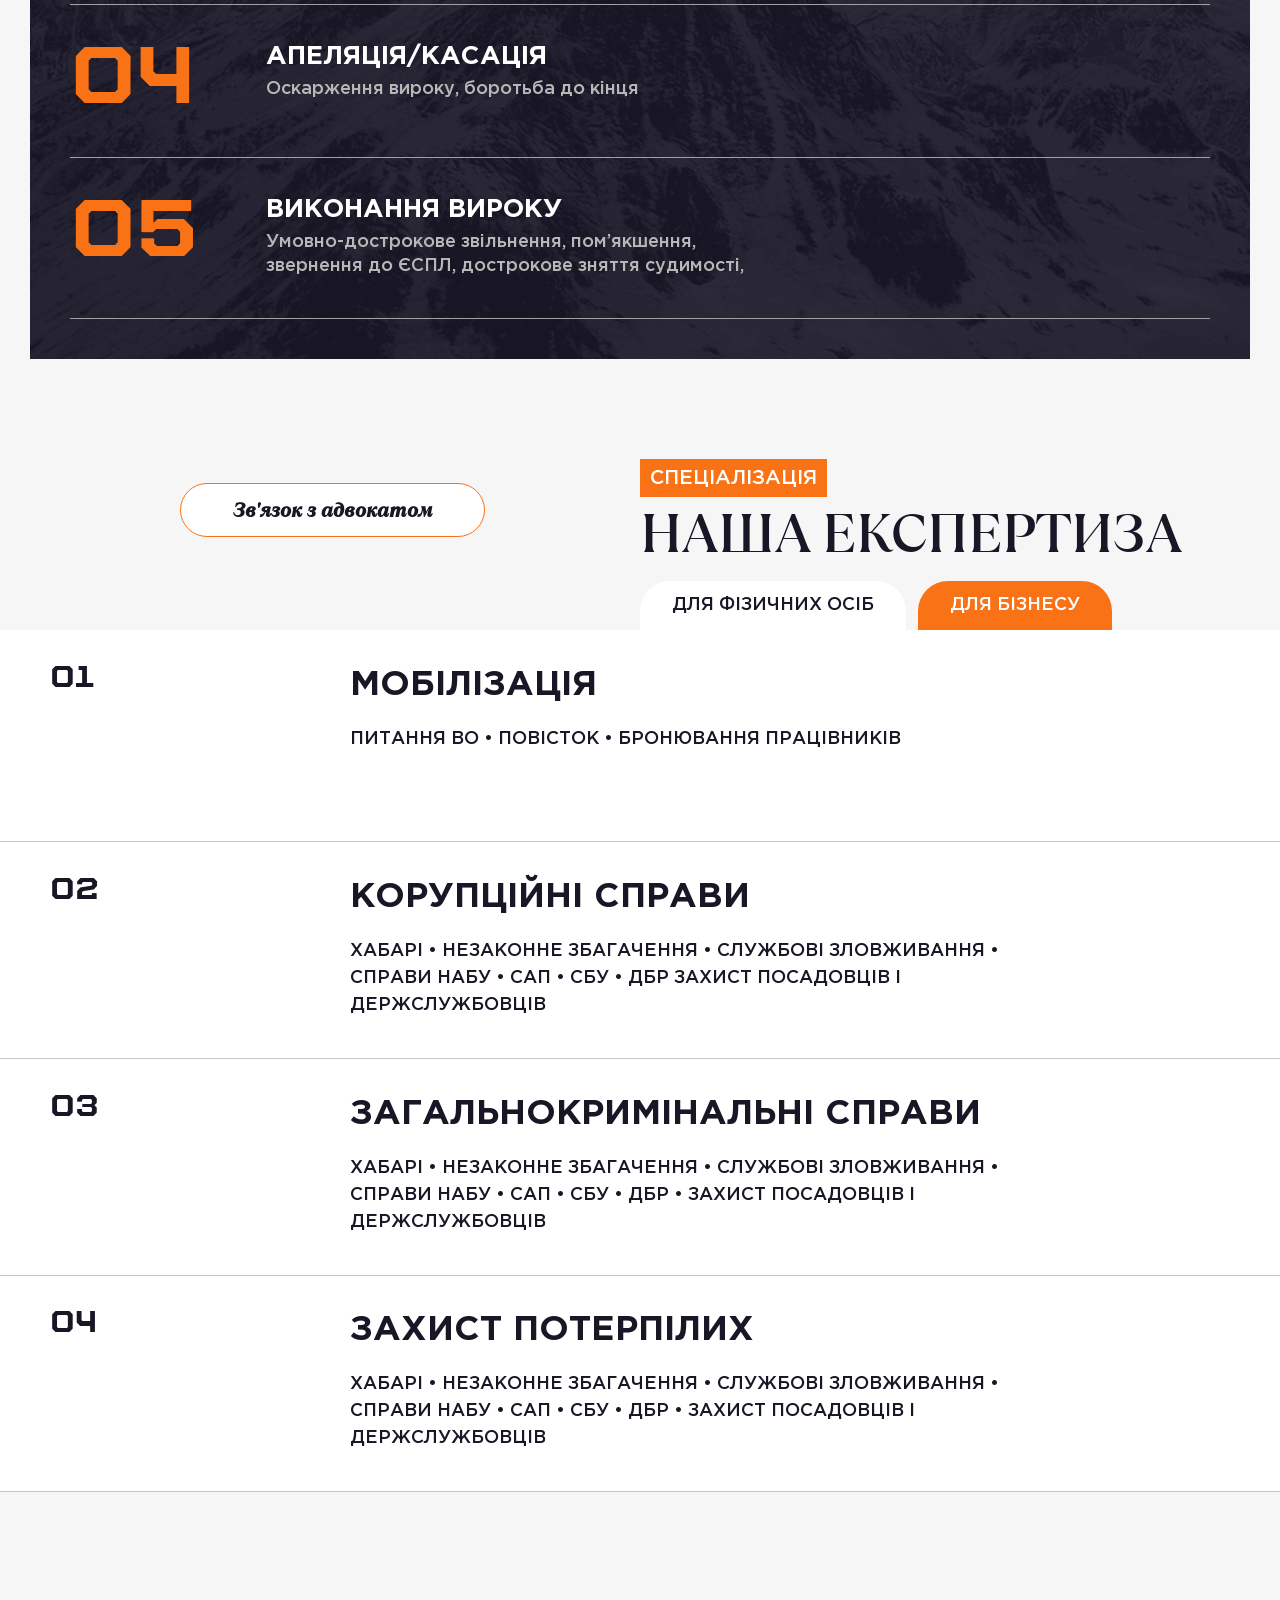
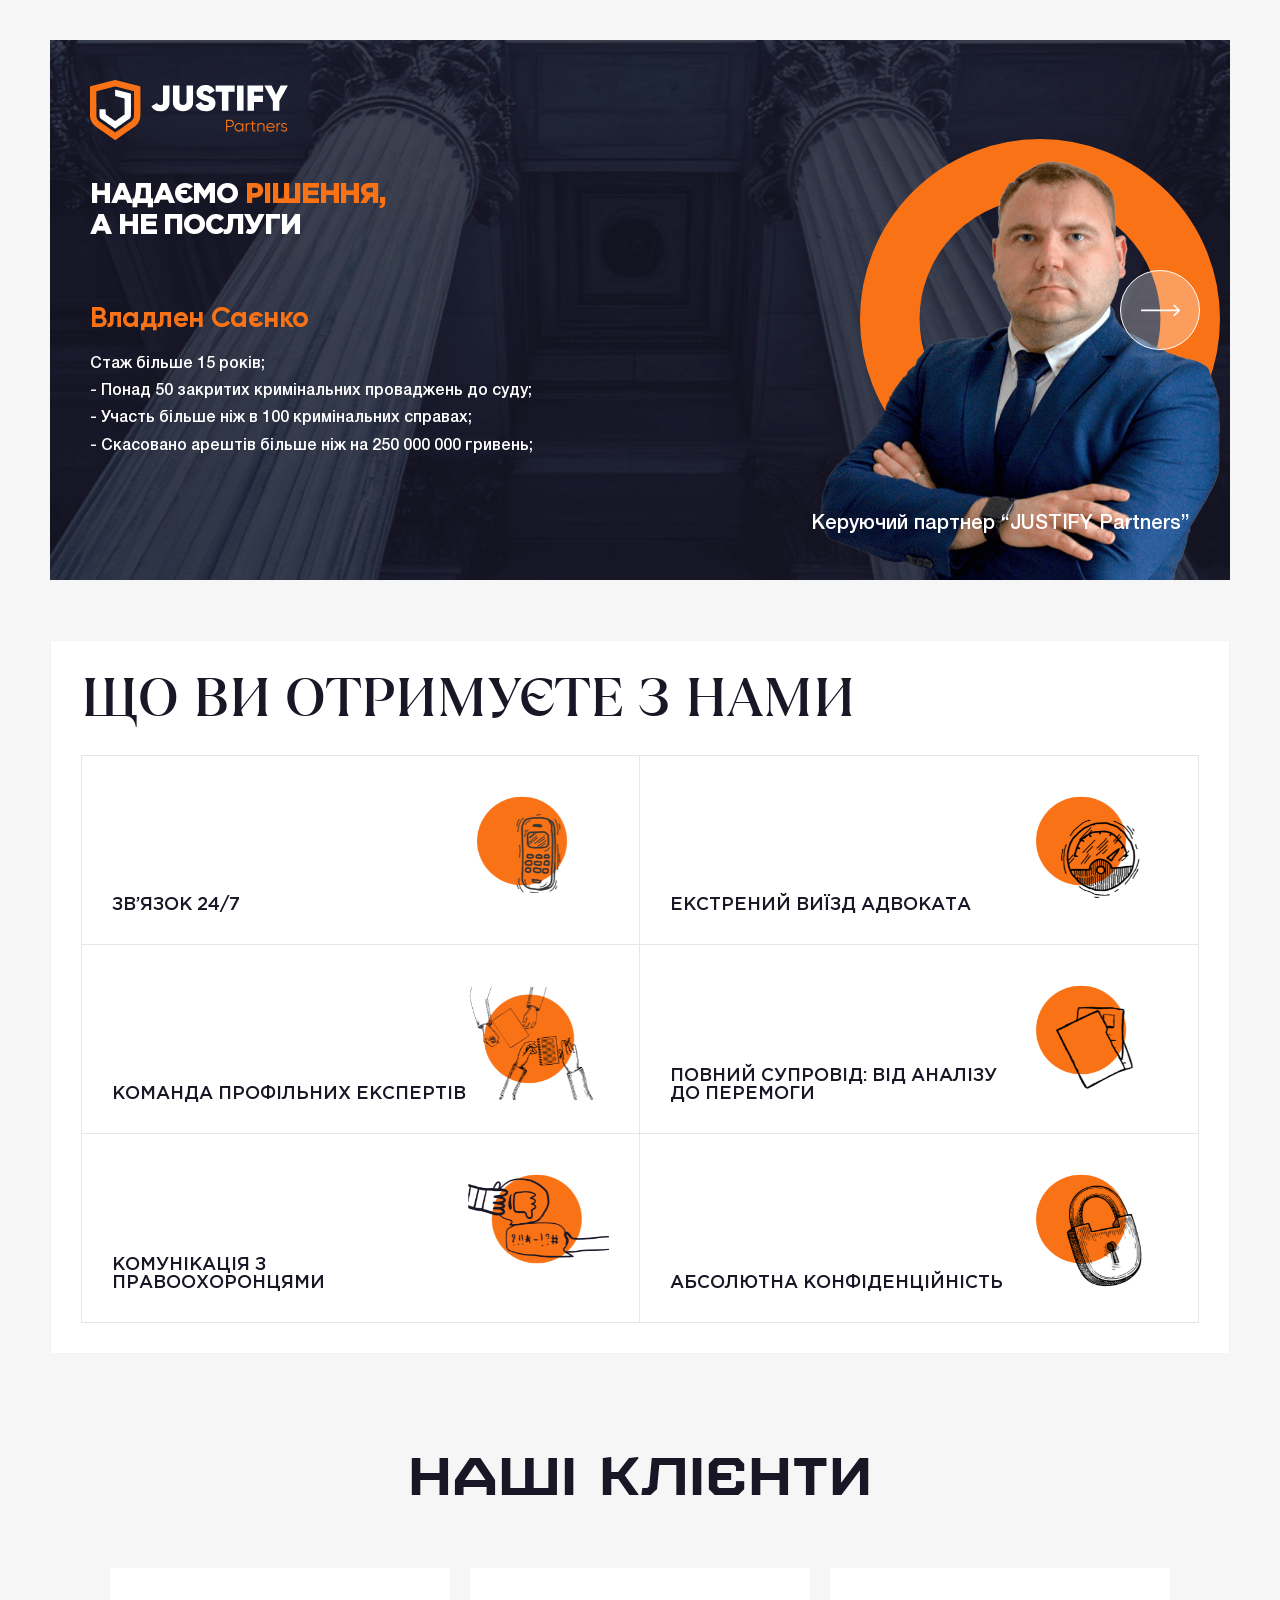
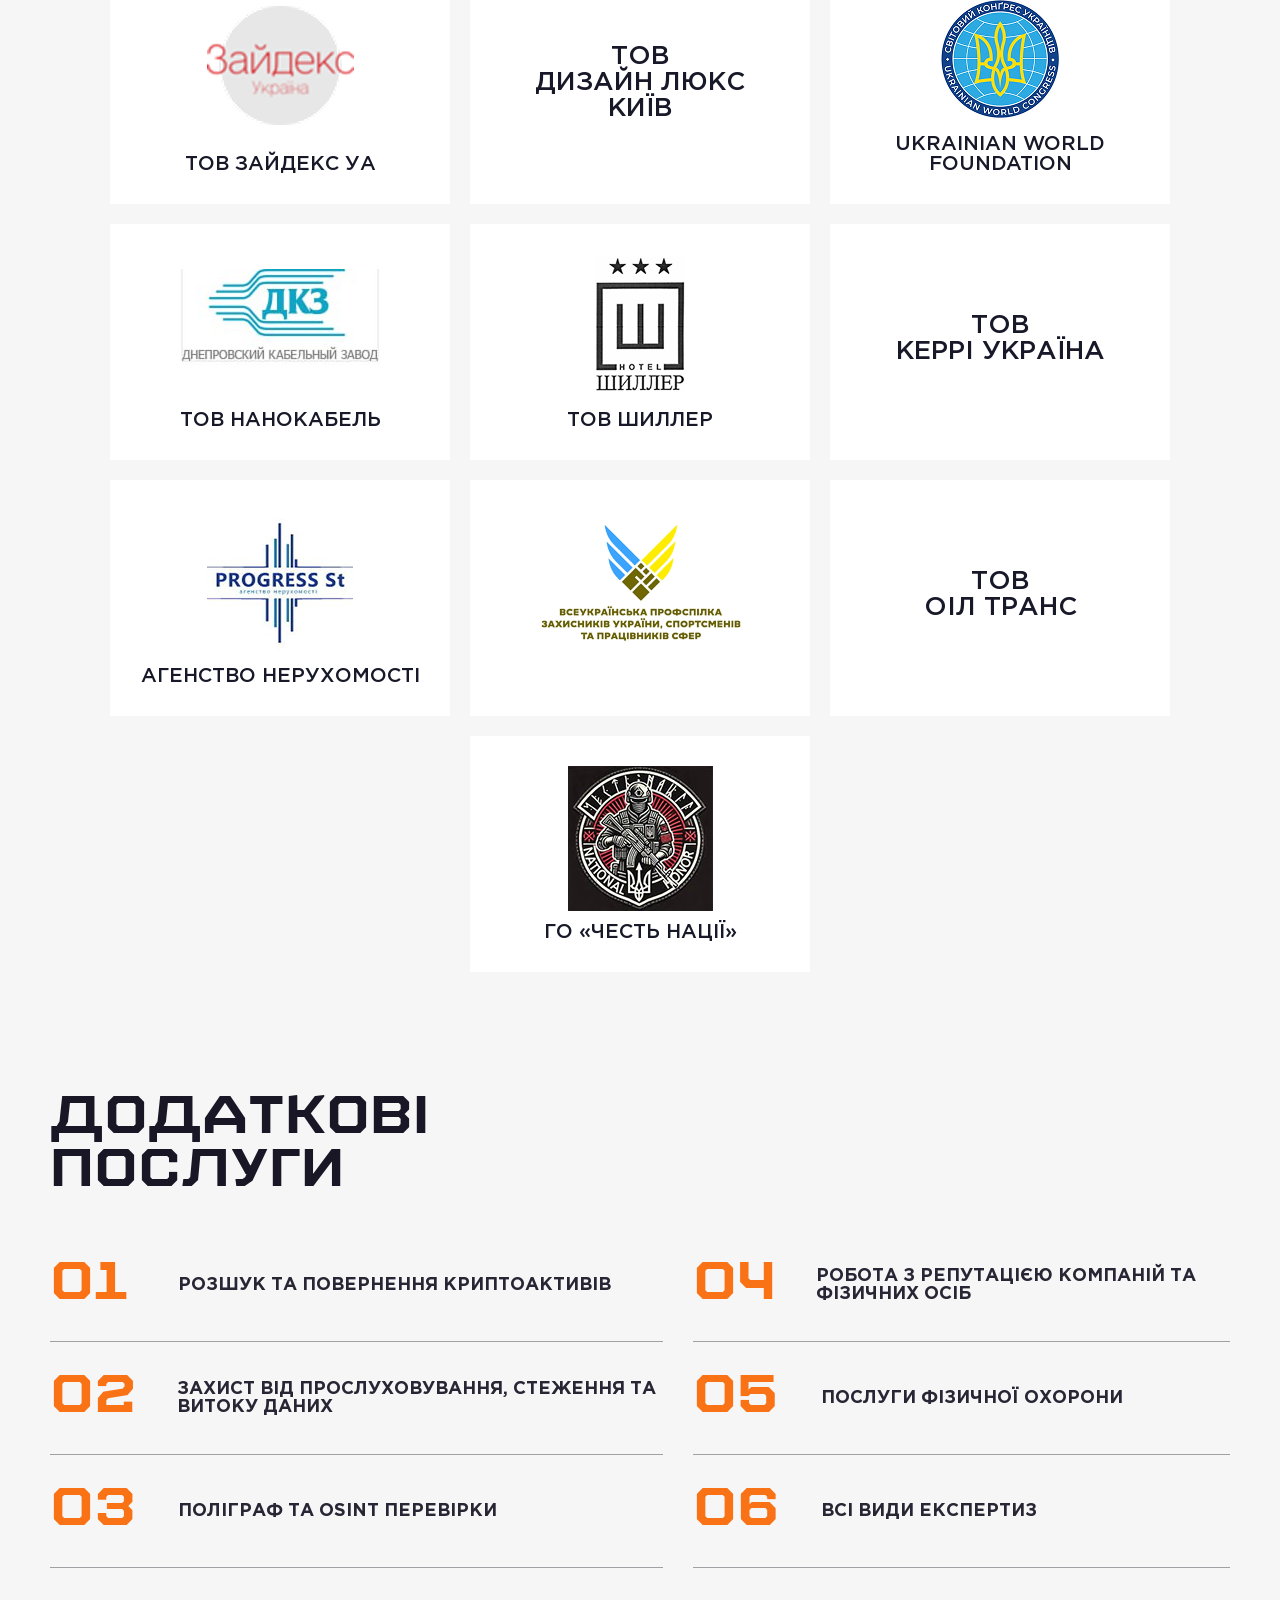
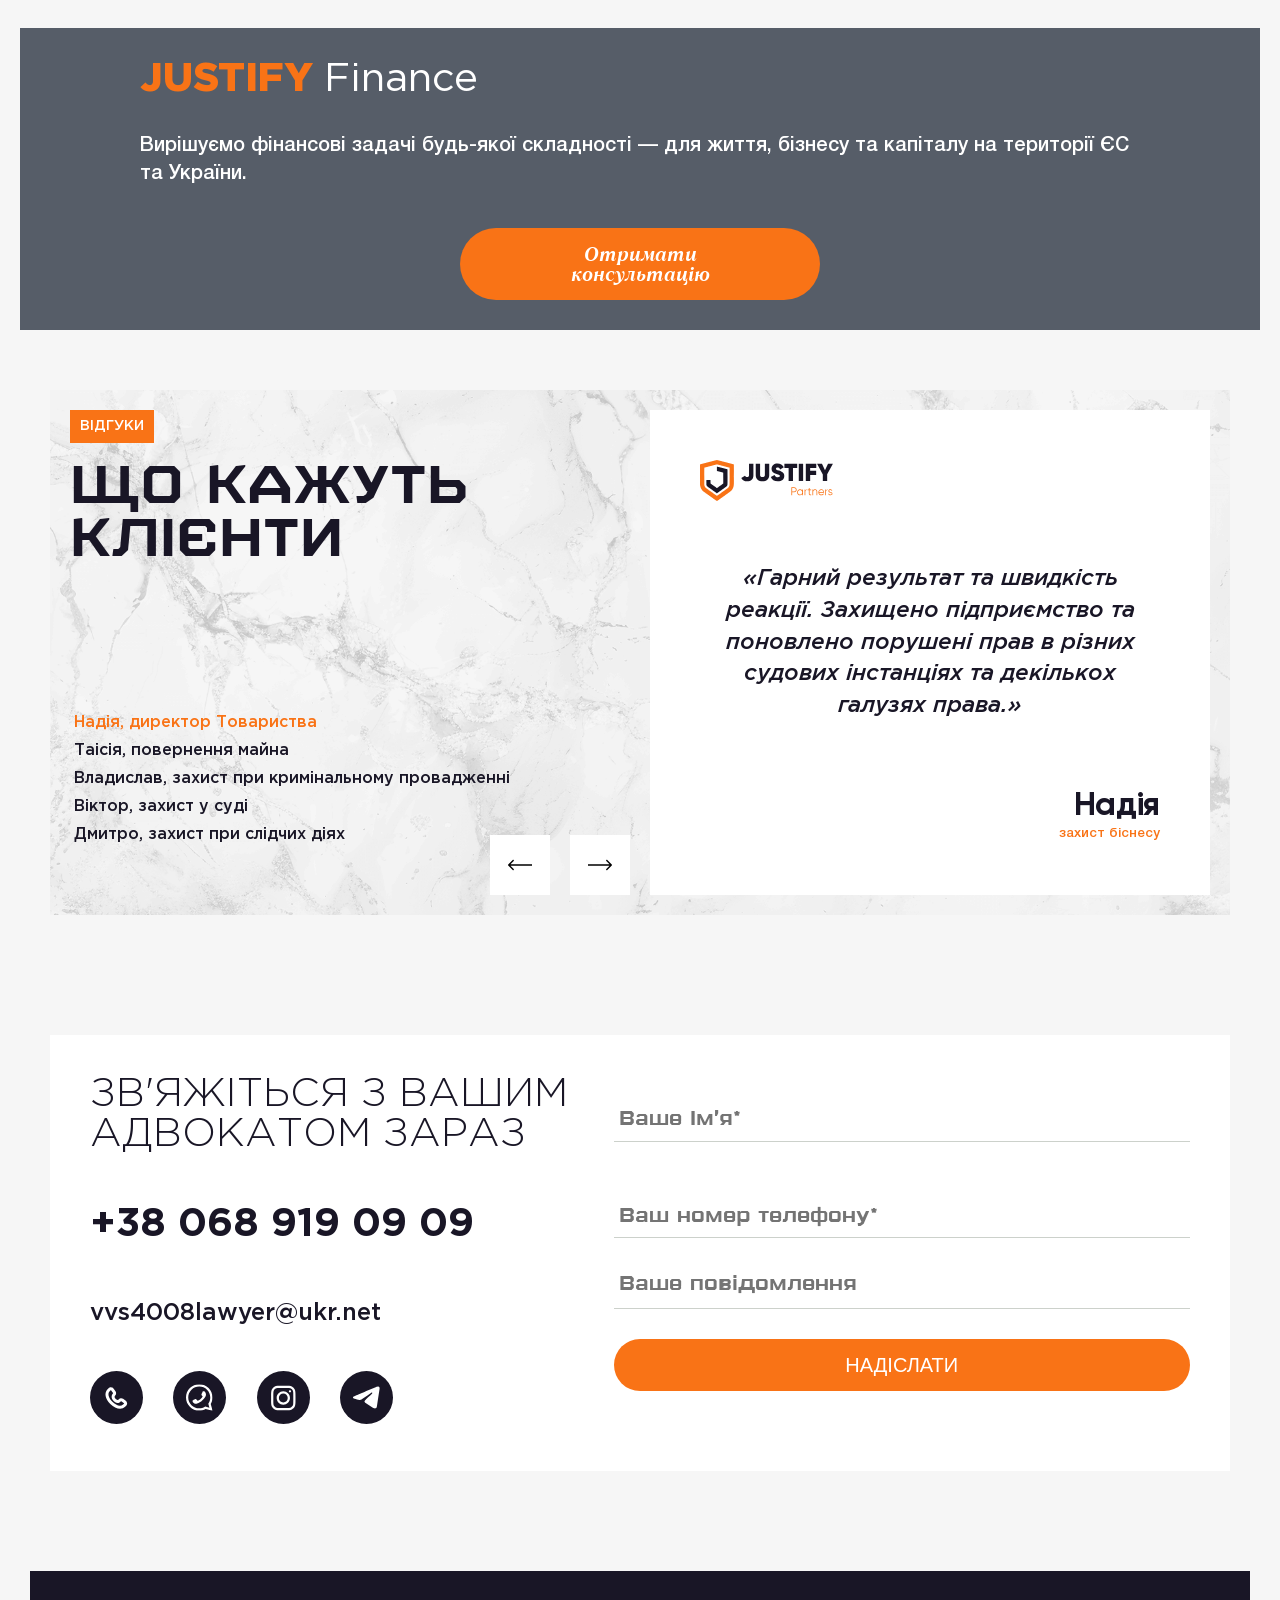
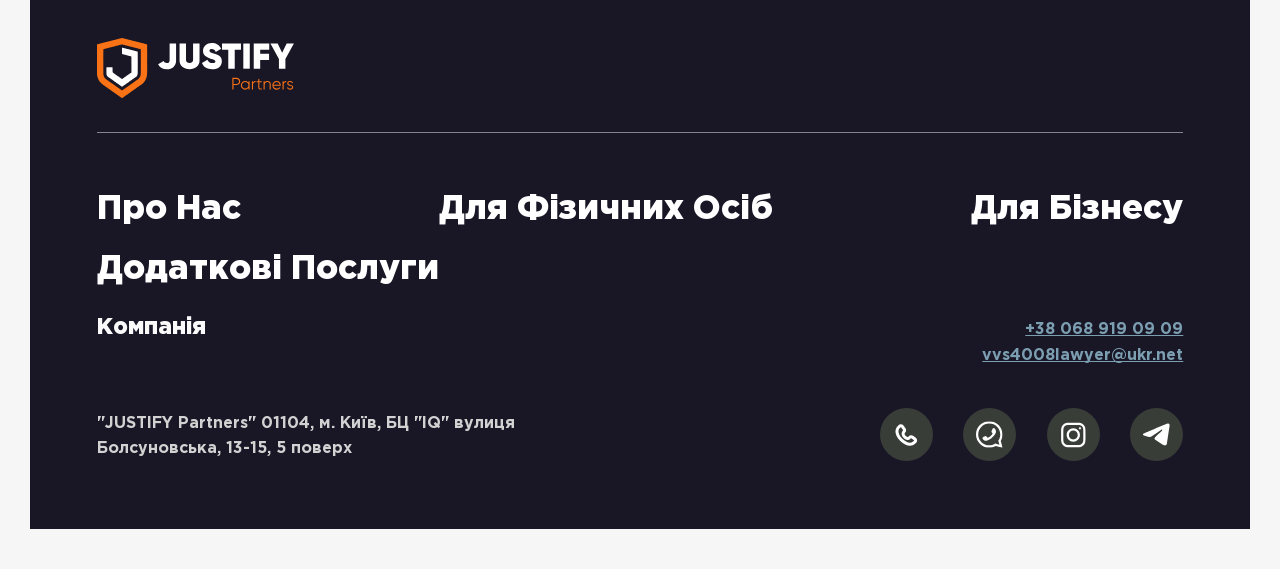
==== commit 21b4d2cd: "edit text, add php mailer" ====
--- a/index.html
+++ b/index.html
@@ -213,7 +213,7 @@
               data-delay=".8s"
               data-duration="0.8s"
             >
-              Ексклюзивний юридичний супровід Вирішуємо будь-які ваші запити —
+              Ексклюзивний юридичний супровід. Вирішуємо будь-які ваші запити —
               швидко, конфіденційно, професійно
             </h1>
 
@@ -589,6 +589,18 @@
               >
                 <div class="specialization-list__number">01</div>
                 <div class="specialization-list__box">
+                  <h4>Мобілізація</h4>
+                  <p>Питання ВО • повісток • бронювання працівників</p>
+                </div>
+              </li>
+              <li
+                class="specialization-list__item fade-up"
+                data-animation="fade-up"
+                data-delay=".4s"
+                data-duration="0.8s"
+              >
+                <div class="specialization-list__number">02</div>
+                <div class="specialization-list__box">
                   <h4>Корупційні справи</h4>
                   <p>
                     Хабарі • незаконне збагачення • службові зловживання •
@@ -597,29 +609,14 @@
                   </p>
                 </div>
               </li>
-              <!-- <li
+
+              <li
                 class="specialization-list__item fade-up"
                 data-animation="fade-up"
                 data-delay=".4s"
                 data-duration="0.8s"
               >
-                <div class="specialization-list__number">02</div>
-                <div class="specialization-list__box">
-                  <h4>Злочини проти бізнесу</h4>
-                  <p>
-                    Хабарі • незаконне збагачення • службові зловживання •
-                    Справи НАБУ • САП • СБУ • ДБР • Захист посадовців і
-                    держслужбовців
-                  </p>
-                </div>
-              </li> -->
-              <li
-                class="specialization-list__item fade-up"
-                data-animation="fade-up"
-                data-delay=".4s"
-                data-duration="0.8s"
-              >
-                <div class="specialization-list__number">02</div>
+                <div class="specialization-list__number">03</div>
                 <div class="specialization-list__box">
                   <h4>Загальнокримінальні справи</h4>
                   <p>
@@ -635,7 +632,7 @@
                 data-delay=".4s"
                 data-duration="0.8s"
               >
-                <div class="specialization-list__number">03</div>
+                <div class="specialization-list__number">04</div>
                 <div class="specialization-list__box">
                   <h4>Захист потерпілих</h4>
                   <p>
@@ -752,18 +749,7 @@
                   </p>
                 </div>
               </li>
-              <li
-                class="specialization-list__item fade-up"
-                data-animation="fade-up"
-                data-delay=".4s"
-                data-duration="0.8s"
-              >
-                <div class="specialization-list__number">08</div>
-                <div class="specialization-list__box">
-                  <h4>Мобілізація</h4>
-                  <p>Питання ВО • повісток • бронювання працівників</p>
-                </div>
-              </li>
+
               <li
                 class="specialization-list__item fade-up"
                 data-animation="fade-up"
@@ -1668,6 +1654,10 @@
               </label>
 
               <button class="contact-form__btn btn btn-reset">Надіслати</button>
+              <div
+                id="form-status"
+                style="margin-top: 10px; font-weight: 500"
+              ></div>
             </form>
           </div>
         </div>
@@ -1919,11 +1909,10 @@
     </footer>
 
     <script src="https://cdn.jsdelivr.net/npm/swiper@11/swiper-bundle.min.js"></script>
-
+    <script src="js/animation.js"></script>
     <script src="js/main.js"></script>
     <script src="js/validation-fom.js"></script>
     <script src="js/swiper.js"></script>
-
-    <script src="js/animation.js"></script>
+    <script src="js/sendmail.js"></script>
   </body>
 </html>
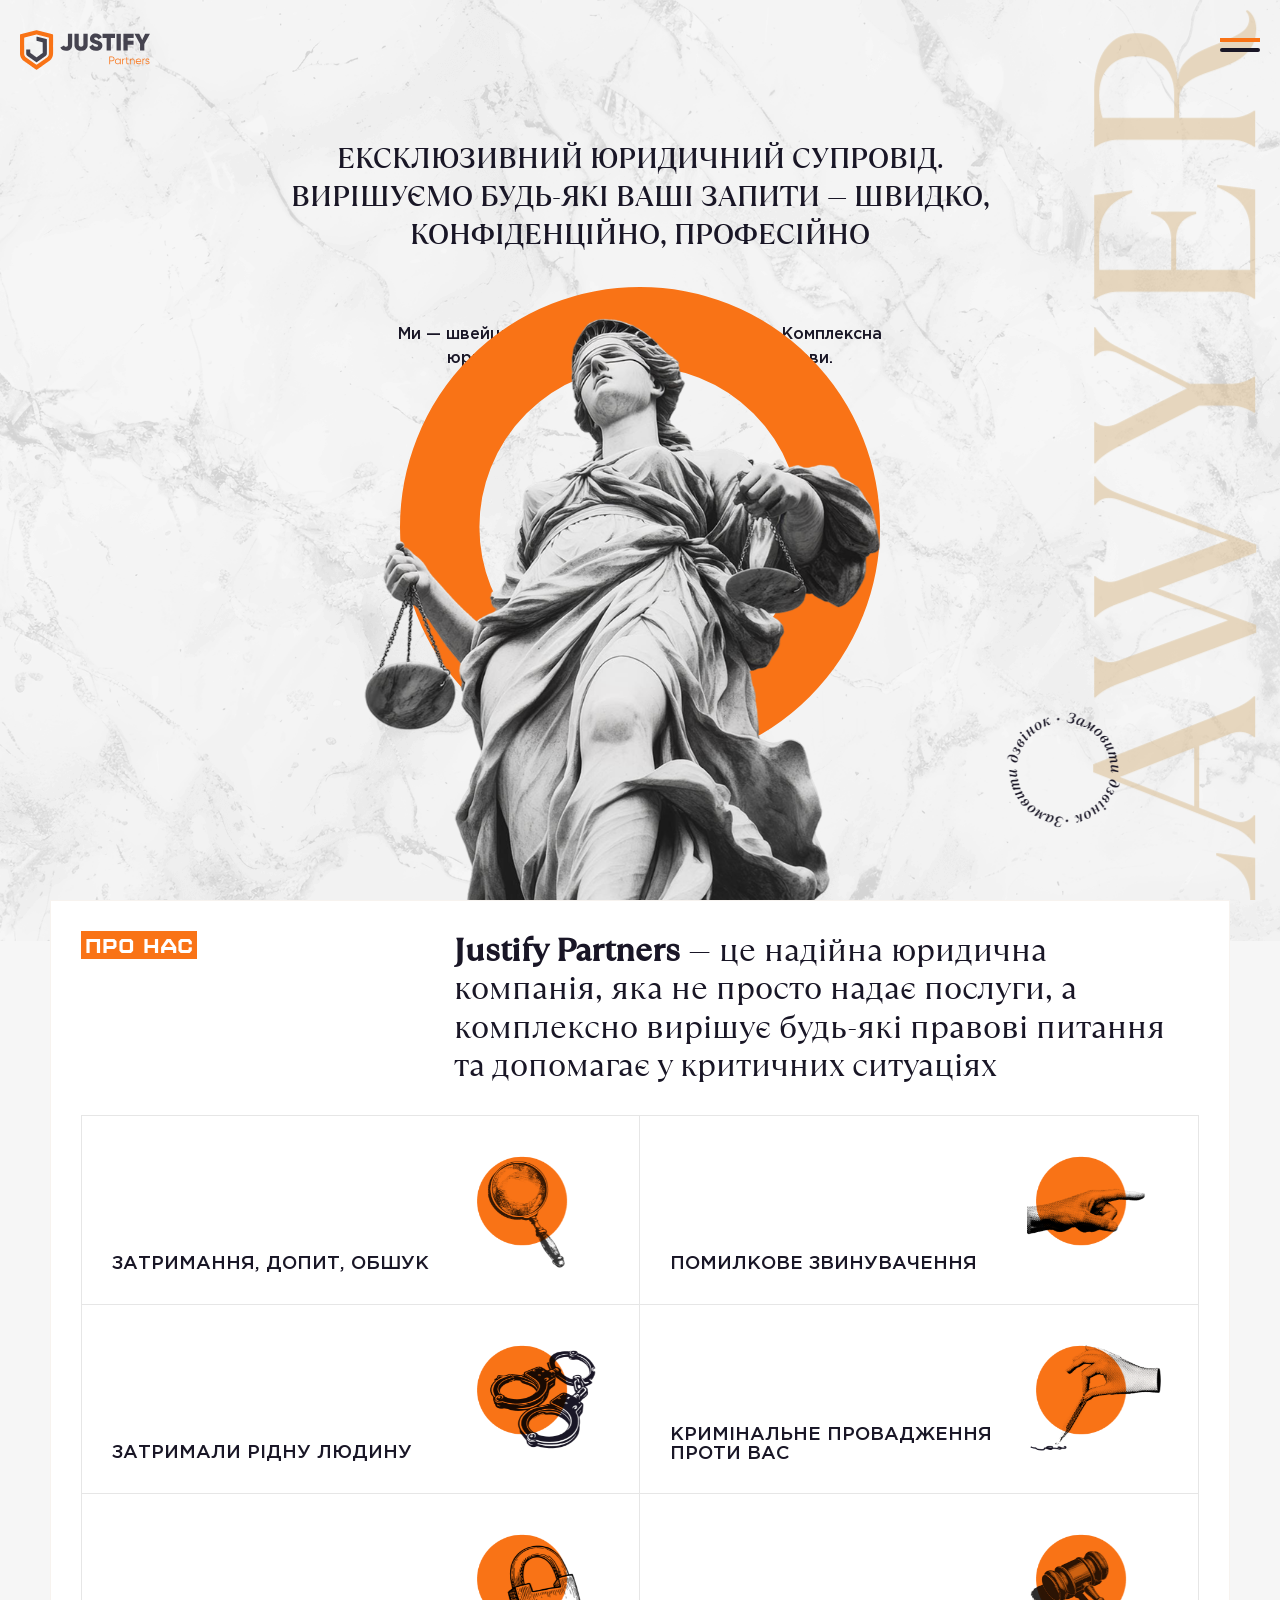
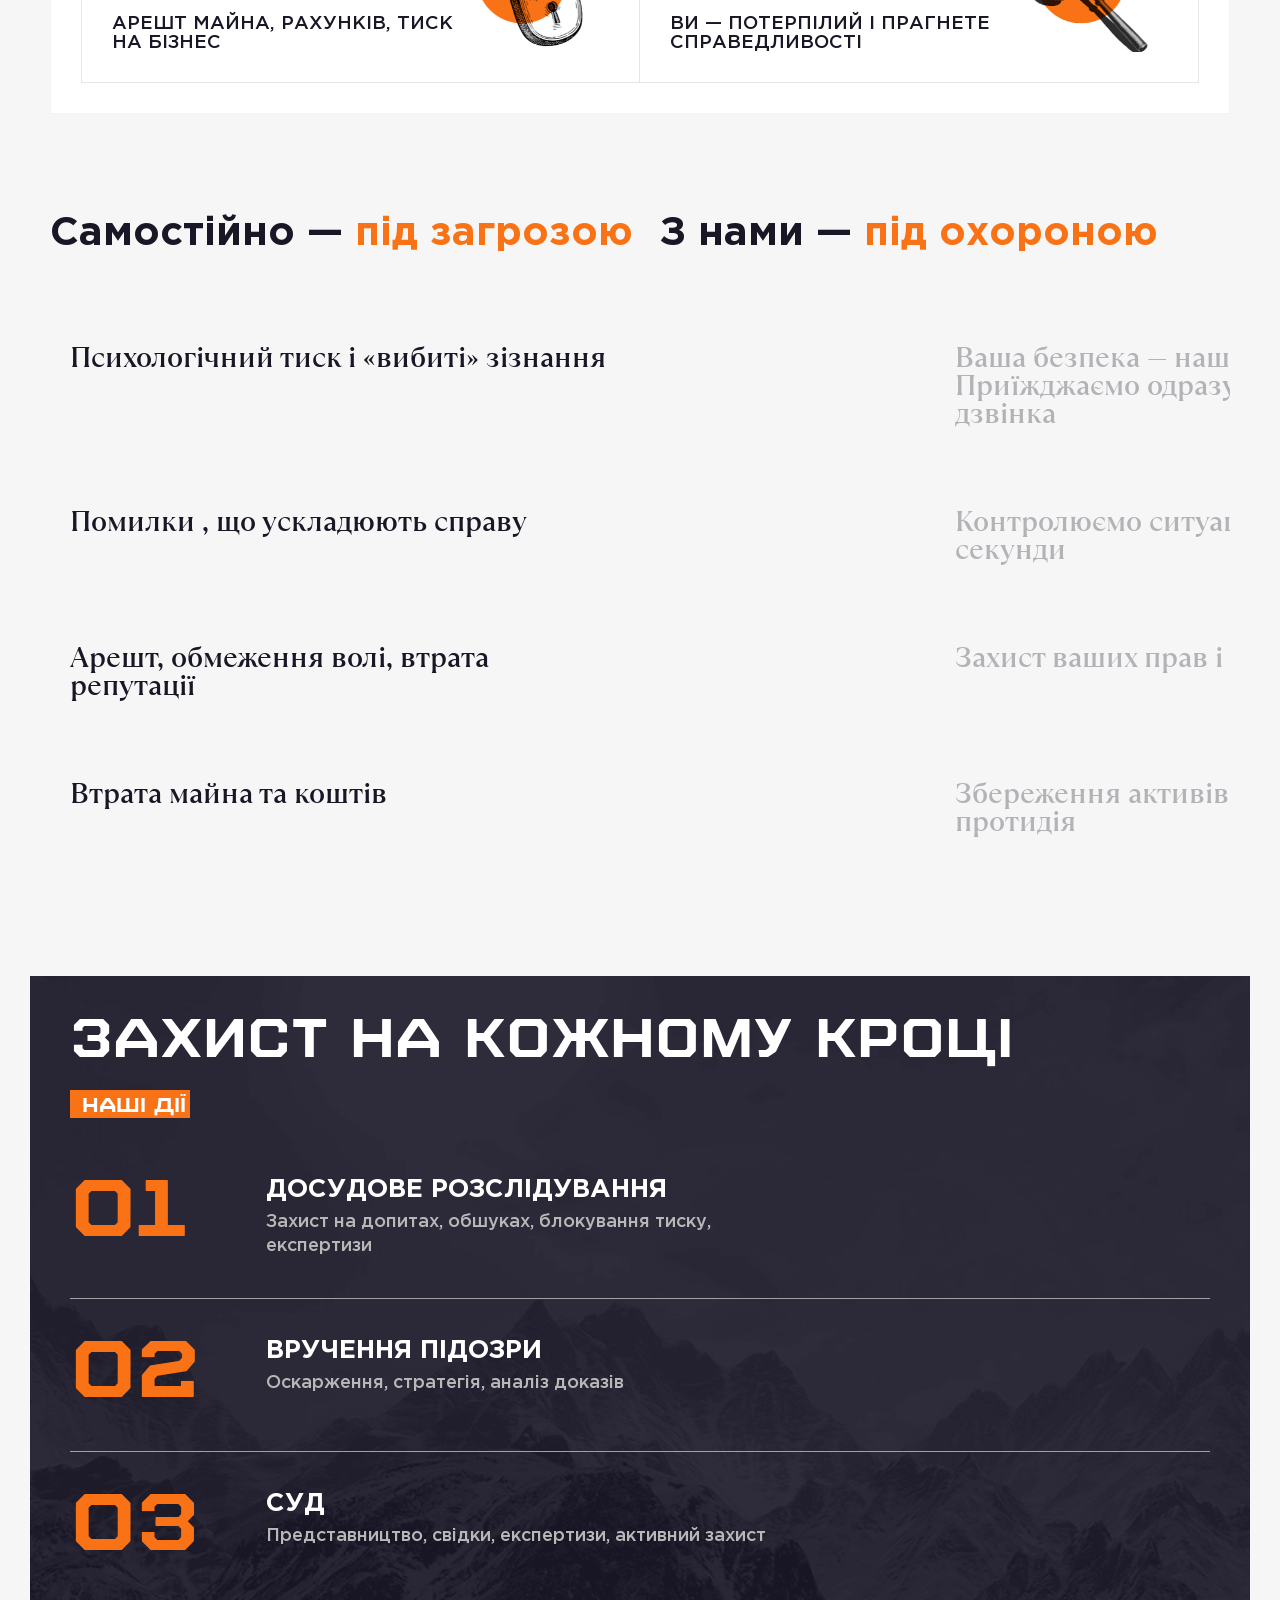
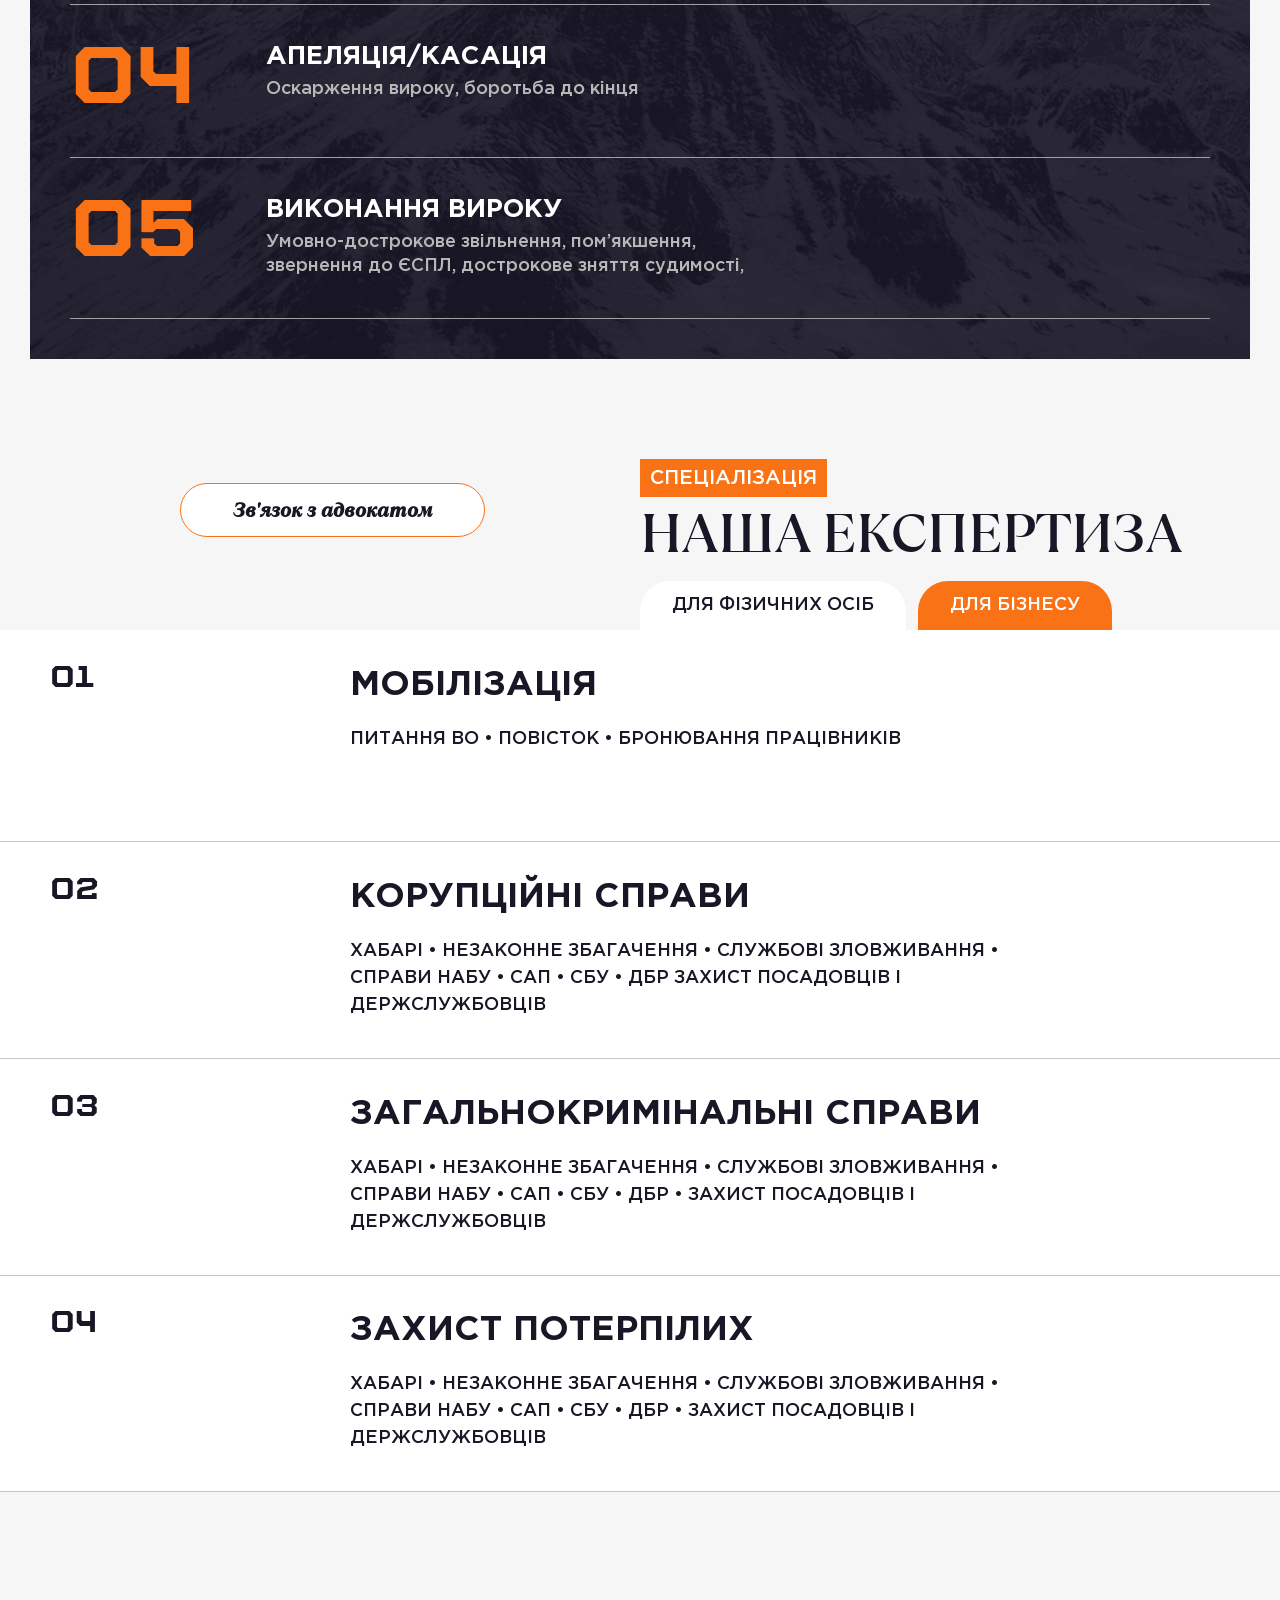
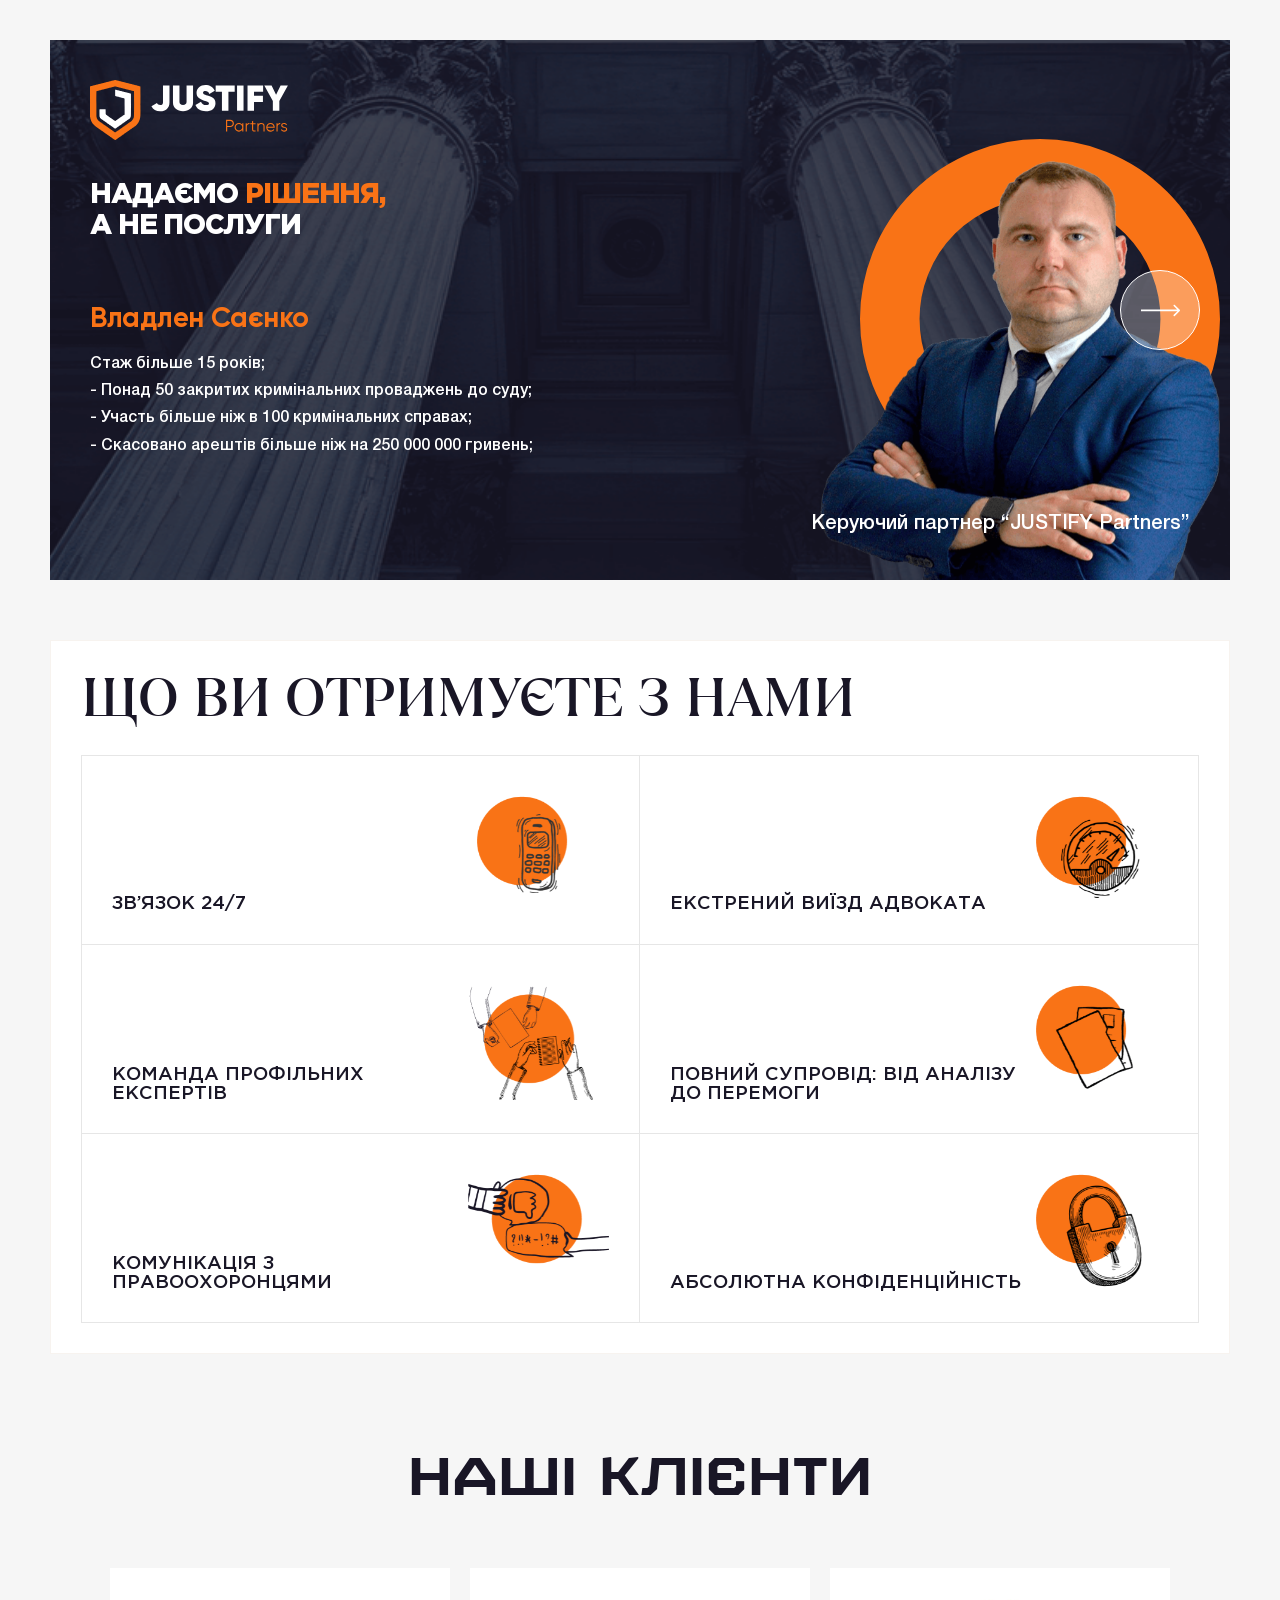
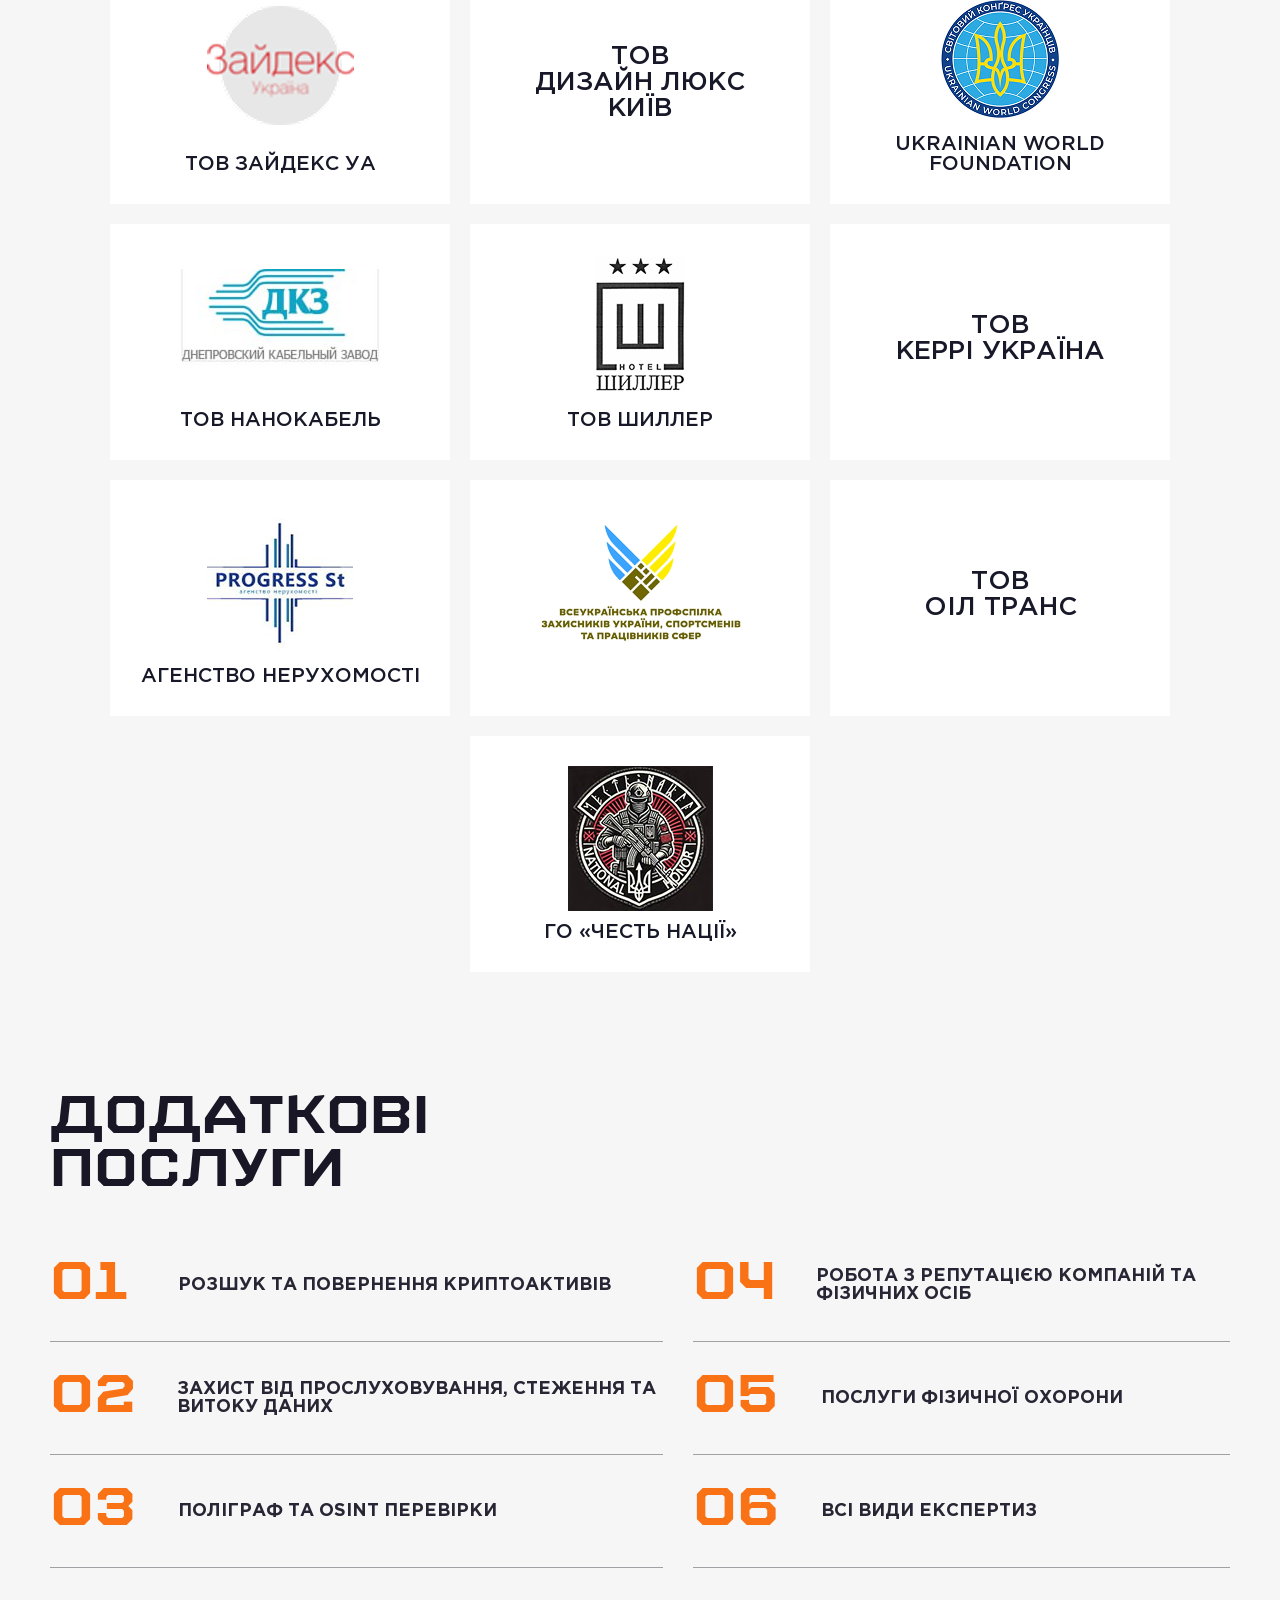
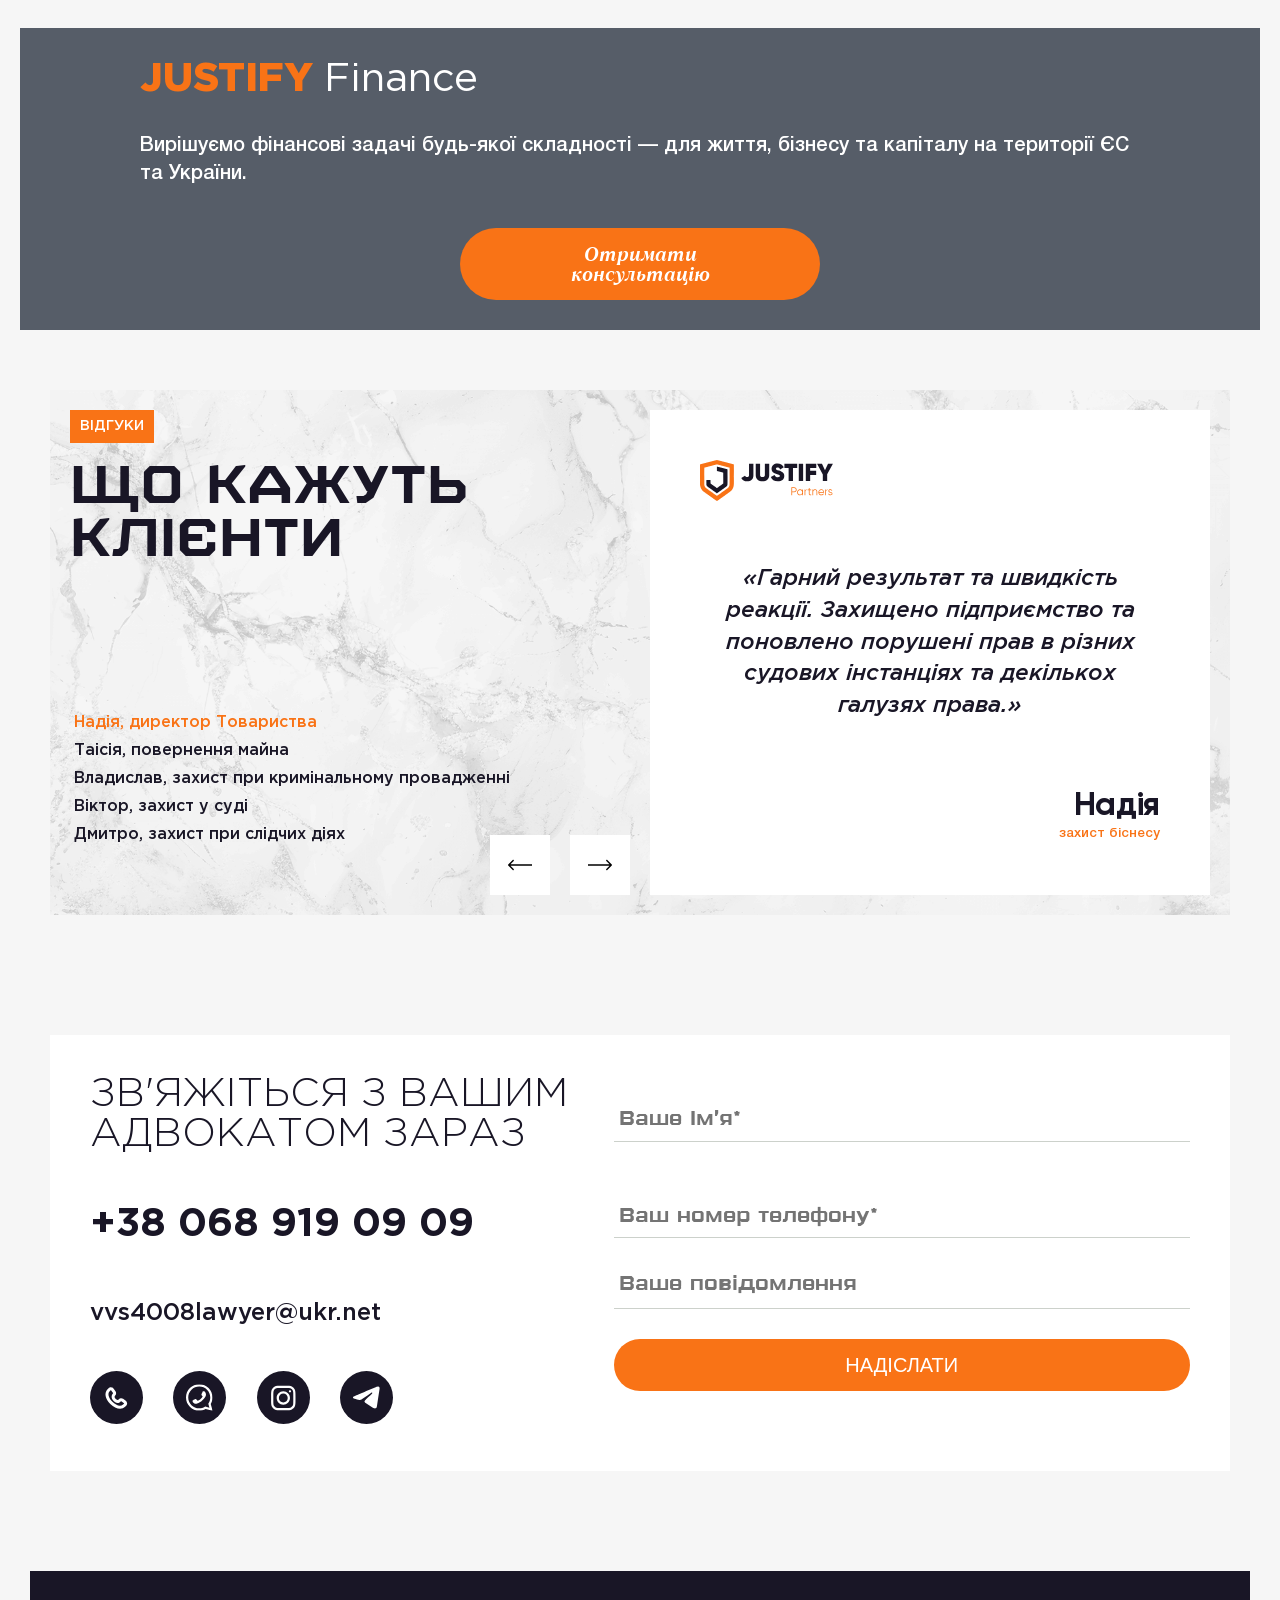
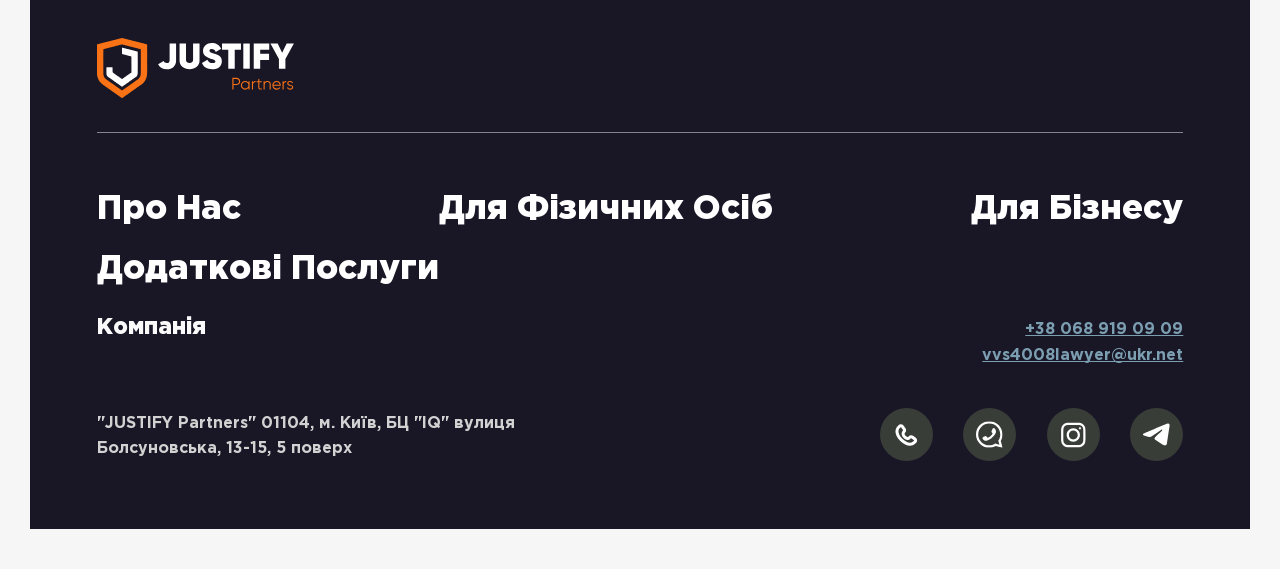
==== commit c474f90b: "fix list bug" ====
--- a/index.html
+++ b/index.html
@@ -1012,14 +1012,14 @@
           </h2>
           <ul class="situations-list list-reset">
             <li>
-              <h3
+              <span
                 class="zoom-in"
                 data-animation="zoom-in"
                 data-delay=".4s"
                 data-duration="0.8s"
               >
                 Зв’язок 24/7
-              </h3>
+              </span>
               <img
                 class="zoom-in"
                 src="images/icons/features-7.png"
@@ -1030,14 +1030,14 @@
               />
             </li>
             <li>
-              <h3
+              <span
                 class="zoom-in"
                 data-animation="zoom-in"
                 data-delay=".4s"
                 data-duration="0.8s"
               >
                 Екстрений виїзд адвоката
-              </h3>
+              </span>
               <img
                 class="zoom-in"
                 src="images/icons/features-8.png"
@@ -1048,14 +1048,14 @@
               />
             </li>
             <li>
-              <h3
+              <span
                 class="zoom-in"
                 data-animation="zoom-in"
                 data-delay=".4s"
                 data-duration="0.8s"
               >
                 Команда профільних експертів
-              </h3>
+              </span>
               <img
                 class="zoom-in"
                 src="images/icons/features-9.png"
@@ -1066,14 +1066,14 @@
               />
             </li>
             <li>
-              <h3
+              <span
                 class="zoom-in"
                 data-animation="zoom-in"
                 data-delay=".4s"
                 data-duration="0.8s"
               >
                 Повний супровід: від аналізу до перемоги
-              </h3>
+              </span>
               <img
                 class="zoom-in"
                 src="images/icons/features-10.png"
@@ -1084,14 +1084,14 @@
               />
             </li>
             <li>
-              <h3
+              <span
                 class="zoom-in"
                 data-animation="zoom-in"
                 data-delay=".4s"
                 data-duration="0.8s"
               >
                 Комунікація з правоохоронцями
-              </h3>
+              </span>
               <img
                 class="zoom-in"
                 src="images/icons/features-11.png"
@@ -1102,14 +1102,14 @@
               />
             </li>
             <li>
-              <h3
+              <span
                 class="zoom-in"
                 data-animation="zoom-in"
                 data-delay=".4s"
                 data-duration="0.8s"
               >
                 Абсолютна конфіденційність
-              </h3>
+              </span>
               <img
                 class="zoom-in"
                 src="images/icons/features-5.png"
--- a/css/style.css
+++ b/css/style.css
@@ -327,7 +327,7 @@
 .situations-list li:nth-of-type(5) {
   border-right: 1px solid #e6e6e6;
 }
-.situations-list h3 {
+.situations-list span {
   font-family: var(--font-family);
   font-weight: 500;
   font-size: 28px;
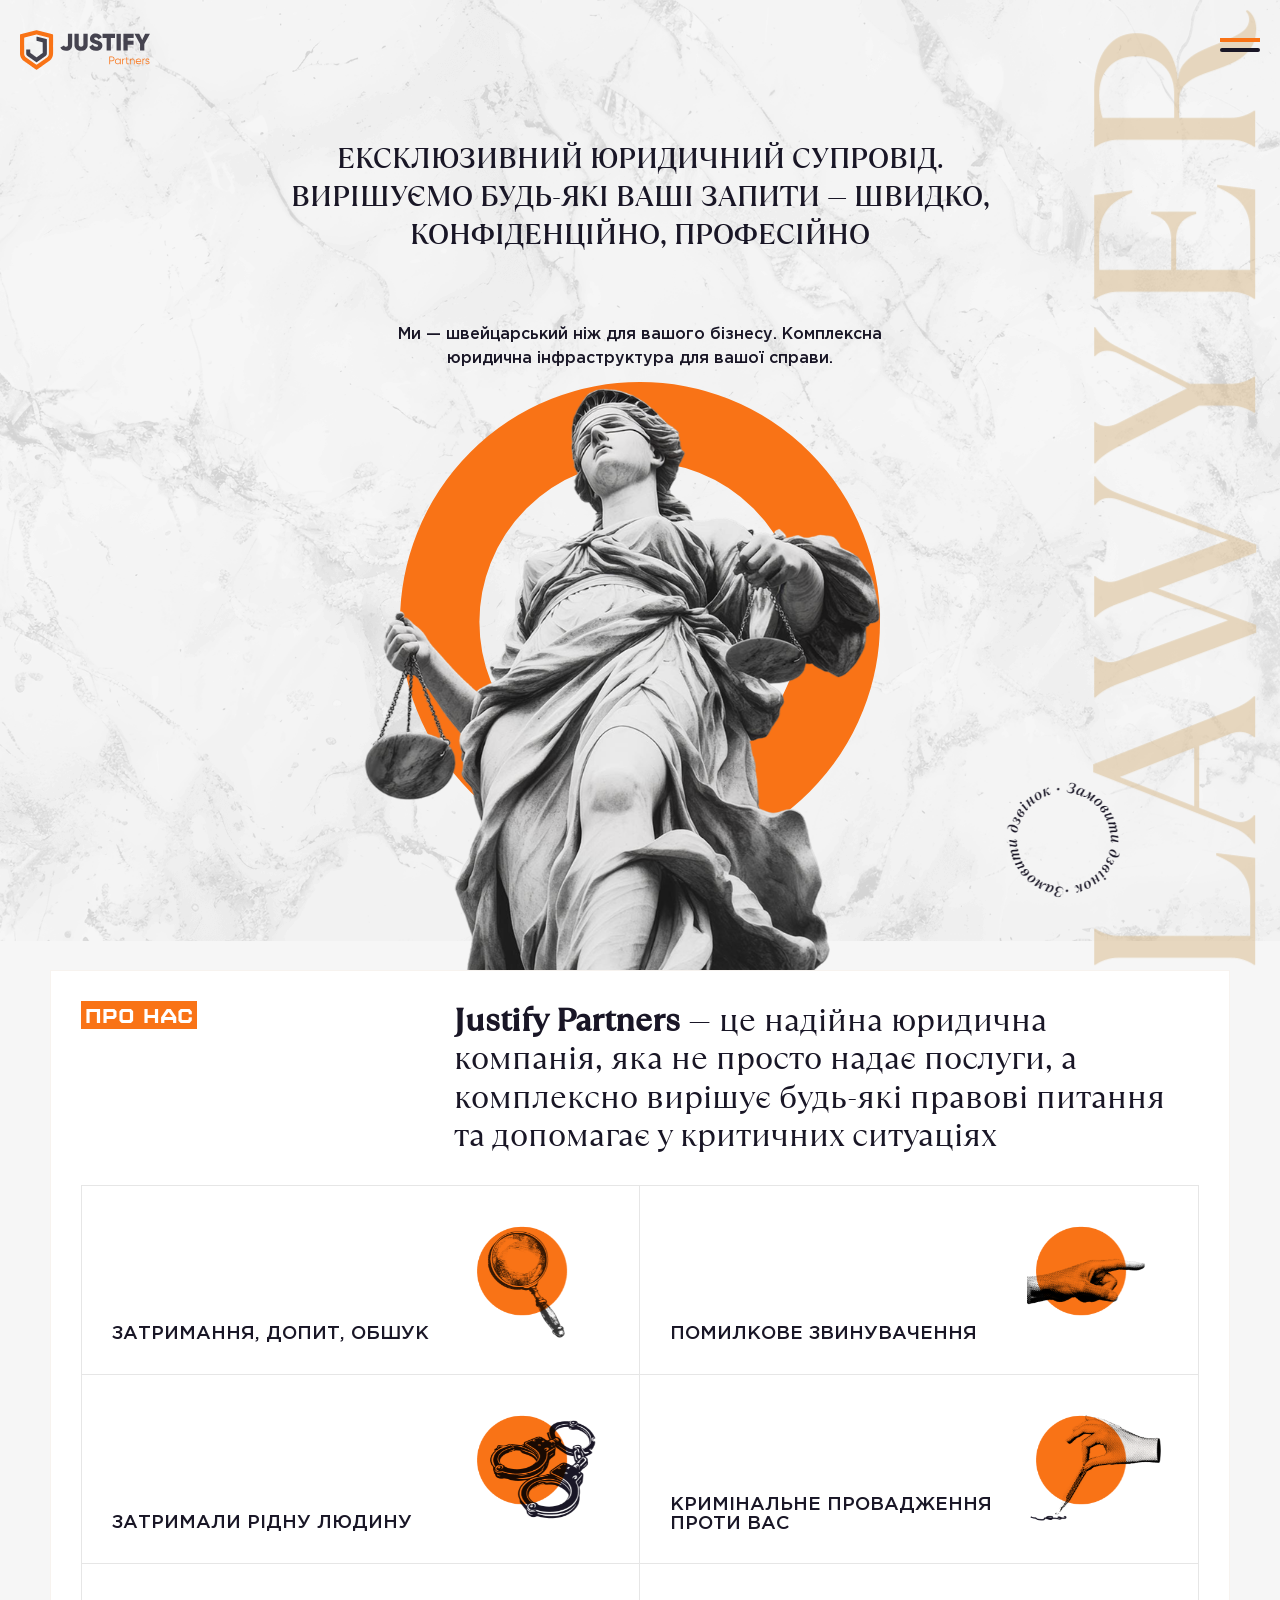
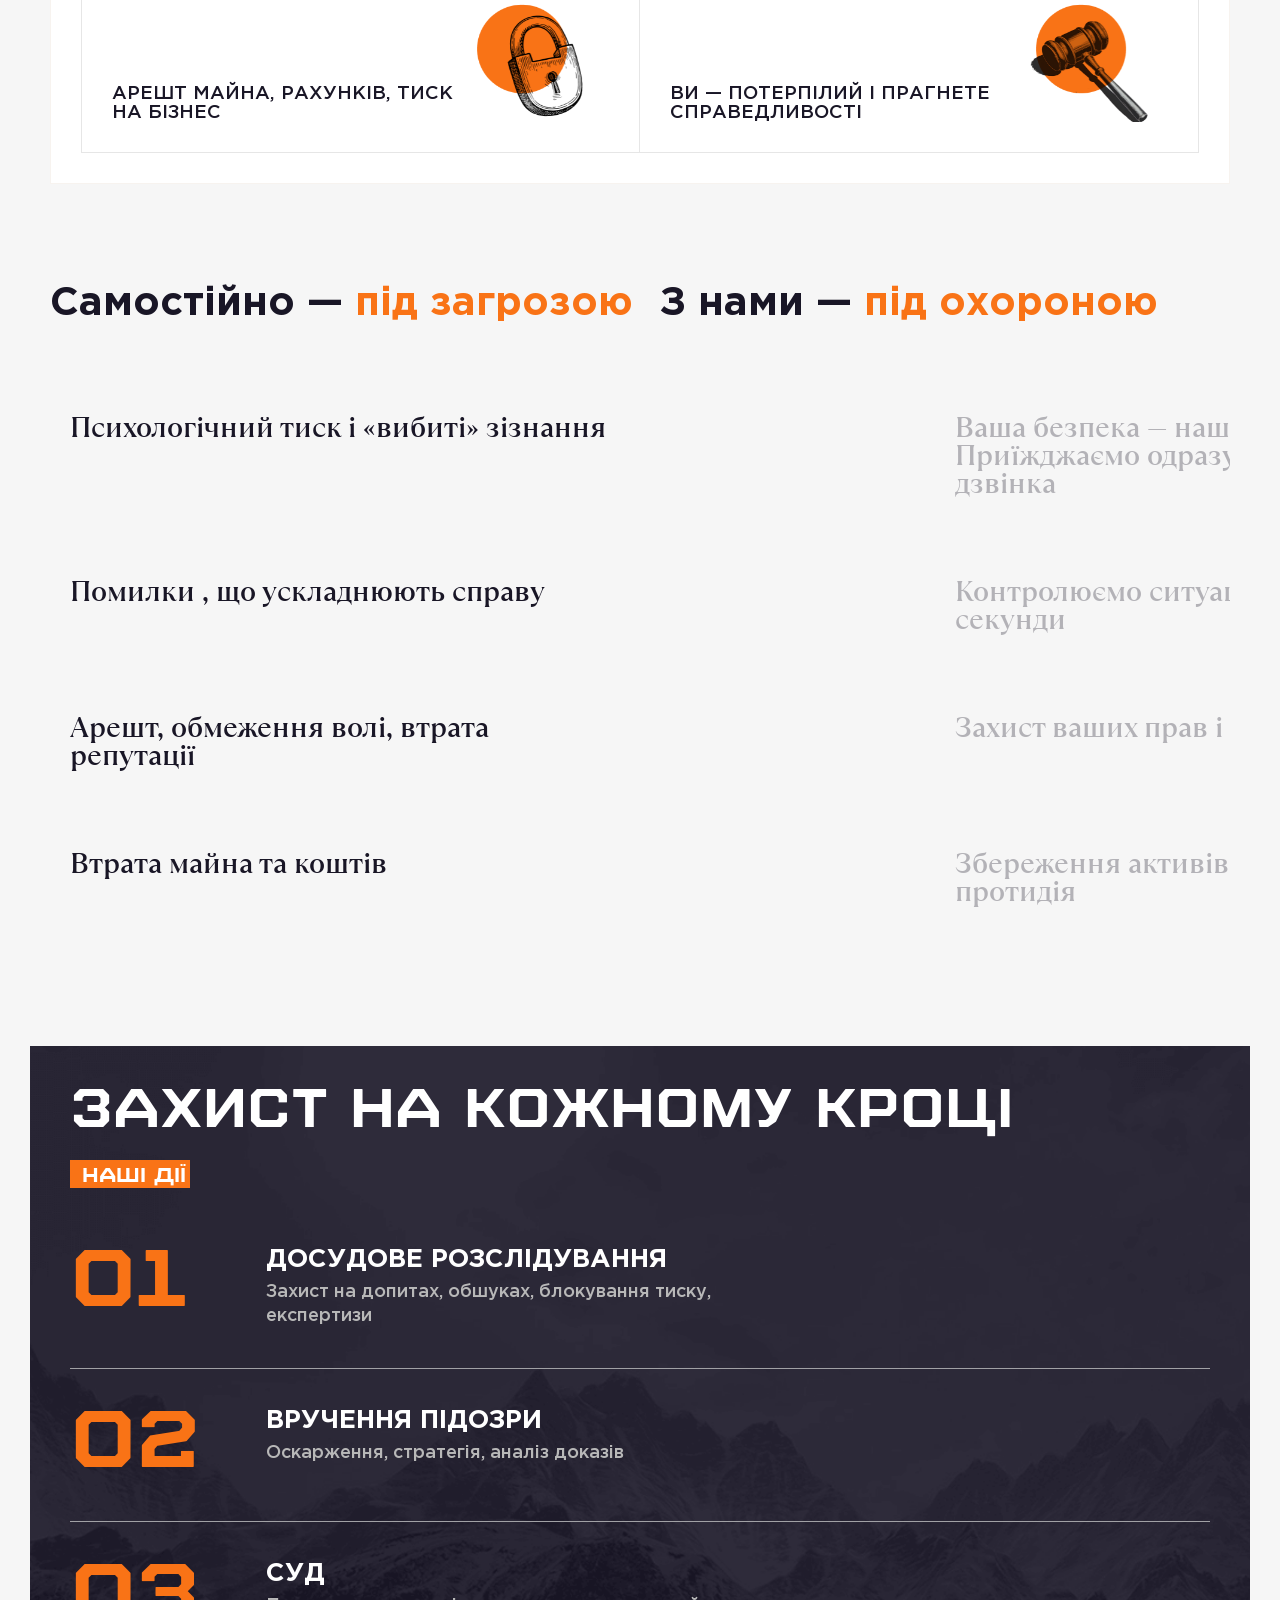
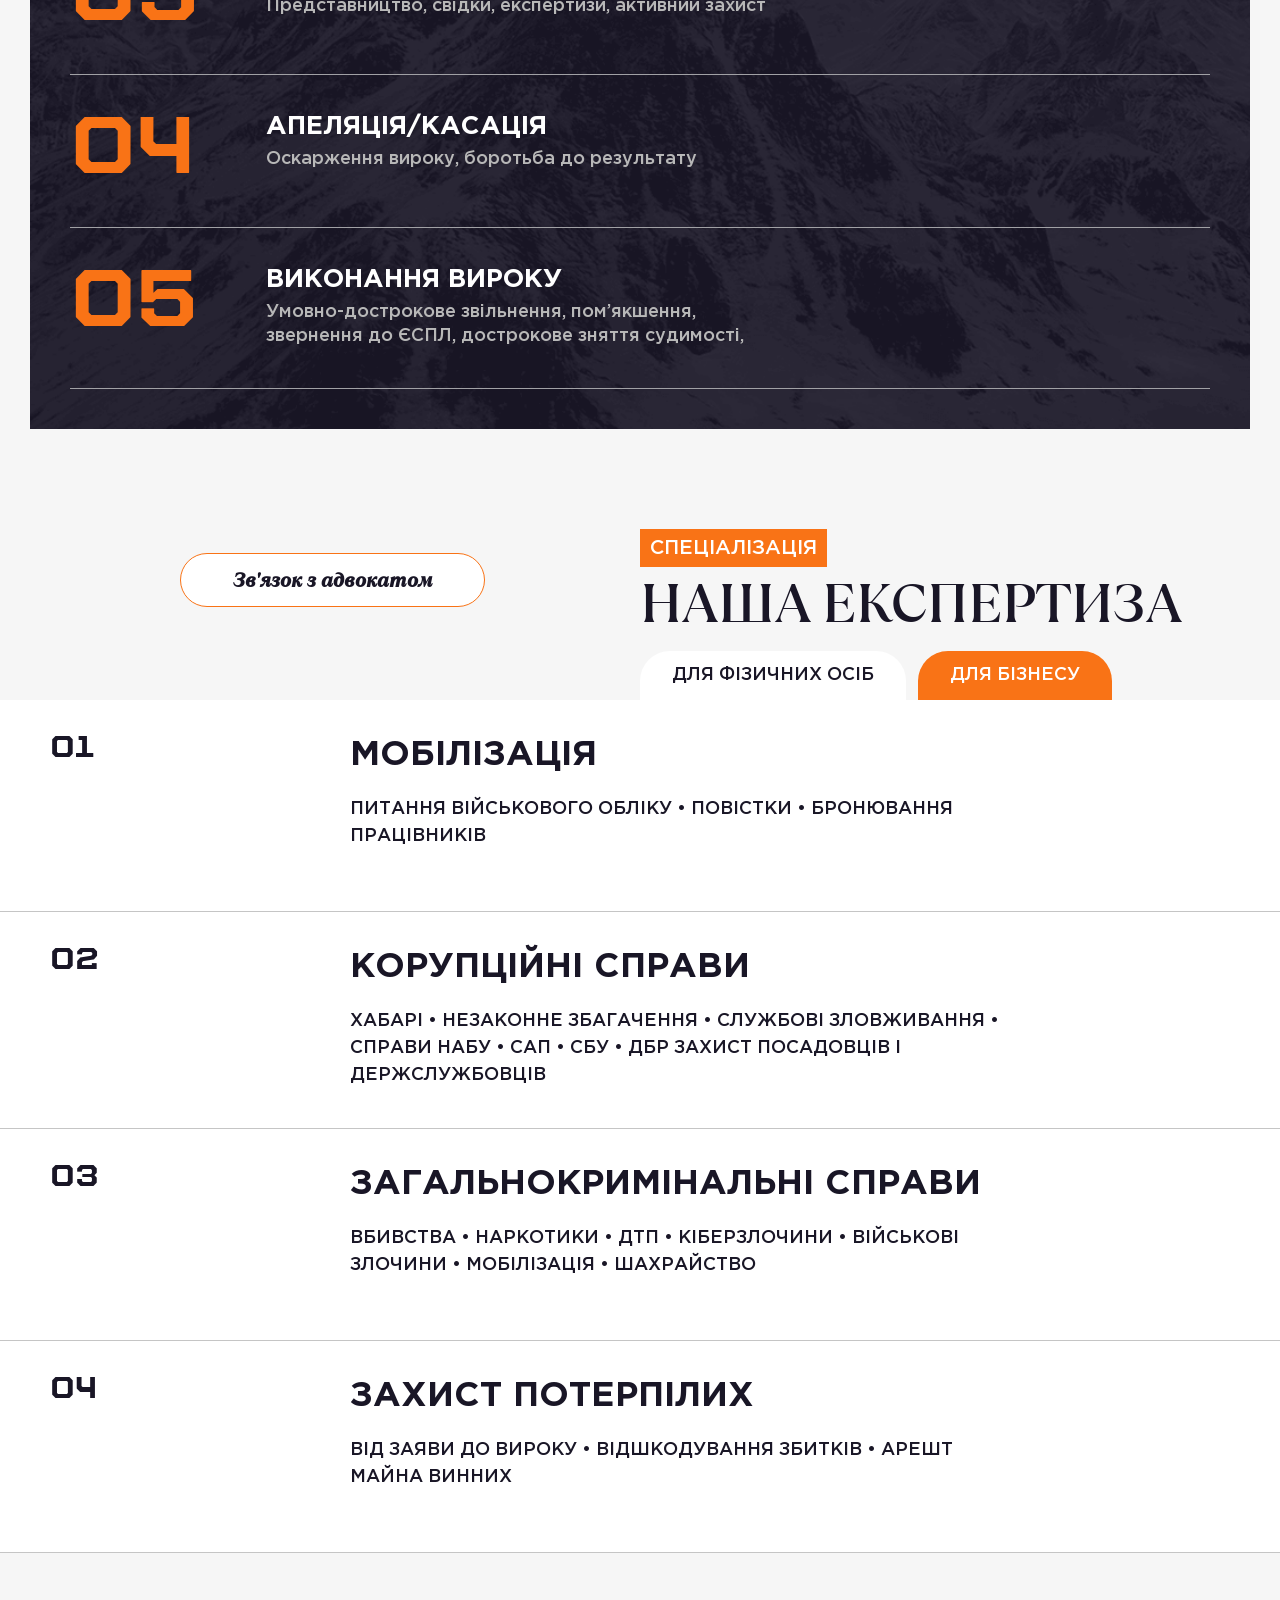
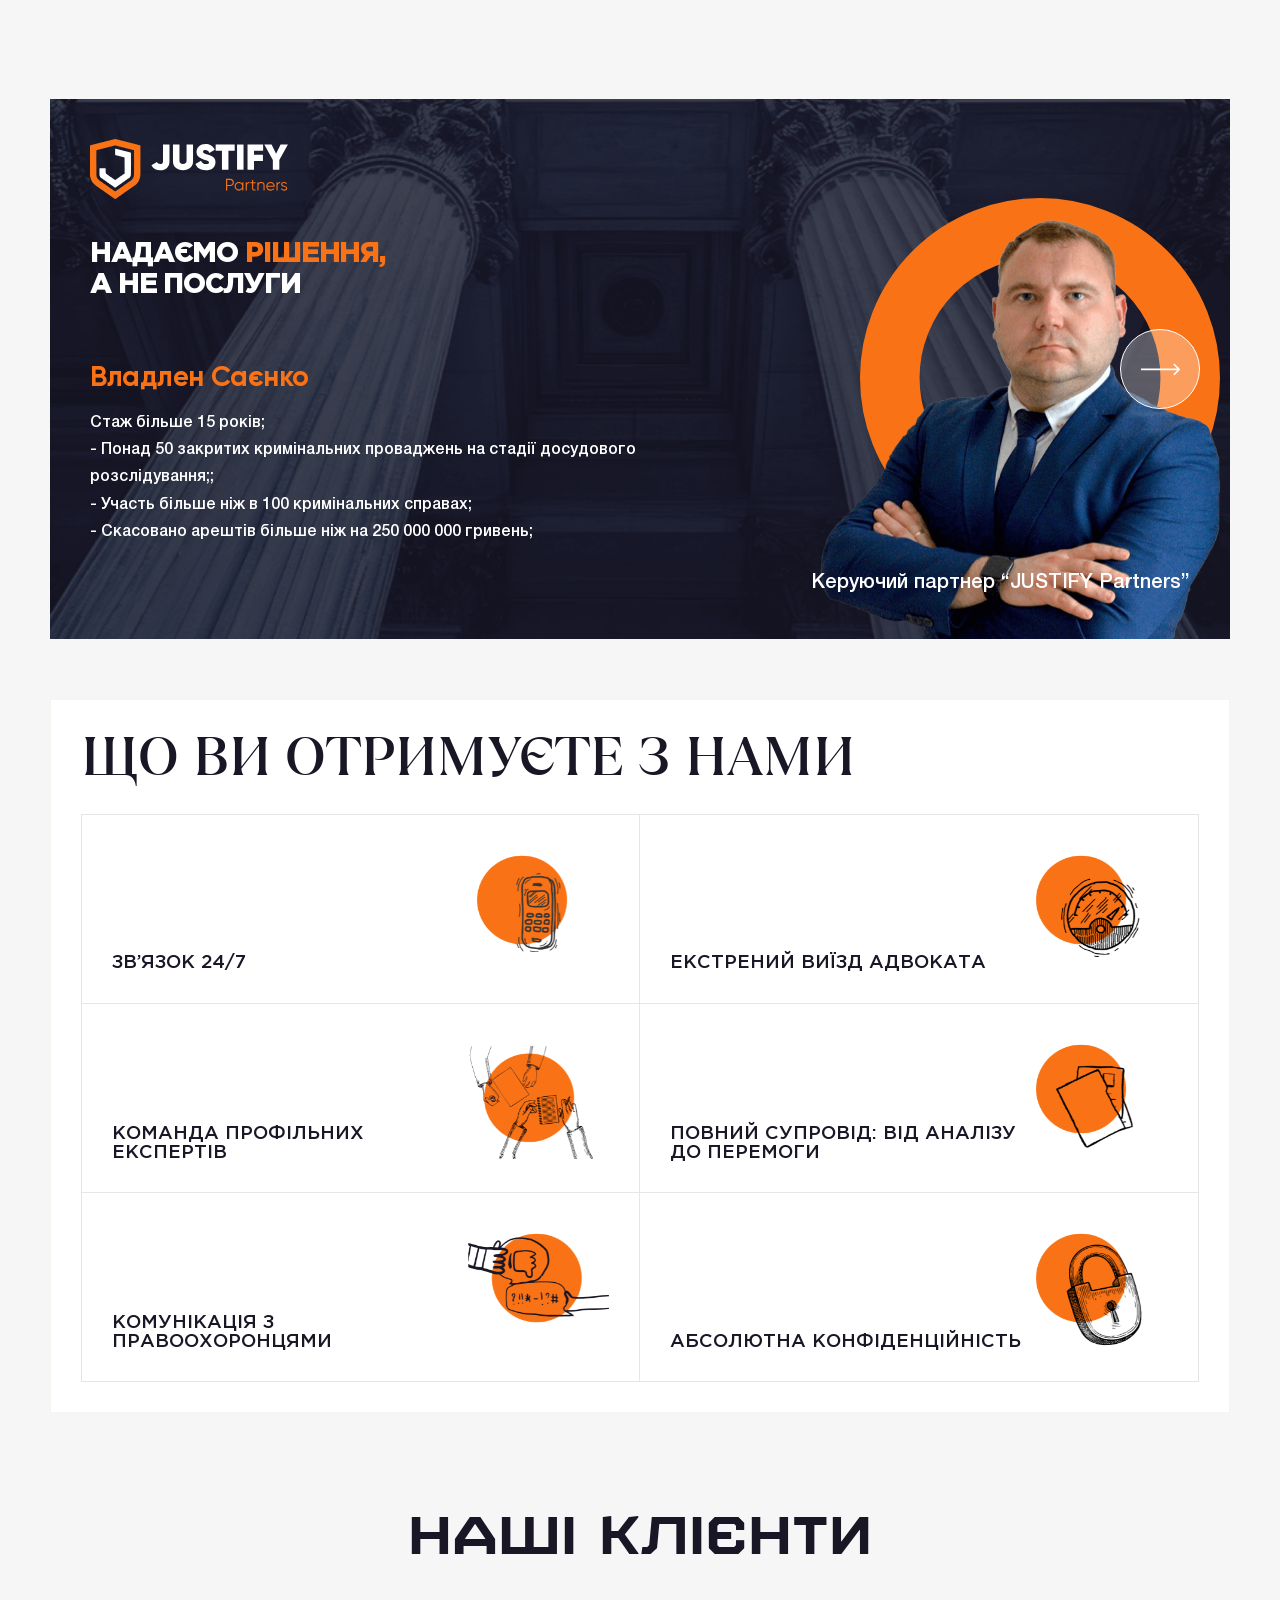
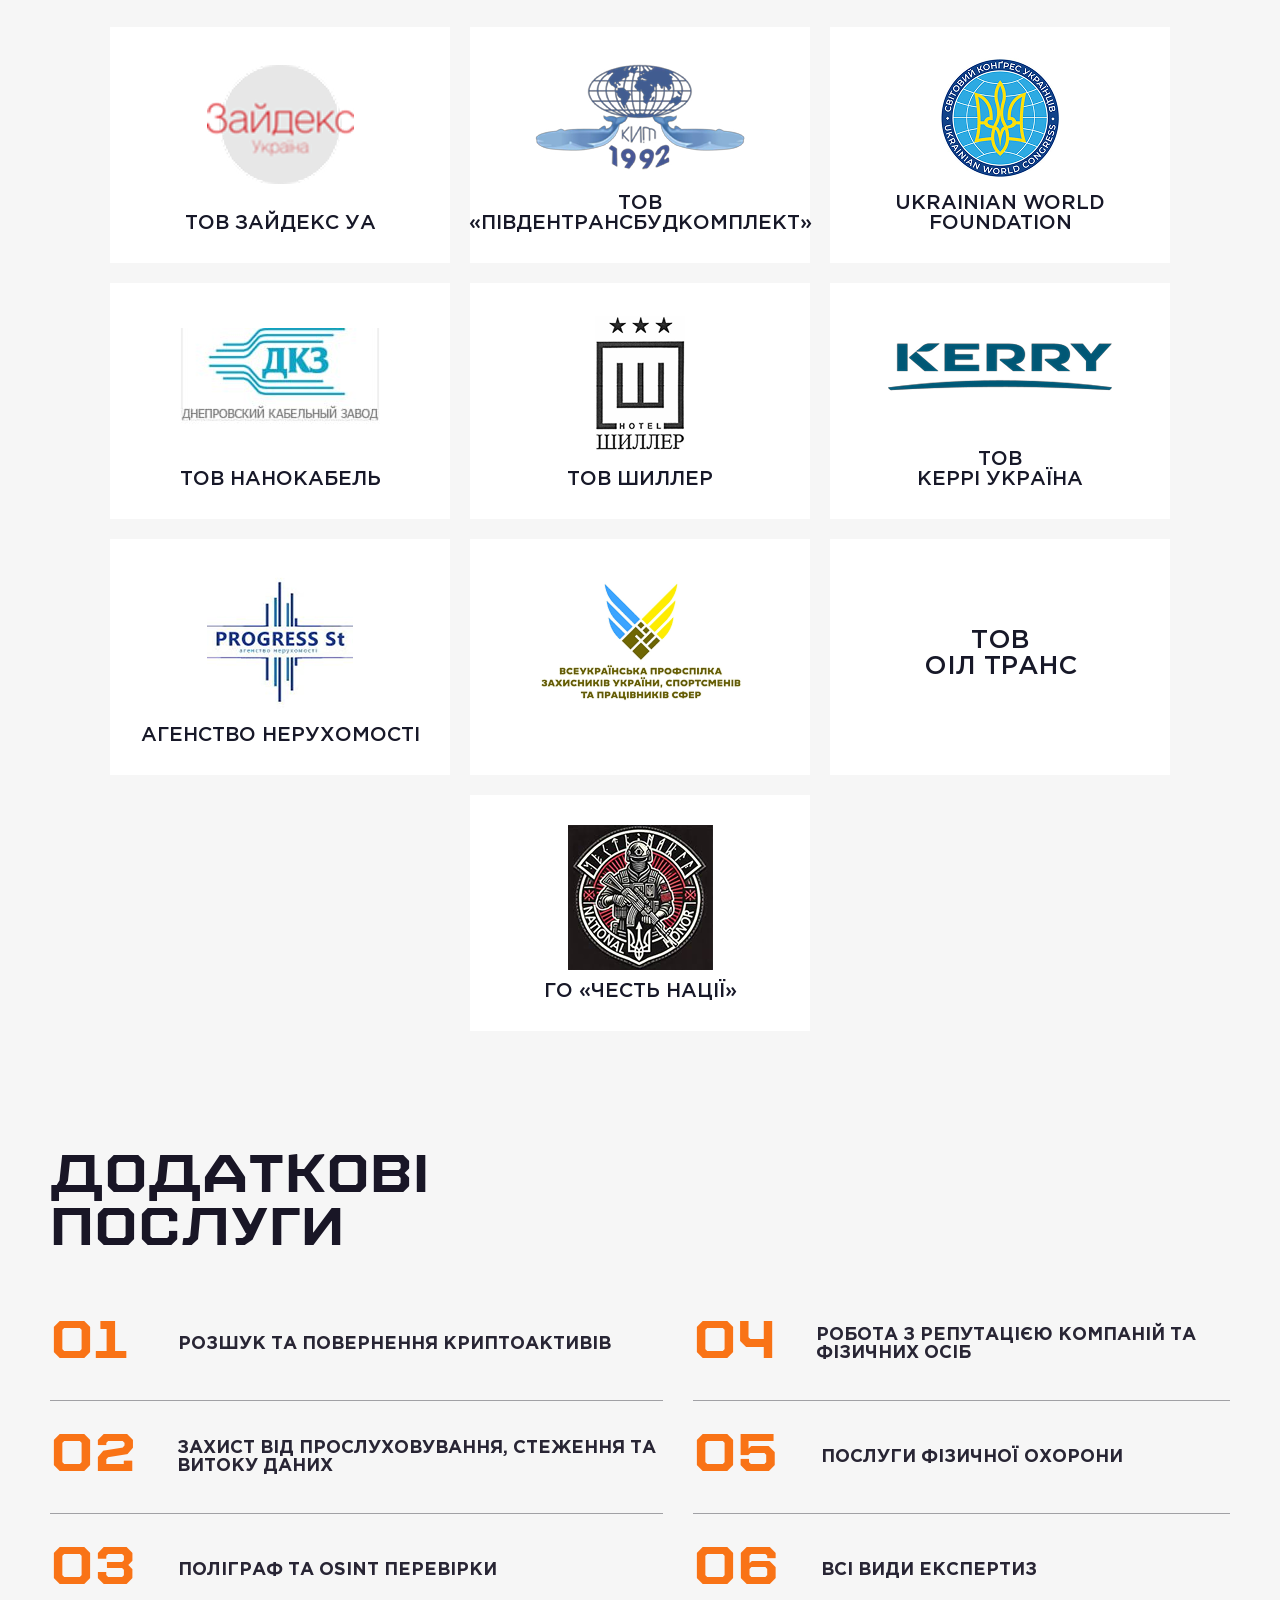
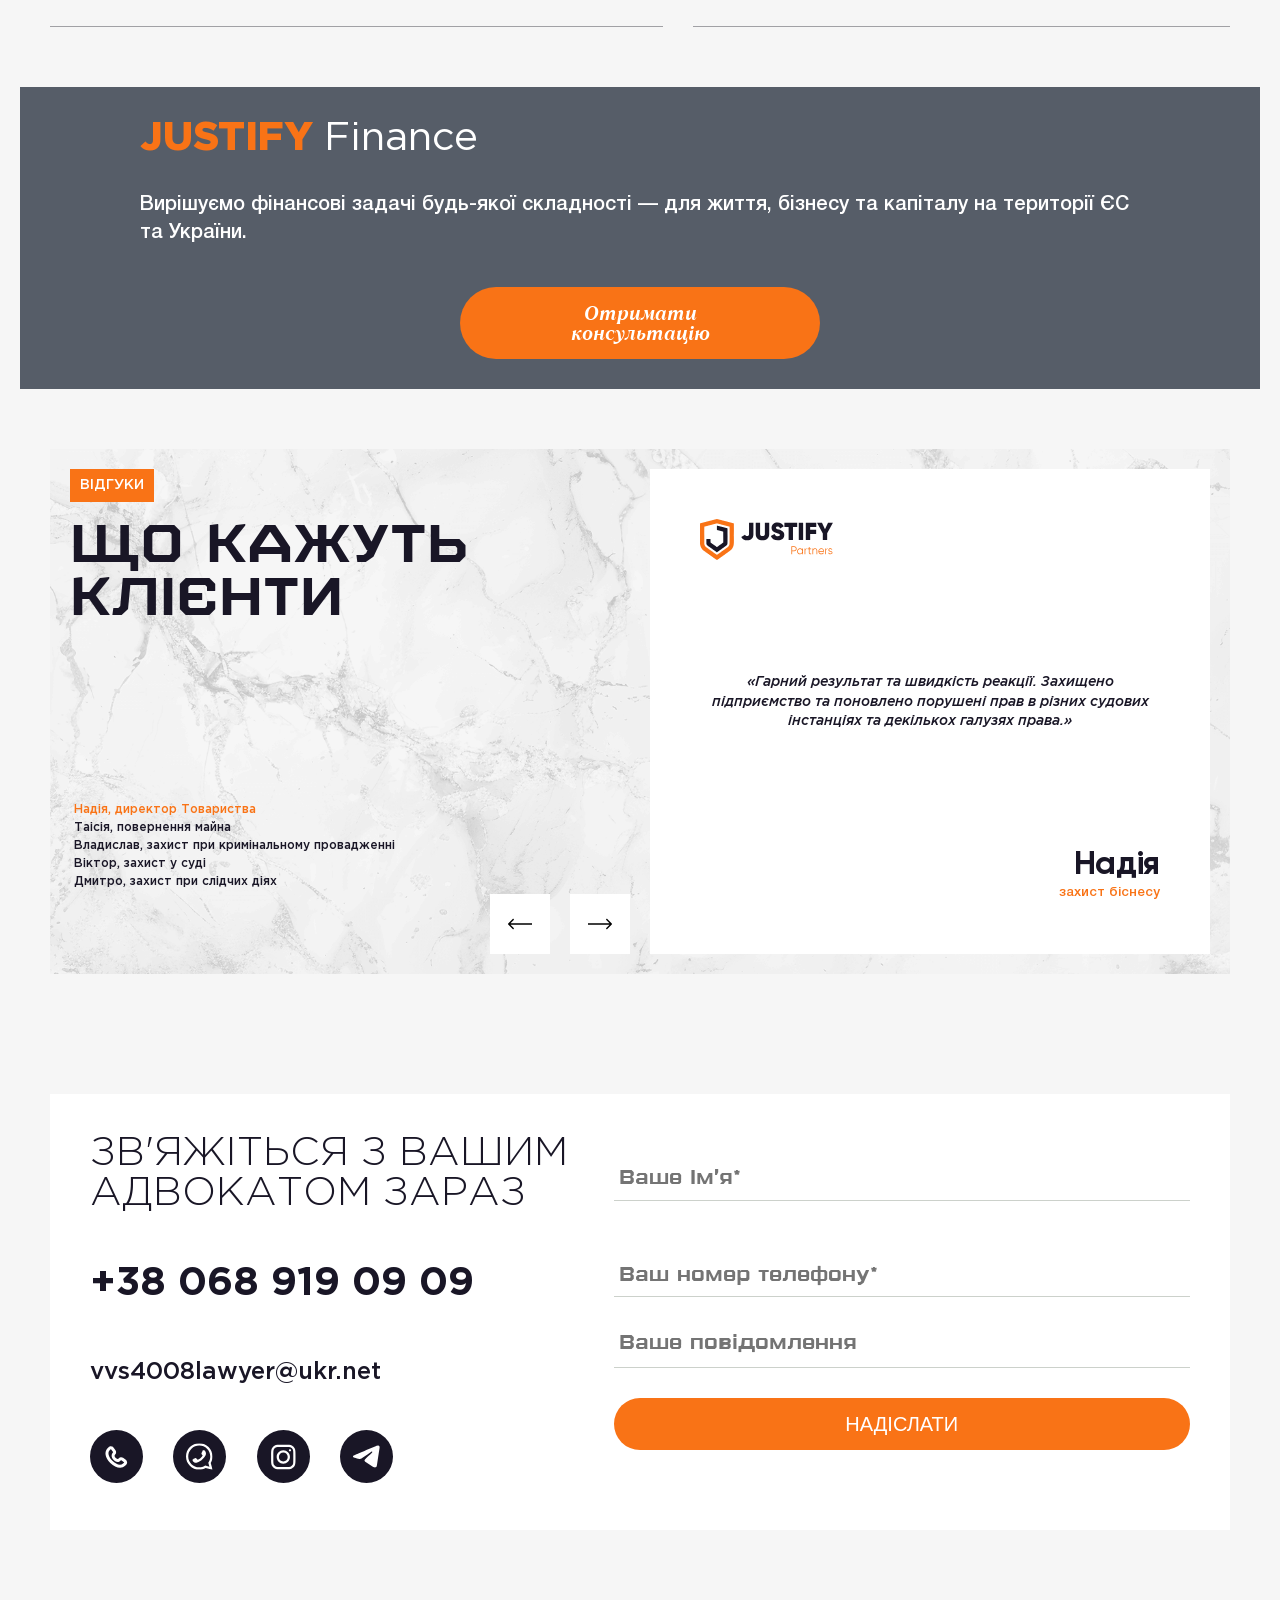
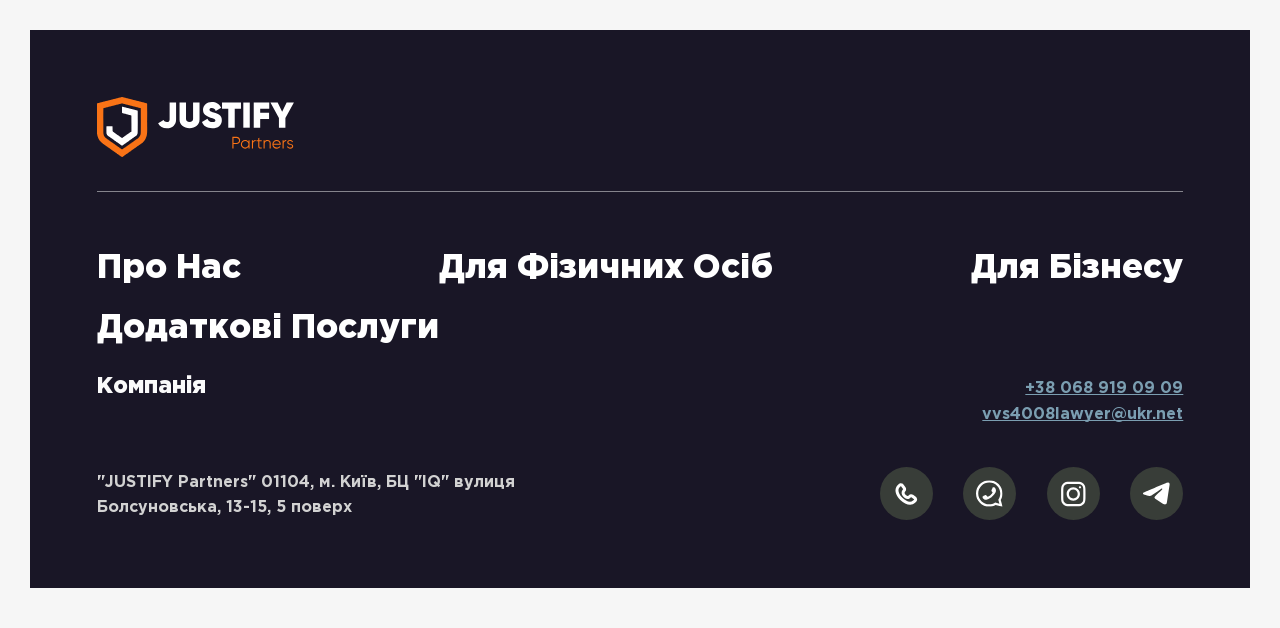
==== commit 9be4ca08: "edit text" ====
--- a/index.html
+++ b/index.html
@@ -422,7 +422,7 @@
                   data-delay=".3s"
                   data-duration="0.5s"
                 >
-                  Помилки , що ускладюють справу
+                  Помилки , що ускладнюють справу
                 </div>
                 <div
                   class="choice-list__item fade-right"
@@ -449,7 +449,7 @@
                   data-delay=".3s"
                   data-duration="0.5s"
                 >
-                  Захист ваших прав і свободи
+                  Захист ваших прав і свобод
                 </div>
               </li>
 
@@ -535,7 +535,7 @@
               <span>04</span>
               <div class="steps-list__text">
                 <h3>Апеляція/касація</h3>
-                <p>Оскарження вироку, боротьба до кінця</p>
+                <p>Оскарження вироку, боротьба до результату</p>
               </div>
             </li>
             <li
@@ -590,7 +590,10 @@
                 <div class="specialization-list__number">01</div>
                 <div class="specialization-list__box">
                   <h4>Мобілізація</h4>
-                  <p>Питання ВО • повісток • бронювання працівників</p>
+                  <p>
+                    Питання військового обліку • повістки • бронювання
+                    працівників
+                  </p>
                 </div>
               </li>
               <li
@@ -620,9 +623,8 @@
                 <div class="specialization-list__box">
                   <h4>Загальнокримінальні справи</h4>
                   <p>
-                    Хабарі • незаконне збагачення • службові зловживання •
-                    Справи НАБУ • САП • СБУ • ДБР • Захист посадовців і
-                    держслужбовців
+                    Вбивства • наркотики • ДТП • кіберзлочини • Військові
+                    злочини • мобілізація • шахрайство
                   </p>
                 </div>
               </li>
@@ -636,9 +638,8 @@
                 <div class="specialization-list__box">
                   <h4>Захист потерпілих</h4>
                   <p>
-                    Хабарі • незаконне збагачення • службові зловживання •
-                    Справи НАБУ • САП • СБУ • ДБР • Захист посадовців і
-                    держслужбовців
+                    Від заяви до вироку • Відшкодування збитків • арешт майна
+                    винних
                   </p>
                 </div>
               </li>
@@ -842,7 +843,8 @@
                       </li>
                       <li class="solutions-list__item">
                         <p>
-                          - Понад 50 закритих кримінальних проваджень до суду;
+                          - Понад 50 закритих кримінальних проваджень на стадії
+                          досудового розслідування;;
                         </p>
                       </li>
                       <li class="solutions-list__item">
@@ -944,14 +946,14 @@
                     </ol>
                   </div>
 
-                  <!-- <div
+                  <div
                     class="solutions-position fade-down"
                     data-animation="fade-down"
                     data-delay="1s"
                     data-duration="0.8s"
                   >
-                    <p>Керуючий партнер “JUSTIFY Partners”</p>
-                  </div> -->
+                    <p>Адвокат</p>
+                  </div>
                 </div>
                 <div class="solutions-photo">
                   <img
@@ -1151,12 +1153,12 @@
               data-delay=".2s"
               data-duration="0.4s"
             >
-              <span class="clients-list__title"
-                >ТОВ <br />
-                Дизайн люкс <br />
-                Київ</span
-              >
-            </li>
+              <img src="images/clients/kit.png" alt="" />
+              <span class="clients-list__title clients-list__title--small"
+                >ТОВ «Південтрансбудкомплект»</span
+              >
+            </li>
+
             <li
               class="clients-list__item fade-up"
               data-animation="fade-up"
@@ -1196,7 +1198,10 @@
               data-delay=".2s"
               data-duration="0.4s"
             >
-              <span class="clients-list__title">ТОВ <br />КЕРРІ Україна</span>
+              <img src="images/clients/kerry.png" alt="" />
+              <span class="clients-list__title clients-list__title--small"
+                >ТОВ <br />КЕРРІ Україна</span
+              >
             </li>
             <li
               class="clients-list__item fade-up"
--- a/css/style.css
+++ b/css/style.css
@@ -164,8 +164,8 @@
 }
 
 .hero {
-  height: 100vh;
-  max-height: 970px;
+  height: 970px;
+
   overflow: hidden;
 }
 .hero-container {
--- a/css/media.css
+++ b/css/media.css
@@ -191,6 +191,7 @@
   }
   .hero-ellipse {
     width: 480px;
+    bottom: 108px;
   }
 
   .situations {
@@ -308,6 +309,19 @@
     border-bottom: 1px solid #a1a1a5;
   }
 
+  .reviews-nav__pagination {
+    gap: 10px;
+  }
+  .reviews-nav {
+    gap: 10px;
+  }
+  .reviews-nav__item {
+    font-size: 12px;
+  }
+  .reviews-slider__item p {
+    font-size: 14px;
+  }
+
   .reviews-nav__btn--next,
   .reviews-nav__btn--prev {
     width: 60px;
@@ -358,7 +372,7 @@
   }
 }
 
-@media screen and (max-width: 800px) {
+@media screen and (max-width: 810px) {
   .header-logo--active .logo-icon {
     fill: var(--light-color);
   }
@@ -488,18 +502,7 @@
   .reviews-slider__item {
     padding: 30px;
   }
-  .reviews-nav__pagination {
-    gap: 10px;
-  }
-  .reviews-nav {
-    gap: 10px;
-  }
-  .reviews-nav__item {
-    font-size: 12px;
-  }
-  .reviews-slider__item p {
-    font-size: 14px;
-  }
+
   .reviews-nav__btn--next,
   .reviews-nav__btn--prev {
     width: 60px;
@@ -537,7 +540,7 @@
   }
 }
 
-@media screen and (max-width: 700px) {
+@media screen and (max-width: 760px) {
   .page-body {
     background: var(--bg-color) url(../images/hero/hero-bg--mobile.png);
     background-repeat: no-repeat;
@@ -547,7 +550,11 @@
   .container {
     padding: 0 12px;
   }
-
+  .hero {
+    height: 100vh;
+    min-height: 640px;
+    max-height: 900px;
+  }
   .header-logo {
     max-width: 110px;
   }
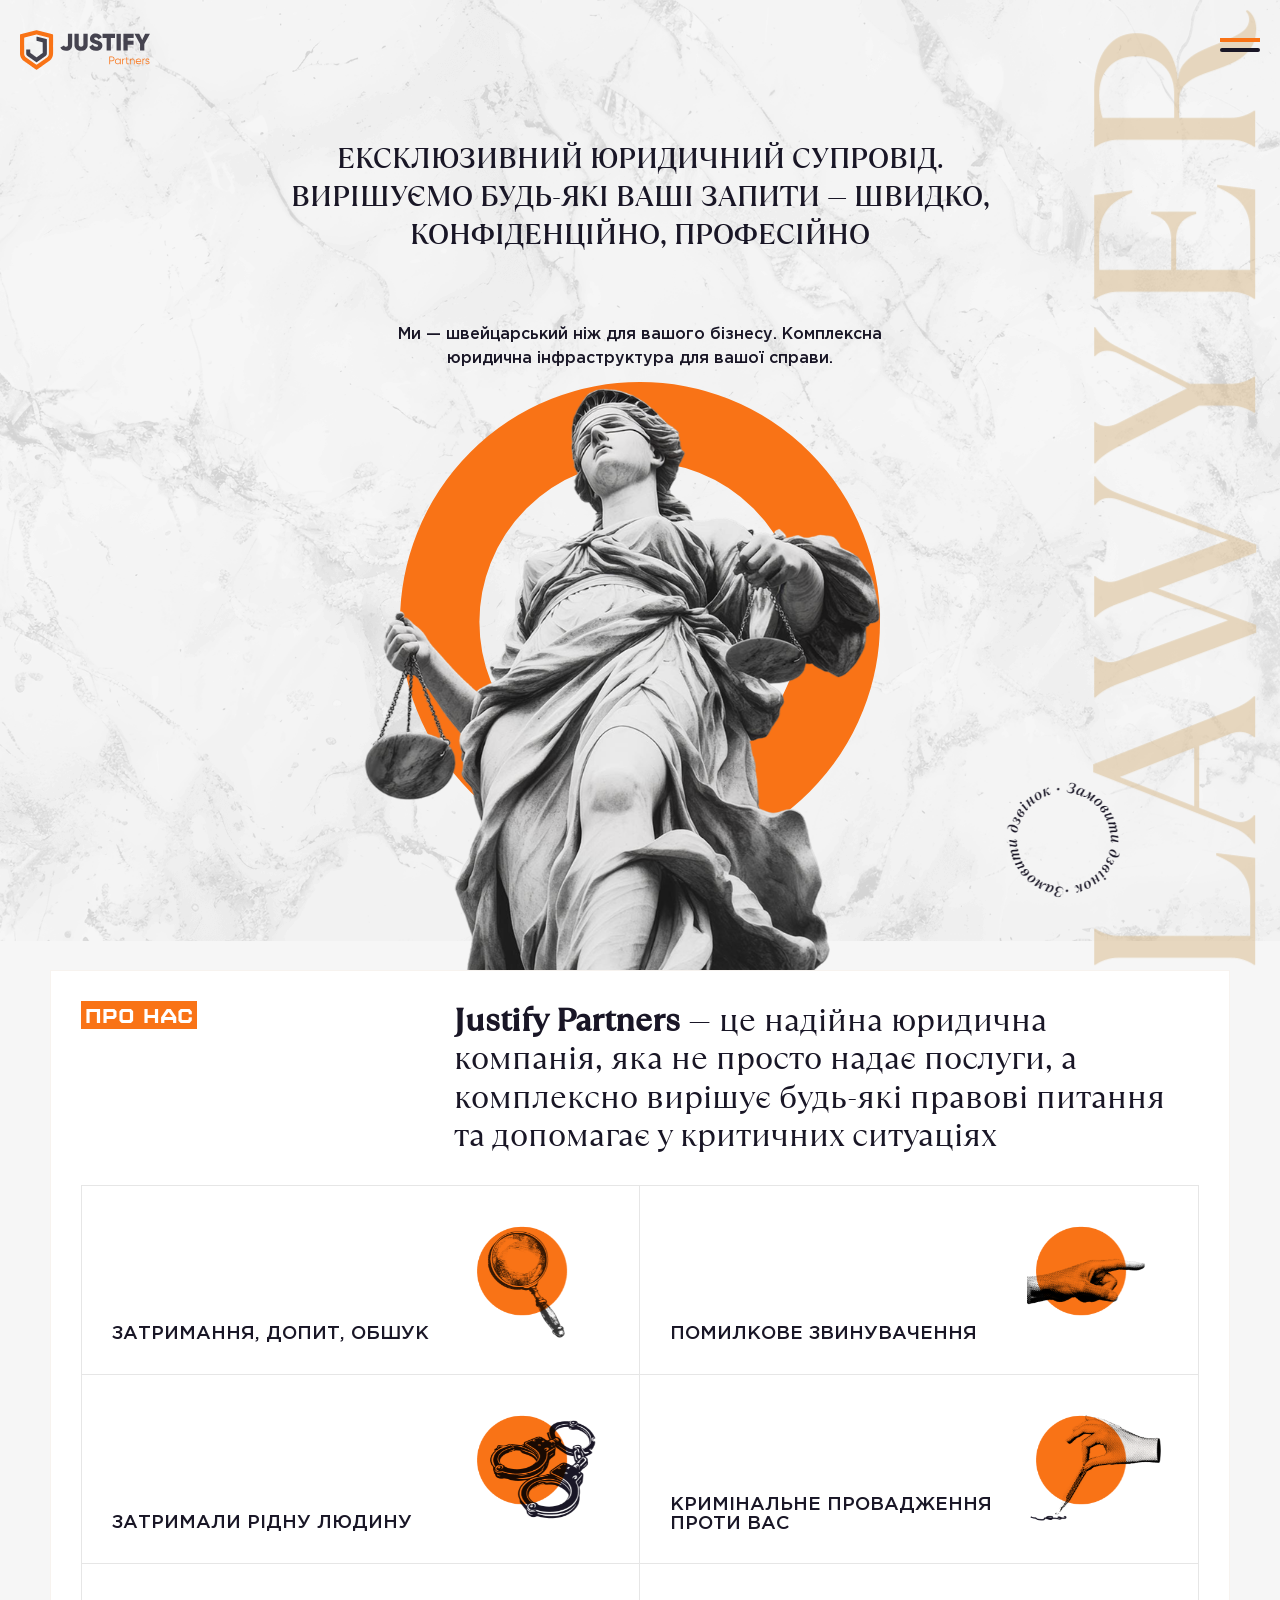
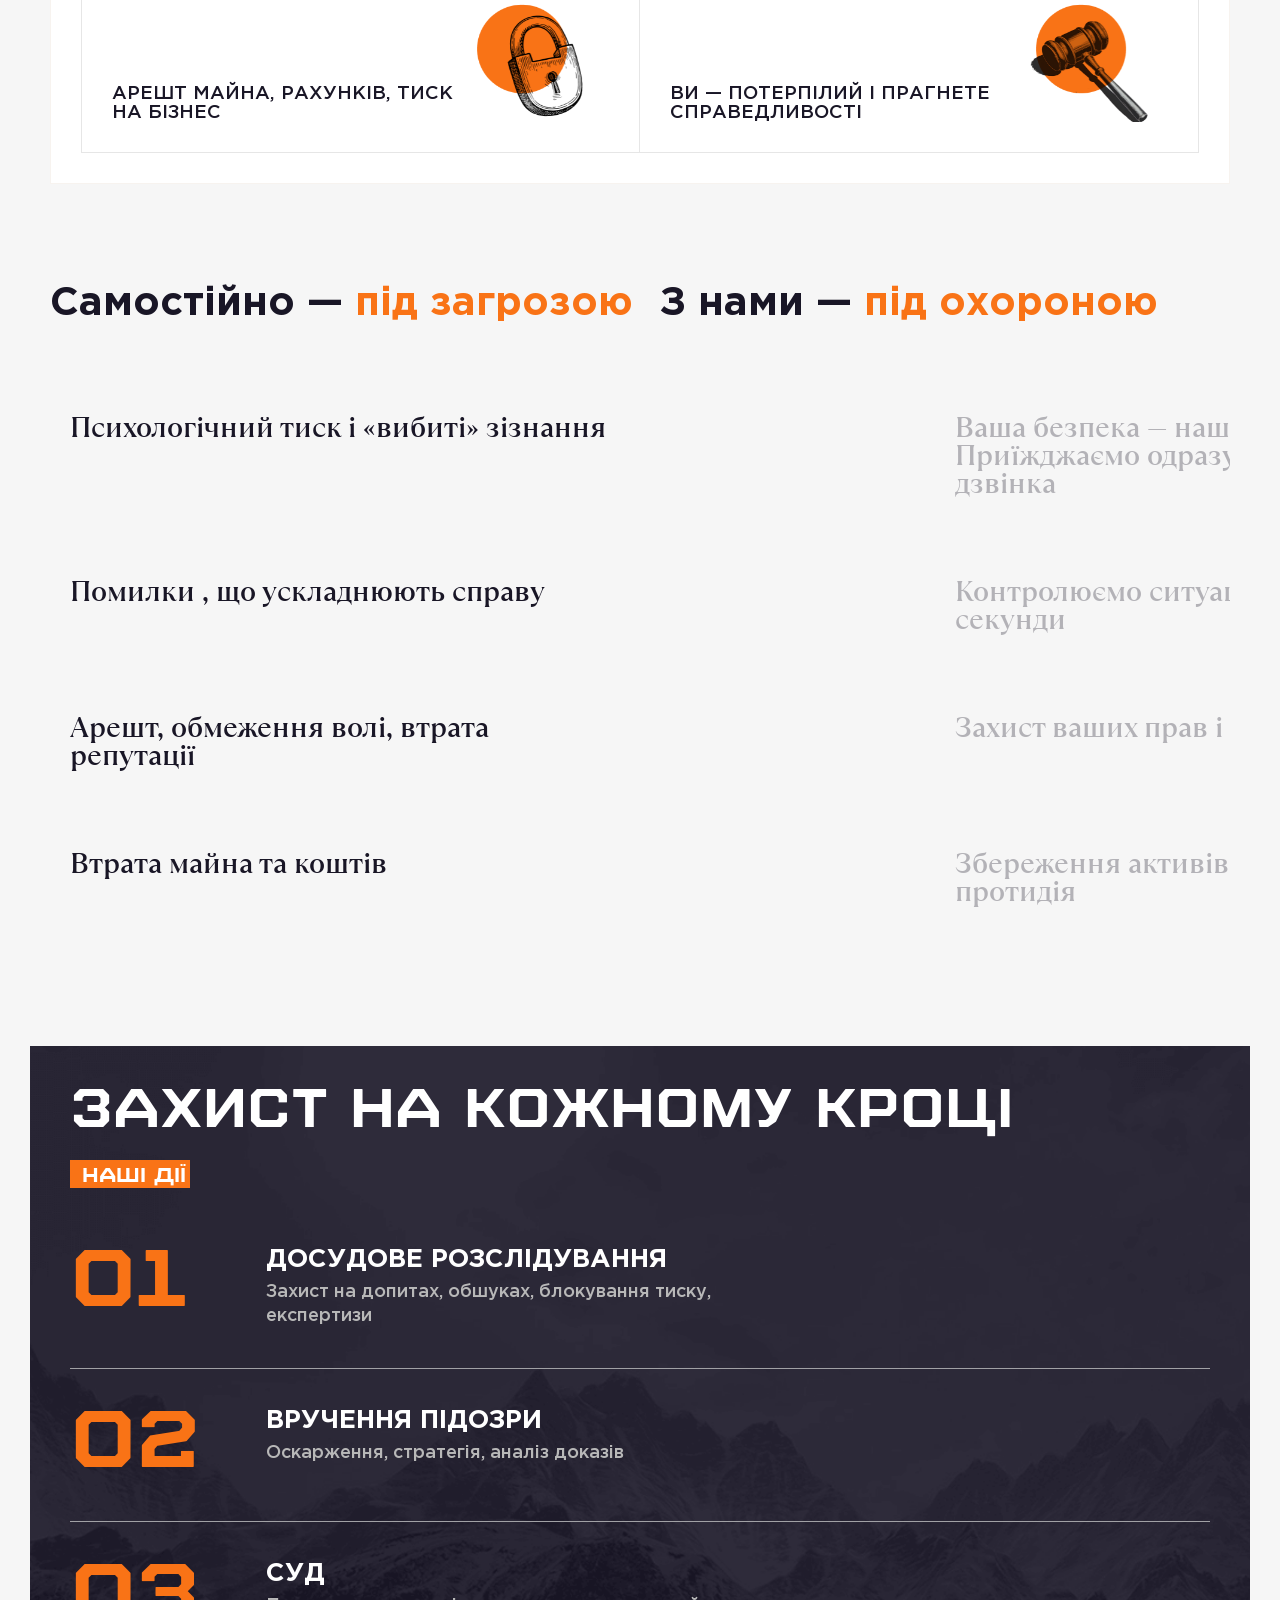
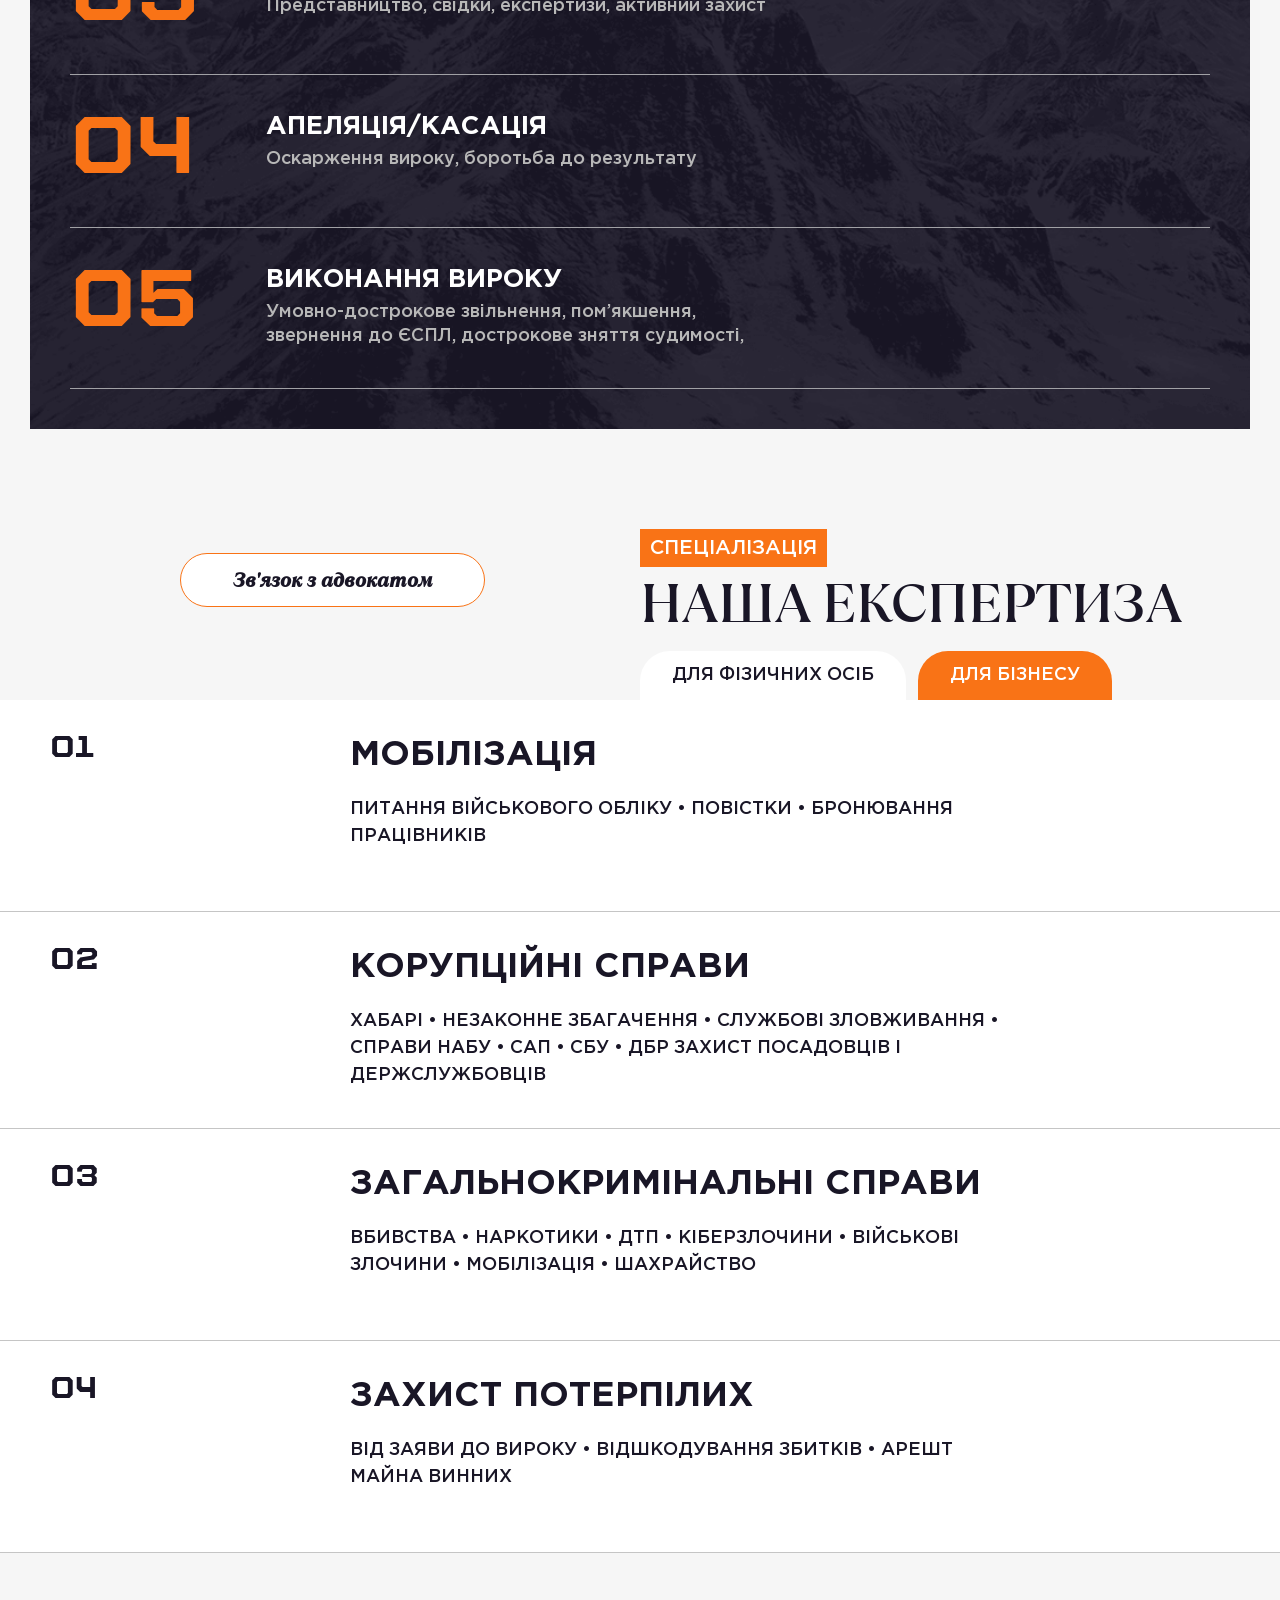
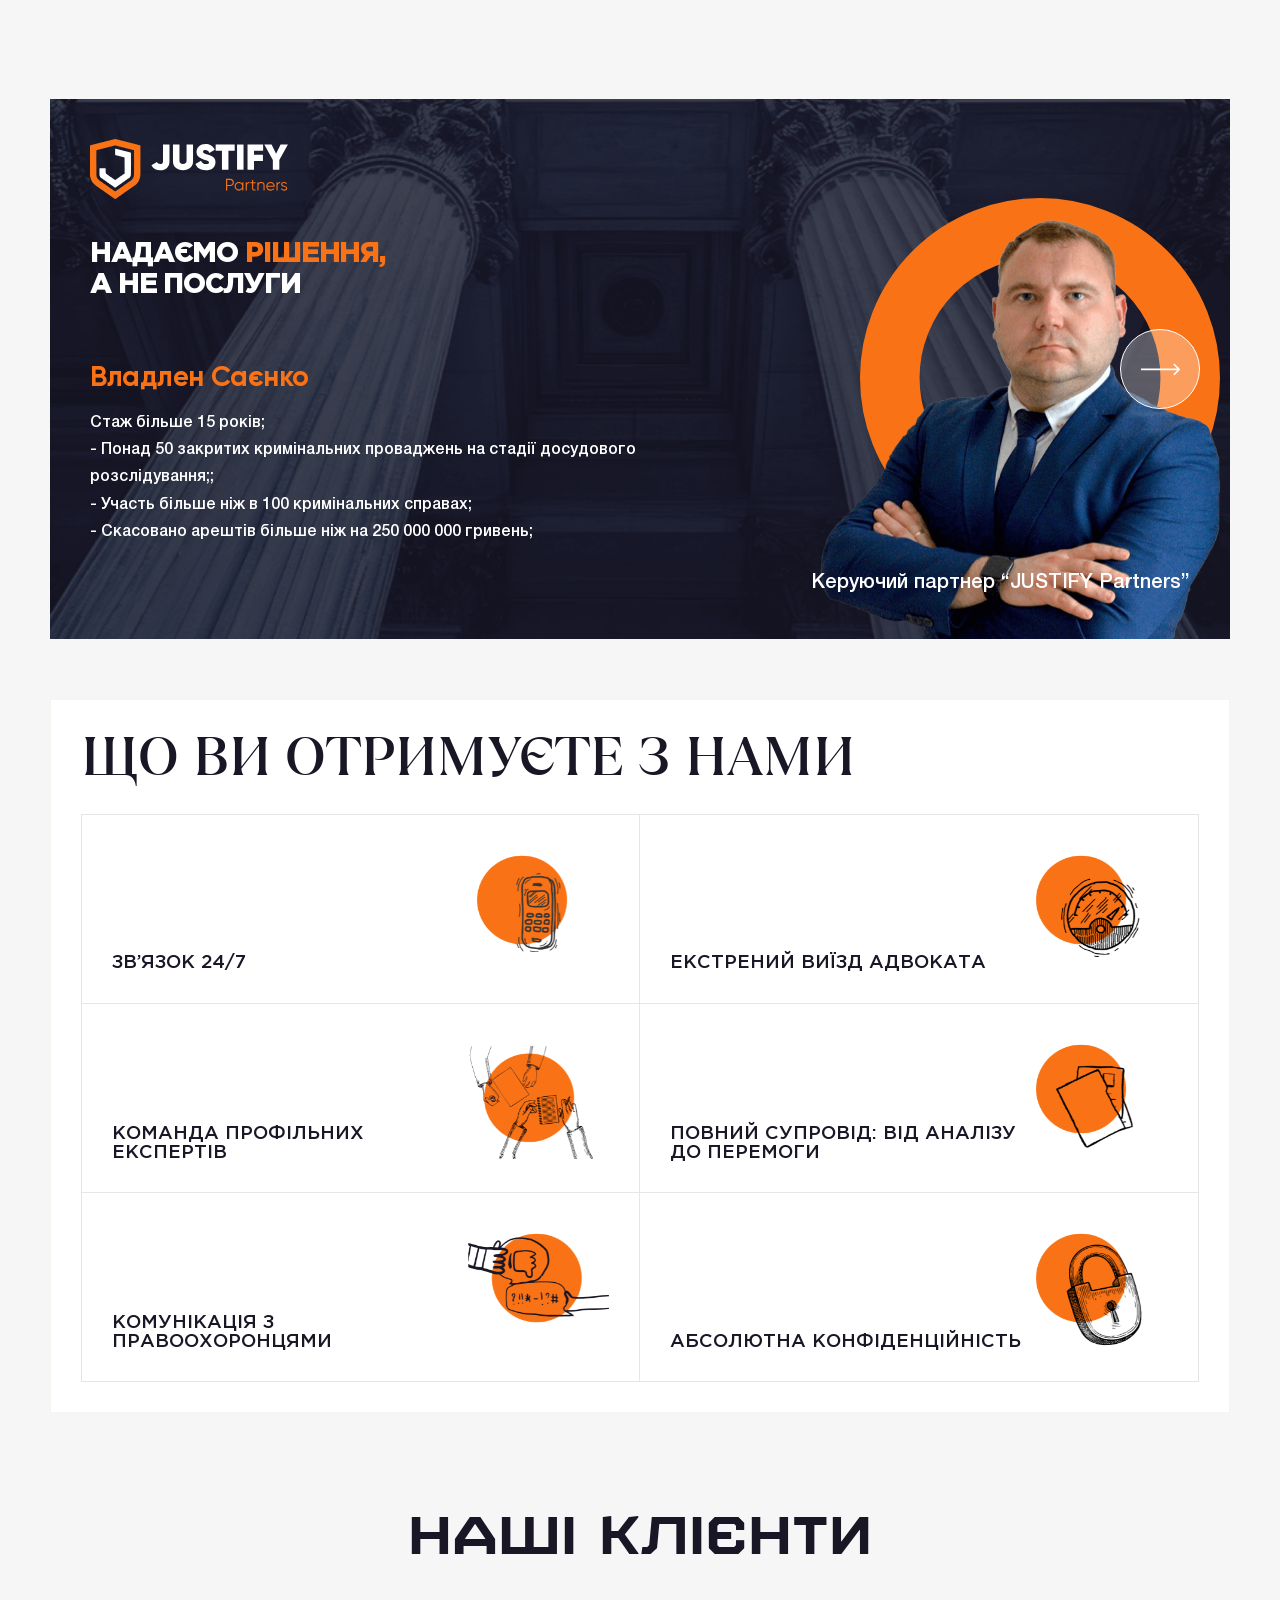
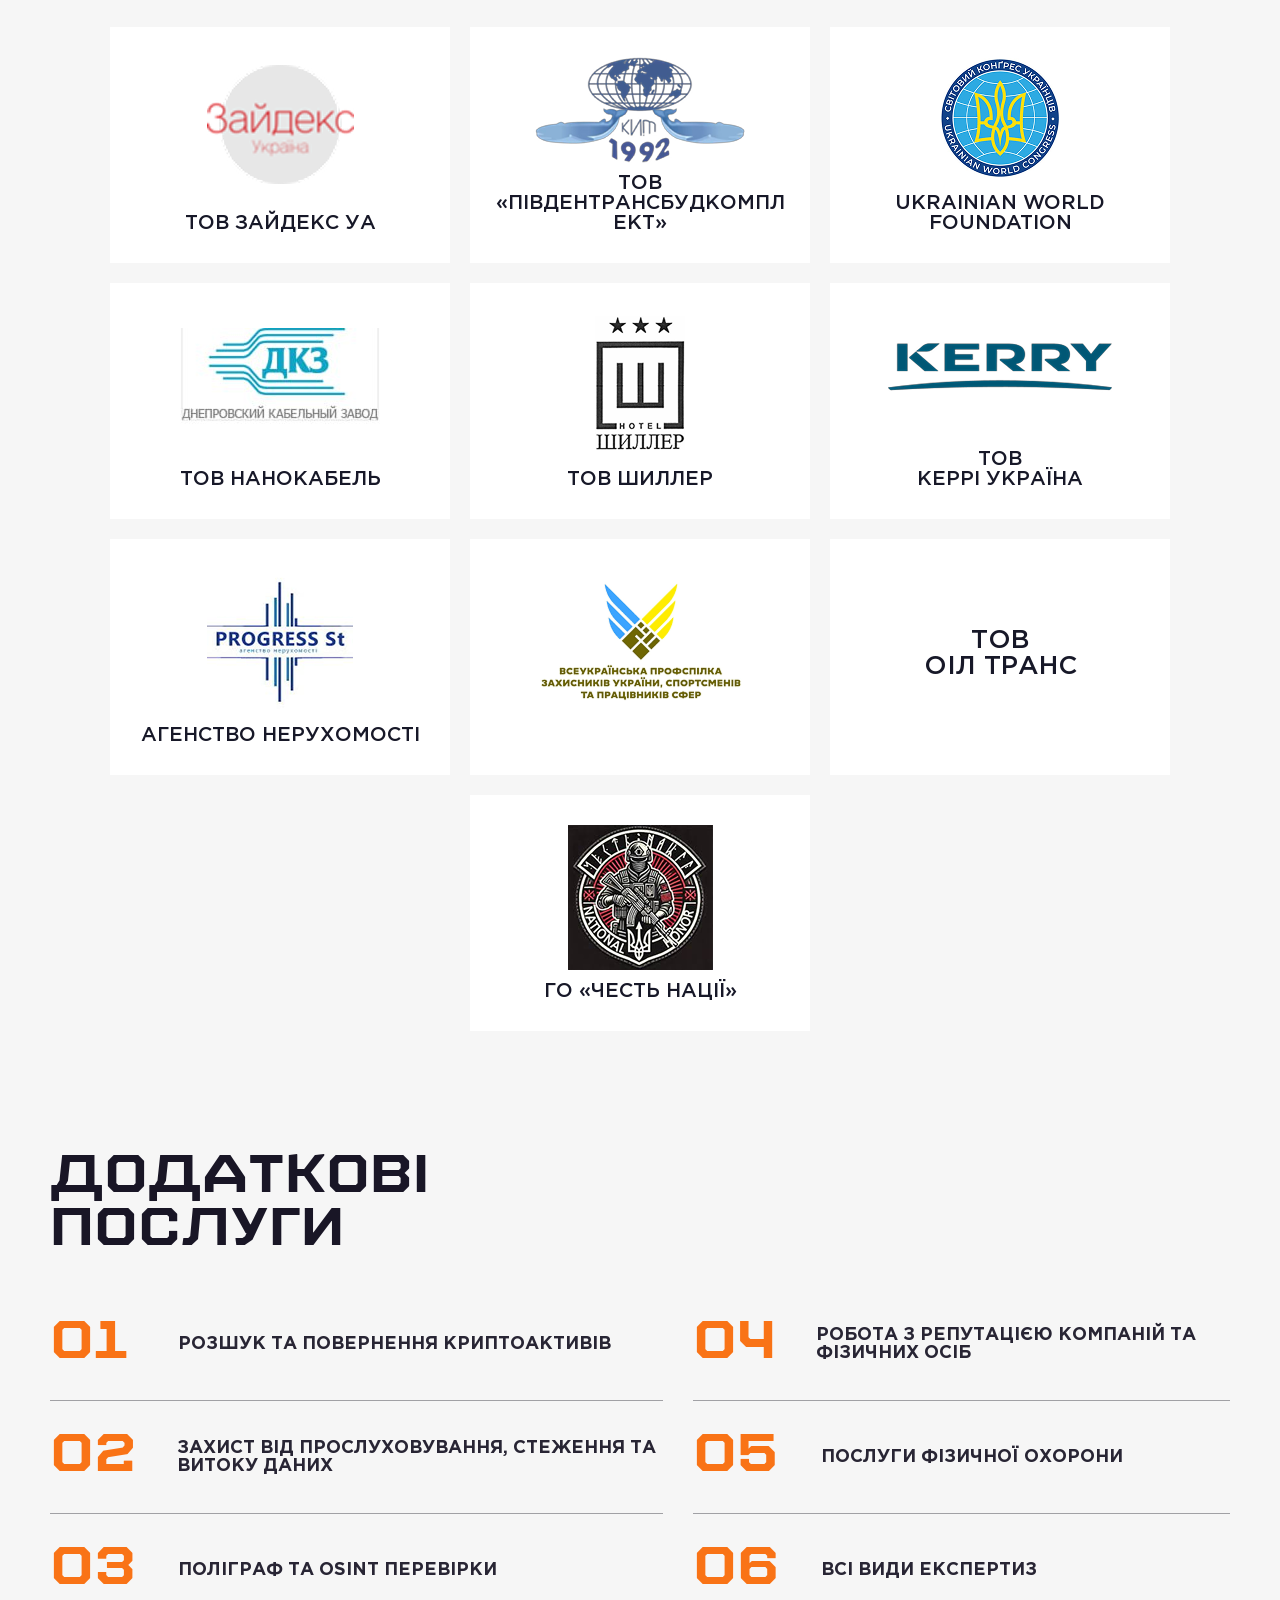
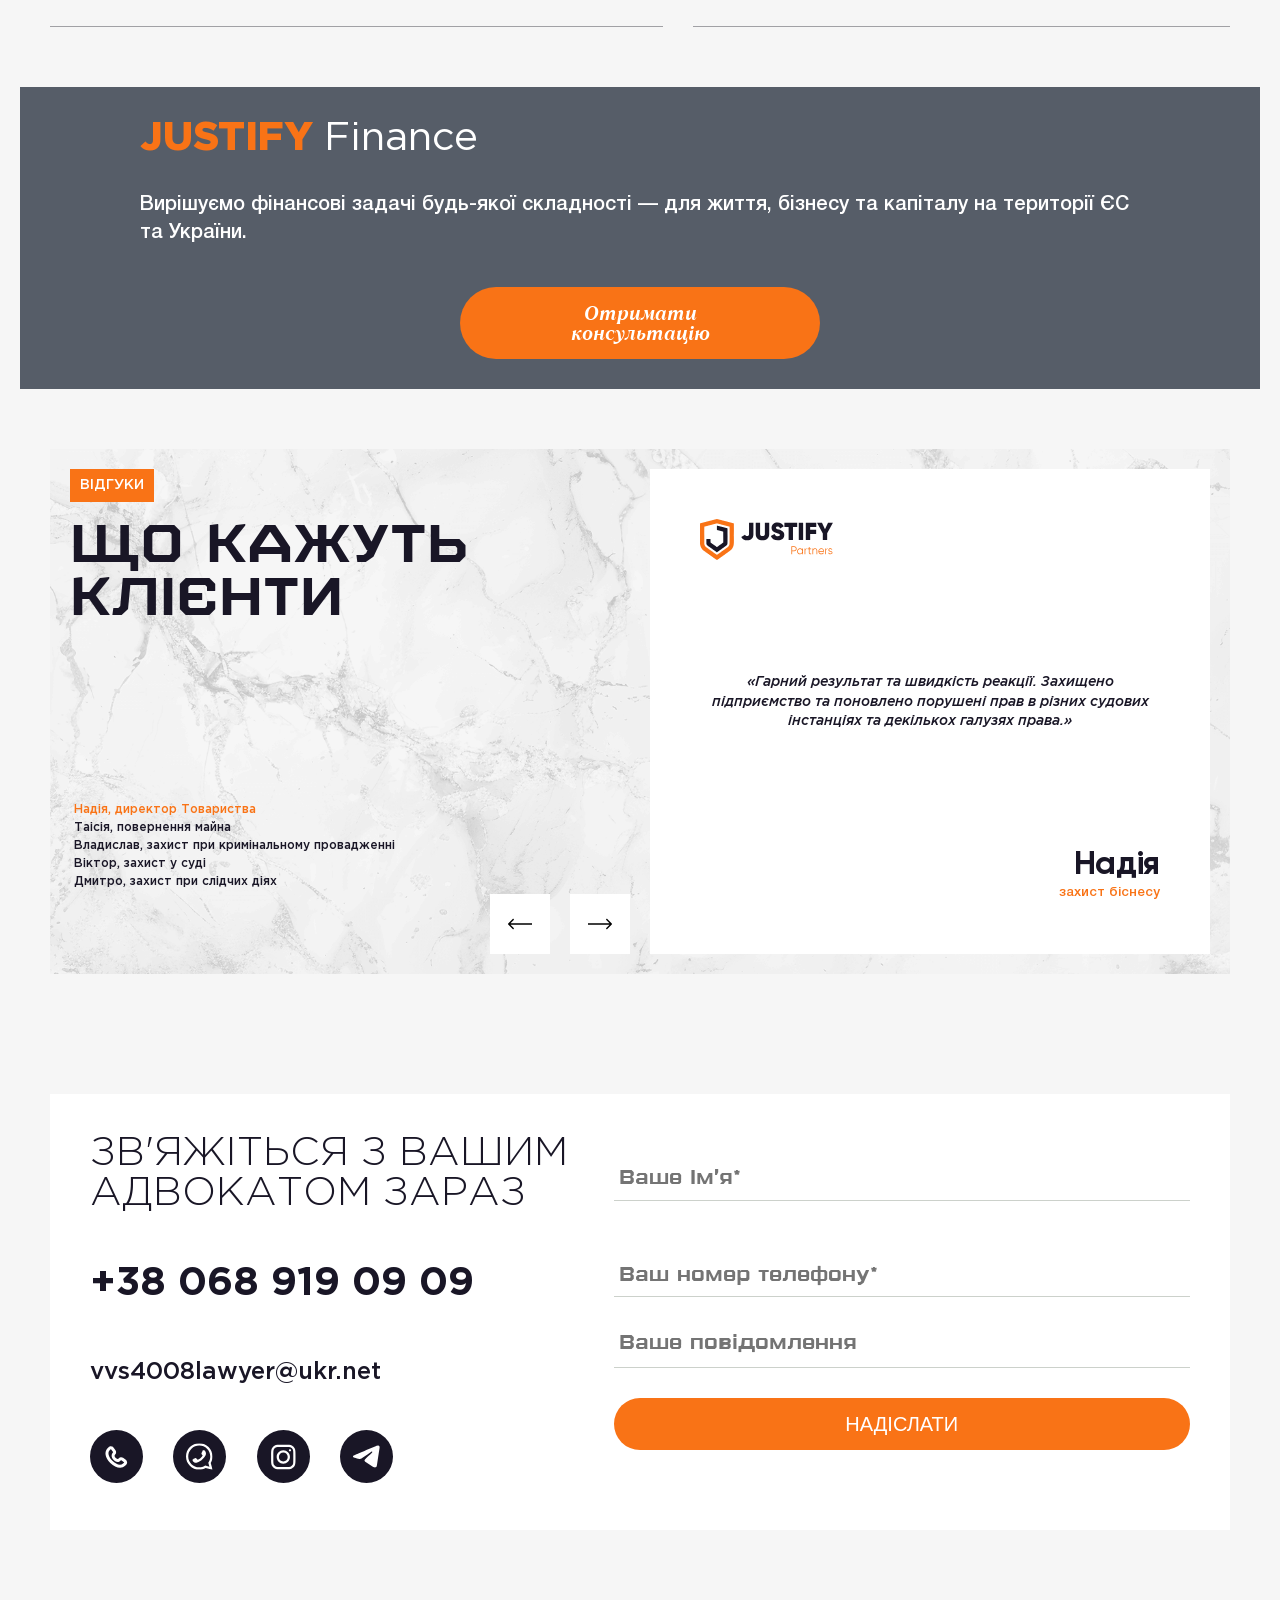
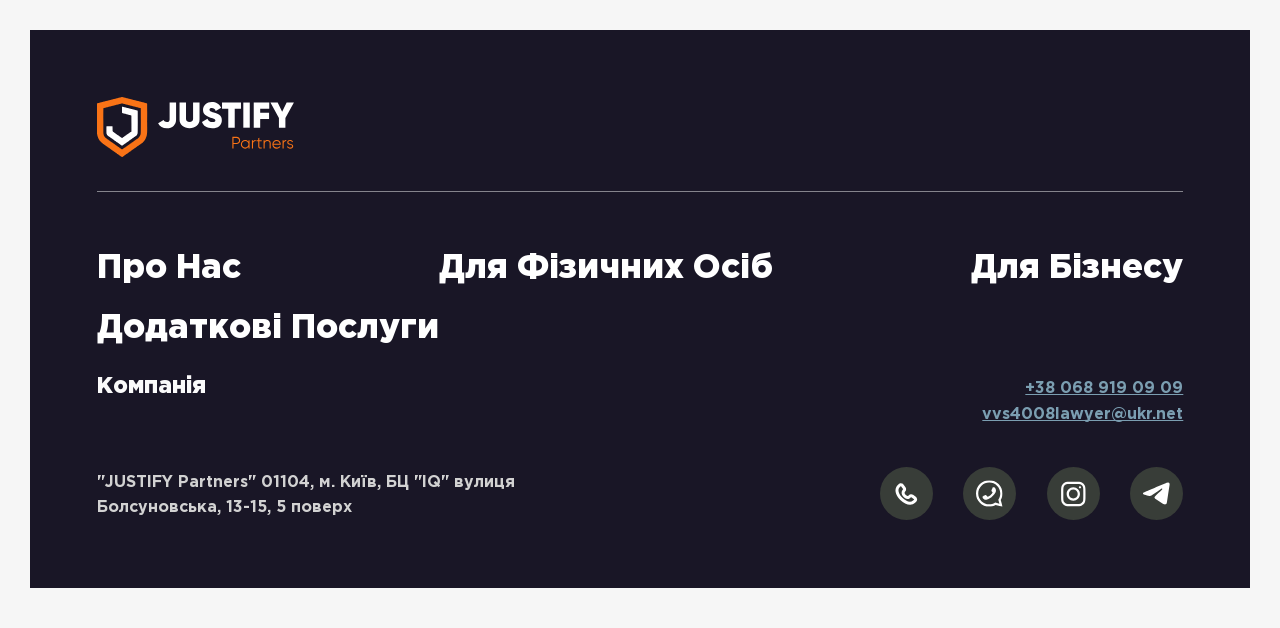
==== commit e75e812d: "fix css" ====
--- a/index.html
+++ b/index.html
@@ -1154,7 +1154,9 @@
               data-duration="0.4s"
             >
               <img src="images/clients/kit.png" alt="" />
-              <span class="clients-list__title clients-list__title--small"
+              <span
+                class="clients-list__title clients-list__title--small"
+                style="word-break: break-word"
                 >ТОВ «Південтрансбудкомплект»</span
               >
             </li>
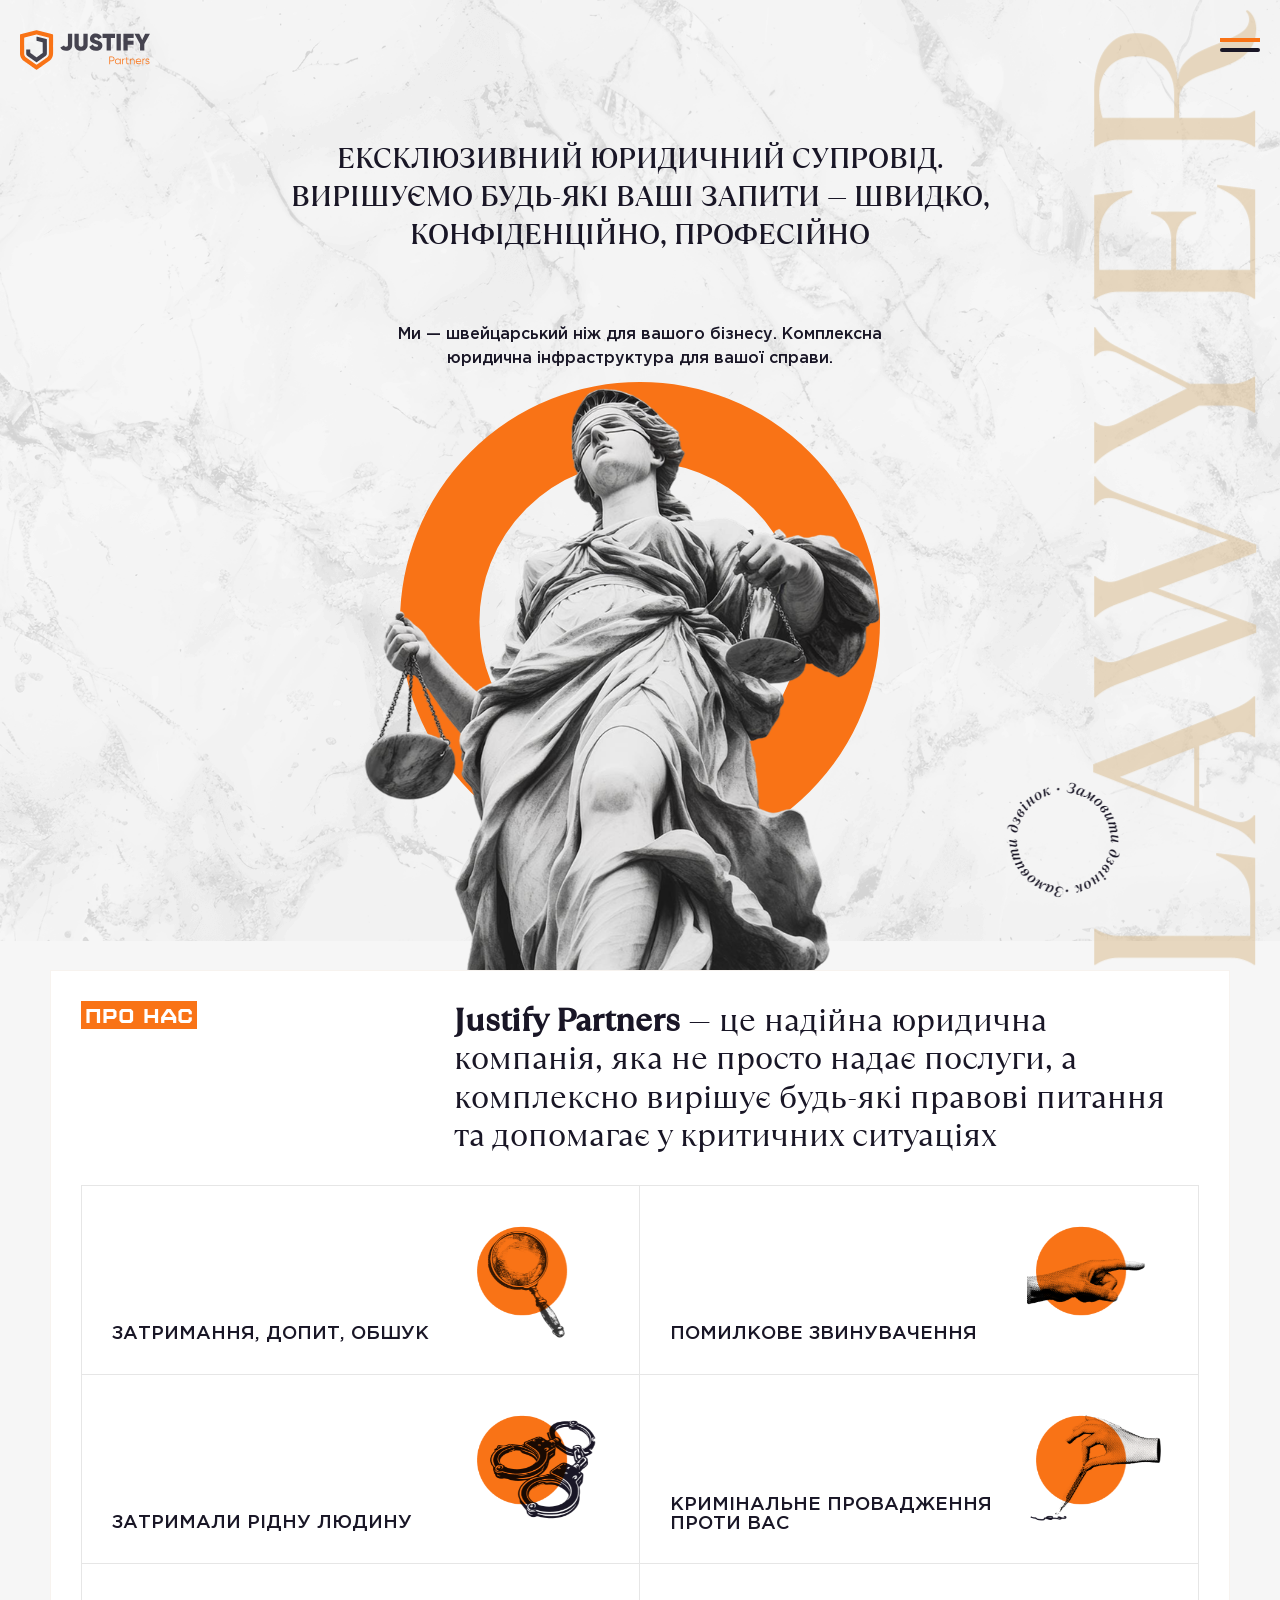
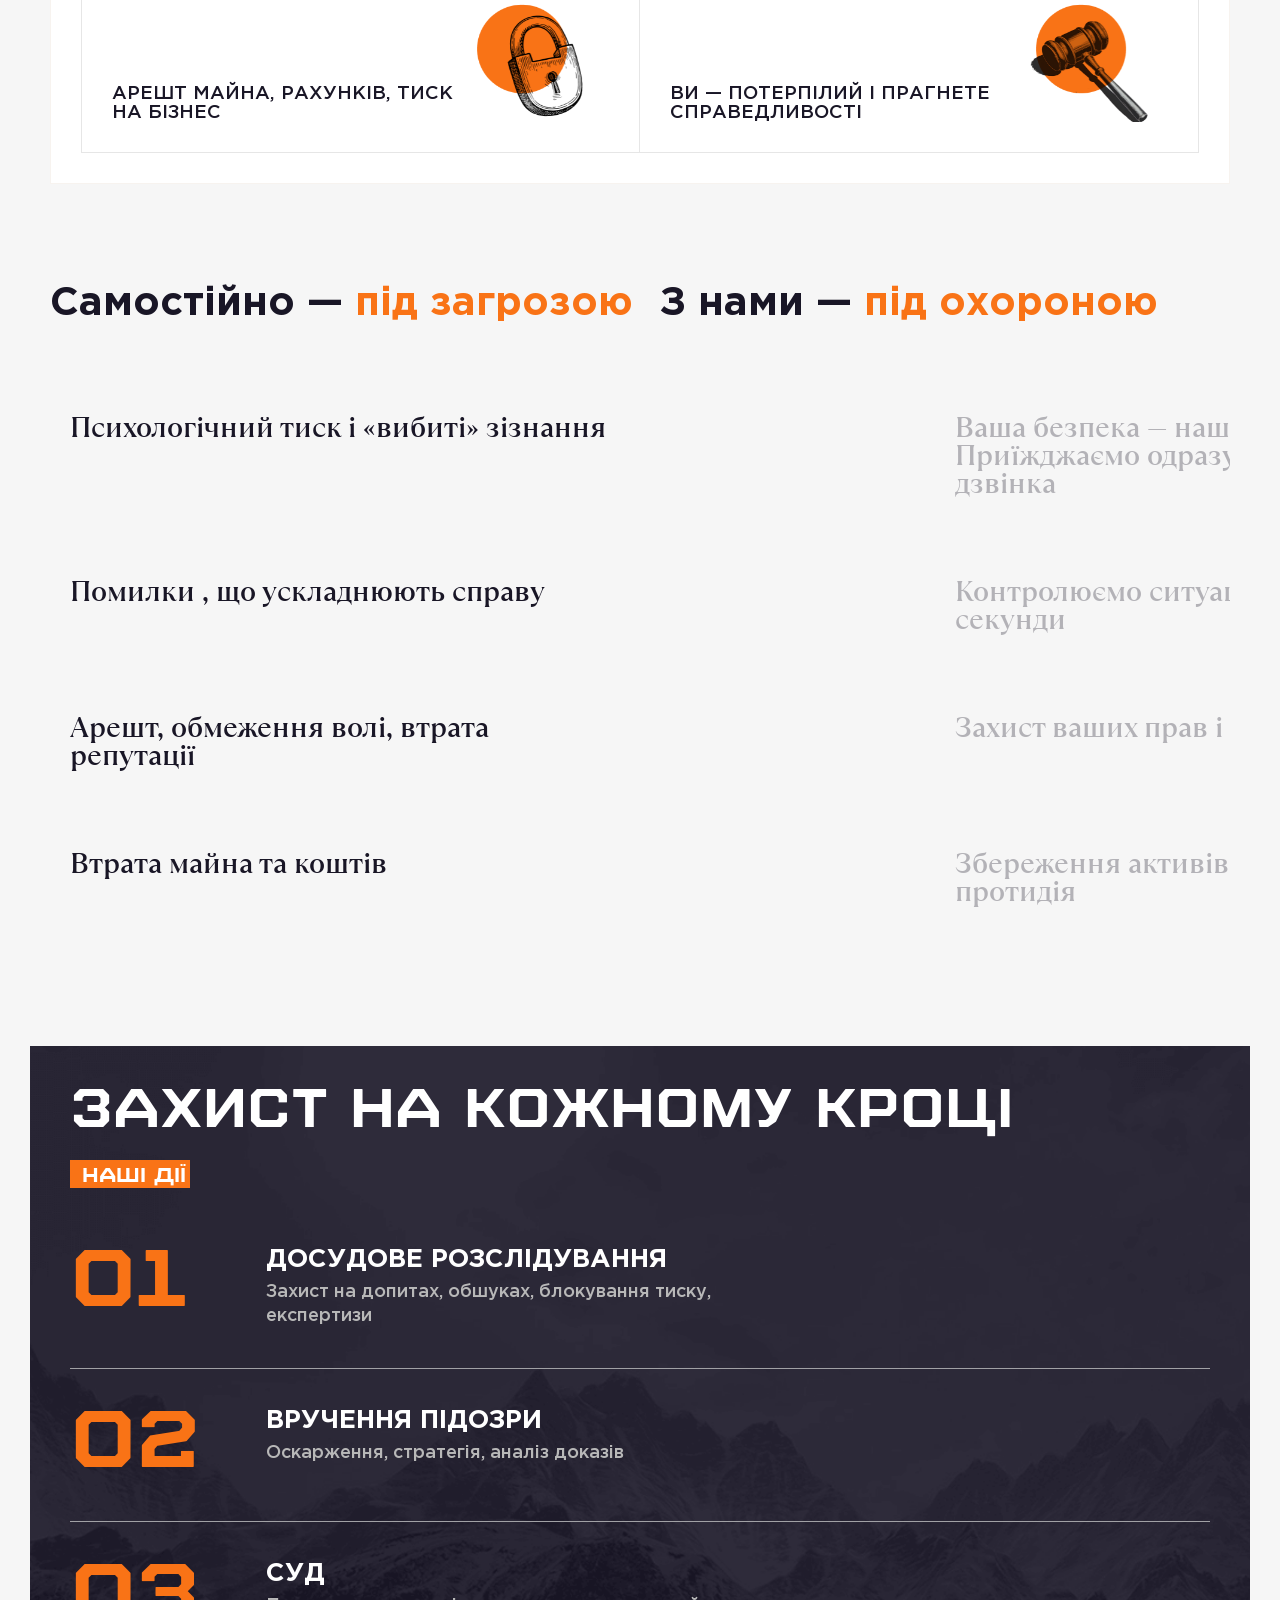
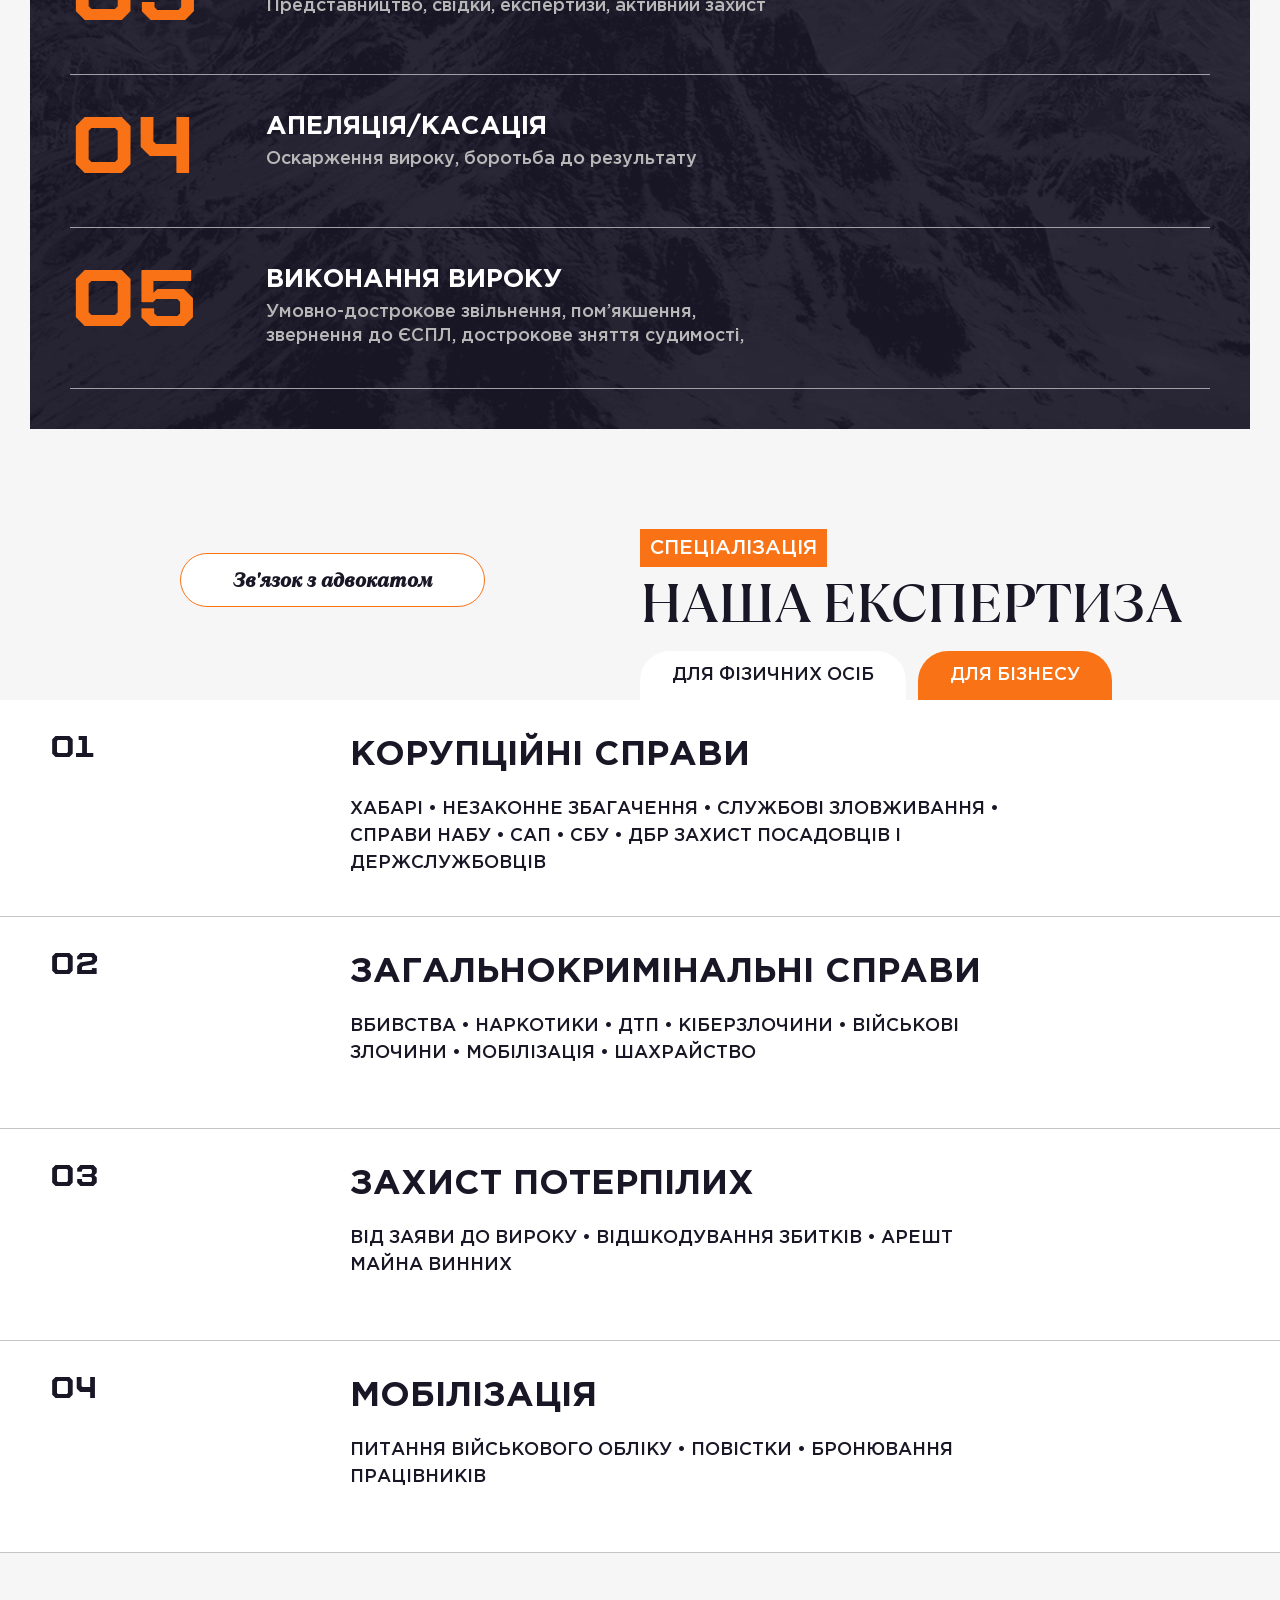
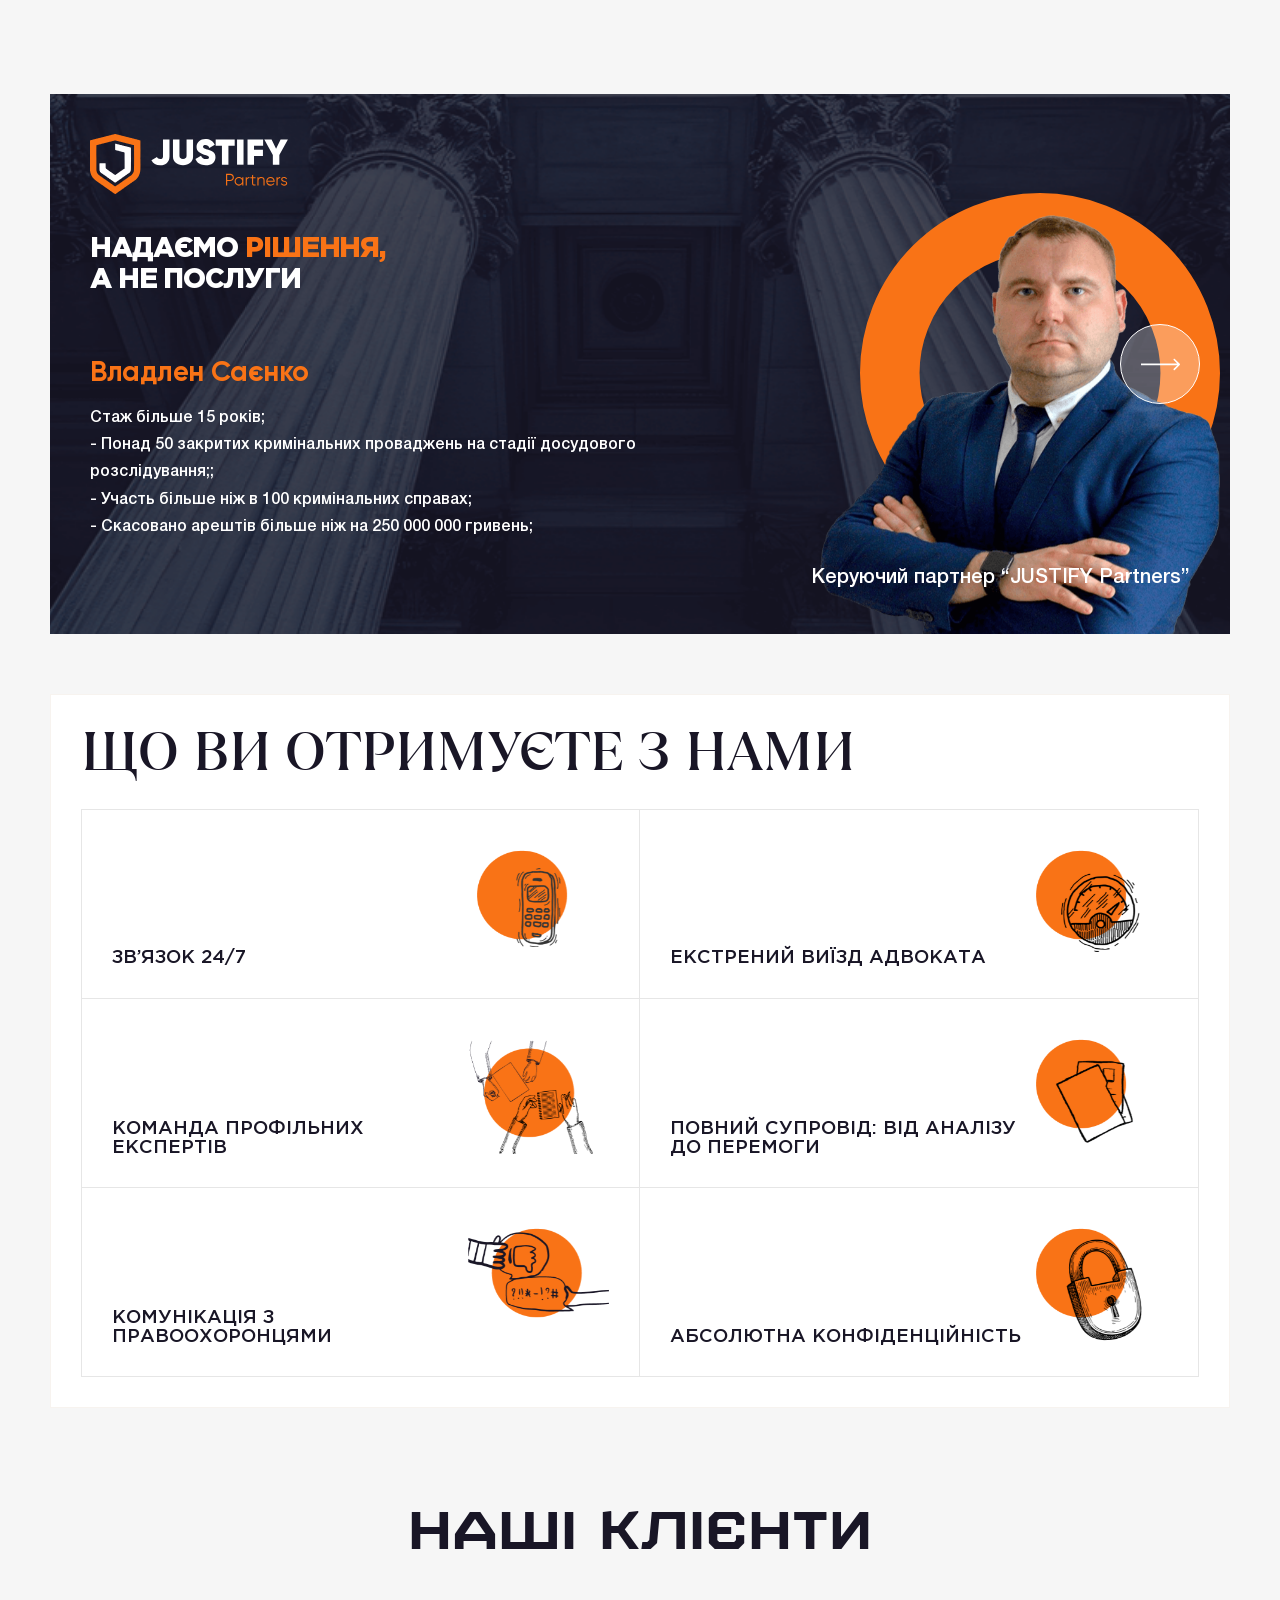
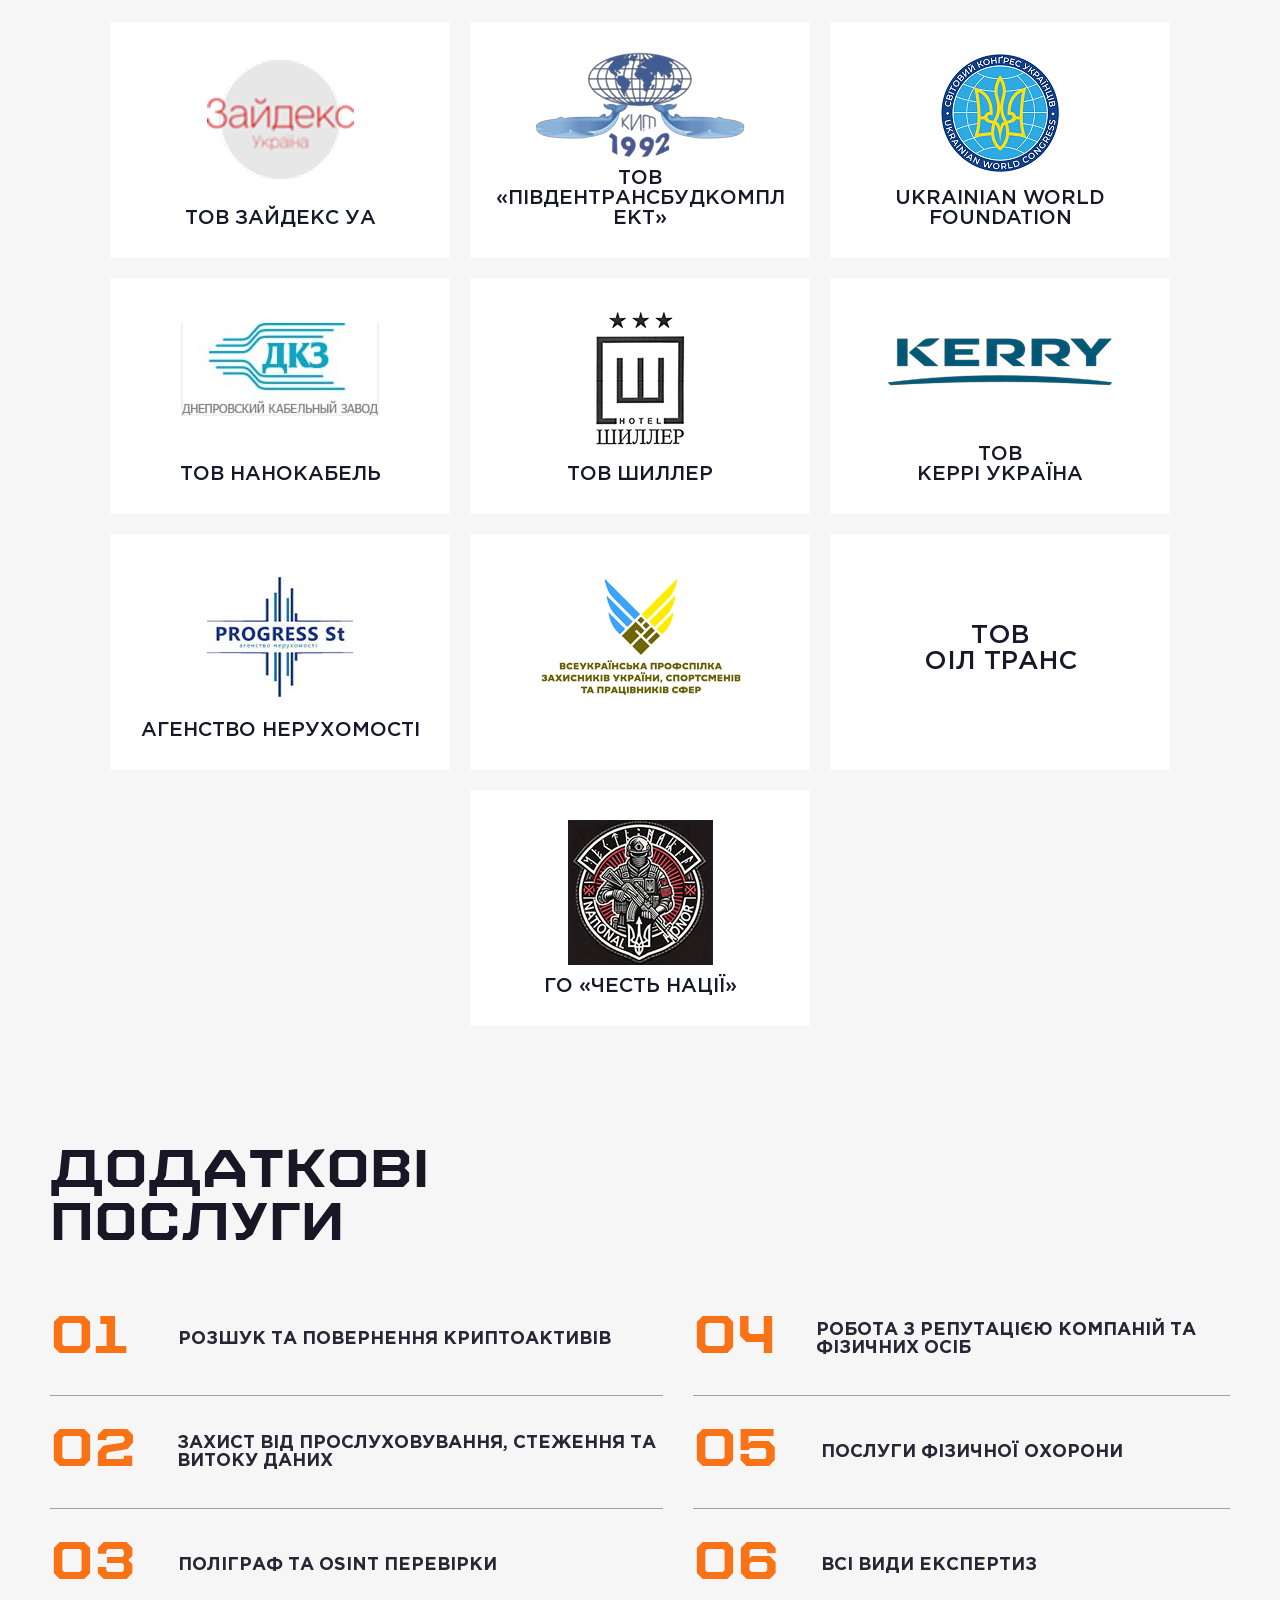
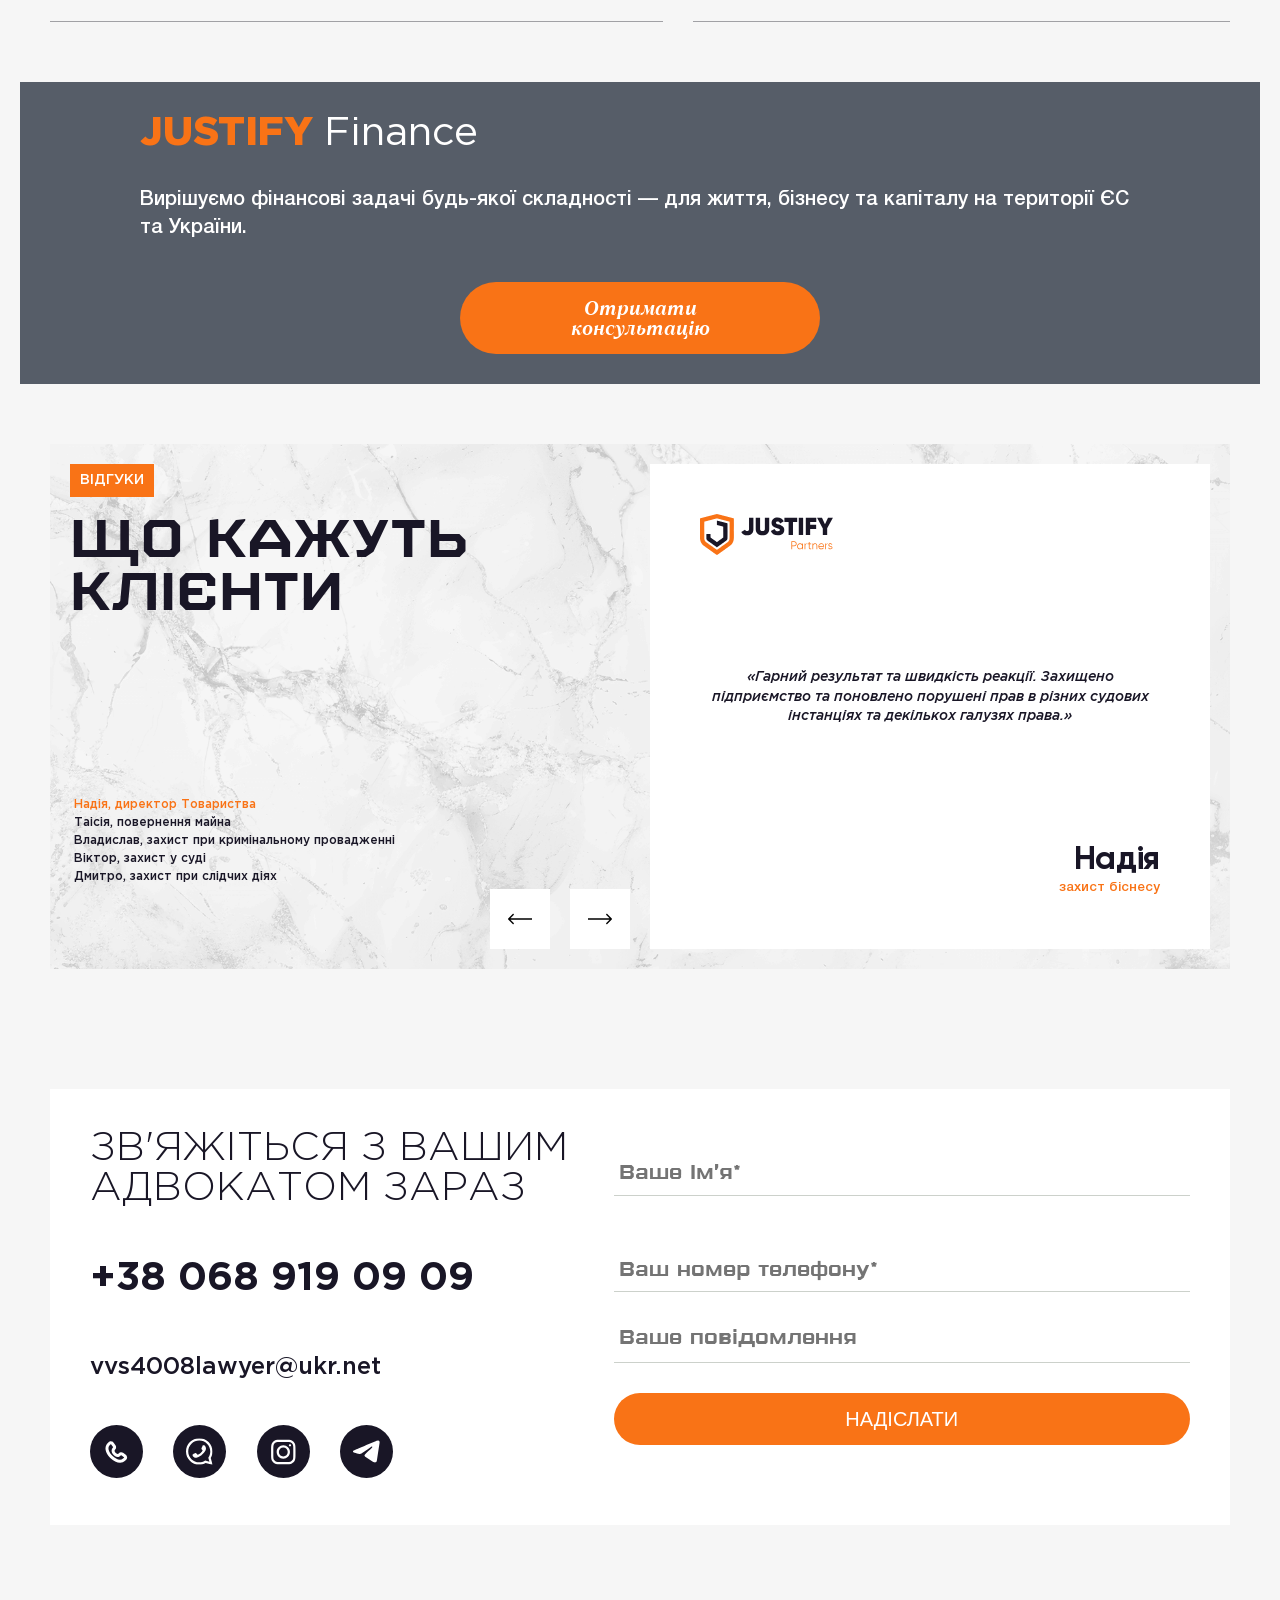
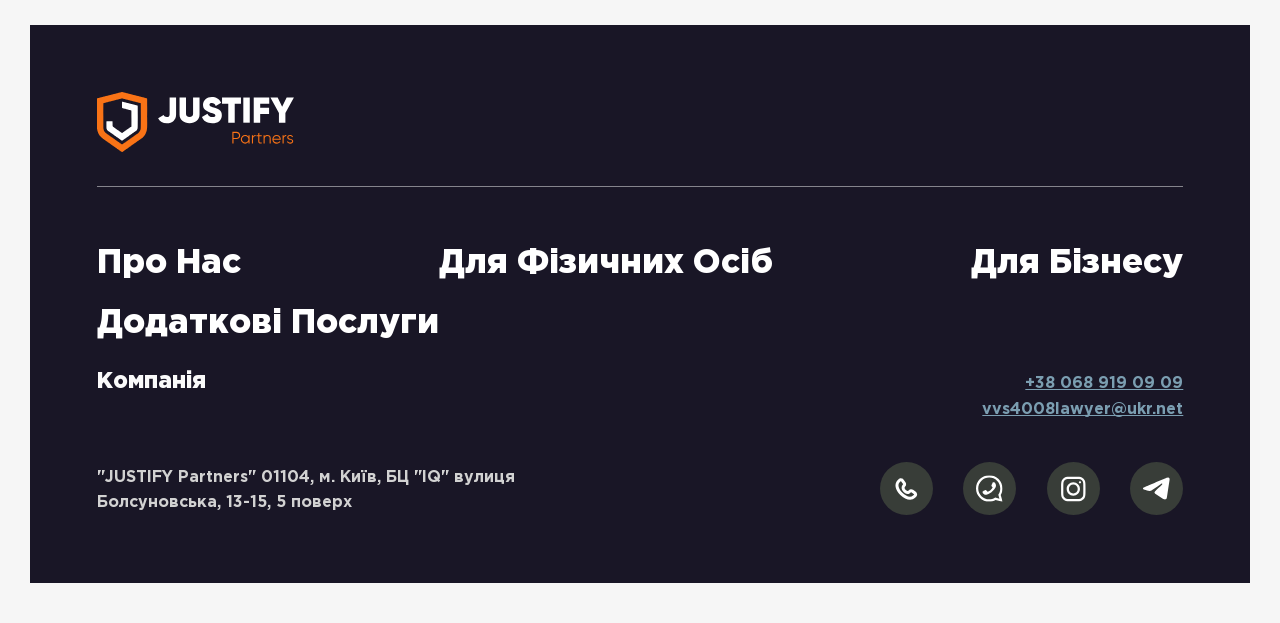
==== commit 5bab61e8: "change specialization-list" ====
--- a/index.html
+++ b/index.html
@@ -589,21 +589,6 @@
               >
                 <div class="specialization-list__number">01</div>
                 <div class="specialization-list__box">
-                  <h4>Мобілізація</h4>
-                  <p>
-                    Питання військового обліку • повістки • бронювання
-                    працівників
-                  </p>
-                </div>
-              </li>
-              <li
-                class="specialization-list__item fade-up"
-                data-animation="fade-up"
-                data-delay=".4s"
-                data-duration="0.8s"
-              >
-                <div class="specialization-list__number">02</div>
-                <div class="specialization-list__box">
                   <h4>Корупційні справи</h4>
                   <p>
                     Хабарі • незаконне збагачення • службові зловживання •
@@ -619,7 +604,7 @@
                 data-delay=".4s"
                 data-duration="0.8s"
               >
-                <div class="specialization-list__number">03</div>
+                <div class="specialization-list__number">02</div>
                 <div class="specialization-list__box">
                   <h4>Загальнокримінальні справи</h4>
                   <p>
@@ -628,18 +613,35 @@
                   </p>
                 </div>
               </li>
+
               <li
                 class="specialization-list__item fade-up"
                 data-animation="fade-up"
                 data-delay=".4s"
                 data-duration="0.8s"
               >
-                <div class="specialization-list__number">04</div>
+                <div class="specialization-list__number">03</div>
                 <div class="specialization-list__box">
                   <h4>Захист потерпілих</h4>
                   <p>
                     Від заяви до вироку • Відшкодування збитків • арешт майна
                     винних
+                  </p>
+                </div>
+              </li>
+
+              <li
+                class="specialization-list__item fade-up"
+                data-animation="fade-up"
+                data-delay=".4s"
+                data-duration="0.8s"
+              >
+                <div class="specialization-list__number">04</div>
+                <div class="specialization-list__box">
+                  <h4>Мобілізація</h4>
+                  <p>
+                    Питання військового обліку • повістки • бронювання
+                    працівників
                   </p>
                 </div>
               </li>
